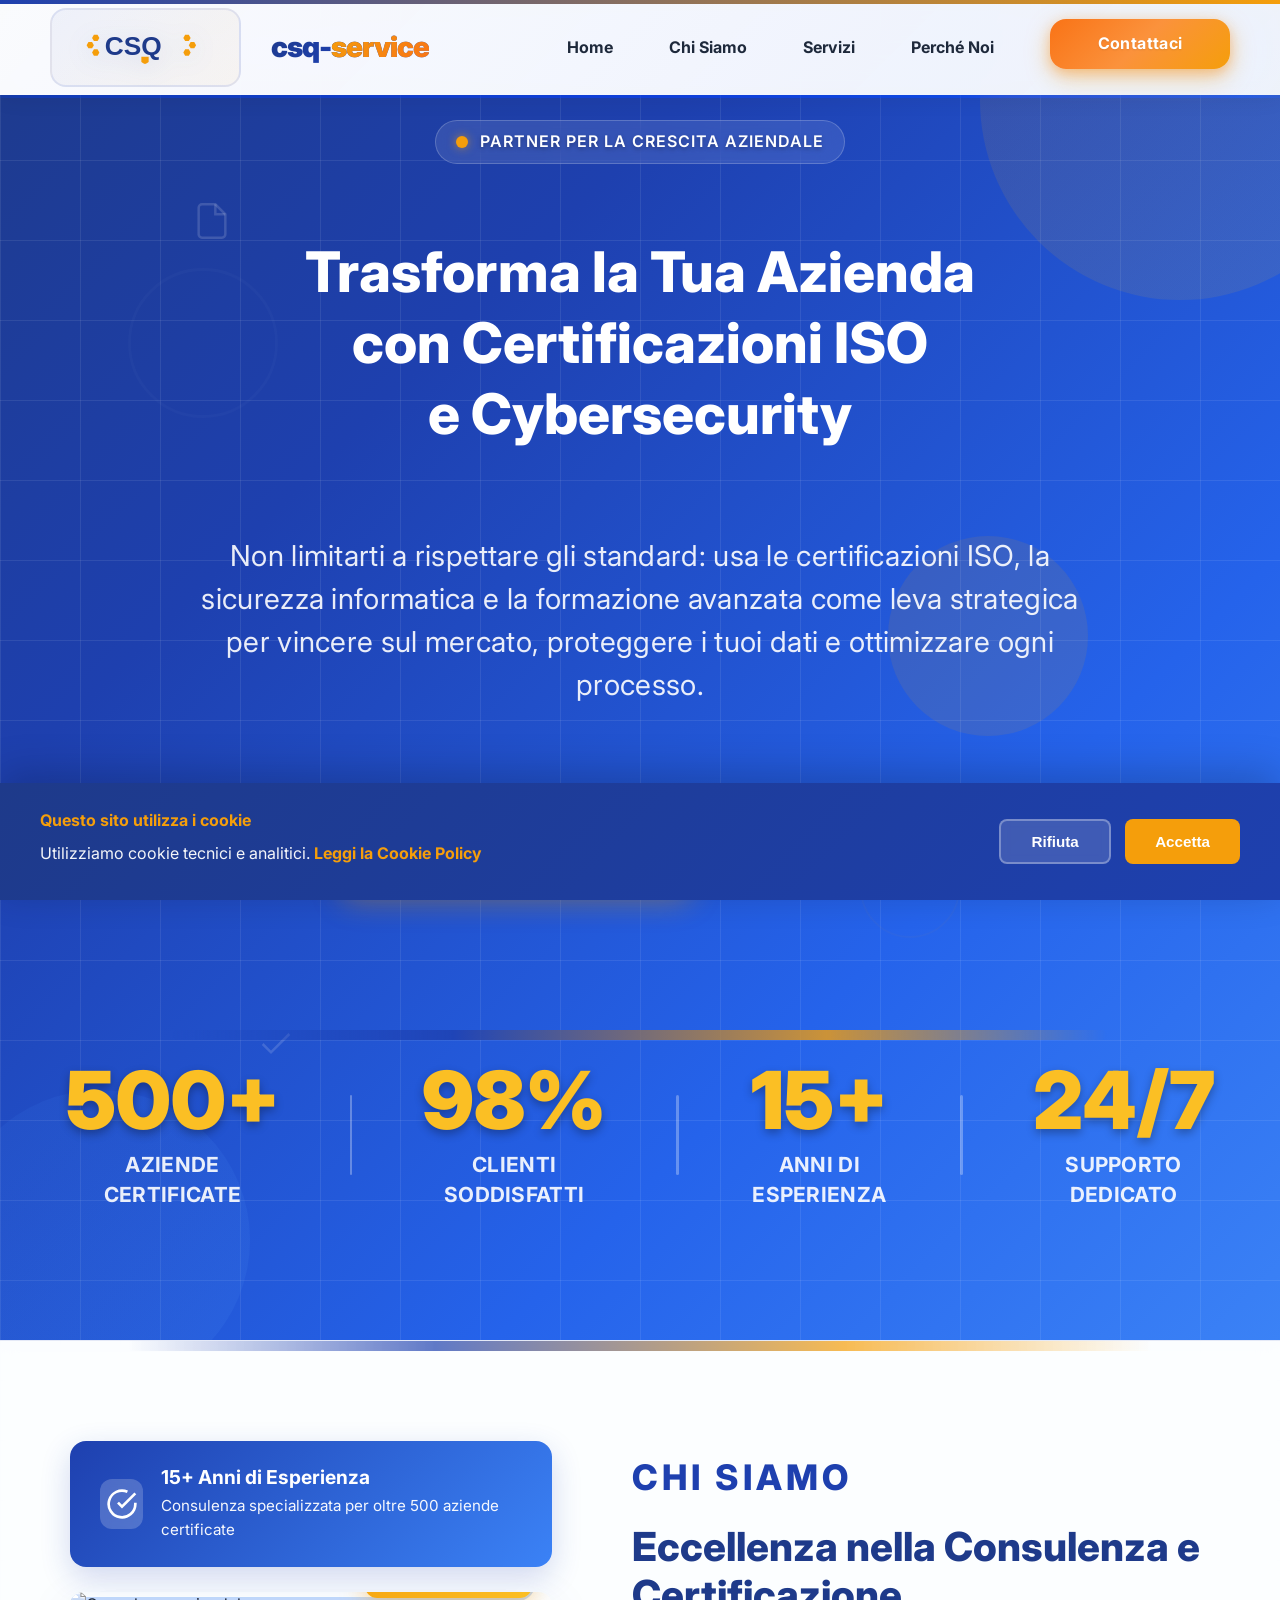
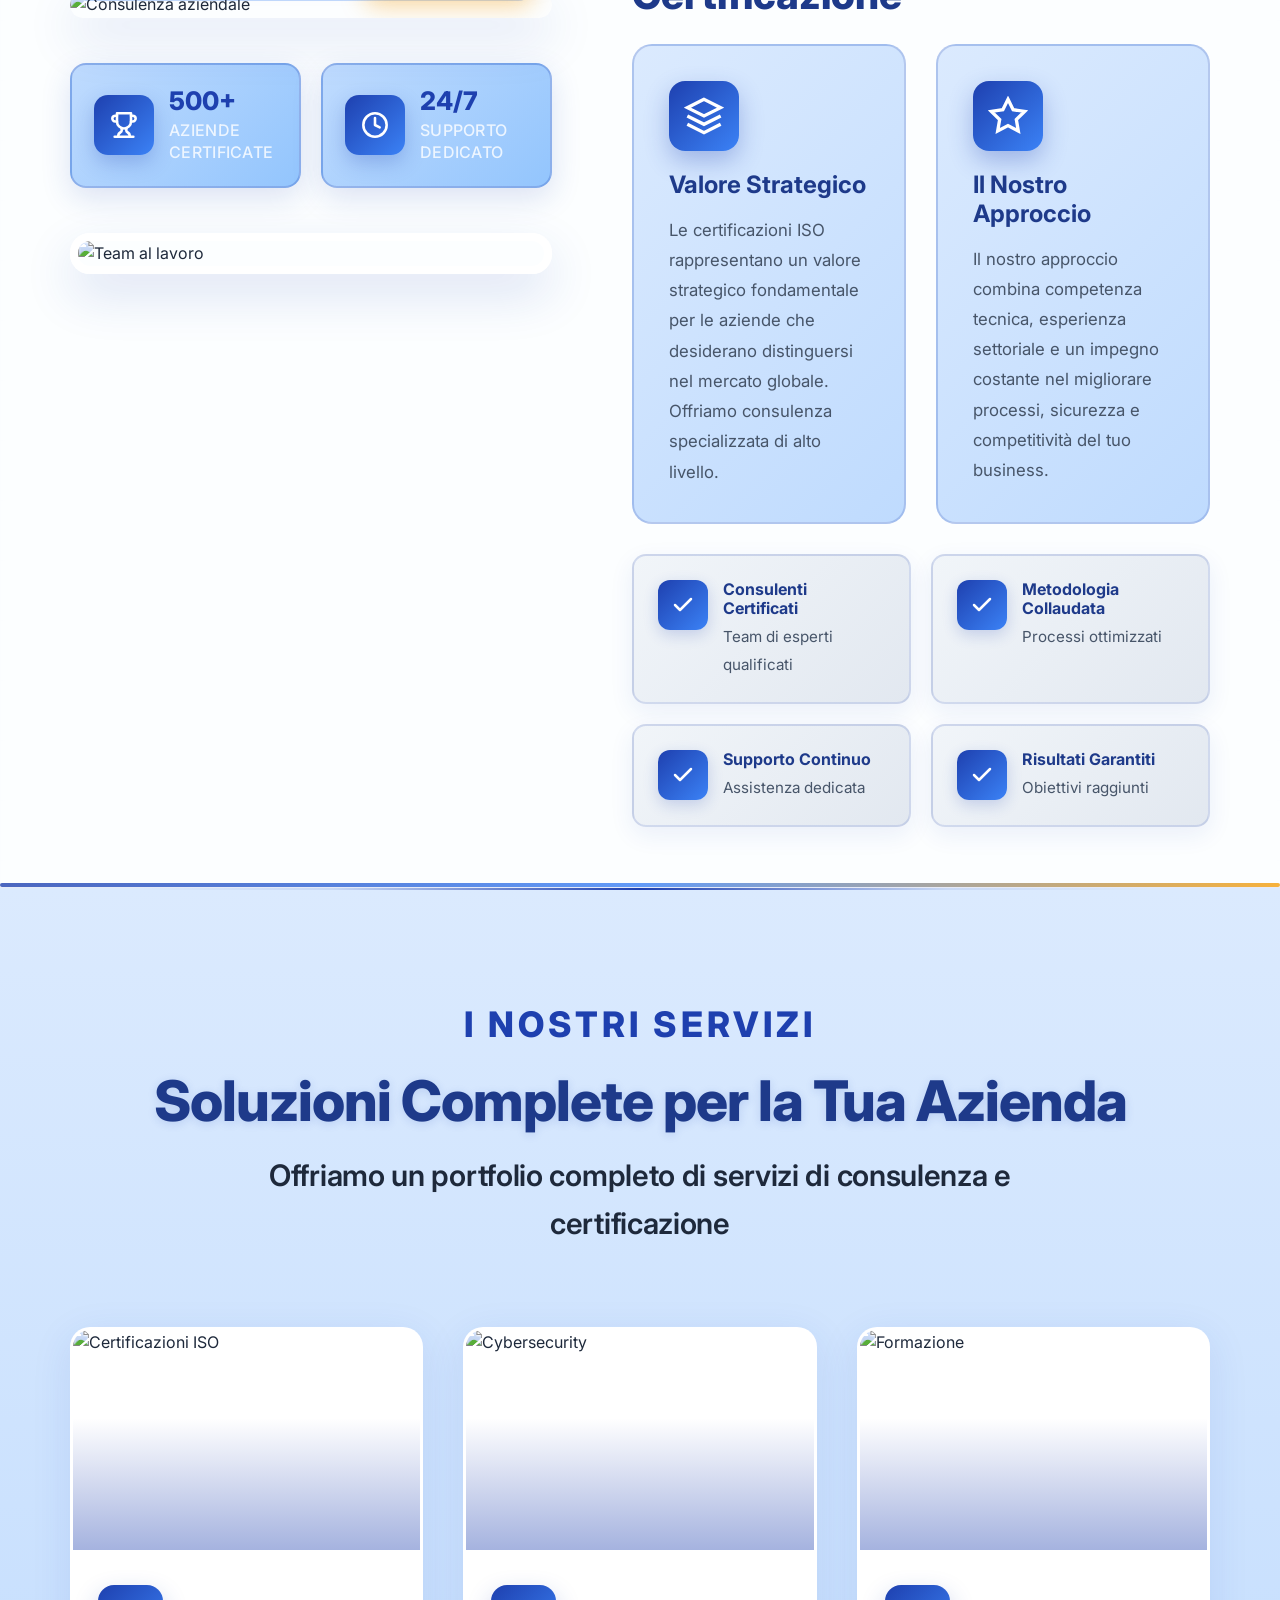
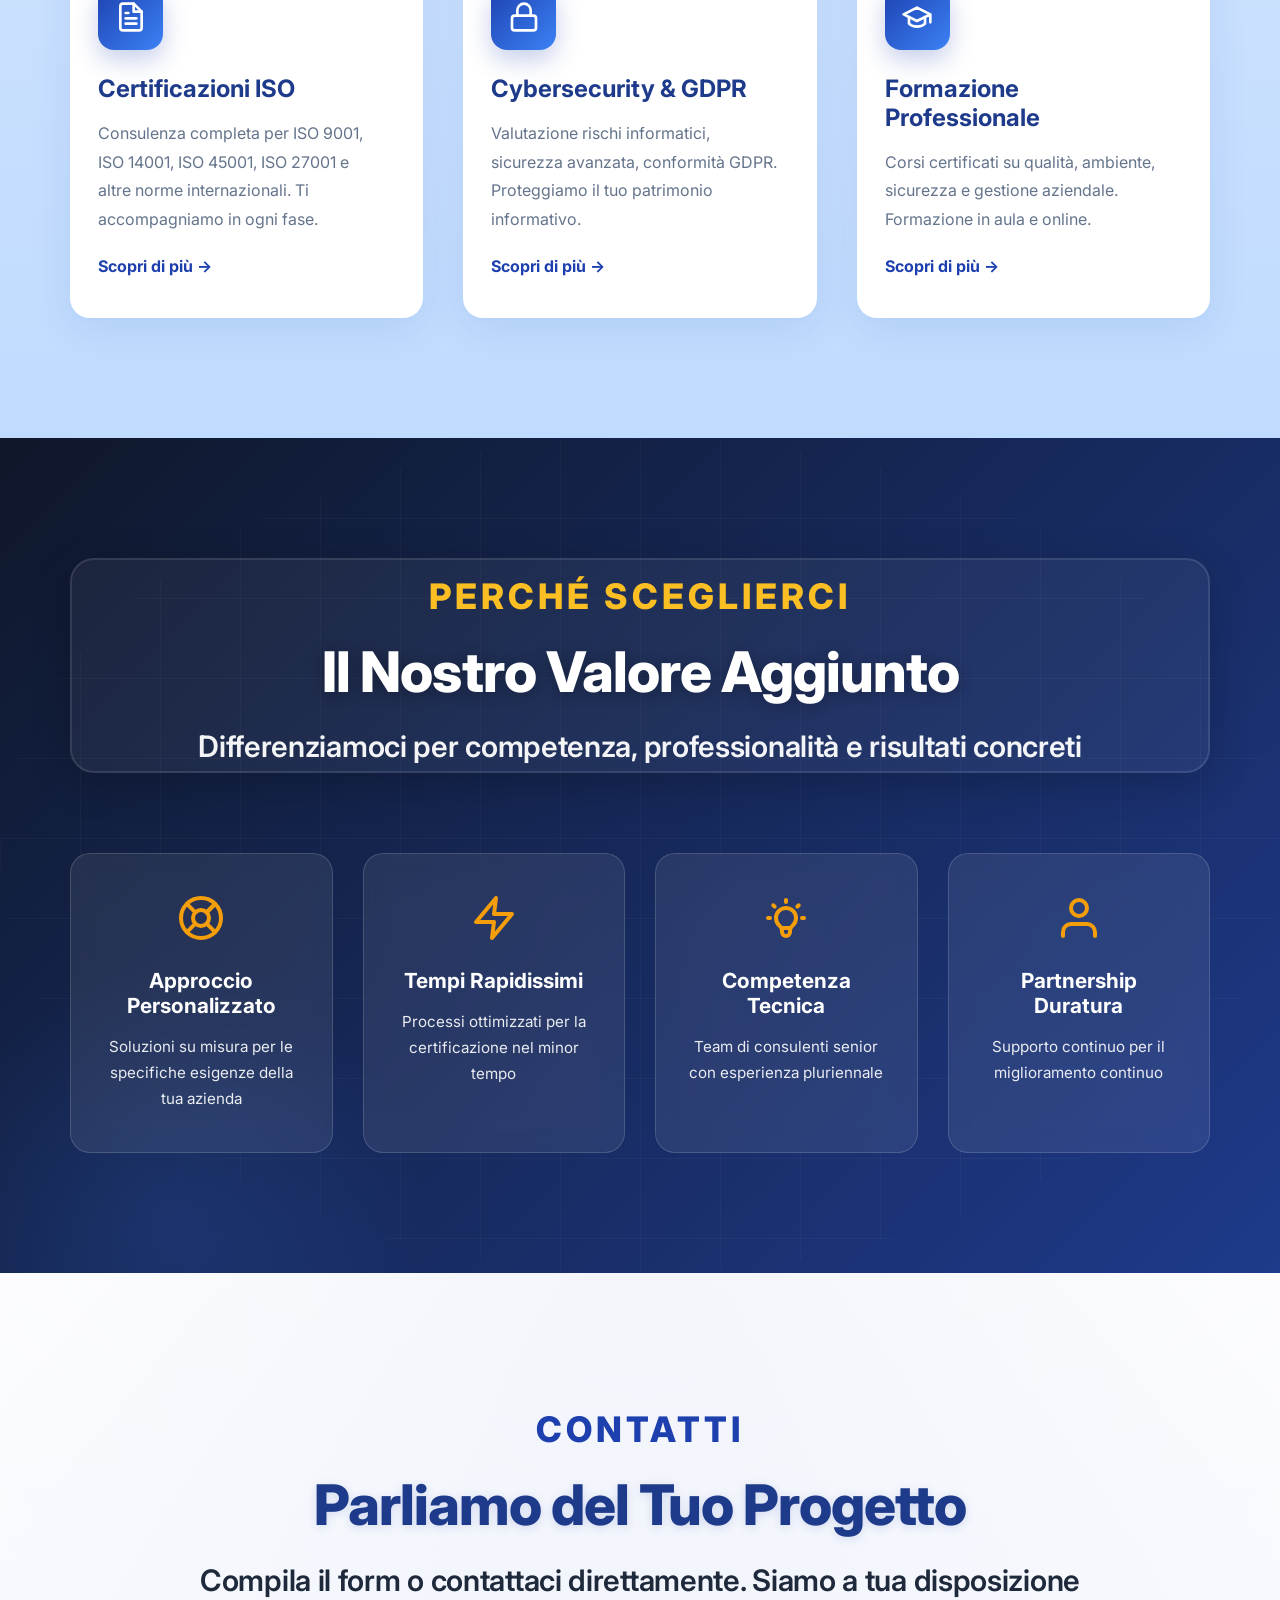
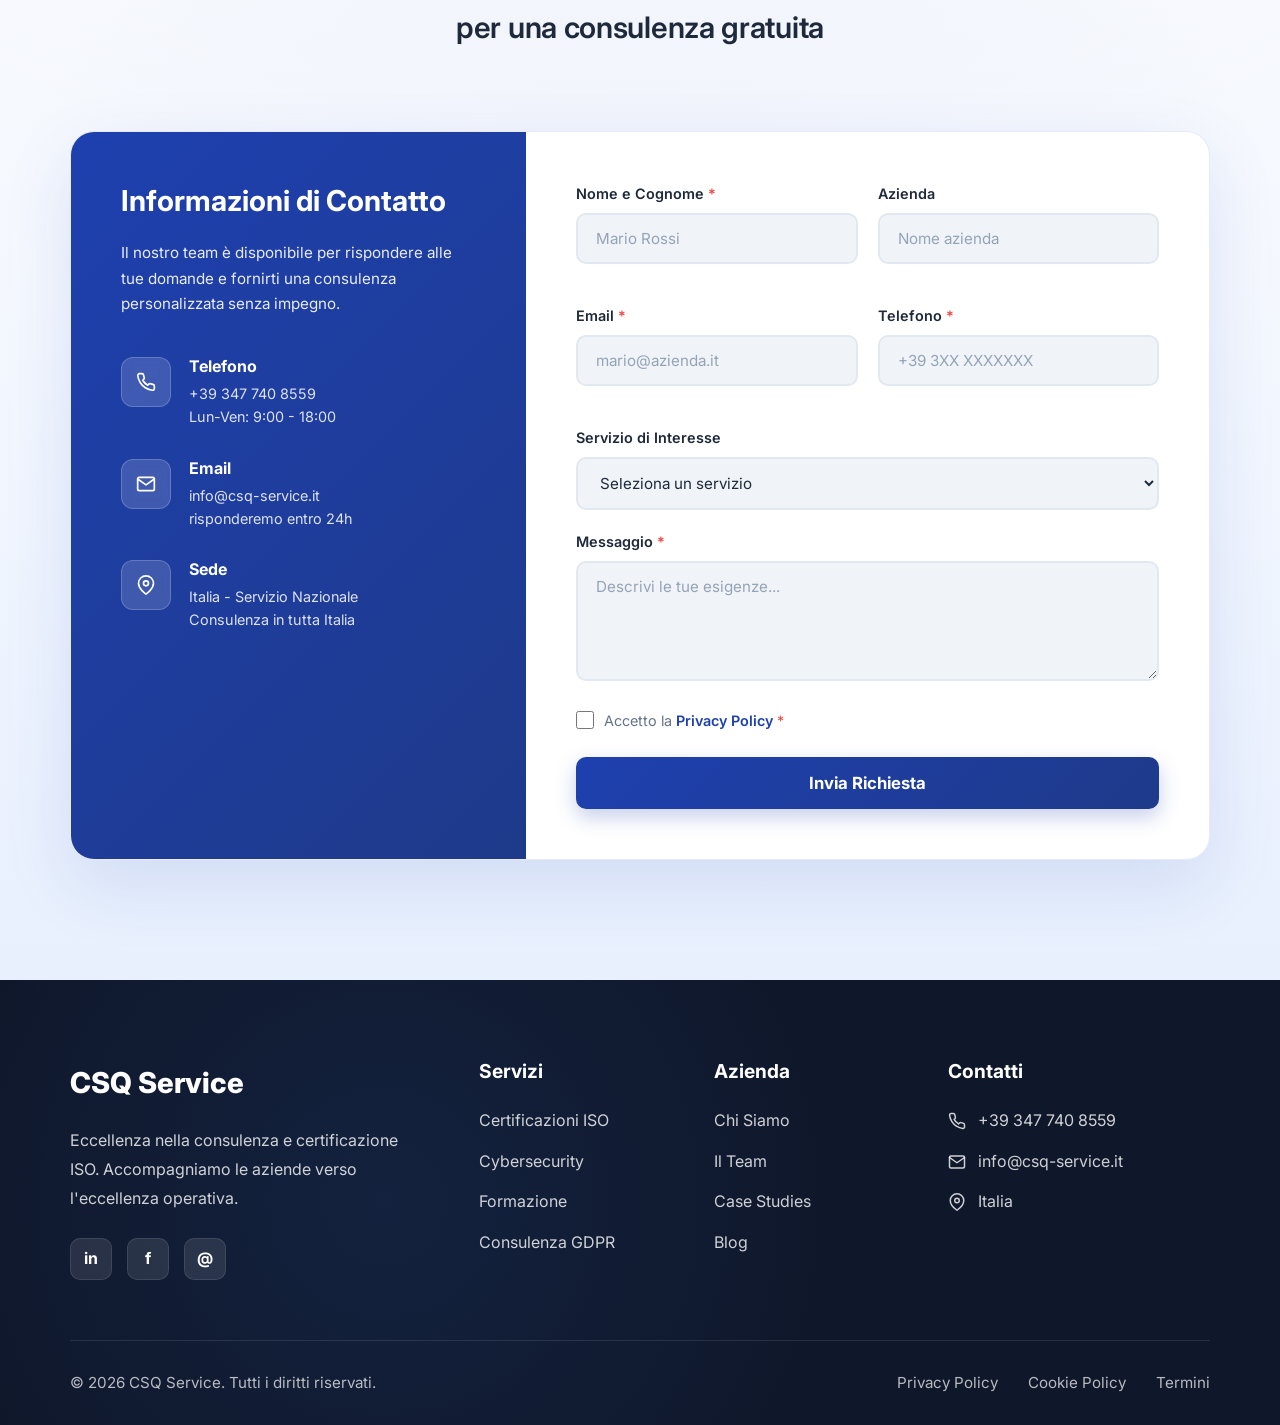
==== index.html @ 831d65f6 "Add files via upload" ====
<!DOCTYPE html>
<html lang="it">
<head>
    <meta charset="UTF-8">
    <meta name="viewport" content="width=device-width, initial-scale=1.0">
    <title>CSQ Service - Certificazioni ISO e Consulenza Aziendale</title>
    <link rel="preconnect" href="https://fonts.googleapis.com">
    <link rel="preconnect" href="https://fonts.gstatic.com" crossorigin>
    <link href="https://fonts.googleapis.com/css2?family=Inter:wght@400;500;600;700;800&display=swap" rel="stylesheet">
    <link rel="stylesheet" href="style.css">
</head>
<body>
    <!-- Header -->
<header>
    <div class="header-container">
        <nav>
            <div class="header-left">
                <a href="index.html" class="header-brand">
                    <img src="logo-csq.svg" alt="CSQ Service Logo">
                </a>
                <a href="index.html" class="header-brand-text">csq-<span>service</span></a>
            </div>
            
            <button class="mobile-menu-toggle" onclick="toggleMobileMenu()">
                <span></span>
                <span></span>
                <span></span>
            </button>
            
            <ul class="nav-links" id="navLinks">
                <li><a href="index.html#home">Home</a></li>
                <li><a href="index.html#chi-siamo">Chi Siamo</a></li>
                <li><a href="index.html#servizi">Servizi</a></li>
                <li><a href="index.html#perche-noi">Perché Noi</a></li>
                <li><a href="index.html#contatti" class="nav-cta">Contattaci</a></li>
            </ul>
        </nav>
    </div>
</header>

<section class="hero-iso" id="home">
    <!-- Elementi grafici animati in background -->
    <div class="hero-shapes">
        <div class="shape shape-1"></div>
        <div class="shape shape-2"></div>
        <div class="shape shape-3"></div>
        <div class="shape shape-4"></div>
        <div class="shape shape-5"></div>
        <div class="floating-icon icon-1">
            <svg width="40" height="40" viewBox="0 0 24 24" fill="none" stroke="currentColor" stroke-width="1.5">
                <path d="M14 2H6a2 2 0 0 0-2 2v16a2 2 0 0 0 2 2h12a2 2 0 0 0 2-2V8z"/>
                <polyline points="14 2 14 8 20 8"/>
            </svg>
        </div>
        <div class="floating-icon icon-2">
            <svg width="40" height="40" viewBox="0 0 24 24" fill="none" stroke="currentColor" stroke-width="1.5">
                <path d="M12 22s8-4 8-10V5l-8-3-8 3v7c0 6 8 10 8 10z"/>
            </svg>
        </div>
        <div class="floating-icon icon-3">
            <svg width="40" height="40" viewBox="0 0 24 24" fill="none" stroke="currentColor" stroke-width="1.5">
                <polyline points="20 6 9 17 4 12"/>
            </svg>
        </div>
    </div>
    
    <!-- Grid pattern overlay -->
    <div class="hero-grid"></div>
    
    <div class="container">
        <div class="hero-content">
            <div class="hero-badge">
                <span class="badge-dot"></span>
                Partner per la Crescita Aziendale
            </div>
            
            <h1 class="hero-title">
                <span class="title-line">Trasforma la Tua Azienda</span>
                <span class="title-line">con Certificazioni <span class="highlight">ISO</span></span>
                <span class="title-line">e Cybersecurity</span>
            </h1>
            
            <p class="hero-subtitle">
                Non limitarti a rispettare gli standard: usa le certificazioni ISO, la sicurezza informatica e la formazione avanzata come leva strategica per vincere sul mercato, proteggere i tuoi dati e ottimizzare ogni processo.
            </p>
            
            <div class="hero-buttons">
                <a href="#contatti" class="btn-primary animated-btn">
                    <span>Richiedi Consulenza Gratuita</span>
                    <svg width="20" height="20" viewBox="0 0 24 24" fill="none" stroke="currentColor" stroke-width="2.5">
                        <path d="M5 12h14M12 5l7 7-7 7"/>
                    </svg>
                </a>
                <a href="#servizi" class="btn-secondary animated-btn">
                    <span>Esplora i Servizi</span>
                    <svg width="20" height="20" viewBox="0 0 24 24" fill="none" stroke="currentColor" stroke-width="2.5">
                        <path d="M6 9l6 6 6-6"/>
                    </svg>
                </a>
            </div>
            
            <div class="hero-stats">
                <div class="hero-stat">
                    <span class="stat-num">500+</span>
                    <span class="stat-label">Aziende Certificate</span>
                </div>
                <div class="hero-stat-divider"></div>
                
                <div class="hero-stat">
                    <span class="stat-num">98%</span>
                    <span class="stat-label">Clienti Soddisfatti</span>
                </div>
                <div class="hero-stat-divider"></div>
                
                <div class="hero-stat">
                    <span class="stat-num">15+</span>
                    <span class="stat-label">Anni di Esperienza</span>
                </div>
                <div class="hero-stat-divider"></div>
                
                <div class="hero-stat">
                    <span class="stat-num">24/7</span>
                    <span class="stat-label">Supporto Dedicato</span>
                </div>
            </div>
        </div>
    </div>
    
</section>

<!-- About Section -->
<section class="about" id="chi-siamo">
    <div class="container">
        <div class="about-grid-enhanced">
            <!-- Colonna sinistra con immagine e elementi aggiuntivi -->
            <div class="about-left-column">
                <!-- Card in alto -->
                <div class="about-top-card">
                    <div class="top-card-icon">
                        <svg width="32" height="32" viewBox="0 0 24 24" fill="none" stroke="currentColor" stroke-width="2">
                            <path d="M22 11.08V12a10 10 0 1 1-5.93-9.14"/>
                            <polyline points="22 4 12 14.01 9 11.01"/>
                        </svg>
                    </div>
                    <div class="top-card-content">
                        <h4>15+ Anni di Esperienza</h4>
                        <p>Consulenza specializzata per oltre 500 aziende certificate</p>
                    </div>
                </div>

                <!-- Immagine principale -->
                <div class="about-image">
                    <img src="https://images.unsplash.com/photo-1556761175-5973dc0f32e7?w=800&q=80" alt="Consulenza aziendale">
                    <div class="image-overlay-badge">
                        <span class="badge-number">98%</span>
                        <span class="badge-text">Clienti Soddisfatti</span>
                    </div>
                </div>

                <!-- Card in basso -->
<!-- Card in basso -->
<div class="about-bottom-cards">
    <div class="bottom-stat-card">
        <div class="stat-icon">
            <svg width="28" height="28" viewBox="0 0 24 24" fill="none" stroke="currentColor" stroke-width="2.5" stroke-linecap="round" stroke-linejoin="round">
                <path d="M6 9H4.5a2.5 2.5 0 0 1 0-5H6"/>
                <path d="M18 9h1.5a2.5 2.5 0 0 0 0-5H18"/>
                <path d="M4 22h16"/>
                <path d="M10 14.66V17c0 .55-.47.98-.97 1.21C7.85 18.75 7 20.24 7 22"/>
                <path d="M14 14.66V17c0 .55.47.98.97 1.21C16.15 18.75 17 20.24 17 22"/>
                <path d="M18 2H6v7a6 6 0 0 0 12 0V2Z"/>
            </svg>
        </div>
        <div class="stat-content">
            <span class="stat-value">500+</span>
            <span class="stat-label">Aziende Certificate</span>
        </div>
    </div>
    <div class="bottom-stat-card">
        <div class="stat-icon">
            <svg width="28" height="28" viewBox="0 0 24 24" fill="none" stroke="currentColor" stroke-width="2.5" stroke-linecap="round" stroke-linejoin="round">
                <circle cx="12" cy="12" r="10"/>
                <polyline points="12 6 12 12 16 14"/>
            </svg>
        </div>
        <div class="stat-content">
            <span class="stat-value">24/7</span>
            <span class="stat-label">Supporto Dedicato</span>
        </div>
    </div>
</div>
<!-- Seconda immagine -->
<div class="about-secondary-image">
    <img src="https://images.unsplash.com/photo-1551434678-e076c223a692?w=800&h=500&q=80" alt="Team al lavoro">
</div>
            </div>

            <!-- Colonna destra con contenuto testuale -->
            <div class="about-content">
                <span class="section-tag">Chi Siamo</span>
                <h2>Eccellenza nella Consulenza e Certificazione</h2>
                
                <div class="about-intro-grid">
                    <div class="intro-card">
                        <div class="intro-card-icon">
                            <svg width="40" height="40" viewBox="0 0 24 24" fill="none" stroke="currentColor" stroke-width="2">
                                <path d="M12 2L2 7l10 5 10-5-10-5zM2 17l10 5 10-5M2 12l10 5 10-5"/>
                            </svg>
                        </div>
                        <h3>Valore Strategico</h3>
                        <p>Le certificazioni ISO rappresentano un valore strategico fondamentale per le aziende che desiderano distinguersi nel mercato globale. Offriamo consulenza specializzata di alto livello.</p>
                    </div>
                    
                    <div class="intro-card">
                        <div class="intro-card-icon">
                            <svg width="40" height="40" viewBox="0 0 24 24" fill="none" stroke="currentColor" stroke-width="2">
                                <polygon points="12 2 15.09 8.26 22 9.27 17 14.14 18.18 21.02 12 17.77 5.82 21.02 7 14.14 2 9.27 8.91 8.26 12 2"/>
                            </svg>
                        </div>
                        <h3>Il Nostro Approccio</h3>
                        <p>Il nostro approccio combina competenza tecnica, esperienza settoriale e un impegno costante nel migliorare processi, sicurezza e competitività del tuo business.</p>
                    </div>
                </div>
                
                <div class="about-features">
                    <div class="feature-item">
                        <div class="feature-icon">
                            <svg width="24" height="24" viewBox="0 0 24 24" fill="none" stroke="currentColor" stroke-width="2.5" stroke-linecap="round" stroke-linejoin="round">
                                <polyline points="20 6 9 17 4 12"></polyline>
                            </svg>
                        </div>
                        <div class="feature-text">
                            <h4>Consulenti Certificati</h4>
                            <p>Team di esperti qualificati</p>
                        </div>
                    </div>
                    <div class="feature-item">
                        <div class="feature-icon">
                            <svg width="24" height="24" viewBox="0 0 24 24" fill="none" stroke="currentColor" stroke-width="2.5" stroke-linecap="round" stroke-linejoin="round">
                                <polyline points="20 6 9 17 4 12"></polyline>
                            </svg>
                        </div>
                        <div class="feature-text">
                            <h4>Metodologia Collaudata</h4>
                            <p>Processi ottimizzati</p>
                        </div>
                    </div>
                    <div class="feature-item">
                        <div class="feature-icon">
                            <svg width="24" height="24" viewBox="0 0 24 24" fill="none" stroke="currentColor" stroke-width="2.5" stroke-linecap="round" stroke-linejoin="round">
                                <polyline points="20 6 9 17 4 12"></polyline>
                            </svg>
                        </div>
                        <div class="feature-text">
                            <h4>Supporto Continuo</h4>
                            <p>Assistenza dedicata</p>
                        </div>
                    </div>
                    <div class="feature-item">
                        <div class="feature-icon">
                            <svg width="24" height="24" viewBox="0 0 24 24" fill="none" stroke="currentColor" stroke-width="2.5" stroke-linecap="round" stroke-linejoin="round">
                                <polyline points="20 6 9 17 4 12"></polyline>
                            </svg>
                        </div>
                        <div class="feature-text">
                            <h4>Risultati Garantiti</h4>
                            <p>Obiettivi raggiunti</p>
                        </div>
                    </div>
                </div>
            </div>
        </div>
    </div>
</section>

    <!-- Services Section -->
    <section class="services" id="servizi">
        <div class="container">
            <div class="section-header">
                <span class="section-tag">I Nostri Servizi</span>
                <h2 class="section-title">Soluzioni Complete per la Tua Azienda</h2>
                <p class="section-subtitle">Offriamo un portfolio completo di servizi di consulenza e certificazione</p>
            </div>
            
            <div class="services-grid">
                <div class="service-card">
                    <div class="service-image">
                        <img src="https://images.unsplash.com/photo-1554224155-6726b3ff858f?w=600&q=80" alt="Certificazioni ISO">
                    </div>
                    <div class="service-content">
                        <div class="service-icon">
                            <svg width="32" height="32" viewBox="0 0 24 24" fill="none" stroke="currentColor" stroke-width="2" stroke-linecap="round" stroke-linejoin="round">
                                <path d="M14 2H6a2 2 0 0 0-2 2v16a2 2 0 0 0 2 2h12a2 2 0 0 0 2-2V8z"></path>
                                <polyline points="14 2 14 8 20 8"></polyline>
                                <line x1="16" y1="13" x2="8" y2="13"></line>
                                <line x1="16" y1="17" x2="8" y2="17"></line>
                                <polyline points="10 9 9 9 8 9"></polyline>
                            </svg>
                        </div>
                        <h3>Certificazioni ISO</h3>
                        <p>Consulenza completa per ISO 9001, ISO 14001, ISO 45001, ISO 27001 e altre norme internazionali. Ti accompagniamo in ogni fase.</p>
                        <a href="consulenza-iso.html" class="service-link">Scopri di più →</a>
                    </div>
                </div>

                <div class="service-card">
                    <div class="service-image">
                        <img src="https://images.unsplash.com/photo-1563986768609-322da13575f3?w=600&q=80" alt="Cybersecurity">
                    </div>
                    <div class="service-content">
                        <div class="service-icon">
                            <svg width="32" height="32" viewBox="0 0 24 24" fill="none" stroke="currentColor" stroke-width="2" stroke-linecap="round" stroke-linejoin="round">
                                <rect x="3" y="11" width="18" height="11" rx="2" ry="2"></rect>
                                <path d="M7 11V7a5 5 0 0 1 10 0v4"></path>
                            </svg>
                        </div>
                        <h3>Cybersecurity & GDPR</h3>
                        <p>Valutazione rischi informatici, sicurezza avanzata, conformità GDPR. Proteggiamo il tuo patrimonio informativo.</p>
                        <a href="#contatti" class="service-link">Scopri di più →</a>
                    </div>
                </div>

                <div class="service-card">
                    <div class="service-image">
                        <img src="https://images.unsplash.com/photo-1524178232363-1fb2b075b655?w=600&q=80" alt="Formazione">
                    </div>
                    <div class="service-content">
                        <div class="service-icon">
                            <svg width="32" height="32" viewBox="0 0 24 24" fill="none" stroke="currentColor" stroke-width="2" stroke-linecap="round" stroke-linejoin="round">
                                <path d="M22 10v6M2 10l10-5 10 5-10 5z"></path>
                                <path d="M6 12v5c3 3 9 3 12 0v-5"></path>
                            </svg>
                        </div>
                        <h3>Formazione Professionale</h3>
                        <p>Corsi certificati su qualità, ambiente, sicurezza e gestione aziendale. Formazione in aula e online.</p>
                        <a href="#contatti" class="service-link">Scopri di più →</a>
                    </div>
                </div>
            </div>
        </div>
    </section>

    <!-- Why Choose Us -->
    <section class="why-us" id="perche-noi">
        <div class="container">
            <div class="section-header">
                <span class="section-tag" style="color: #60a5fa;">Perché Sceglierci</span>
                <h2 class="section-title">Il Nostro Valore Aggiunto</h2>
                <p class="section-subtitle">Differenziamoci per competenza, professionalità e risultati concreti</p>
            </div>
            
            <div class="why-grid">
                <div class="why-card">
                    <div class="why-icon">
                        <svg width="48" height="48" viewBox="0 0 24 24" fill="none" stroke="currentColor" stroke-width="2" stroke-linecap="round" stroke-linejoin="round">
                            <circle cx="12" cy="12" r="10"></circle>
                            <circle cx="12" cy="12" r="4"></circle>
                            <line x1="4.93" y1="4.93" x2="9.17" y2="9.17"></line>
                            <line x1="14.83" y1="14.83" x2="19.07" y2="19.07"></line>
                            <line x1="14.83" y1="9.17" x2="19.07" y2="4.93"></line>
                            <line x1="14.83" y1="9.17" x2="18.36" y2="5.64"></line>
                            <line x1="4.93" y1="19.07" x2="9.17" y2="14.83"></line>
                        </svg>
                    </div>
                    <h3>Approccio Personalizzato</h3>
                    <p>Soluzioni su misura per le specifiche esigenze della tua azienda</p>
                </div>
                <div class="why-card">
                    <div class="why-icon">
                        <svg width="48" height="48" viewBox="0 0 24 24" fill="none" stroke="currentColor" stroke-width="2" stroke-linecap="round" stroke-linejoin="round">
                            <polygon points="13 2 3 14 12 14 11 22 21 10 12 10 13 2"></polygon>
                        </svg>
                    </div>
                    <h3>Tempi Rapidissimi</h3>
                    <p>Processi ottimizzati per la certificazione nel minor tempo</p>
                </div>
                <div class="why-card">
                    <div class="why-icon">
                        <svg width="48" height="48" viewBox="0 0 24 24" fill="none" stroke="currentColor" stroke-width="2" stroke-linecap="round" stroke-linejoin="round">
                            <path d="M9.663 17h4.673M12 3v1m6.364 1.636l-.707.707M21 12h-1M4 12H3m3.343-5.657l-.707-.707m2.828 9.9a5 5 0 117.072 0l-.548.547A3.374 3.374 0 0014 18.469V19a2 2 0 11-4 0v-.531c0-.895-.356-1.754-.988-2.386l-.548-.547z"></path>
                        </svg>
                    </div>
                    <h3>Competenza Tecnica</h3>
                    <p>Team di consulenti senior con esperienza pluriennale</p>
                </div>
                <div class="why-card">
                    <div class="why-icon">
                        <svg width="48" height="48" viewBox="0 0 24 24" fill="none" stroke="currentColor" stroke-width="2" stroke-linecap="round" stroke-linejoin="round">
                            <path d="M20 21v-2a4 4 0 0 0-4-4H8a4 4 0 0 0-4 4v2"></path>
                            <circle cx="12" cy="7" r="4"></circle>
                        </svg>
                    </div>
                    <h3>Partnership Duratura</h3>
                    <p>Supporto continuo per il miglioramento continuo</p>
                </div>
            </div>
        </div>
    </section>

    <!-- Contact Section -->
    <section class="contact" id="contatti">
        <div class="container">
            <div class="section-header">
                <span class="section-tag">Contatti</span>
                <h2 class="section-title">Parliamo del Tuo Progetto</h2>
                <p class="section-subtitle">Compila il form o contattaci direttamente. Siamo a tua disposizione per una consulenza gratuita</p>
            </div>
            
            <div class="contact-wrapper">
                <div class="contact-info">
                    <h3>Informazioni di Contatto</h3>
                    <p>Il nostro team è disponibile per rispondere alle tue domande e fornirti una consulenza personalizzata senza impegno.</p>
                    
                    <div class="contact-detail">
                        <div class="contact-icon">
                            <svg width="20" height="20" viewBox="0 0 24 24" fill="none" stroke="currentColor" stroke-width="2" stroke-linecap="round" stroke-linejoin="round">
                                <path d="M22 16.92v3a2 2 0 0 1-2.18 2 19.79 19.79 0 0 1-8.63-3.07 19.5 19.5 0 0 1-6-6 19.79 19.79 0 0 1-3.07-8.67A2 2 0 0 1 4.11 2h3a2 2 0 0 1 2 1.72 12.84 12.84 0 0 0 .7 2.81 2 2 0 0 1-.45 2.11L8.09 9.91a16 16 0 0 0 6 6l1.27-1.27a2 2 0 0 1 2.11-.45 12.84 12.84 0 0 0 2.81.7A2 2 0 0 1 22 16.92z"></path>
                            </svg>
                        </div>
                        <div>
                            <h4>Telefono</h4>
                            <p>+39 347 740 8559<br>Lun-Ven: 9:00 - 18:00</p>
                        </div>
                    </div>
                    
                    <div class="contact-detail">
                        <div class="contact-icon">
                            <svg width="20" height="20" viewBox="0 0 24 24" fill="none" stroke="currentColor" stroke-width="2" stroke-linecap="round" stroke-linejoin="round">
                                <path d="M4 4h16c1.1 0 2 .9 2 2v12c0 1.1-.9 2-2 2H4c-1.1 0-2-.9-2-2V6c0-1.1.9-2 2-2z"></path>
                                <polyline points="22,6 12,13 2,6"></polyline>
                            </svg>
                        </div>
                        <div>
                            <h4>Email</h4>
                            <p>info@csq-service.it<br>risponderemo entro 24h</p>
                        </div>
                    </div>
                    
                    <div class="contact-detail">
                        <div class="contact-icon">
                            <svg width="20" height="20" viewBox="0 0 24 24" fill="none" stroke="currentColor" stroke-width="2" stroke-linecap="round" stroke-linejoin="round">
                                <path d="M21 10c0 7-9 13-9 13s-9-6-9-13a9 9 0 0 1 18 0z"></path>
                                <circle cx="12" cy="10" r="3"></circle>
                            </svg>
                        </div>
                        <div>
                            <h4>Sede</h4>
                            <p>Italia - Servizio Nazionale<br>Consulenza in tutta Italia</p>
                        </div>
                    </div>
                </div>
                
                <div class="contact-form-container">
                    <form id="contactForm">
                        <div class="form-row">
                            <div class="form-group">
                                <label for="nome">Nome e Cognome <span class="required">*</span></label>
                                <input type="text" id="nome" name="nome" required placeholder="Mario Rossi">
                            </div>
                            <div class="form-group">
                                <label for="azienda">Azienda</label>
                                <input type="text" id="azienda" name="azienda" placeholder="Nome azienda">
                            </div>
                        </div>
                        
                        <div class="form-row">
                            <div class="form-group">
                                <label for="email">Email <span class="required">*</span></label>
                                <input type="email" id="email" name="email" required placeholder="mario@azienda.it">
                            </div>
                            <div class="form-group">
                                <label for="telefono">Telefono <span class="required">*</span></label>
                                <input type="tel" id="telefono" name="telefono" required placeholder="+39 3XX XXXXXXX">
                            </div>
                        </div>
                        
                        <div class="form-group">
                            <label for="servizio">Servizio di Interesse</label>
                            <select id="servizio" name="servizio">
                                <option value="">Seleziona un servizio</option>
                                <option value="iso9001">Certificazione ISO 9001</option>
                                <option value="iso14001">Certificazione ISO 14001</option>
                                <option value="iso45001">Certificazione ISO 45001</option>
                                <option value="iso27001">Certificazione ISO 27001</option>
                                <option value="cybersecurity">Cybersecurity & GDPR</option>
                                <option value="formazione">Formazione</option>
                                <option value="altro">Altro</option>
                            </select>
                        </div>
                        
                        <div class="form-group">
                            <label for="messaggio">Messaggio <span class="required">*</span></label>
                            <textarea id="messaggio" name="messaggio" required placeholder="Descrivi le tue esigenze..."></textarea>
                        </div>
                        
                        <div class="checkbox-group">
                            <input type="checkbox" id="privacy" name="privacy" required>
                            <label for="privacy">Accetto la <a href="#">Privacy Policy</a> <span class="required">*</span></label>
                        </div>
                        
                        <button type="submit" class="btn-submit">Invia Richiesta</button>
                    </form>
                </div>
            </div>
        </div>
    </section>

    <!-- Footer -->
    <footer>
        <div class="container">
            <div class="footer-grid">
                <div class="footer-brand">
                    <div class="logo-text">CSQ Service</div>
                    <p>Eccellenza nella consulenza e certificazione ISO. Accompagniamo le aziende verso l'eccellenza operativa.</p>
                    <div class="footer-social">
                        <a href="#">in</a>
                        <a href="#">f</a>
                        <a href="#">@</a>
                    </div>
                </div>
                
                <div class="footer-column">
                    <h4>Servizi</h4>
                    <ul>
                        <li><a href="#">Certificazioni ISO</a></li>
                        <li><a href="#">Cybersecurity</a></li>
                        <li><a href="#">Formazione</a></li>
                        <li><a href="#">Consulenza GDPR</a></li>
                    </ul>
                </div>
                
                <div class="footer-column">
                    <h4>Azienda</h4>
                    <ul>
                        <li><a href="#">Chi Siamo</a></li>
                        <li><a href="#">Il Team</a></li>
                        <li><a href="#">Case Studies</a></li>
                        <li><a href="#">Blog</a></li>
                    </ul>
                </div>
                
                <div class="footer-column footer-contact">
                    <h4>Contatti</h4>
                    <p>
                        <svg width="18" height="18" viewBox="0 0 24 24" fill="none" stroke="currentColor" stroke-width="2" stroke-linecap="round" stroke-linejoin="round">
                            <path d="M22 16.92v3a2 2 0 0 1-2.18 2 19.79 19.79 0 0 1-8.63-3.07 19.5 19.5 0 0 1-6-6 19.79 19.79 0 0 1-3.07-8.67A2 2 0 0 1 4.11 2h3a2 2 0 0 1 2 1.72 12.84 12.84 0 0 0 .7 2.81 2 2 0 0 1-.45 2.11L8.09 9.91a16 16 0 0 0 6 6l1.27-1.27a2 2 0 0 1 2.11-.45 12.84 12.84 0 0 0 2.81.7A2 2 0 0 1 22 16.92z"></path>
                        </svg>
                        +39 347 740 8559
                    </p>
                    <p>
                        <svg width="18" height="18" viewBox="0 0 24 24" fill="none" stroke="currentColor" stroke-width="2" stroke-linecap="round" stroke-linejoin="round">
                            <path d="M4 4h16c1.1 0 2 .9 2 2v12c0 1.1-.9 2-2 2H4c-1.1 0-2-.9-2-2V6c0-1.1.9-2 2-2z"></path>
                            <polyline points="22,6 12,13 2,6"></polyline>
                        </svg>
                        info@csq-service.it
                    </p>
                    <p>
                        <svg width="18" height="18" viewBox="0 0 24 24" fill="none" stroke="currentColor" stroke-width="2" stroke-linecap="round" stroke-linejoin="round">
                            <path d="M21 10c0 7-9 13-9 13s-9-6-9-13a9 9 0 0 1 18 0z"></path>
                            <circle cx="12" cy="10" r="3"></circle>
                        </svg>
                        Italia
                    </p>
                </div>
            </div>
            
            <div class="footer-bottom">
                <p>&copy; 2026 CSQ Service. Tutti i diritti riservati.</p>
                <div class="footer-links">
                    <a href="#">Privacy Policy</a>
                    <a href="#">Cookie Policy</a>
                    <a href="#">Termini</a>
                </div>
            </div>
        </div>
    </footer>

    <!-- Cookie Banner -->
    <div class="cookie-banner" id="cookieBanner">
        <div class="cookie-content">
            <p><strong>Questo sito utilizza i cookie</strong></p>
            <p>Utilizziamo cookie tecnici e analitici. <a href="#">Leggi la Cookie Policy</a></p>
        </div>
        <div class="cookie-buttons">
            <button class="btn-cookie btn-reject" onclick="rejectCookies()">Rifiuta</button>
            <button class="btn-cookie btn-accept" onclick="acceptCookies()">Accetta</button>
        </div>
    </div>

    <script src="script.js"></script>
</body>
</html>
---- style.css ----
* {
    margin: 0;
    padding: 0;
    box-sizing: border-box;
}

:root {
    --primary-dark: #1e3a8a;
    --primary-blue: #1e40af;
    --primary-light: #3b82f6;
    --accent: #f59e0b;
    --accent-light: #fbbf24;
    --text-dark: #1e293b;
    --text-gray: #64748b;
    --text-light: #94a3b8;
    --bg-light: #f0f4f8;
    --bg-blue-light: #e8f0fe;
    --bg-blue-lighter: #f5f8fc;
    --white: #ffffff;
    --shadow: rgba(0, 0, 0, 0.08);
}

body {
    font-family: 'Inter', sans-serif;
    line-height: 1.6;
    color: var(--text-dark);
    background-color: var(--bg-blue-lighter);
    overflow-x: hidden;
}

h1, h2, h3, h4 {
    font-weight: 700;
    line-height: 1.2;
}

/* Header */
header {
    background: rgba(255, 255, 255, 0.98);
    backdrop-filter: blur(10px);
    box-shadow: 0 2px 20px rgba(0,0,0,0.06);
    position: fixed;
    width: 100%;
    top: 0;
    z-index: 1000;
    transition: all 0.3s ease;
}

.container {
    max-width: 1200px;
    margin: 0 auto;
    padding: 0 30px;
}

nav {
    display: flex;
    justify-content: space-between;
    align-items: center;
    height: 80px;
}

.header-left {
    display: flex;
    align-items: center;
    gap: 20px;
}

.header-brand {
    display: flex;
    align-items: center;
    text-decoration: none;
}

.header-brand img {
    height: 45px;
    width: auto;
    object-fit: contain;
}

.header-brand-text {
    font-size: 1.1rem;
    font-weight: 800;
    color: var(--primary-blue);
    letter-spacing: -0.5px;
    text-decoration: none;
}

.header-brand-text span {
    color: var(--accent);
}

.nav-links {
    display: flex;
    list-style: none;
    gap: 2.5rem;
    align-items: center;
}

.nav-links a {
    color: var(--text-dark);
    text-decoration: none;
    font-weight: 600;
    font-size: 0.95rem;
    transition: color 0.3s;
}

.nav-links a:hover {
    color: var(--primary-blue);
}

.nav-cta {
    background: var(--accent);
    color: var(--white) !important;
    padding: 12px 28px;
    border-radius: 8px;
    font-weight: 700;
    transition: all 0.3s;
}

.nav-cta:hover {
    background: var(--accent-light);
    transform: translateY(-2px);
    box-shadow: 0 10px 25px rgba(245, 158, 11, 0.3);
}

/* Hero Section */
.hero {
    margin-top: 80px;
    background: linear-gradient(135deg, var(--primary-dark) 0%, var(--primary-blue) 50%, #2563eb 100%);
    min-height: 90vh;
    display: flex;
    align-items: center;
    position: relative;
    overflow: hidden;
}

.hero::before {
    content: '';
    position: absolute;
    top: 0;
    left: 0;
    right: 0;
    bottom: 0;
    background: 
        radial-gradient(circle at 20% 50%, rgba(59, 130, 246, 0.3) 0%, transparent 50%),
        radial-gradient(circle at 80% 20%, rgba(245, 158, 11, 0.15) 0%, transparent 40%),
        radial-gradient(circle at 60% 80%, rgba(30, 58, 138, 0.4) 0%, transparent 50%);
    opacity: 0.6;
}

.hero::after {
    content: '';
    position: absolute;
    top: 0;
    left: 0;
    right: 0;
    bottom: 0;
    background: url('data:image/svg+xml,<svg width="100" height="100" xmlns="http://www.w3.org/2000/svg"><rect width="100" height="100" fill="none" stroke="rgba(255,255,255,0.05)" stroke-width="1"/></svg>');
    opacity: 0.3;
}

.hero-content {
    display: grid;
    grid-template-columns: 1fr 1fr;
    gap: 80px;
    align-items: center;
    padding: 100px 0;
    position: relative;
    z-index: 1;
}

.hero-text h1 {
    font-size: 3.5rem;
    color: var(--white);
    margin-bottom: 1.5rem;
    font-weight: 800;
}

.hero-text h1 span {
    color: var(--accent);
    font-style: italic;
}

.hero-text p {
    font-size: 1.25rem;
    color: rgba(255,255,255,0.9);
    margin-bottom: 2.5rem;
    line-height: 1.8;
}

.hero-buttons {
    display: flex;
    gap: 20px;
    flex-wrap: wrap;
}

.btn-primary {
    background: var(--accent);
    color: var(--white);
    padding: 16px 35px;
    border-radius: 10px;
    text-decoration: none;
    font-weight: 700;
    font-size: 1rem;
    transition: all 0.3s;
    display: inline-block;
    border: 2px solid var(--accent);
}

.btn-primary:hover {
    background: var(--accent-light);
    border-color: var(--accent-light);
    transform: translateY(-3px);
    box-shadow: 0 15px 35px rgba(245, 158, 11, 0.4);
}

.btn-secondary {
    background: transparent;
    color: var(--white);
    padding: 16px 35px;
    border-radius: 10px;
    text-decoration: none;
    font-weight: 700;
    font-size: 1rem;
    transition: all 0.3s;
    display: inline-block;
    border: 2px solid rgba(255,255,255,0.4);
}

.btn-secondary:hover {
    background: var(--white);
    color: var(--primary-blue);
    border-color: var(--white);
}

.hero-image {
    position: relative;
}

.hero-image img {
    width: 100%;
    border-radius: 20px;
    box-shadow: 0 30px 60px rgba(0,0,0,0.3);
}

/* Stats Bar - Sfondo con gradiente blu chiaro */
.stats-bar {
    background: linear-gradient(135deg, #e8f0fe 0%, #dbeafe 50%, #bfdbfe 100%);
    padding: 80px 0 100px 0; /* Aumentato padding bottom */
    position: relative;
    z-index: 10;
    border-bottom: 3px solid var(--primary-blue);
    margin-bottom: 0;
}

.stats-bar::before {
    content: '';
    position: absolute;
    top: 0;
    left: 0;
    right: 0;
    bottom: 0;
    background: radial-gradient(circle at 10% 50%, rgba(30, 64, 175, 0.1) 0%, transparent 50%);
}

.stats-container {
    display: flex;
    justify-content: center;
    gap: 100px;
    position: relative;
}

.stat-item {
    text-align: center;
    position: relative;
}

.stat-number {
    font-size: 3.2rem;
    font-weight: 800;
    background: linear-gradient(135deg, var(--primary-blue), var(--primary-light));
    -webkit-background-clip: text;
    -webkit-text-fill-color: transparent;
    background-clip: text;
    display: block;
    line-height: 1;
    margin-bottom: 12px;
}

.stat-label {
    color: var(--text-gray);
    font-size: 0.9rem;
    font-weight: 600;
    text-transform: uppercase;
    letter-spacing: 1px;
}

/* About Section - Sfondo gradiente blu chiaro */
.about {
    background: linear-gradient(180deg, var(--bg-blue-lighter) 0%, #e8f0fe 100%);
    position: relative;
    overflow: hidden;
    padding: 120px 0; /* Aumentato padding */
}

.about::before {
    content: '';
    position: absolute;
    top: -100px;
    right: -100px;
    width: 500px;
    height: 500px;
    background: radial-gradient(circle, rgba(30, 64, 175, 0.08) 0%, transparent 70%);
    border-radius: 50%;
}

.about::after {
    content: '';
    position: absolute;
    bottom: -150px;
    left: -150px;
    width: 400px;
    height: 400px;
    background: radial-gradient(circle, rgba(245, 158, 11, 0.05) 0%, transparent 70%);
    border-radius: 50%;
}

.about-grid {
    display: grid;
    grid-template-columns: 1fr 1fr;
    gap: 80px;
    align-items: center;
    position: relative;
    z-index: 1;
}

.about-image {
    position: relative;
}

.about-image img {
    width: 100%;
    border-radius: 20px;
    box-shadow: 0 25px 50px rgba(30, 64, 175, 0.15);
}

.about-image::before {
    content: '';
    position: absolute;
    top: -25px;
    left: -25px;
    width: 100%;
    height: 100%;
    border: 4px solid var(--primary-light);
    border-radius: 20px;
    z-index: -1;
    opacity: 0.3;
}

.about-content h2 {
    font-size: 2.5rem;
    color: var(--primary-dark);
    margin-bottom: 25px;
    font-weight: 800;
}

.about-content p {
    color: var(--text-gray);
    margin-bottom: 20px;
    font-size: 1.1rem;
    line-height: 1.8;
}

.about-features {
    display: grid;
    grid-template-columns: 1fr 1fr;
    gap: 20px;
    margin-top: 30px;
}

.feature-item {
    display: flex;
    align-items: start;
    gap: 15px;
    padding: 22px;
    background: var(--white);
    border-radius: 14px;
    box-shadow: 0 8px 25px rgba(30, 64, 175, 0.08);
    border: 1px solid rgba(30, 64, 175, 0.08);
    transition: all 0.3s;
}

.feature-item:hover {
    transform: translateY(-5px);
    box-shadow: 0 15px 35px rgba(30, 64, 175, 0.12);
    border-color: rgba(30, 64, 175, 0.15);
}

.feature-icon {
    width: 50px;
    height: 50px;
    background: linear-gradient(135deg, var(--primary-blue), var(--primary-light));
    border-radius: 12px;
    display: flex;
    align-items: center;
    justify-content: center;
    color: var(--white);
    font-size: 1.5rem;
    font-weight: 700;
    flex-shrink: 0;
    box-shadow: 0 5px 15px rgba(30, 64, 175, 0.2);
}

.feature-text h4 {
    color: var(--primary-dark);
    margin-bottom: 5px;
    font-weight: 700;
}

.feature-text p {
    color: var(--text-gray);
    font-size: 0.95rem;
    margin: 0;
}

/* Services Section - Sfondo gradiente blu-grigio */
.services {
    background: linear-gradient(180deg, #e8f0fe 0%, #dbeafe 30%, var(--white) 100%);
    position: relative;
    padding: 120px 0; /* Aumentato padding */
}

.services::before {
    content: '';
    position: absolute;
    top: 0;
    left: 0;
    right: 0;
    bottom: 0;
    background: 
        radial-gradient(circle at 20% 30%, rgba(245, 158, 11, 0.06) 0%, transparent 50%),
        radial-gradient(circle at 80% 70%, rgba(30, 64, 175, 0.08) 0%, transparent 50%);
}

.section-header {
    text-align: center;
    margin-bottom: 80px; /* Aumentato da 70px */
}

.services-grid {
    display: grid;
    grid-template-columns: repeat(3, 1fr);
    gap: 40px;
    position: relative;
}

.service-card {
    background: var(--white);
    border-radius: 20px;
    overflow: hidden;
    box-shadow: 0 10px 40px rgba(30, 64, 175, 0.1);
    transition: all 0.4s;
    border: 1px solid rgba(30, 64, 175, 0.1);
}

.service-card:hover {
    transform: translateY(-15px);
    box-shadow: 0 25px 60px rgba(30, 64, 175, 0.18);
    border-color: rgba(30, 64, 175, 0.2);
}

.service-image {
    height: 220px;
    overflow: hidden;
    position: relative;
}

.service-image::after {
    content: '';
    position: absolute;
    bottom: 0;
    left: 0;
    right: 0;
    height: 60%;
    background: linear-gradient(to top, rgba(30, 64, 175, 0.4), transparent);
}

.service-image img {
    width: 100%;
    height: 100%;
    object-fit: cover;
    transition: transform 0.5s;
}

.service-card:hover .service-image img {
    transform: scale(1.1);
}

.service-content {
    padding: 35px;
}

.service-icon {
    width: 65px;
    height: 65px;
    background: linear-gradient(135deg, var(--primary-blue), var(--primary-light));
    border-radius: 16px;
    display: flex;
    align-items: center;
    justify-content: center;
    color: var(--white);
    font-size: 2rem;
    margin-bottom: 25px;
    box-shadow: 0 10px 25px rgba(30, 64, 175, 0.25);
}

.service-content h3 {
    font-size: 1.5rem;
    color: var(--primary-dark);
    margin-bottom: 15px;
    font-weight: 700;
}

.service-content p {
    color: var(--text-gray);
    line-height: 1.8;
    margin-bottom: 20px;
}

.service-link {
    color: var(--primary-blue);
    text-decoration: none;
    font-weight: 700;
    display: inline-flex;
    align-items: center;
    gap: 8px;
    transition: gap 0.3s;
}

.service-link:hover {
    gap: 12px;
}

/* Why Choose Us - Sfondo gradiente blu scuro */
.why-us {
    background: linear-gradient(135deg, #0f172a 0%, var(--primary-dark) 40%, var(--primary-blue) 100%);
    color: var(--white);
    position: relative;
    overflow: hidden;
    padding: 120px 0; /* Aumentato padding */
}

.why-us::before {
    content: '';
    position: absolute;
    top: -50%;
    right: -20%;
    width: 800px;
    height: 800px;
    background: radial-gradient(circle, rgba(245, 158, 11, 0.1) 0%, transparent 60%);
    border-radius: 50%;
}

.why-us::after {
    content: '';
    position: absolute;
    bottom: -30%;
    left: -10%;
    width: 600px;
    height: 600px;
    background: radial-gradient(circle, rgba(59, 130, 246, 0.15) 0%, transparent 60%);
    border-radius: 50%;
}

.why-us .section-title {
    color: var(--white);
}

.why-us .section-subtitle {
    color: rgba(255,255,255,0.9);
}

.why-grid {
    display: grid;
    grid-template-columns: repeat(4, 1fr);
    gap: 30px;
    position: relative;
    z-index: 1;
}

.why-card {
    background: rgba(255,255,255,0.08);
    backdrop-filter: blur(10px);
    padding: 40px 30px;
    border-radius: 20px;
    text-align: center;
    border: 1px solid rgba(255,255,255,0.15);
    transition: all 0.4s;
}

.why-card:hover {
    background: rgba(255,255,255,0.15);
    transform: translateY(-10px);
    border-color: rgba(255,255,255,0.3);
    box-shadow: 0 20px 40px rgba(0,0,0,0.2);
}

.why-icon {
    color: var(--accent);
    margin-bottom: 20px;
}

.why-card h3 {
    font-size: 1.3rem;
    margin-bottom: 15px;
    font-weight: 700;
}

.why-card p {
    color: rgba(255,255,255,0.9);
    font-size: 0.95rem;
    line-height: 1.7;
}

/* Contact Section - Sfondo gradiente blu chiaro */
.contact {
    background: linear-gradient(180deg, var(--white) 0%, #e8f0fe 100%);
    position: relative;
    padding: 120px 0; /* Aumentato padding */
}

.contact::before {
    content: '';
    position: absolute;
    top: 0;
    left: 0;
    right: 0;
    bottom: 0;
    background: radial-gradient(circle at 50% 0%, rgba(30, 64, 175, 0.05) 0%, transparent 60%);
}

.contact .section-header {
    margin-bottom: 80px; /* Più spazio sotto l'header */
}


.contact-wrapper {
    display: grid;
    grid-template-columns: 1fr 1.5fr;
    gap: 0;
    background: var(--white);
    border-radius: 24px;
    overflow: hidden;
    box-shadow: 0 25px 70px rgba(30, 64, 175, 0.12);
    border: 1px solid rgba(30, 64, 175, 0.1);
    position: relative;
}

.contact-info {
    background: linear-gradient(135deg, var(--primary-blue) 0%, var(--primary-dark) 100%);
    padding: 50px;
    color: var(--white);
    position: relative;
    overflow: hidden;
}

.contact-info::before {
    content: '';
    position: absolute;
    top: -50%;
    right: -50%;
    width: 300px;
    height: 300px;
    background: radial-gradient(circle, rgba(255,255,255,0.1) 0%, transparent 70%);
    border-radius: 50%;
}

.contact-info h3 {
    font-size: 1.8rem;
    margin-bottom: 20px;
    font-weight: 700;
    line-height: 1.3;
    position: relative;
}

.contact-info > p {
    color: rgba(255,255,255,0.9);
    margin-bottom: 40px;
    line-height: 1.7;
    font-size: 0.95rem;
    position: relative;
}

.contact-detail {
    display: flex;
    align-items: start;
    gap: 18px;
    margin-bottom: 30px;
    position: relative;
}

.contact-icon {
    width: 50px;
    height: 50px;
    background: rgba(255,255,255,0.15);
    border-radius: 12px;
    display: flex;
    align-items: center;
    justify-content: center;
    font-size: 1.2rem;
    flex-shrink: 0;
    backdrop-filter: blur(5px);
    border: 1px solid rgba(255,255,255,0.2);
}

.contact-detail div h4 {
    font-size: 1rem;
    margin-bottom: 6px;
    font-weight: 700;
}

.contact-detail div p {
    color: rgba(255,255,255,0.85);
    font-size: 0.9rem;
    line-height: 1.6;
}

.contact-form-container {
    padding: 50px;
}

.form-row {
    display: grid;
    grid-template-columns: 1fr 1fr;
    gap: 20px;
    margin-bottom: 20px;
}

.form-group {
    margin-bottom: 20px;
}

.form-group label {
    display: block;
    margin-bottom: 8px;
    color: var(--text-dark);
    font-weight: 600;
    font-size: 0.9rem;
}

.form-group label .required {
    color: #ef4444;
}

.form-group input,
.form-group textarea,
.form-group select {
    width: 100%;
    padding: 14px 18px;
    border: 2px solid #e2e8f0;
    border-radius: 10px;
    font-size: 0.95rem;
    font-family: inherit;
    transition: all 0.3s;
    background: var(--bg-light);
    color: var(--text-dark);
}

.form-group input::placeholder,
.form-group textarea::placeholder {
    color: var(--text-light);
}

.form-group input:focus,
.form-group textarea:focus,
.form-group select:focus {
    outline: none;
    border-color: var(--primary-blue);
    background: var(--white);
    box-shadow: 0 0 0 4px rgba(30, 64, 175, 0.1);
}

.form-group textarea {
    resize: vertical;
    min-height: 120px;
}

.checkbox-group {
    display: flex;
    align-items: start;
    gap: 10px;
    margin-bottom: 25px;
}

.checkbox-group input[type="checkbox"] {
    width: 18px;
    height: 18px;
    accent-color: var(--primary-blue);
    margin-top: 2px;
    flex-shrink: 0;
}

.checkbox-group label {
    color: var(--text-gray);
    font-size: 0.9rem;
    line-height: 1.6;
}

.checkbox-group label a {
    color: var(--primary-blue);
    text-decoration: none;
    font-weight: 600;
}

.checkbox-group label .required {
    color: #ef4444;
}

.btn-submit {
    background: linear-gradient(135deg, var(--primary-blue) 0%, var(--primary-dark) 100%);
    color: var(--white);
    padding: 16px 40px;
    border: none;
    border-radius: 10px;
    font-size: 1.05rem;
    font-weight: 700;
    cursor: pointer;
    transition: all 0.3s;
    width: 100%;
    font-family: inherit;
    box-shadow: 0 8px 20px rgba(30, 64, 175, 0.25);
}

.btn-submit:hover {
    background: linear-gradient(135deg, var(--primary-dark) 0%, #1e3a8a 100%);
    transform: translateY(-3px);
    box-shadow: 0 15px 35px rgba(30, 64, 175, 0.35);
}

/* Footer - Sfondo gradiente blu scuro */
footer {
    background: linear-gradient(135deg, #0f172a 0%, var(--primary-dark) 100%);
    color: var(--white);
    padding: 80px 0 30px;
    position: relative;
    overflow: hidden;
}

footer::before {
    content: '';
    position: absolute;
    top: 0;
    left: 0;
    right: 0;
    bottom: 0;
    background: radial-gradient(circle at 30% 50%, rgba(59, 130, 246, 0.1) 0%, transparent 50%);
}

.footer-grid {
    display: grid;
    grid-template-columns: 2fr 1fr 1fr 1.5fr;
    gap: 60px;
    margin-bottom: 60px;
    position: relative;
}

.footer-brand .logo-text {
    color: var(--white);
    margin-bottom: 20px;
    display: inline-block;
    font-size: 1.8rem;
    font-weight: 800;
}

.footer-brand p {
    color: rgba(255,255,255,0.8);
    line-height: 1.8;
    margin-bottom: 25px;
}

.footer-social {
    display: flex;
    gap: 15px;
}

.footer-social a {
    width: 42px;
    height: 42px;
    background: rgba(255,255,255,0.1);
    border-radius: 10px;
    display: flex;
    align-items: center;
    justify-content: center;
    color: var(--white);
    text-decoration: none;
    transition: all 0.3s;
    font-weight: 700;
    border: 1px solid rgba(255,255,255,0.1);
}

.footer-social a:hover {
    background: var(--accent);
    transform: translateY(-5px);
    box-shadow: 0 10px 20px rgba(245, 158, 11, 0.3);
}

.footer-column h4 {
    font-size: 1.2rem;
    margin-bottom: 25px;
    font-weight: 700;
}

.footer-column ul {
    list-style: none;
}

.footer-column ul li {
    margin-bottom: 15px;
}

.footer-column ul li a {
    color: rgba(255,255,255,0.8);
    text-decoration: none;
    transition: all 0.3s;
    display: inline-block;
}

.footer-column ul li a:hover {
    color: var(--accent);
    transform: translateX(5px);
}

.footer-contact p {
    color: rgba(255,255,255,0.8);
    margin-bottom: 15px;
    display: flex;
    align-items: center;
    gap: 12px;
}

.footer-bottom {
    border-top: 1px solid rgba(255,255,255,0.1);
    padding-top: 30px;
    display: flex;
    justify-content: space-between;
    align-items: center;
    flex-wrap: wrap;
    gap: 20px;
    position: relative;
}

.footer-bottom p {
    color: rgba(255,255,255,0.7);
    font-size: 0.95rem;
}

.footer-links {
    display: flex;
    gap: 30px;
}

.footer-links a {
    color: rgba(255,255,255,0.7);
    text-decoration: none;
    font-size: 0.95rem;
    transition: color 0.3s;
}

.footer-links a:hover {
    color: var(--accent);
}

/* Cookie Banner */
.cookie-banner {
    position: fixed;
    bottom: 0;
    left: 0;
    right: 0;
    background: linear-gradient(135deg, var(--primary-dark), var(--primary-blue));
    color: var(--white);
    padding: 25px 40px;
    box-shadow: 0 -10px 40px rgba(0,0,0,0.2);
    display: flex;
    justify-content: space-between;
    align-items: center;
    gap: 30px;
    z-index: 9999;
    transform: translateY(100%);
    transition: transform 0.4s;
}

.cookie-banner.show {
    transform: translateY(0);
}

.cookie-content {
    flex: 1;
}

.cookie-content p {
    color: rgba(255,255,255,0.95);
    margin-bottom: 8px;
}

.cookie-content strong {
    color: var(--accent);
}

.cookie-content a {
    color: var(--accent);
    text-decoration: none;
    font-weight: 700;
}

.cookie-buttons {
    display: flex;
    gap: 15px;
    flex-shrink: 0;
}

.btn-cookie {
    padding: 12px 30px;
    border-radius: 8px;
    font-weight: 700;
    cursor: pointer;
    transition: all 0.3s;
    border: none;
    font-size: 0.95rem;
}

.btn-accept {
    background: var(--accent);
    color: var(--white);
}

.btn-accept:hover {
    background: var(--accent-light);
    box-shadow: 0 10px 25px rgba(245, 158, 11, 0.4);
    transform: translateY(-2px);
}

.btn-reject {
    background: rgba(255,255,255,0.15);
    color: var(--white);
    border: 2px solid rgba(255,255,255,0.3);
    backdrop-filter: blur(5px);
}

.btn-reject:hover {
    background: rgba(255,255,255,0.25);
    transform: translateY(-2px);
}

/* Responsive */
@media (max-width: 1024px) {
    .stats-bar {
        padding: 60px 0 80px 0;
    }
    
    .about,
    .services,
    .why-us,
    .contact {
        padding: 80px 0;
    }

    .hero-text h1 {
        font-size: 2.8rem;
    }

    .hero-image {
        display: none;
    }

    .stats-container {
        display: flex;
        justify-content: center;
        gap: 120px; /* Aumentato gap */
        position: relative;
    }

    .about-grid,
    .contact-wrapper {
        grid-template-columns: 1fr;
    }

    .services-grid {
        grid-template-columns: repeat(2, 1fr);
    }

    .why-grid {
        grid-template-columns: repeat(2, 1fr);
    }

    .footer-grid {
        grid-template-columns: repeat(2, 1fr);
    }
}

@media (max-width: 768px) {
    .header-left {
        gap: 12px;
    }

    .header-brand-text {
        font-size: 0.9rem;
    }

    .nav-links {
        display: none;
    }

    .hero-text h1 {
        font-size: 2.2rem;
    }

    .section-title {
        font-size: 2.8rem;
        color: var(--text-dark);
        margin-bottom: 25px;
        font-weight: 800;
    }

    .services-grid,
    .why-grid {
        grid-template-columns: 1fr;
    }

    .about-features {
        grid-template-columns: 1fr;
    }

    .form-row {
        grid-template-columns: 1fr;
    }

    .contact-info,
    .contact-form-container {
        padding: 35px 25px;
    }

    .footer-grid {
        grid-template-columns: 1fr;
        gap: 40px;
    }

    .cookie-banner {
        flex-direction: column;
        text-align: center;
        padding: 20px;
    }

    .cookie-buttons {
        width: 100%;
        justify-content: center;
    }

    .stats-container {
        gap: 30px;
    }

    .stat-number {
        font-size: 2.5rem;
    }
}
/* Sezione Cos'è la Consulenza ISO - Migliorata */
.consulenza-intro {
    background: linear-gradient(135deg, #f0f9ff 0%, #e0f2fe 50%, #dbeafe 100%);
    position: relative;
    overflow: hidden;
    padding: 120px 0;
}

.consulenza-intro::before {
    content: '';
    position: absolute;
    top: -200px;
    right: -200px;
    width: 600px;
    height: 600px;
    background: radial-gradient(circle, rgba(30, 64, 175, 0.08) 0%, transparent 70%);
    border-radius: 50%;
}

.consulenza-intro::after {
    content: '';
    position: absolute;
    bottom: -150px;
    left: -150px;
    width: 500px;
    height: 500px;
    background: radial-gradient(circle, rgba(245, 158, 11, 0.06) 0%, transparent 70%);
    border-radius: 50%;
}

.consulenza-grid {
    display: grid;
    grid-template-columns: 1fr 1fr;
    gap: 80px;
    align-items: center;
    position: relative;
    z-index: 1;
}

.consulenza-content h2 {
    font-size: 2.8rem;
    color: var(--primary-dark);
    margin-bottom: 25px;
    font-weight: 800;
    line-height: 1.2;
}

.consulenza-content > p {
    color: var(--text-gray);
    margin-bottom: 20px;
    font-size: 1.1rem;
    line-height: 1.9;
}

.consulenza-image {
    position: relative;
}

.consulenza-image img {
    width: 100%;
    border-radius: 20px;
    box-shadow: 0 30px 60px rgba(30, 64, 175, 0.15);
    border: 8px solid var(--white);
}

.consulenza-image::before {
    content: '';
    position: absolute;
    top: -20px;
    left: -20px;
    right: 20px;
    bottom: 20px;
    border: 3px solid var(--primary-light);
    border-radius: 20px;
    z-index: -1;
    opacity: 0.4;
}

.consulenza-features {
    display: grid;
    grid-template-columns: 1fr 1fr;
    gap: 25px;
    margin-top: 40px;
}

.consulenza-card {
    background: var(--white);
    padding: 30px;
    border-radius: 16px;
    box-shadow: 0 10px 30px rgba(30, 64, 175, 0.08);
    border: 2px solid rgba(30, 64, 175, 0.08);
    transition: all 0.3s;
    display: flex;
    align-items: flex-start;
    gap: 15px;
}

.consulenza-card:hover {
    transform: translateY(-8px);
    box-shadow: 0 20px 40px rgba(30, 64, 175, 0.15);
    border-color: rgba(30, 64, 175, 0.2);
}

.consulenza-card-icon {
    width: 50px;
    height: 50px;
    background: linear-gradient(135deg, var(--primary-blue), var(--primary-light));
    border-radius: 12px;
    display: flex;
    align-items: center;
    justify-content: center;
    color: var(--white);
    flex-shrink: 0;
    box-shadow: 0 5px 15px rgba(30, 64, 175, 0.3);
}

.consulenza-card h4 {
    color: var(--primary-dark);
    margin-bottom: 8px;
    font-weight: 700;
    font-size: 1.1rem;
}

.consulenza-card p {
    color: var(--text-gray);
    font-size: 0.95rem;
    margin: 0;
    line-height: 1.6;
}

/* Sezione CTA con Form - Stile migliorato */
.cta-form-section {
    background: linear-gradient(135deg, var(--primary-dark) 0%, var(--primary-blue) 50%, #2563eb 100%);
    padding: 120px 0;
    position: relative;
    overflow: hidden;
}

.cta-form-section::before {
    content: '';
    position: absolute;
    top: -50%;
    right: -30%;
    width: 800px;
    height: 800px;
    background: radial-gradient(circle, rgba(245, 158, 11, 0.15) 0%, transparent 60%);
    border-radius: 50%;
}

.cta-form-section::after {
    content: '';
    position: absolute;
    bottom: -40%;
    left: -20%;
    width: 600px;
    height: 600px;
    background: radial-gradient(circle, rgba(59, 130, 246, 0.2) 0%, transparent 60%);
    border-radius: 50%;
}

.cta-form-wrapper {
    position: relative;
    z-index: 1;
}

.cta-form-header {
    text-align: center;
    margin-bottom: 60px;
}

.cta-form-header h2 {
    color: var(--white);
    font-size: 2.8rem;
    margin-bottom: 15px;
    font-weight: 800;
}

.cta-form-header p {
    color: rgba(255,255,255,0.9);
    font-size: 1.2rem;
    max-width: 700px;
    margin: 0 auto;
}

.cta-form-container {
    background: var(--white);
    border-radius: 24px;
    padding: 60px;
    box-shadow: 0 30px 80px rgba(0,0,0,0.2);
    max-width: 900px;
    margin: 0 auto;
}

/* Responsive */
@media (max-width: 1024px) {
    .consulenza-grid {
        grid-template-columns: 1fr;
        gap: 60px;
    }
    
    .consulenza-content h2 {
        font-size: 2.2rem;
    }
    
    .consulenza-features {
        grid-template-columns: 1fr;
    }
}

@media (max-width: 768px) {
    .consulenza-content h2 {
        font-size: 1.8rem;
    }
    
    .consulenza-image {
        order: -1;
    }
    
    .cta-form-container {
        padding: 40px 25px;
    }
    
    .cta-form-header h2 {
        font-size: 2rem;
    }
}
/* CTA Header - Titoli MOLTO grandi */
.cta-form-header {
    text-align: center;
    margin-bottom: 70px;
    padding: 0 20px;
}

.cta-form-header .section-tag {
    font-size: 1.6rem !important;
    font-weight: 800 !important;
    text-transform: uppercase;
    letter-spacing: 4px;
    margin-bottom: 25px;
    color: #fbbf24;
}

.cta-form-header h2 {
    font-size: 4.5rem !important;
    font-weight: 800 !important;
    line-height: 1.1;
    margin-bottom: 20px;
    color: var(--white);
    text-shadow: 0 2px 20px rgba(0,0,0,0.2);
}

.cta-form-header p {
    color: rgba(255,255,255,0.9);
    font-size: 1.5rem !important;
    max-width: 800px;
    margin: 0 auto;
    line-height: 1.7;
}

/* Anche per altre sezioni simili */
.section-header .section-tag {
    font-size: 1.3rem !important;
    font-weight: 800 !important;
    letter-spacing: 4px;
}

.section-header .section-title {
    font-size: 3.5rem !important;
    font-weight: 800 !important;
}

/* Responsive */
@media (max-width: 1024px) {
    .cta-form-header h2 {
        font-size: 3.5rem !important;
    }
    
    .cta-form-header .section-tag {
        font-size: 1.3rem !important;
    }
    
    .cta-form-header p {
        font-size: 1.3rem !important;
    }
    
    .section-header .section-title {
        font-size: 2.8rem !important;
    }
}

@media (max-width: 768px) {
    .cta-form-header h2 {
        font-size: 2.5rem !important;
    }
    
    .cta-form-header .section-tag {
        font-size: 1rem !important;
    }
    
    .cta-form-header p {
        font-size: 1.1rem !important;
    }
    
    .section-header .section-title {
        font-size: 2.2rem !important;
    }
}
/* Testo introduttivo - Versione Grafica */
.consulenza-content > p {
    font-size: 1.25rem !important;
    line-height: 1.9;
    color: var(--text-dark);
    font-weight: 500;
    margin-bottom: 30px;
    padding: 25px 30px;
    background: var(--white);
    border-radius: 16px;
    border-left: 5px solid var(--primary-blue);
    box-shadow: 0 5px 20px rgba(30, 64, 175, 0.08);
    position: relative;
    transition: all 0.3s;
}

.consulenza-content > p:hover {
    transform: translateX(8px);
    box-shadow: 0 8px 30px rgba(30, 64, 175, 0.15);
    border-left-width: 8px;
}

.consulenza-content > p::before {
    content: '"';
    position: absolute;
    top: -10px;
    left: 15px;
    font-size: 4rem;
    color: var(--primary-light);
    opacity: 0.2;
    font-family: Georgia, serif;
    line-height: 1;
}

/* Alternativa: stile a card evidenziate */
.consulenza-text-block {
    background: linear-gradient(135deg, var(--white) 0%, #f8fafc 100%);
    padding: 35px 40px;
    border-radius: 20px;
    margin-bottom: 30px;
    border: 2px solid rgba(30, 64, 175, 0.1);
    box-shadow: 0 10px 30px rgba(30, 64, 175, 0.08);
    position: relative;
    overflow: hidden;
}

.consulenza-text-block::before {
    content: '';
    position: absolute;
    top: 0;
    left: 0;
    width: 5px;
    height: 100%;
    background: linear-gradient(180deg, var(--primary-blue), var(--primary-light));
}

.consulenza-text-block::after {
    content: '';
    position: absolute;
    top: -50%;
    right: -50px;
    width: 200px;
    height: 200px;
    background: radial-gradient(circle, rgba(245, 158, 11, 0.1) 0%, transparent 70%);
    border-radius: 50%;
}

.consulenza-text-block p {
    font-size: 1.3rem !important;
    line-height: 1.9;
    color: var(--text-dark);
    font-weight: 500;
    position: relative;
    z-index: 1;
}

.consulenza-text-block strong {
    color: var(--primary-blue);
    font-weight: 700;
}

/* Highlight box per frasi chiave */
.consulenza-highlight {
    background: linear-gradient(135deg, var(--primary-blue), var(--primary-light));
    color: var(--white);
    padding: 30px 35px;
    border-radius: 16px;
    font-size: 1.4rem !important;
    font-weight: 600;
    text-align: center;
    margin: 40px 0;
    box-shadow: 0 15px 40px rgba(30, 64, 175, 0.3);
    position: relative;
    overflow: hidden;
}

.consulenza-highlight::before {
    content: '';
    position: absolute;
    top: -50%;
    left: -50%;
    width: 200%;
    height: 200%;
    background: radial-gradient(circle, rgba(255,255,255,0.1) 0%, transparent 70%);
}

.consulenza-highlight p {
    position: relative;
    z-index: 1;
    margin: 0;
}

/* Icone decorative prima dei paragrafi */
.consulenza-content > p:nth-of-type(1)::before {
    content: '🎯';
    position: absolute;
    top: -15px;
    right: 20px;
    font-size: 2.5rem;
    opacity: 0.3;
}

.consulenza-content > p:nth-of-type(2)::before {
    content: '';
    position: absolute;
    top: -15px;
    right: 20px;
    font-size: 2.5rem;
    opacity: 0.3;
}

.consulenza-content > p:nth-of-type(3)::before {
    content: '✅';
    position: absolute;
    top: -15px;
    right: 20px;
    font-size: 2.5rem;
    opacity: 0.3;
}

/* Responsive */
@media (max-width: 768px) {
    .consulenza-content > p,
    .consulenza-text-block p {
        font-size: 1.1rem !important;
        padding: 20px;
    }
    
    .consulenza-highlight {
        font-size: 1.2rem !important;
        padding: 25px;
    }
}
.intro-highlight-card {
    background: linear-gradient(135deg, var(--primary-blue) 0%, var(--primary-dark) 100%);
    color: var(--white);
    padding: 45px 50px;
    border-radius: 20px;
    font-size: 1.35rem;
    line-height: 1.8;
    font-weight: 500;
    position: relative;
    overflow: hidden;
    box-shadow: 0 20px 50px rgba(30, 64, 175, 0.3);
    margin-bottom: 30px;
    border: 1px solid rgba(255,255,255,0.1);
}

.intro-highlight-card strong {
    color: var(--accent); /* Giallo per risaltare */
    font-weight: 700;
}

.intro-highlight-card::before {
    content: '"';
    position: absolute;
    top: -10px;
    left: 20px;
    font-size: 8rem;
    color: rgba(255,255,255,0.1);
    font-family: Georgia, serif;
    line-height: 1;
}
/* Colonna destra con immagine e card */
.consulenza-right-column {
    display: flex;
    flex-direction: column;
    gap: 25px;
}

/* Card in alto */
.info-card-top {
    background: linear-gradient(135deg, var(--white) 0%, #f8fafc 100%);
    padding: 28px 30px;
    border-radius: 16px;
    display: flex;
    align-items: center;
    gap: 18px;
    box-shadow: 0 10px 30px rgba(30, 64, 175, 0.08);
    border: 2px solid rgba(30, 64, 175, 0.08);
    transition: all 0.3s;
}

.info-card-top:hover {
    transform: translateX(-8px);
    box-shadow: 0 15px 40px rgba(30, 64, 175, 0.15);
    border-color: rgba(30, 64, 175, 0.2);
}

/* Card in basso */
.info-card-bottom {
    background: linear-gradient(135deg, var(--primary-blue) 0%, var(--primary-dark) 100%);
    padding: 28px 30px;
    border-radius: 16px;
    display: flex;
    align-items: center;
    gap: 18px;
    box-shadow: 0 15px 35px rgba(30, 64, 175, 0.3);
    transition: all 0.3s;
}

.info-card-bottom:hover {
    transform: translateX(-8px);
    box-shadow: 0 20px 45px rgba(30, 64, 175, 0.4);
}

/* Icone delle card */
.info-card-icon {
    width: 55px;
    height: 55px;
    border-radius: 14px;
    display: flex;
    align-items: center;
    justify-content: center;
    flex-shrink: 0;
}

.info-card-top .info-card-icon {
    background: linear-gradient(135deg, var(--primary-blue), var(--primary-light));
    color: var(--white);
    box-shadow: 0 8px 20px rgba(30, 64, 175, 0.25);
}

.info-card-bottom .info-card-icon {
    background: rgba(255,255,255,0.2);
    color: var(--white);
    backdrop-filter: blur(5px);
    border: 1px solid rgba(255,255,255,0.3);
}

.info-card-content h4 {
    font-size: 1.1rem;
    font-weight: 700;
    margin-bottom: 6px;
}

.info-card-top .info-card-content h4 {
    color: var(--primary-dark);
}

.info-card-bottom .info-card-content h4 {
    color: var(--white);
}

.info-card-content p {
    font-size: 0.95rem;
    line-height: 1.5;
    margin: 0;
}

.info-card-top .info-card-content p {
    color: var(--text-gray);
}

.info-card-bottom .info-card-content p {
    color: rgba(255,255,255,0.9);
}

/* Immagine con badge */
.consulenza-image {
    position: relative;
}

.consulenza-image img {
    width: 100%;
    border-radius: 20px;
    box-shadow: 0 30px 60px rgba(30, 64, 175, 0.2);
    border: 8px solid var(--white);
}

.image-badge-top,
.image-badge-bottom {
    position: absolute;
    padding: 10px 20px;
    border-radius: 50px;
    font-size: 0.85rem;
    font-weight: 700;
    box-shadow: 0 8px 20px rgba(0,0,0,0.15);
}

.image-badge-top {
    top: -12px;
    right: 20px;
    background: linear-gradient(135deg, var(--accent), var(--accent-light));
    color: var(--white);
}

.image-badge-bottom {
    bottom: -12px;
    left: 20px;
    background: linear-gradient(135deg, var(--primary-blue), var(--primary-light));
    color: var(--white);
}

/* Responsive */
@media (max-width: 1024px) {
    .consulenza-right-column {
        gap: 20px;
    }   
}

/* Colonna destra con immagine e card - Spaziatura aumentata */
.consulenza-right-column {
    display: flex;
    flex-direction: column;
    gap: 45px; /* Aumentato da 25px a 45px per più spazio */
}

/* Card in alto - Più padding e margine */
.info-card-top {
    background: linear-gradient(135deg, var(--white) 0%, #f8fafc 100%);
    padding: 35px 40px; /* Aumentato padding interno */
    border-radius: 20px; /* Bordi più arrotondati */
    display: flex;
    align-items: center;
    gap: 20px;
    box-shadow: 0 15px 40px rgba(30, 64, 175, 0.08);
    border: 2px solid rgba(30, 64, 175, 0.05);
    transition: all 0.3s;
    margin-bottom: 0; 
}

.info-card-top:hover {
    transform: translateX(-8px);
    box-shadow: 0 20px 50px rgba(30, 64, 175, 0.12);
}

/* Card in basso - Più padding e margine */
.info-card-bottom {
    background: linear-gradient(135deg, var(--primary-blue) 0%, var(--primary-dark) 100%);
    padding: 35px 40px; /* Aumentato padding interno */
    border-radius: 20px; /* Bordi più arrotondati */
    display: flex;
    align-items: center;
    gap: 20px;
    box-shadow: 0 20px 45px rgba(30, 64, 175, 0.35);
    transition: all 0.3s;
    margin-top: 0;
}

.info-card-bottom:hover {
    transform: translateX(-8px);
    box-shadow: 0 25px 55px rgba(30, 64, 175, 0.45);
}

/* Immagine con margine aggiuntivo per staccarsi dai badge */
.consulenza-image {
    position: relative;
    margin: 15px 0; /* Margine verticale aggiunto per separare i badge dalle card */
}

.consulenza-image img {
    width: 100%;
    border-radius: 24px;
    box-shadow: 0 30px 70px rgba(30, 64, 175, 0.25);
    border: 10px solid var(--white); /* Bordo bianco più spesso */
}

/* Badge posizionati per non toccare le card */
.image-badge-top {
    top: -15px;
    right: 30px;
    padding: 12px 25px;
    background: linear-gradient(135deg, var(--accent), var(--accent-light));
    color: var(--white);
    border-radius: 50px;
    font-size: 0.9rem;
    font-weight: 700;
    box-shadow: 0 8px 20px rgba(245, 158, 11, 0.4);
    z-index: 5;
}

.image-badge-bottom {
    bottom: -15px;
    left: 30px;
    padding: 12px 25px;
    background: linear-gradient(135deg, var(--primary-blue), var(--primary-light));
    color: var(--white);
    border-radius: 50px;
    font-size: 0.9rem;
    font-weight: 700;
    box-shadow: 0 8px 20px rgba(30, 64, 175, 0.4);
    z-index: 5;
}

/* Responsive adjustments */
@media (max-width: 1024px) {
    .consulenza-right-column {
        gap: 35px;
    }
    
    .info-card-top,
    .info-card-bottom {
        padding: 25px;
    }
}
/* Titoli sezioni - Molto più visibili */
.section-header {
    text-align: center;
    margin-bottom: 90px;
    padding: 50px 40px;
    background: linear-gradient(135deg, rgba(30, 64, 175, 0.05) 0%, rgba(59, 130, 246, 0.08) 100%);
    border-radius: 24px;
    border: 2px solid rgba(30, 64, 175, 0.1);
    box-shadow: 0 10px 40px rgba(30, 64, 175, 0.08);
    position: relative;
    overflow: hidden;
}

.section-header::before {
    content: '';
    position: absolute;
    top: 0;
    left: 0;
    width: 100%;
    height: 5px;
    background: linear-gradient(90deg, var(--primary-blue), var(--accent), var(--primary-light));
}

.section-header::after {
    content: '';
    position: absolute;
    top: 20px;
    left: 50%;
    transform: translateX(-50%);
    width: 80px;
    height: 4px;
    background: linear-gradient(90deg, var(--primary-blue), var(--accent));
    border-radius: 2px;
}

.section-tag {
    color: var(--primary-blue);
    font-weight: 800;
    font-size: 1.4rem !important;
    text-transform: uppercase;
    letter-spacing: 4px;
    margin-bottom: 25px;
    display: block;
    position: relative;
    padding-top: 15px;
}

.section-title {
    font-size: 4rem !important;
    font-weight: 900 !important;
    color: var(--primary-dark);
    margin-bottom: 20px;
    line-height: 1.1;
    text-shadow: 0 2px 10px rgba(30, 64, 175, 0.15);
    letter-spacing: -1px;
}

.section-subtitle {
    color: var(--text-gray);
    font-size: 1.4rem !important;
    max-width: 800px;
    margin: 0 auto;
    line-height: 1.7;
    font-weight: 500;
}

/* Per la sezione Why Us (sfondo scuro) */
.why-us .section-header {
    background: rgba(255, 255, 255, 0.05);
    border: 2px solid rgba(255, 255, 255, 0.1);
    box-shadow: 0 10px 40px rgba(0, 0, 0, 0.2);
}

.why-us .section-header::before {
    background: linear-gradient(90deg, var(--accent), var(--primary-light), var(--accent));
}

.why-us .section-tag {
    color: var(--accent-light);
}

.why-us .section-title {
    color: var(--white);
    text-shadow: 0 2px 15px rgba(0, 0, 0, 0.3);
}

.why-us .section-subtitle {
    color: rgba(255, 255, 255, 0.9);
}

/* Responsive */
@media (max-width: 1024px) {
    .section-header {
        padding: 40px 30px;
    }
    
    .section-title {
        font-size: 3rem !important;
    }
    
    .section-subtitle {
        font-size: 1.2rem !important;
    }
}

@media (max-width: 768px) {
    .section-header {
        padding: 30px 20px;
        margin-bottom: 60px;
    }
    
    .section-tag {
        font-size: 1.1rem !important;
        letter-spacing: 2px;
    }
    
    .section-title {
        font-size: 2.2rem !important;
    }
    
    .section-subtitle {
        font-size: 1.1rem !important;
    }
}
/* Testo evidenziato - Senza box, font più grande */
.intro-highlight-card {
    background: transparent; /* Rimosso sfondo blu */
    color: var(--text-dark);
    padding: 30px 0; /* Padding solo verticale, niente laterale */
    font-size: 1.8rem; /* Aumentato da 1.35rem a 1.8rem */
    line-height: 1.7;
    font-weight: 600;
    position: relative;
    margin-bottom: 40px;
    border: none; /* Rimosso bordo */
    box-shadow: none; /* Rimossa ombra */
}

.intro-highlight-card strong {
    color: var(--accent); /* Giallo/arancio per risaltare */
    font-weight: 800;
    font-size: 1.9rem; /* Leggermente più grande del resto */
}

.intro-highlight-card::before {
    content: '"';
    position: absolute;
    top: -20px;
    left: 0;
    font-size: 6rem;
    color: var(--primary-light);
    opacity: 0.15;
    font-family: Georgia, serif;
    line-height: 1;
}

/* Responsive */
@media (max-width: 1024px) {
    .intro-highlight-card {
        font-size: 1.5rem;
    }
    
    .intro-highlight-card strong {
        font-size: 1.6rem;
    }
}

@media (max-width: 768px) {
    .intro-highlight-card {
        font-size: 1.3rem;
        padding: 20px 0;
    }
    
    .intro-highlight-card strong {
        font-size: 1.4rem;
    }
}
/* Rimuovi il box di sfondo dall'header della sezione */
.section-header {
    background: transparent;
    border: none;
    box-shadow: none;
    padding: 0;
    margin-bottom: 80px;
}

.section-header::before,
.section-header::after {
    display: none; /* Rimuove linee decorative se presenti */
}

/* Sottotitolo molto più grande e visibile */
.section-subtitle {
    font-size: 1.85rem !important; /* Testo ingrandito */
    font-weight: 600 !important;
    color: var(--text-dark);
    line-height: 1.6;
    max-width: 900px;
    margin: 0 auto;
    letter-spacing: -0.3px;
}

/* Adattamento per sezioni a sfondo scuro */
.why-us .section-subtitle {
    color: rgba(255, 255, 255, 0.95);
    font-weight: 600;
}

/* Responsive */
@media (max-width: 1024px) {
    .section-subtitle {
        font-size: 1.6rem !important;
    }
}

@media (max-width: 768px) {
    .section-subtitle {
        font-size: 1.35rem !important;
    }
    .section-header {
        margin-bottom: 60px;
    }
}
/* Sottotitolo Hero - Grande e pulito */
.hero-text p {
    font-size: 1.85rem !important; /* Testo ingrandito */
    font-weight: 500 !important;
    color: rgba(255,255,255,0.95) !important;
    line-height: 1.6 !important;
    background: transparent !important;
    border: none !important;
    box-shadow: none !important;
    padding: 0 !important;
    max-width: 900px;
    margin: 0 auto 2.5rem auto;
    letter-spacing: -0.2px;
}

/* Responsive */
@media (max-width: 1024px) {
    .hero-text p {
        font-size: 1.55rem !important;
    }
}

@media (max-width: 768px) {
    .hero-text p {
        font-size: 1.3rem !important;
        margin-bottom: 2rem;
    }
}
/* Hero Text - Più largo e visibile */
.hero-text p {
    font-size: 1.85rem !important;
    font-weight: 500 !important;
    color: rgba(255,255,255,0.95) !important;
    line-height: 1.6 !important;
    background: transparent !important;
    border: none !important;
    box-shadow: none !important;
    padding: 0 !important;
    max-width: 1200px !important; /* Aumentato da 900px a 1200px */
    margin: 0 auto 2.5rem auto;
    letter-spacing: -0.2px;
    text-align: center;
}

/* Responsive */
@media (max-width: 1024px) {
    .hero-text p {
        font-size: 1.55rem !important;
        max-width: 100% !important;
    }
}

@media (max-width: 768px) {
    .hero-text p {
        font-size: 1.3rem !important;
        margin-bottom: 2rem;
        max-width: 100% !important;
    }
}
/* Header - Design Grafico Avanzato */
header {
    background: linear-gradient(135deg, rgba(255,255,255,0.98) 0%, rgba(248,250,252,0.95) 100%);
    backdrop-filter: blur(20px) saturate(180%);
    position: fixed;
    width: 100%;
    top: 0;
    z-index: 1000;
    transition: all 0.4s cubic-bezier(0.4, 0, 0.2, 1);
    border-bottom: 3px solid transparent;
    background-clip: padding-box;
}

header::before {
    content: '';
    position: absolute;
    top: 0;
    left: 0;
    right: 0;
    height: 4px;
    background: linear-gradient(90deg, var(--primary-blue), var(--accent), var(--primary-light), var(--accent));
    background-size: 300% 300%;
    animation: gradientShift 8s ease infinite;
}

@keyframes gradientShift {
    0%, 100% { background-position: 0% 50%; }
    50% { background-position: 100% 50%; }
}

header.scrolled {
    background: rgba(255, 255, 255, 0.99);
    box-shadow: 0 8px 50px rgba(30, 64, 175, 0.15), 
                0 4px 20px rgba(245, 158, 11, 0.1);
    border-bottom: 3px solid rgba(30, 64, 175, 0.1);
}

.header-container {
    max-width: 1400px;
    margin: 0 auto;
    padding: 0 50px;
}

nav {
    display: flex;
    justify-content: space-between;
    align-items: center;
    height: 95px;
    position: relative;
}

/* Logo con effetto grafico */
.header-left {
    display: flex;
    align-items: center;
    gap: 20px;
    position: relative;
}

.header-brand {
    display: flex;
    align-items: center;
    text-decoration: none;
    position: relative;
    padding: 10px 20px;
    background: linear-gradient(135deg, rgba(30, 64, 175, 0.05), rgba(245, 158, 11, 0.05));
    border-radius: 16px;
    border: 2px solid rgba(30, 64, 175, 0.1);
    transition: all 0.4s cubic-bezier(0.4, 0, 0.2, 1);
}

.header-brand::before {
    content: '';
    position: absolute;
    top: -2px;
    left: -2px;
    right: -2px;
    bottom: -2px;
    background: linear-gradient(135deg, var(--primary-blue), var(--accent));
    border-radius: 16px;
    opacity: 0;
    z-index: -1;
    transition: opacity 0.4s;
}

.header-brand:hover {
    transform: translateY(-3px) scale(1.02);
    box-shadow: 0 15px 35px rgba(30, 64, 175, 0.2);
    border-color: transparent;
}

.header-brand:hover::before {
    opacity: 1;
}

.header-brand img {
    height: 55px;
    width: auto;
    object-fit: contain;
    filter: drop-shadow(0 4px 12px rgba(30, 64, 175, 0.15));
    transition: transform 0.4s;
}

.header-brand:hover img {
    transform: rotate(-5deg) scale(1.05);
}

.header-brand-text {
    font-size: 1.8rem;
    font-weight: 900;
    background: linear-gradient(135deg, var(--primary-dark) 0%, var(--primary-blue) 50%, var(--primary-light) 100%);
    -webkit-background-clip: text;
    -webkit-text-fill-color: transparent;
    background-clip: text;
    letter-spacing: -1px;
    text-decoration: none;
    margin-left: 10px;
    position: relative;
}

.header-brand-text::after {
    content: '';
    position: absolute;
    bottom: -5px;
    left: 0;
    width: 0;
    height: 4px;
    background: linear-gradient(90deg, var(--accent), var(--accent-light));
    border-radius: 2px;
    transition: width 0.4s;
}

.header-brand:hover .header-brand-text::after {
    width: 100%;
}

.header-brand-text span {
    background: linear-gradient(135deg, var(--accent) 0%, #f97316 100%);
    -webkit-background-clip: text;
    -webkit-text-fill-color: transparent;
    background-clip: text;
}

/* Navigation Links con effetti grafici */
.nav-links {
    display: flex;
    list-style: none;
    gap: 3.5rem;
    align-items: center;
}

.nav-links li {
    position: relative;
}

.nav-links a {
    color: var(--text-dark);
    text-decoration: none;
    font-weight: 700;
    font-size: 1rem;
    transition: all 0.3s;
    position: relative;
    padding: 12px 0;
    display: inline-block;
}

.nav-links a::before {
    content: '';
    position: absolute;
    bottom: 8px;
    left: 0;
    width: 0;
    height: 4px;
    background: linear-gradient(90deg, var(--primary-blue), var(--accent));
    border-radius: 4px;
    transition: width 0.4s cubic-bezier(0.4, 0, 0.2, 1);
    box-shadow: 0 2px 10px rgba(30, 64, 175, 0.3);
}

.nav-links a::after {
    content: '';
    position: absolute;
    top: 0;
    left: 0;
    right: 0;
    bottom: 0;
    background: linear-gradient(135deg, rgba(30, 64, 175, 0.05), rgba(245, 158, 11, 0.05));
    border-radius: 8px;
    opacity: 0;
    transition: opacity 0.3s;
    z-index: -1;
}

.nav-links a:hover {
    color: var(--primary-blue);
    transform: translateY(-2px);
}

.nav-links a:hover::before {
    width: 100%;
}

.nav-links a:hover::after {
    opacity: 1;
}

/* CTA Button Grafico */
.nav-cta {
    background: linear-gradient(135deg, var(--accent) 0%, #f97316 50%, var(--accent-light) 100%);
    background-size: 200% 200%;
    color: var(--white) !important;
    padding: 16px 38px;
    border-radius: 12px;
    font-weight: 800;
    font-size: 1rem;
    transition: all 0.4s cubic-bezier(0.4, 0, 0.2, 1);
    box-shadow: 0 8px 25px rgba(245, 158, 11, 0.4),
                0 4px 12px rgba(249, 115, 22, 0.3);
    border: 2px solid rgba(255,255,255,0.2);
    position: relative;
    overflow: hidden;
    animation: gradientFlow 3s ease infinite;
}

@keyframes gradientFlow {
    0%, 100% { background-position: 0% 50%; }
    50% { background-position: 100% 50%; }
}

.nav-cta::before {
    content: '';
    position: absolute;
    top: 0;
    left: -100%;
    width: 100%;
    height: 100%;
    background: linear-gradient(90deg, transparent, rgba(255,255,255,0.4), transparent);
    transition: left 0.6s;
}

.nav-cta::after {
    display: none !important;
}

.nav-cta:hover {
    transform: translateY(-4px) scale(1.05);
    box-shadow: 0 15px 40px rgba(245, 158, 11, 0.5),
                0 8px 20px rgba(249, 115, 22, 0.4);
    border-color: rgba(255,255,255,0.4);
    animation-play-state: paused;
}

.nav-cta:hover::before {
    left: 100%;
}

/* Elementi decorativi */
.header-decoration {
    position: absolute;
    top: 50%;
    right: 100px;
    transform: translateY(-50%);
    width: 60px;
    height: 60px;
    background: linear-gradient(135deg, rgba(30, 64, 175, 0.1), rgba(245, 158, 11, 0.1));
    border-radius: 50%;
    pointer-events: none;
    opacity: 0;
    transition: opacity 0.4s;
}

.header.scrolled .header-decoration {
    opacity: 1;
}

/* Mobile Menu Toggle Grafico */
.mobile-menu-toggle {
    display: none;
    flex-direction: column;
    gap: 6px;
    background: linear-gradient(135deg, var(--primary-blue), var(--accent));
    border: none;
    cursor: pointer;
    padding: 12px;
    border-radius: 12px;
    box-shadow: 0 4px 15px rgba(30, 64, 175, 0.3);
    transition: all 0.3s;
}

.mobile-menu-toggle:hover {
    transform: scale(1.1);
    box-shadow: 0 6px 20px rgba(30, 64, 175, 0.4);
}

.mobile-menu-toggle span {
    width: 28px;
    height: 3px;
    background: white;
    border-radius: 3px;
    transition: all 0.3s;
}

/* Responsive */
@media (max-width: 1200px) {
    .header-container {
        padding: 0 35px;
    }
    
    .nav-links {
        gap: 2.5rem;
    }
}

@media (max-width: 1024px) {
    .header-container {
        padding: 0 25px;
    }
    
    .nav-links {
        gap: 2rem;
    }
    
    .header-brand-text {
        font-size: 1.5rem;
    }
}

@media (max-width: 768px) {
    .header-container {
        padding: 0 20px;
    }
    
    nav {
        height: 80px;
    }
    
    .header-brand {
        padding: 8px 15px;
    }
    
    .header-brand img {
        height: 45px;
    }
    
    .header-brand-text {
        font-size: 1.2rem;
    }
    
    .mobile-menu-toggle {
        display: flex;
    }
    
    .nav-links {
        position: fixed;
        top: 80px;
        left: 0;
        right: 0;
        background: linear-gradient(180deg, rgba(255,255,255,0.99) 0%, rgba(248,250,252,0.99) 100%);
        backdrop-filter: blur(20px);
        flex-direction: column;
        padding: 50px 30px;
        gap: 1.5rem;
        box-shadow: 0 20px 60px rgba(30, 64, 175, 0.2);
        transform: translateY(-150%);
        transition: transform 0.4s cubic-bezier(0.4, 0, 0.2, 1);
        z-index: 999;
        border-bottom: 4px solid transparent;
        border-image: linear-gradient(90deg, var(--primary-blue), var(--accent));
        border-image-slice: 1;
    }
    
    .nav-links.active {
        transform: translateY(0);
    }
    
    .nav-links a {
        width: 100%;
        text-align: center;
        padding: 18px;
        font-size: 1.2rem;
        background: linear-gradient(135deg, rgba(30, 64, 175, 0.05), rgba(245, 158, 11, 0.05));
        border-radius: 12px;
    }
    
    .nav-cta {
        width: 100%;
        margin-top: 15px;
        padding: 18px;
    }
}
/* CTA Button - Testo perfettamente centrato */
.nav-cta {
    background: linear-gradient(135deg, #f97316 0%, #fb923c 50%, #f59e0b 100%);
    color: var(--white) !important;
    padding: 16px 50px; /* ✅ Padding simmetrico */
    border-radius: 16px;
    font-weight: 700;
    font-size: 1rem;
    transition: all 0.4s cubic-bezier(0.4, 0, 0.2, 1);
    position: relative;
    overflow: hidden;
    border: none;
    text-shadow: 0 1px 2px rgba(0,0,0,0.1);
    
    /* ✅ FORZA LA CENTRATURA */
    display: inline-flex;
    align-items: center;       /* Centra verticalmente */
    justify-content: center;   /* Centra orizzontalmente */
    text-align: center;        /* Centra il testo */
    
    white-space: nowrap;       /* Impedisce al testo di andare a capo */
    letter-spacing: 0.4px;     /* Leggero spazio tra le lettere per eleganza */
    min-width: 180px;          /* Larghezza minima fissa */
    box-sizing: border-box;
}

/* Glow Effect */
.nav-cta::before {
    content: '';
    position: absolute;
    top: -2px;
    left: -2px;
    right: -2px;
    bottom: -2px;
    background: linear-gradient(135deg, #f97316, #fb923c, #f59e0b);
    border-radius: 18px;
    z-index: -1;
    opacity: 0.6;
    filter: blur(12px);
    transition: opacity 0.4s, filter 0.4s;
}

/* Shine Effect */
.nav-cta::after {
    content: '';
    position: absolute;
    top: 0;
    left: -100%;
    width: 100%;
    height: 100%;
    background: linear-gradient(90deg, transparent, rgba(255,255,255,0.3), transparent);
    transition: left 0.6s;
}

/* Hover States */
.nav-cta:hover {
    transform: translateY(-3px) scale(1.03);
    box-shadow: 0 12px 30px rgba(249, 115, 22, 0.5),
                0 6px 15px rgba(251, 146, 60, 0.4);
}

.nav-cta:hover::before {
    opacity: 0.9;
    filter: blur(18px);
}

.nav-cta:hover::after {
    left: 100%;
}

/* Responsive */
@media (max-width: 768px) {
    .nav-cta {
        padding: 14px 45px;
        min-width: 160px;
        font-size: 0.95rem;
    }
}
html {
    scroll-behavior: smooth;
    scroll-padding-top: 100px; /* Fallback se JS fallisce */
}
/* Smooth scroll nativo - Solo desktop */
@media (min-width: 1025px) {
    html {
        scroll-behavior: smooth;
    }
    
    /* Migliora la fluidità dello scroll */
    body {
        scroll-behavior: smooth;
        -webkit-overflow-scrolling: touch;
    }
}
html {
    scroll-behavior: auto; /* ✅ Disabilita il nativo, usiamo il nostro custom */
}
.about-intro-grid {
    display: grid;
    grid-template-columns: 1fr 1fr;
    gap: 30px;
    margin-bottom: 30px;
}

.intro-card {
    background: linear-gradient(135deg, rgba(30, 64, 175, 0.05) 0%, rgba(245, 158, 11, 0.05) 100%);
    padding: 35px;
    border-radius: 20px;
    border: 2px solid rgba(30, 64, 175, 0.1);
    transition: all 0.4s;
    position: relative;
    overflow: hidden;
}

.intro-card::before {
    content: '';
    position: absolute;
    top: 0;
    left: 0;
    width: 5px;
    height: 100%;
    background: linear-gradient(180deg, var(--primary-blue), var(--accent));
    transform: scaleY(0);
    transition: transform 0.4s;
}

.intro-card:hover {
    transform: translateY(-8px);
    box-shadow: 0 20px 50px rgba(30, 64, 175, 0.15);
    border-color: rgba(30, 64, 175, 0.2);
}

.intro-card:hover::before {
    transform: scaleY(1);
}

.intro-card-icon {
    width: 70px;
    height: 70px;
    background: linear-gradient(135deg, var(--primary-blue), var(--primary-light));
    border-radius: 16px;
    display: flex;
    align-items: center;
    justify-content: center;
    color: white;
    margin-bottom: 20px;
    box-shadow: 0 10px 25px rgba(30, 64, 175, 0.3);
}

.intro-card h3 {
    font-size: 1.5rem;
    color: var(--primary-dark);
    margin-bottom: 15px;
    font-weight: 700;
}

.intro-card p {
    color: var(--text-gray);
    line-height: 1.8;
    font-size: 1.05rem;
    margin: 0;
}

@media (max-width: 768px) {
    .about-intro-grid {
        grid-template-columns: 1fr;
    }
}
/* Layout avanzato per sezione About */
.about-grid-enhanced {
    display: grid;
    grid-template-columns: 1fr 1.2fr;
    gap: 80px;
    align-items: start;
}

.about-left-column {
    display: flex;
    flex-direction: column;
    gap: 25px;
}

/* Card in alto */
.about-top-card {
    background: linear-gradient(135deg, var(--primary-blue) 0%, var(--primary-light) 100%);
    padding: 25px 30px;
    border-radius: 16px;
    display: flex;
    align-items: center;
    gap: 18px;
    box-shadow: 0 10px 30px rgba(30, 64, 175, 0.2);
    color: white;
    transition: transform 0.3s;
}

.about-top-card:hover {
    transform: translateX(-5px);
}

.top-card-icon {
    width: 50px;
    height: 50px;
    background: rgba(255,255,255,0.2);
    border-radius: 12px;
    display: flex;
    align-items: center;
    justify-content: center;
    backdrop-filter: blur(5px);
}

.top-card-content h4 {
    font-size: 1.2rem;
    margin-bottom: 5px;
    font-weight: 700;
}

.top-card-content p {
    font-size: 0.95rem;
    opacity: 0.95;
    margin: 0;
}

/* Immagine con badge */
.about-image {
    position: relative;
    border-radius: 20px;
    overflow: hidden;
    box-shadow: 0 20px 50px rgba(30, 64, 175, 0.15);
}

.about-image img {
    width: 100%;
    height: auto;
    display: block;
}

.image-overlay-badge {
    position: absolute;
    bottom: 20px;
    right: 20px;
    background: linear-gradient(135deg, var(--accent), var(--accent-light));
    padding: 15px 25px;
    border-radius: 12px;
    text-align: center;
    box-shadow: 0 8px 25px rgba(245, 158, 11, 0.4);
    color: white;
}

.badge-number {
    display: block;
    font-size: 1.8rem;
    font-weight: 800;
    line-height: 1;
}

.badge-text {
    font-size: 0.85rem;
    font-weight: 600;
}

/* Card statistiche in basso */
.about-bottom-cards {
    display: grid;
    grid-template-columns: 1fr 1fr;
    gap: 20px;
}

.bottom-stat-card {
    background: white;
    padding: 25px;
    border-radius: 16px;
    display: flex;
    align-items: center;
    gap: 15px;
    box-shadow: 0 8px 25px rgba(30, 64, 175, 0.08);
    border: 2px solid rgba(30, 64, 175, 0.05);
    transition: all 0.3s;
}

.bottom-stat-card:hover {
    transform: translateY(-5px);
    box-shadow: 0 12px 35px rgba(30, 64, 175, 0.12);
}

.stat-icon {
    width: 58px;
    height: 58px;
    background: linear-gradient(135deg, #1e40af 0%, #3b82f6 100%);
    border-radius: 14px;
    display: flex;
    align-items: center;
    justify-content: center;
    flex-shrink: 0;
    box-shadow: 0 4px 12px rgba(30, 64, 175, 0.25);
}

.stat-content {
    display: flex;
    flex-direction: column;
}

.stat-value {
    font-size: 1.6rem;
    font-weight: 800;
    color: var(--primary-blue);
    line-height: 1;
}

.stat-label {
    font-size: 0.9rem;
    color: var(--text-gray);
    font-weight: 600;
}

/* Responsive */
@media (max-width: 1024px) {
    .about-grid-enhanced {
        grid-template-columns: 1fr;
        gap: 60px;
    }
    
    .about-left-column {
        order: -1;
    }
}

@media (max-width: 768px) {
    .about-top-card {
        flex-direction: column;
        text-align: center;
    }
    
    .about-bottom-cards {
        grid-template-columns: 1fr;
    }
}
.stat-icon svg {
    width: 28px;
    height: 28px;
    stroke: #ffffff;
    stroke-width: 2.2;
    fill: none;
    stroke-linecap: round;
    stroke-linejoin: round;
}
/* Contenitore delle card in basso */
.about-bottom-cards {
    display: grid;
    grid-template-columns: 1fr 1fr;
    gap: 20px;
    margin-top: 20px;
}

/* Stile della singola card */
.bottom-stat-card {
    background: var(--white);
    padding: 20px;
    border-radius: 16px;
    display: flex;
    align-items: center;
    gap: 15px;
    box-shadow: 0 8px 25px rgba(30, 64, 175, 0.08);
    border: 2px solid rgba(30, 64, 175, 0.05);
    transition: all 0.3s;
}

.bottom-stat-card:hover {
    transform: translateY(-5px);
    box-shadow: 0 12px 35px rgba(30, 64, 175, 0.12);
    border-color: rgba(30, 64, 175, 0.15);
}

/* Stile dell'icona (Quadrato blu sfumato) */
.stat-icon {
    width: 60px;
    height: 60px;
    background: linear-gradient(135deg, #1e40af 0%, #3b82f6 100%);
    border-radius: 14px;
    display: flex;
    align-items: center;
    justify-content: center;
    flex-shrink: 0;
    box-shadow: 0 8px 20px rgba(30, 64, 175, 0.25);
    color: white; /* L'icona SVG eredita questo colore */
}

/* Contenuto testo della card */
.stat-content {
    display: flex;
    flex-direction: column;
}

.stat-value {
    font-size: 1.6rem;
    font-weight: 800;
    color: var(--primary-dark);
    line-height: 1.1;
    margin-bottom: 4px;
}

.stat-label {
    font-size: 0.85rem;
    color: var(--text-gray);
    font-weight: 600;
    line-height: 1.4;
}

/* Responsive */
@media (max-width: 768px) {
    .about-bottom-cards {
        grid-template-columns: 1fr; /* Una colonna su mobile */
    }
}
/* Seconda immagine - Stesse dimensioni della prima */
.about-secondary-image {
    margin-top: 20px;
    border-radius: 20px; /* Stesso border-radius della prima immagine */
    overflow: hidden;
    box-shadow: 0 20px 50px rgba(30, 64, 175, 0.15); /* Stessa ombra */
    border: 8px solid var(--white); /* Stesso bordo bianco */
    transition: all 0.3s ease;
    width: 100%; /* Occupa tutta la larghezza disponibile */
}

.about-secondary-image:hover {
    transform: translateY(-3px);
    box-shadow: 0 25px 60px rgba(30, 64, 175, 0.2);
}

.about-secondary-image img {
    width: 100%;
    height: auto; /* Altezza automatica per mantenere proporzioni */
    display: block;
    object-fit: cover; /* Assicura che copra l'area senza distorsioni */
    transition: transform 0.4s ease;
}

.about-secondary-image:hover img {
    transform: scale(1.03);
}
/* Card statistiche in basso - SFONDO SCURO */
.bottom-stat-card {
    background: linear-gradient(135deg, #1e3a8a 0%, #1e40af 100%);
    padding: 20px;
    border-radius: 16px;
    display: flex;
    align-items: center;
    gap: 15px;
    box-shadow: 0 8px 25px rgba(30, 64, 175, 0.3);
    border: 2px solid rgba(59, 130, 246, 0.2);
    transition: all 0.3s;
    color: white;
}

.bottom-stat-card:hover {
    transform: translateY(-5px);
    box-shadow: 0 12px 35px rgba(30, 64, 175, 0.4);
    border-color: rgba(59, 130, 246, 0.4);
}

.bottom-stat-card .stat-value {
    color: #fbbf24; /* Arancione chiaro per il numero */
}

.bottom-stat-card .stat-label {
    color: rgba(255, 255, 255, 0.9);
}

/* Card introduttive - SFONDO SCURO */
.intro-card {
    background: linear-gradient(135deg, #1e3a8a 0%, #1e40af 100%);
    padding: 35px;
    border-radius: 20px;
    border: 2px solid rgba(59, 130, 246, 0.2);
    transition: all 0.4s;
    position: relative;
    overflow: hidden;
    color: white;
}

.intro-card::before {
    content: '';
    position: absolute;
    top: 0;
    left: 0;
    width: 5px;
    height: 100%;
    background: linear-gradient(180deg, #f59e0b, #fbbf24);
    transform: scaleY(0);
    transition: transform 0.4s;
}

.intro-card:hover {
    transform: translateY(-8px);
    box-shadow: 0 20px 50px rgba(30, 64, 175, 0.4);
    border-color: rgba(59, 130, 246, 0.4);
}

.intro-card:hover::before {
    transform: scaleY(1);
}

.intro-card h3 {
    color: #fbbf24; /* Titolo arancione */
}

.intro-card p {
    color: rgba(255, 255, 255, 0.9);
}

/* Feature items - SFONDO SCURO */
.feature-item {
    background: linear-gradient(135deg, #4b69ba 0%, #1e40af 100%);
    padding: 22px;
    border-radius: 14px;
    border: 2px solid rgba(59, 130, 246, 0.2);
    transition: all 0.3s;
    color: white;
}

.feature-item:hover {
    transform: translateY(-5px);
    box-shadow: 0 15px 35px rgba(30, 64, 175, 0.3);
    border-color: rgba(59, 130, 246, 0.4);
}

.feature-item h4 {
    color: #fbbf24; /* Titolo arancione */
}

.feature-item p {
    color: rgba(255, 255, 255, 0.85);
}

/* Icone delle feature - più chiare */
.feature-icon {
    background: linear-gradient(135deg, #f59e0b, #fbbf24);
    color: white;
}
/* 1. Card statistiche in basso (leggermente più scure) */
.bottom-stat-card {
    background: linear-gradient(135deg, #bfdbfe 0%, #93c5fd 100%);
    padding: 22px;
    border-radius: 16px;
    display: flex;
    align-items: center;
    gap: 15px;
    box-shadow: 0 10px 30px rgba(30, 64, 175, 0.15);
    border: 2px solid rgba(30, 64, 175, 0.25);
    transition: all 0.3s;
    color: #0f172a;
}

.bottom-stat-card:hover {
    transform: translateY(-5px);
    box-shadow: 0 15px 40px rgba(30, 64, 175, 0.2);
    border-color: rgba(30, 64, 175, 0.4);
}

.bottom-stat-card .stat-value {
    color: #1e40af;
    font-weight: 800;
}

.bottom-stat-card .stat-label {
    color: #334155;
    font-weight: 600;
}

/* 2. Card introduttive (tono medio equilibrato) */
.intro-card {
    background: linear-gradient(135deg, #dbeafe 0%, #bfdbfe 100%);
    padding: 35px;
    border-radius: 20px;
    border: 2px solid rgba(30, 64, 175, 0.2);
    transition: all 0.4s;
    position: relative;
    overflow: hidden;
    color: #0f172a;
}

.intro-card::before {
    content: '';
    position: absolute;
    top: 0;
    left: 0;
    width: 5px;
    height: 100%;
    background: linear-gradient(180deg, var(--primary-blue), var(--primary-light));
    transform: scaleY(0);
    transition: transform 0.4s;
}

.intro-card:hover {
    transform: translateY(-8px);
    box-shadow: 0 20px 50px rgba(30, 64, 175, 0.15);
    border-color: rgba(30, 64, 175, 0.35);
}

.intro-card:hover::before {
    transform: scaleY(1);
}

.intro-card h3 {
    color: #1e3a8a;
    font-weight: 700;
}

.intro-card p {
    color: #475569;
    line-height: 1.8;
}

/* 3. Feature items (grigio-blu professionale) */
.feature-item {
    background: linear-gradient(135deg, #f1f5f9 0%, #e2e8f0 100%);
    padding: 24px;
    border-radius: 14px;
    border: 2px solid rgba(30, 64, 175, 0.15);
    transition: all 0.3s;
    color: #0f172a;
}

.feature-item:hover {
    transform: translateY(-5px);
    box-shadow: 0 15px 35px rgba(30, 64, 175, 0.12);
    border-color: rgba(30, 64, 175, 0.3);
}

.feature-item h4 {
    color: #1e3a8a;
    font-weight: 700;
}

.feature-item p {
    color: #475569;
}

.feature-icon {
    background: linear-gradient(135deg, var(--primary-blue), var(--primary-light));
    color: white;
}
.about::after {
    content: '';
    position: absolute;
    bottom: 0;
    left: 50%;
    transform: translateX(-50%);
    width: 100%; /* Copre tutta la larghezza */
    max-width: 100%;
    height: 4px; /* Più spessa */
    /* Gradiente più netto e visibile */
    background: linear-gradient(90deg, var(--primary-blue) 0%, var(--primary-light) 50%, var(--accent) 100%);
    opacity: 0.8; /* Molto più visibile */
    border-radius: 4px;
}

/* Spazio extra per non schiacciare i contenuti */
.about {
    padding-bottom: 60px; 
}

/* Sezione Servizi - Sfondo intermedio */
.services {
    /* Gradiente da Azzurro Chiaro a Blu Medio */
    background: linear-gradient(180deg, #dbeafe 0%, #93c5fd 100%);
    
    /* Mantieni gli altri stili esistenti */
    position: relative;
    padding: 120px 0;
}

/* Opzionale: Aggiungiamo un leggero overlay per dare texture */
.services::before {
    content: '';
    position: absolute;
    top: 0;
    left: 0;
    width: 100%;
    height: 100%;
    background: radial-gradient(circle at top right, rgba(255,255,255,0.4), transparent 40%);
    pointer-events: none;
}
/* Linea di separazione superiore per "Perché Sceglierci" */
.why-us {
    position: relative;
    /* Il resto del tuo CSS esistente per why-us... */
}

.why-us::before {
    content: '';
    position: absolute;
    top: 0;
    left: 0;
    width: 100%;
    height: 6px; /* Leggermente più spessa per il design scuro */
    background: linear-gradient(90deg, var(--primary-light), var(--accent), var(--primary-light));
    z-index: 10;
}
/* FORZA ingrandimento per TUTTI i section-tag */
.section-tag {
    font-size: 2.2rem !important;
    font-weight: 800 !important;
    letter-spacing: 4px !important;
    margin-bottom: 25px !important;
    text-transform: uppercase !important;
    display: block !important;
    line-height: 1.2 !important;
    color: var(--primary-blue) !important;
}

/* Override specifico per ogni sezione */
#chi-siamo .section-tag,
#servizi .section-tag,
#perche-noi .section-tag,
#contatti .section-tag,
.about .section-tag,
.services .section-tag,
.why-us .section-tag,
.contact .section-tag {
    font-size: 2.2rem !important;
    font-weight: 800 !important;
    letter-spacing: 4px !important;
}

/* Sezioni scure */
.why-us .section-tag {
    color: var(--accent-light) !important;
}

/* Responsive */
@media (max-width: 1024px) {
    .section-tag {
        font-size: 1.8rem !important;
    }
}

@media (max-width: 768px) {
    .section-tag {
        font-size: 1.4rem !important;
    }
}
/* Card servizi - Linea blu laterale on hover */
.service-card {
    position: relative;
    overflow: hidden;
    transition: all 0.4s cubic-bezier(0.4, 0, 0.2, 1);
}

/* Linea blu laterale - nascosta di default */
.service-card::before {
    content: '';
    position: absolute;
    left: 0;
    top: 0;
    width: 5px;
    height: 100%;
    background: linear-gradient(180deg, var(--primary-blue) 0%, var(--primary-light) 50%, var(--accent) 100%);
    transform: scaleY(0);
    transform-origin: top;
    transition: transform 0.4s cubic-bezier(0.4, 0, 0.2, 1);
    z-index: 1;
}

/* Effetto hover sulla card */
.service-card:hover {
    transform: translateY(-10px);
    box-shadow: 0 25px 60px rgba(30, 64, 175, 0.2);
}

/* Mostra la linea blu al hover */
.service-card:hover::before {
    transform: scaleY(1);
    transform-origin: top;
}

/* Opzionale: aggiungi padding sinistro per non sovrapporre il contenuto */
.service-content {
    padding-left: 25px;
    position: relative;
    z-index: 2;
}
.service-card {
    border: 3px solid transparent;
    transition: all 0.3s;
}

.service-card:hover {
    border-color: #1e40af; /* Blu scuro */
    transform: translateY(-8px);
    box-shadow: 0 20px 40px rgba(30, 64, 175, 0.2);
}
/* ============================================
   HERO ISO - Sezione Grafica e Animata
   ============================================ */

.hero-iso {
    position: relative;
    min-height: 100vh;
    background: linear-gradient(135deg, #1e3a8a 0%, #1e40af 30%, #2563eb 70%, #3b82f6 100%);
    display: flex;
    align-items: center;
    justify-content: center;
    overflow: hidden;
    padding: 120px 0 80px;
}

/* Sfondo animato con gradiente che si muove */
.hero-iso::before {
    content: '';
    position: absolute;
    top: -50%;
    left: -50%;
    width: 200%;
    height: 200%;
    background: radial-gradient(circle at 20% 80%, rgba(245, 158, 11, 0.15) 0%, transparent 50%),
                radial-gradient(circle at 80% 20%, rgba(59, 130, 246, 0.2) 0%, transparent 50%),
                radial-gradient(circle at 50% 50%, rgba(255, 255, 255, 0.05) 0%, transparent 70%);
    animation: bgFloat 15s ease-in-out infinite;
}

@keyframes bgFloat {
    0%, 100% { transform: translate(0, 0) rotate(0deg); }
    33% { transform: translate(30px, -30px) rotate(1deg); }
    66% { transform: translate(-20px, 20px) rotate(-1deg); }
}

/* Grid pattern */
.hero-grid {
    position: absolute;
    top: 0;
    left: 0;
    width: 100%;
    height: 100%;
    background-image: 
        linear-gradient(rgba(255,255,255,0.03) 1px, transparent 1px),
        linear-gradient(90deg, rgba(255,255,255,0.03) 1px, transparent 1px);
    background-size: 80px 80px;
    pointer-events: none;
}

/* Forme geometriche animate */
.hero-shapes {
    position: absolute;
    top: 0;
    left: 0;
    width: 100%;
    height: 100%;
    pointer-events: none;
    overflow: hidden;
}

.shape {
    position: absolute;
    border-radius: 50%;
    opacity: 0.1;
}

.shape-1 {
    width: 400px;
    height: 400px;
    background: linear-gradient(135deg, #f59e0b, #fbbf24);
    top: -100px;
    right: -100px;
    animation: float 20s ease-in-out infinite;
}

.shape-2 {
    width: 300px;
    height: 300px;
    background: linear-gradient(135deg, #3b82f6, #60a5fa);
    bottom: -50px;
    left: -50px;
    animation: float 25s ease-in-out infinite reverse;
}

.shape-3 {
    width: 200px;
    height: 200px;
    background: #f59e0b;
    top: 40%;
    right: 15%;
    animation: float 18s ease-in-out infinite 2s;
}

.shape-4 {
    width: 150px;
    height: 150px;
    border: 3px solid rgba(255,255,255,0.2);
    top: 20%;
    left: 10%;
    animation: rotate 30s linear infinite;
}

.shape-5 {
    width: 100px;
    height: 100px;
    border: 2px solid rgba(245, 158, 11, 0.3);
    bottom: 30%;
    right: 25%;
    animation: rotate 25s linear infinite reverse;
}

@keyframes float {
    0%, 100% { transform: translate(0, 0); }
    50% { transform: translate(30px, -30px); }
}

@keyframes rotate {
    from { transform: rotate(0deg); }
    to { transform: rotate(360deg); }
}

/* Icone fluttuanti */
.floating-icon {
    position: absolute;
    color: rgba(255,255,255,0.15);
    animation: iconFloat 15s ease-in-out infinite;
}

.icon-1 {
    top: 15%;
    left: 15%;
    animation-delay: 0s;
}

.icon-2 {
    top: 60%;
    right: 10%;
    animation-delay: 3s;
}

.icon-3 {
    bottom: 20%;
    left: 20%;
    animation-delay: 6s;
}

@keyframes iconFloat {
    0%, 100% { transform: translateY(0) rotate(0deg); opacity: 0.15; }
    50% { transform: translateY(-20px) rotate(10deg); opacity: 0.3; }
}

/* Contenuto Hero */
.hero-content {
    position: relative;
    z-index: 10;
    text-align: center;
    max-width: 900px;
    margin: 0 auto;
}

/* Badge animato */
.hero-badge {
    display: inline-flex;
    align-items: center;
    gap: 10px;
    background: rgba(255,255,255,0.1);
    backdrop-filter: blur(10px);
    padding: 12px 24px;
    border-radius: 50px;
    color: white;
    font-size: 1rem;
    font-weight: 600;
    margin-bottom: 30px;
    border: 1px solid rgba(255,255,255,0.2);
    animation: fadeInDown 0.8s ease-out;
}

.badge-dot {
    width: 10px;
    height: 10px;
    background: #f59e0b;
    border-radius: 50%;
    animation: pulse 2s ease-in-out infinite;
}

@keyframes pulse {
    0%, 100% { transform: scale(1); opacity: 1; }
    50% { transform: scale(1.3); opacity: 0.7; }
}

/* Titolo con animazione stagger */
.hero-title {
    font-size: 4.5rem;
    font-weight: 900;
    color: white;
    line-height: 1.1;
    margin-bottom: 30px;
    display: flex;
    flex-wrap: wrap;
    justify-content: center;
    gap: 15px;
}

.title-line {
    display: inline-block;
    opacity: 0;
    transform: translateY(30px);
    animation: titleReveal 0.8s ease-out forwards;
}

.title-line:nth-child(1) { animation-delay: 0.2s; }
.title-line:nth-child(2) { animation-delay: 0.4s; }
.title-line:nth-child(3) { animation-delay: 0.6s; }

.title-line.highlight {
    color: #f59e0b;
    font-style: italic;
    position: relative;
}

.title-line.highlight::after {
    content: '';
    position: absolute;
    bottom: -5px;
    left: 0;
    width: 100%;
    height: 6px;
    background: linear-gradient(90deg, #f59e0b, transparent);
    border-radius: 3px;
    animation: underlineGrow 0.8s ease-out 1s forwards;
    transform-origin: left;
    transform: scaleX(0);
}

@keyframes titleReveal {
    to {
        opacity: 1;
        transform: translateY(0);
    }
}

@keyframes underlineGrow {
    to { transform: scaleX(1); }
}

@keyframes fadeInDown {
    from {
        opacity: 0;
        transform: translateY(-20px);
    }
    to {
        opacity: 1;
        transform: translateY(0);
    }
}

/* Sottotitolo */
.hero-subtitle {
    font-size: 1.4rem;
    color: rgba(255,255,255,0.9);
    line-height: 1.8;
    margin-bottom: 40px;
    max-width: 700px;
    margin-left: auto;
    margin-right: auto;
    opacity: 0;
    animation: fadeIn 1s ease-out 0.8s forwards;
}

@keyframes fadeIn {
    to { opacity: 1; }
}

/* Pulsanti animati */
.hero-buttons {
    display: flex;
    gap: 20px;
    justify-content: center;
    flex-wrap: wrap;
    margin-bottom: 50px;
    opacity: 0;
    animation: fadeIn 1s ease-out 1s forwards;
}

.animated-btn {
    display: inline-flex;
    align-items: center;
    gap: 12px;
    padding: 18px 36px;
    border-radius: 14px;
    font-weight: 700;
    font-size: 1.1rem;
    text-decoration: none;
    transition: all 0.4s cubic-bezier(0.4, 0, 0.2, 1);
    position: relative;
    overflow: hidden;
}

.btn-primary {
    background: linear-gradient(135deg, #f59e0b 0%, #fbbf24 100%);
    color: white;
    box-shadow: 0 10px 30px rgba(245, 158, 11, 0.4);
}

.btn-primary::before {
    content: '';
    position: absolute;
    top: 0;
    left: -100%;
    width: 100%;
    height: 100%;
    background: linear-gradient(90deg, transparent, rgba(255,255,255,0.3), transparent);
    transition: left 0.6s;
}

.btn-primary:hover {
    transform: translateY(-4px);
    box-shadow: 0 15px 40px rgba(245, 158, 11, 0.5);
}

.btn-primary:hover::before {
    left: 100%;
}

.btn-secondary {
    background: rgba(255,255,255,0.1);
    color: white;
    border: 2px solid rgba(255,255,255,0.3);
    backdrop-filter: blur(10px);
}

.btn-secondary:hover {
    background: rgba(255,255,255,0.2);
    border-color: white;
    transform: translateY(-4px);
}

.animated-btn svg {
    transition: transform 0.3s;
}

.btn-primary:hover svg {
    transform: translateX(5px);
}

.btn-secondary:hover svg {
    transform: translateY(3px);
}

/* Stats in linea */
.hero-stats {
    display: flex;
    align-items: center;
    justify-content: center;
    gap: 30px;
    opacity: 0;
    animation: fadeIn 1s ease-out 1.2s forwards;
}

.hero-stat {
    text-align: center;
    color: white;
}

.stat-num {
    display: block;
    font-size: 2.5rem;
    font-weight: 800;
    color: #fbbf24;
    line-height: 1;
    margin-bottom: 8px;
}

.stat-label {
    font-size: 0.95rem;
    color: rgba(255,255,255,0.8);
    font-weight: 500;
}

.hero-stat-divider {
    width: 2px;
    height: 50px;
    background: rgba(255,255,255,0.2);
    border-radius: 2px;
}

/* Scroll indicator */
.scroll-indicator {
    position: absolute;
    bottom: 40px;
    left: 50%;
    transform: translateX(-50%);
    display: flex;
    flex-direction: column;
    align-items: center;
    gap: 10px;
    color: rgba(255,255,255,0.6);
    font-size: 0.85rem;
    animation: fadeIn 1s ease-out 1.5s forwards;
    opacity: 0;
}

.scroll-mouse {
    width: 30px;
    height: 50px;
    border: 2px solid rgba(255,255,255,0.4);
    border-radius: 15px;
    position: relative;
}

.scroll-wheel {
    width: 4px;
    height: 10px;
    background: rgba(255,255,255,0.6);
    border-radius: 2px;
    position: absolute;
    top: 8px;
    left: 50%;
    transform: translateX(-50%);
    animation: scrollWheel 2s ease-in-out infinite;
}

@keyframes scrollWheel {
    0% { transform: translateX(-50%) translateY(0); opacity: 1; }
    100% { transform: translateX(-50%) translateY(15px); opacity: 0; }
}

/* Responsive */
@media (max-width: 1024px) {
    .hero-title {
        font-size: 3.5rem;
    }
    
    .hero-subtitle {
        font-size: 1.2rem;
    }
}

@media (max-width: 768px) {
    .hero-iso {
        min-height: auto;
        padding: 100px 0 60px;
    }
    
    .hero-title {
        font-size: 2.5rem;
        flex-direction: column;
        gap: 5px;
    }
    
    .hero-subtitle {
        font-size: 1.1rem;
    }
    
    .hero-buttons {
        flex-direction: column;
        align-items: center;
    }
    
    .animated-btn {
        width: 100%;
        max-width: 300px;
        justify-content: center;
    }
    
    .hero-stats {
        flex-direction: column;
        gap: 20px;
    }
    
    .hero-stat-divider {
        width: 50px;
        height: 2px;
    }
    
    .scroll-indicator {
        display: none;
    }
    
    .shape {
        opacity: 0.05;
    }
}
/* Titolo responsive - va a capo correttamente */
.hero-title {
    display: flex !important;
    flex-wrap: wrap !important; /* Permette di andare a capo */
    justify-content: center !important;
    align-items: center;
    gap: 15px !important;
    width: 100% !important;
    max-width: 1200px !important;
    margin: 0 auto 15px auto !important;
    line-height: 1.2 !important;
}

/* Ogni parte del titolo occupa la larghezza necessaria */
.hero-title .title-line {
    display: inline-block !important;
    text-align: center;
    white-space: normal !important; /* Permette word wrap */
}

/* Su schermi grandi: cerca di stare su 2 righe max */
@media (min-width: 1200px) {
    .hero-title {
        flex-wrap: wrap !important;
    }
}

/* Su tablet: va a capo naturalmente */
@media (max-width: 1024px) {
    .hero-title {
        font-size: 2.8rem !important;
        gap: 10px !important;
    }
}

/* Su mobile: tutto a capo */
@media (max-width: 768px) {
    .hero-title {
        font-size: 2.2rem !important;
        flex-direction: column !important;
        gap: 8px !important;
    }
    
    .hero-title .title-line {
        width: 100% !important;
    }
}
/* POSIZIONAMENTO MASSIMO - Hero Elements Ultra-Compact */
.hero-iso {
    padding-top: 20px !important; /* Minimo assoluto */
    padding-bottom: 30px !important;
    min-height: 75vh !important; /* Altezza minima ridotta */
}

.hero-iso .hero-badge {
    margin-top: -140px !important; /* Super in alto */
    margin-bottom: 0 !important;
    padding: 8px 20px !important;
}

.hero-iso .hero-title {
    margin-bottom: 0 !important;
    margin-top: 0 !important;
    line-height: 1 !important;
    font-size: 3.5rem !important; /* Leggermente più piccolo */
}

.hero-iso .hero-subtitle {
    margin-top: 0 !important; /* Attaccato al titolo */
    margin-bottom: 5px !important;
    font-size: 1.1rem !important;
    line-height: 1.4 !important;
}

.hero-iso .hero-buttons {
    margin-bottom: 10px !important; /* Minimo spazio */
    margin-top: 5px !important;
    gap: 8px !important;
}

.hero-iso .hero-stats {
    margin-top: 5px !important; /* Subito sotto */
    gap: 10px !important;
}

.hero-iso .hero-stat {
    padding: 0 10px !important;
}

.hero-iso .stat-num {
    font-size: 1.8rem !important;
    margin-bottom: 2px !important;
}

.hero-iso .stat-label {
    font-size: 0.75rem !important;
}

.hero-iso .hero-stat-divider {
    height: 30px !important;
}

/* Scroll indicator più in basso o nascosto */
.hero-iso .scroll-indicator {
    bottom: 20px !important;
    opacity: 0.5 !important;
}

/* Responsive */
@media (max-width: 1024px) {
    .hero-iso {
        padding-top: 80px !important;
        min-height: auto !important;
    }
    
    .hero-iso .hero-badge {
        margin-top: -60px !important;
    }
    
    .hero-iso .hero-title {
        font-size: 2.5rem !important;
    }
    
    .hero-iso .hero-subtitle {
        margin-top: 5px !important;
        margin-bottom: 10px !important;
        font-size: 1rem !important;
    }
    
    .hero-iso .hero-buttons {
        margin-bottom: 15px !important;
    }
    
    .hero-iso .hero-stats {
        margin-top: 15px !important;
    }
}

@media (max-width: 768px) {
    .hero-iso {
        padding-top: 90px !important;
        padding-bottom: 40px !important;
    }
    
    .hero-iso .hero-badge {
        margin-top: -50px !important;
    }
    
    .hero-iso .hero-title {
        font-size: 2rem !important;
    }
    
    .hero-iso .hero-stats {
        margin-top: 20px !important;
        flex-direction: column !important;
        gap: 15px !important;
    }
    
    .hero-iso .hero-stat-divider {
        width: 30px !important;
        height: 2px !important;
    }
}
/* ============================================
   HERO TYPOGRAPHY - Dimensioni Maggiori
   ============================================ */

/* Badge in alto */
.hero-badge {
    font-size: 1.2rem !important;
    padding: 14px 28px !important;
    letter-spacing: 0.5px !important;
}

/* Titolo principale */
.hero-title {
    font-size: 5.5rem !important;
    line-height: 1.05 !important;
    margin-bottom: 10px !important;
}

.hero-title .title-line {
    font-size: inherit !important;
}

/* Sottotitolo */
.hero-subtitle {
    font-size: 1.75rem !important;
    line-height: 1.6 !important;
    max-width: 950px !important;
    margin-bottom: 20px !important;
}

/* Pulsanti */
.animated-btn {
    font-size: 1.25rem !important;
    padding: 20px 42px !important;
    gap: 14px !important;
}

.animated-btn svg {
    width: 22px !important;
    height: 22px !important;
}

/* Statistiche */
.stat-num {
    font-size: 3.5rem !important;
    line-height: 1 !important;
    margin-bottom: 6px !important;
}

.stat-label {
    font-size: 1.15rem !important;
    font-weight: 600 !important;
    letter-spacing: 0.3px !important;
}

.hero-stat-divider {
    height: 60px !important;
    width: 3px !important;
}

/* ============================================
   RESPONSIVE - Scalatura automatica
   ============================================ */
@media (max-width: 1200px) {
    .hero-title { font-size: 4.5rem !important; }
    .hero-subtitle { font-size: 1.5rem !important; }
    .stat-num { font-size: 3rem !important; }
}

@media (max-width: 768px) {
    .hero-badge { font-size: 1rem !important; padding: 10px 20px !important; }
    .hero-title { font-size: 2.8rem !important; line-height: 1.15 !important; }
    .hero-subtitle { font-size: 1.25rem !important; }
    .animated-btn { font-size: 1.1rem !important; padding: 16px 28px !important; }
    .stat-num { font-size: 2.4rem !important; }
    .stat-label { font-size: 0.95rem !important; }
    .hero-stat-divider { height: 2px !important; width: 40px !important; }
}
/* ============================================
   TESTO GIGANTE + POSIZIONAMENTO COMPATTO
   ============================================ */

/* 1. HERO TITLE - Molto grande e compatto */
.hero-title {
    font-size: 6rem !important;       /* Dimensione enorme */
    line-height: 1.05 !important;     /* Righe vicine */
    margin-bottom: 0 !important;      /* Zero spazio sotto */
    margin-top: 0 !important;
}

/* 2. HERO SUBTITLE - Grande e vicino al titolo */
.hero-subtitle {
    font-size: 2rem !important;       /* Dimensione grande */
    line-height: 1.4 !important;
    margin-top: 10px !important;      /* Attaccato al titolo */
    margin-bottom: 20px !important;   /* Spazio ridotto prima dei bottoni */
    font-weight: 500 !important;
}

/* 3. STATISTICHE - Numeri giganti */
.stat-num {
    font-size: 4.5rem !important;     /* Numeri enormi */
    line-height: 1 !important;
    margin-bottom: 5px !important;
}

.stat-label {
    font-size: 1.4rem !important;     /* Testo leggibile */
    font-weight: 700 !important;
    text-transform: uppercase;
    letter-spacing: 1px;
}

/* 4. POSIZIONAMENTO GENERALE (Mantenuto in alto) */
.hero-iso {
    padding-top: 40px !important;
    min-height: 85vh !important;
}

.hero-badge {
    margin-top: -120px !important;    /* Badge molto in alto */
    font-size: 1.3rem !important;
    padding: 12px 24px !important;
}

.hero-buttons {
    margin-bottom: 20px !important;   /* Bottoni vicini alle stats */
    margin-top: 10px !important;
}

.hero-stats {
    margin-top: 15px !important;      /* Stats subito sotto i bottoni */
    gap: 40px !important;
}

.hero-stat-divider {
    height: 60px !important;
    width: 4px !important;
}

/* RESPONSIVE: Su mobile riduce un po' per non rompere lo schermo */
@media (max-width: 768px) {
    .hero-title { font-size: 2.5rem !important; }
    .hero-subtitle { font-size: 1.1rem !important; }
    .stat-num { font-size: 2.5rem !important; }
    .stat-label { font-size: 0.9rem !important; }
    .hero-badge { margin-top: -60px !important; font-size: 0.9rem !important; }
}
/* Hero Subtitle - Font MOLTO più grande */
.hero-iso .hero-subtitle {
    font-size: 3.4rem !important;       /* Dimensione aumentata drasticamente */
    line-height: 1.25 !important;       /* Interlinea stretta ma leggibile */
    max-width: 1150px !important;       /* Larghezza massima per stare su poche righe */
    margin-top: 12px !important;        /* Attaccato al titolo */
    margin-bottom: 22px !important;     /* Spazio prima dei pulsanti */
    font-weight: 500 !important;        /* Peso medio per eleganza */
    letter-spacing: 0.3px !important;   /* Leggera spaziatura per chiarezza */
}

/* Adattamento progressivo per schermi medi */
@media (max-width: 1200px) {
    .hero-iso .hero-subtitle {
        font-size: 2.6rem !important;
    }
}

/* Adattamento per tablet/mobile */
@media (max-width: 768px) {
    .hero-iso .hero-subtitle {
        font-size: 1.7rem !important;   /* Leggibile senza rompere il layout */
        line-height: 1.35 !important;
        max-width: 100% !important;
    }
}
/* ============================================
   TITOLO SPOSTATO IN BASSO - Allineato ai Pulsanti
   ============================================ */

/* 1. Badge rimane in alto */
.hero-badge {
    margin-top: -120px !important;
    margin-bottom: 0 !important;
}

/* 2. Titolo spostato GIÙ (dopo i bottoni) */
.hero-title {
    order: 4 !important; /* Sposta il titolo dopo sottotitolo e bottoni */
    margin-top: 30px !important; /* Spazio sopra il titolo */
    margin-bottom: 0 !important;
    font-size: 5rem !important;
    line-height: 1.1 !important;
}

/* 3. Sottotitolo prima del titolo */
.hero-subtitle {
    order: 2 !important;
    margin-top: 10px !important;
    margin-bottom: 15px !important;
    font-size: 2rem !important;
}

/* 4. Bottoni prima del titolo */
.hero-buttons {
    order: 3 !important;
    margin-bottom: 0 !important;
    margin-top: 10px !important;
}

/* 5. Stats in fondo */
.hero-stats {
    order: 5 !important;
    margin-top: 25px !important;
}

/* Flexbox per riordinare gli elementi */
.hero-content {
    display: flex !important;
    flex-direction: column !important;
}

/* Responsive: su mobile torna all'ordine normale per leggibilità */
@media (max-width: 768px) {
    .hero-title {
        order: 1 !important;
        margin-top: 0 !important;
        font-size: 2.5rem !important;
    }
    .hero-subtitle { order: 2 !important; }
    .hero-buttons { order: 3 !important; }
    .hero-stats { order: 4 !important; }
}
/* ============================================
   INVERSIONE ORDINE: Sottotitolo PRIMA del Titolo
   ============================================ */

.hero-content {
    display: flex !important;
    flex-direction: column !important;
}

/* 1. Badge (rimane in alto) */
.hero-badge {
    order: 1 !important;
    margin-top: -120px !important; /* Mantenuto molto in alto come piace a te */
    margin-bottom: 15px !important;
}

/* 2. Sottotitolo (prima del titolo) */
.hero-subtitle {
    order: 2 !important;
    font-size: 2.2rem !important; /* Grande e leggibile */
    line-height: 1.3 !important;
    margin-bottom: 15px !important;
    margin-top: 0 !important;
}

/* 3. Titolo Grande (dopo il sottotitolo) */
.hero-title {
    order: 3 !important;
    font-size: 5.5rem !important;
    line-height: 1.05 !important;
    margin-bottom: 20px !important;
    margin-top: 0 !important;
}

/* 4. Bottoni */
.hero-buttons {
    order: 4 !important;
    margin-bottom: 25px !important;
    margin-top: 0 !important;
}

/* 5. Stats (in fondo) */
.hero-stats {
    order: 5 !important;
    margin-top: 15px !important;
}

/* Responsive: Su mobile mantiene l'ordine ma riduce le dimensioni */
@media (max-width: 768px) {
    .hero-badge { margin-top: -60px !important; }
    .hero-subtitle { font-size: 1.3rem !important; order: 2 !important; }
    .hero-title { font-size: 2.8rem !important; order: 3 !important; }
    .hero-buttons { order: 4 !important; }
    .hero-stats { order: 5 !important; }
}
/* ============================================
   ORDINE ESATTO: Badge -> Titolo -> Sottotitolo -> Bottoni -> Stats
   ============================================ */

.hero-content {
    display: flex !important;
    flex-direction: column !important;
    align-items: center !important;
    text-align: center !important;
}

/* 1. Badge - Molto in alto */
.hero-badge {
    order: 1 !important;
    margin-top: -120px !important; /* Attaccato al top */
    margin-bottom: 15px !important;
    font-size: 1.3rem !important;
    padding: 12px 28px !important;
}

/* 2. Titolo Grande - Subito dopo il badge */
.hero-title {
    order: 2 !important;
    font-size: 5.5rem !important;
    line-height: 1.05 !important;
    margin-bottom: 10px !important;
    margin-top: 0 !important;
}

/* 3. Sottotitolo - Dopo il titolo */
.hero-subtitle {
    order: 3 !important;
    font-size: 2.2rem !important;
    line-height: 1.3 !important;
    max-width: 1100px !important;
    margin-bottom: 25px !important;
    margin-top: 0 !important;
}

/* 4. Bottoni - Dopo il sottotitolo */
.hero-buttons {
    order: 4 !important;
    margin-bottom: 30px !important;
    margin-top: 0 !important;
    gap: 20px !important;
}

/* 5. Stats - In fondo a tutto */
.hero-stats {
    order: 5 !important;
    margin-top: 15px !important;
    gap: 40px !important;
}

.stat-num {
    font-size: 4rem !important;
    font-weight: 800 !important;
}

.stat-label {
    font-size: 1.2rem !important;
    font-weight: 600 !important;
}

.hero-stat-divider {
    height: 60px !important;
    width: 3px !important;
    background: rgba(255,255,255,0.3) !important;
}

/* Responsive */
@media (max-width: 768px) {
    .hero-badge { margin-top: -60px !important; font-size: 1rem !important; }
    .hero-title { font-size: 2.8rem !important; }
    .hero-subtitle { font-size: 1.3rem !important; }
    .hero-buttons { flex-direction: column !important; width: 100%; }
    .animated-btn { width: 100% !important; justify-content: center !important; }
    .hero-stats { flex-direction: column !important; gap: 20px !important; }
    .hero-stat-divider { width: 40px !important; height: 2px !important; }
    .stat-num { font-size: 2.5rem !important; }
}
/* Badge Consulenza Specialistica - Sempre Visibile */
.hero-badge {
    position: relative; /* Cambiato da absolute/flex generico */
    z-index: 20;
    
    /* Posizionamento sicuro */
    margin-top: 0 !important; /* Rimuovi il margine negativo estremo */
    margin-bottom: 20px !important;
    
    /* Stile grafico migliorato per leggibilità */
    background: rgba(255, 255, 255, 0.15) !important; /* Più visibile */
    backdrop-filter: blur(12px) !important;
    border: 1px solid rgba(255, 255, 255, 0.3) !important;
    padding: 14px 32px !important;
    border-radius: 50px !important;
    
    /* Testo più grande e leggibile */
    font-size: 1.4rem !important;
    font-weight: 700 !important;
    letter-spacing: 1px !important;
    color: #ffffff !important;
    text-shadow: 0 2px 4px rgba(0,0,0,0.3);
    
    /* Animazione entrata */
    animation: fadeInDown 0.8s ease-out 0.1s forwards;
    display: inline-flex;
    align-items: center;
    gap: 12px;
}

/* Punto arancione animato */
.badge-dot {
    width: 12px;
    height: 12px;
    background: #f59e0b;
    border-radius: 50%;
    box-shadow: 0 0 10px rgba(245, 158, 11, 0.6);
    animation: pulse 2s infinite;
}

@keyframes pulse {
    0% { transform: scale(0.95); opacity: 0.7; }
    50% { transform: scale(1.1); opacity: 1; }
    100% { transform: scale(0.95); opacity: 0.7; }
}

/* Responsive: Su mobile si adatta */
@media (max-width: 768px) {
    .hero-badge {
        font-size: 1rem !important;
        padding: 10px 20px !important;
        margin-bottom: 15px !important;
    }
    .badge-dot {
        width: 8px;
        height: 8px;
    }
}
/* ============================================
   HERO LAYOUT - Blocco Spostato Più In Basso & Testo Paragrafo
   ============================================ */

/* 1. Sposta TUTTO il contenuto della hero più in basso */
.hero-iso .container {
    padding-top: 120px !important; /* Spinge tutto verso il basso */
}

/* 2. Badge "Consulenza Specialistica" - Stile pulito */
.hero-badge {
    font-size: 1rem !important;
    font-weight: 600 !important;
    letter-spacing: 1px !important;
    text-transform: uppercase;
    margin-bottom: 20px !important;
    background: rgba(255,255,255,0.1) !important;
    border: 1px solid rgba(255,255,255,0.2) !important;
    padding: 10px 24px !important;
}

/* 3. Titolo Principale - Grande ma equilibrato */
.hero-title {
    font-size: 4.5rem !important;
    line-height: 1.1 !important;
    margin-bottom: 25px !important;
    font-weight: 800 !important;
}

/* 4. IL TESTO DESCRITTIVO - Stile Paragrafo (Come richiesto) */
.hero-subtitle {
    font-size: 1.25rem !important;       /* Dimensione da paragrafo leggibile */
    line-height: 1.8 !important;         /* Interlinea ampia per leggibilità */
    font-weight: 400 !important;         /* Peso normale, non grassetto */
    color: rgba(255, 255, 255, 0.9) !important; /* Bianco leggermente trasparente */
    max-width: 800px !important;         /* Larghezza limitata per lettura confortevole */
    margin-left: auto !important;        /* Centrato */
    margin-right: auto !important;
    margin-bottom: 40px !important;      /* Spazio prima dei bottoni */
    font-family: inherit !important;     /* Usa il font di base del sito */
}

/* 5. Bottoni */
.hero-buttons {
    margin-bottom: 50px !important;
    gap: 20px !important;
}

.animated-btn {
    padding: 16px 32px !important;
    font-size: 1.1rem !important;
    font-weight: 600 !important;
}

/* 6. Statistiche */
.hero-stats {
    margin-top: 20px !important;
    gap: 40px !important;
}

.stat-num {
    font-size: 3rem !important;
    font-weight: 800 !important;
    color: #fbbf24 !important; /* Arancione dorato */
}

.stat-label {
    font-size: 1rem !important;
    font-weight: 500 !important;
    color: rgba(255,255,255,0.8) !important;
    text-transform: uppercase;
    letter-spacing: 1px;
}

/* Responsive */
@media (max-width: 768px) {
    .hero-iso .container { padding-top: 80px !important; }
    .hero-title { font-size: 2.8rem !important; }
    .hero-subtitle { font-size: 1.1rem !important; line-height: 1.6 !important; }
    .hero-buttons { flex-direction: column !important; width: 100%; }
    .animated-btn { width: 100% !important; justify-content: center !important; }
    .hero-stats { flex-direction: column !important; gap: 20px !important; }
}
/* 4. TESTO DESCRITTIVO - Leggermente più piccolo */
.hero-iso .hero-subtitle {
    font-size: 1.8rem !important;     /* Dimensione ridotta ma ancora grande */
    line-height: 1.5 !important;      /* Interlinea leggermente più ampia */
    font-weight: 400 !important;      /* Peso normale per eleganza */
    color: rgba(255, 255, 255, 0.9) !important;
    max-width: 900px !important;      /* Larghezza ottimizzata */
    margin-left: auto !important;
    margin-right: auto !important;
    margin-bottom: 35px !important;   /* Spazio prima dei bottoni */
}
/* ============================================
   HERO STATS - Dimensione Molto Aumentata
   ============================================ */

.hero-iso .hero-stats {
    margin-top: 40px !important;
    gap: 60px !important; /* Più spazio tra i blocchi */
}

/* Numeri Giganti */
.hero-iso .stat-num {
    font-size: 5rem !important;       /* Dimensione enorme */
    line-height: 1 !important;
    font-weight: 900 !important;      /* Grassetto massimo */
    color: #fbbf24 !important;        /* Arancione dorato brillante */
    text-shadow: 0 4px 10px rgba(0,0,0,0.3); /* Ombra per leggibilità */
    display: block;
    margin-bottom: 10px !important;
}

/* Etichette più visibili */
.hero-iso .stat-label {
    font-size: 1.3rem !important;     /* Testo più grande */
    font-weight: 700 !important;
    text-transform: uppercase;
    letter-spacing: 1.5px;
    color: rgba(255, 255, 255, 0.9) !important;
}

/* Divisori più alti e spessi */
.hero-iso .hero-stat-divider {
    height: 80px !important;
    width: 4px !important;
    background: rgba(255, 255, 255, 0.3) !important;
    border-radius: 4px;
}

/* Responsive: Su mobile si ridimensiona per non rompere lo schermo */
@media (max-width: 768px) {
    .hero-iso .hero-stats {
        flex-direction: column !important;
        gap: 30px !important;
    }
    
    .hero-iso .stat-num {
        font-size: 3.5rem !important;
    }
    
    .hero-iso .stat-label {
        font-size: 1.1rem !important;
    }
    
    .hero-iso .hero-stat-divider {
        width: 50px !important;
        height: 3px !important;
    }
}
/* ============================================
   LINEA DIVISORIA TRA CHI SIAMO E SERVIZI
   ============================================ */

/* Aggiunge spazio sopra la sezione Servizi per la linea */
.services {
    position: relative;
    padding-top: 100px !important; /* Spazio per la linea */
}

/* La linea divisoria */
.services::before {
    content: '';
    position: absolute;
    top: 0;
    left: 50%;
    transform: translateX(-50%);
    width: 80%; /* Lunghezza della linea */
    max-width: 1200px;
    height: 2px;
    /* Gradiente sfumato ai lati per eleganza */
    background: linear-gradient(90deg, 
        transparent 0%, 
        rgba(30, 64, 175, 0.1) 20%, 
        var(--primary-blue) 50%, 
        rgba(30, 64, 175, 0.1) 80%, 
        transparent 100%
    );
    z-index: 1;
}

/* Opzionale: Se vuoi che la linea sia più visibile, usa questo invece del gradiente sopra:
.services::before {
    background: var(--primary-blue);
    opacity: 0.3;
}
*/

/* Responsive: Su mobile la linea è più corta */
@media (max-width: 768px) {
    .services::before {
        width: 90%;
    }
}
/* ============================================
   LINEA DIVISORIA TRA HERO STATS E SEZIONE ISO
   ============================================ */

/* Assumiamo che la sezione dopo l'hero si chiami .iso-intro o simile. 
   Se nel tuo HTML ha un'altra classe, sostituisci .iso-intro con quella corretta.
   Esempio: se è <section class="about">, usa .about::before */

.iso-intro, 
.about-iso-section { /* Sostituisci con la classe reale della tua sezione */
    position: relative;
    padding-top: 80px !important; /* Spazio sopra per la linea */
}

.iso-intro::before,
.about-iso-section::before {
    content: '';
    position: absolute;
    top: 0;
    left: 50%;
    transform: translateX(-50%);
    width: 70%; /* Lunghezza della linea */
    max-width: 1000px;
    height: 2px;
    /* Gradiente sfumato blu-arancione per coerenza con il sito */
    background: linear-gradient(90deg, 
        transparent 0%, 
        var(--primary-blue) 30%, 
        var(--accent) 70%, 
        transparent 100%
    );
    opacity: 0.6;
    z-index: 1;
}

/* Responsive */
@media (max-width: 768px) {
    .iso-intro::before,
    .about-iso-section::before {
        width: 90%;
    }
}
/* ============================================
   LINEA DIVISORIA TRA HERO STATS E CHI SIAMO
   ============================================ */

/* Aggiunge spazio sopra la sezione Chi Siamo per la linea */
.about {
    position: relative;
    padding-top: 100px !important; /* Spazio per la linea */
}

/* La linea divisoria */
.about::before {
    content: '';
    position: absolute;
    top: 0;
    left: 50%;
    transform: translateX(-50%);
    width: 80%; /* Lunghezza della linea */
    max-width: 1200px;
    height: 2px;
    /* Gradiente sfumato blu-arancione per coerenza con il sito */
    background: linear-gradient(90deg, 
        transparent 0%, 
        var(--primary-blue) 30%, 
        var(--accent) 70%, 
        transparent 100%
    );
    opacity: 0.6;
    z-index: 1;
}

/* Responsive: Su mobile la linea è più corta */
@media (max-width: 768px) {
    .about::before {
        width: 90%;
    }
}
/* ============================================
   LINEA DIVISORIA CONSULENZA-INTRO - Più Spessa
   ============================================ */

.consulenza-intro {
    position: relative;
    padding-top: 80px !important; /* Spazio sopra per la linea */
}

.consulenza-intro::before {
    content: '';
    position: absolute;
    top: 0;
    left: 50%;
    transform: translateX(-50%);
    width: 70%; /* Lunghezza della linea */
    max-width: 1000px;
    height: 10px; /* SPESSORE AUMENTATO da 2px a 4px */
    border-radius: 2px; /* Angoli arrotondati per morbidezza */
    
    /* Gradiente sfumato blu-arancione più intenso */
    background: linear-gradient(90deg, 
        transparent 0%, 
        var(--primary-blue) 30%, 
        var(--accent) 70%, 
        transparent 100%
    );
    opacity: 0.8; /* Leggermente più visibile */
    z-index: 1;
}

/* Responsive */
@media (max-width: 768px) {
    .consulenza-intro {
        padding-top: 60px !important;
    }
    
    .consulenza-intro::before {
        width: 90%;
        height: 3px; /* Leggermente più sottile su mobile ma comunque visibile */
    }
}
/* ============================================
   LINEA DIVISORIA ALL'INIZIO DI "CHI SIAMO"
   ============================================ */

.about {
    position: relative;
    padding-top: 100px !important; /* Spazio sopra per la linea */
}

.about::before {
    content: '';
    position: absolute;
    top: 0;
    left: 50%;
    transform: translateX(-50%);
    width: 80%; /* Lunghezza della linea */
    max-width: 1200px;
    height: 10px; /* Leggermente più spessa per visibilità */
    border-radius: 3px;
    
    /* Gradiente sfumato blu-arancione per coerenza con il sito */
    background: linear-gradient(90deg, 
        transparent 0%, 
        var(--primary-blue) 30%, 
        var(--accent) 70%, 
        transparent 100%
    );
    opacity: 0.7;
    z-index: 1;
}

/* Responsive: Su mobile la linea è più corta */
@media (max-width: 768px) {
    .about {
        padding-top: 80px !important;
    }
    
    .about::before {
        width: 90%;
        height: 2px;
    }
}
/* ============================================
   LINEA SPESSA 10PX PRIMA DELLE STATS NELLA HERO
   ============================================ */

.hero-iso .hero-stats {
    position: relative;
    margin-top: 50px !important; /* Spazio sopra la linea */
    padding-top: 30px !important; /* Spazio tra la linea e i numeri */
}

/* La linea spessa 10px */
.hero-iso .hero-stats::before {
    content: '';
    position: absolute;
    top: 0;
    left: 50%;
    transform: translateX(-50%);
    width: 80%; /* Lunghezza della linea */
    max-width: 1000px;
    height: 10px; /* SPESSORE RICHIESTO */
    border-radius: 5px; /* Angoli arrotondati per morbidezza */
    
    /* Gradiente sfumato blu-arancione per coerenza con il sito */
    background: linear-gradient(90deg, 
        transparent 0%, 
        var(--primary-blue) 30%, 
        var(--accent) 70%, 
        transparent 100%
    );
    opacity: 0.8;
    z-index: 1;
}

/* Responsive: Su mobile la linea è più corta ma mantiene lo spessore */
@media (max-width: 768px) {
    .hero-iso .hero-stats {
        margin-top: 30px !important;
        padding-top: 20px !important;
    }
    
    .hero-iso .hero-stats::before {
        width: 90%;
        height: 8px; /* Leggermente più sottile su mobile per non essere invasiva */
    }
}
/* ============================================
   SFONDO GLOBALE INDEX - Coordinato con l'Hero
   ============================================ */

/* 1. Sfondo Base per tutto il Body (Versione Chiara della Hero) */
body {
    background-color: #f0f9ff; /* Azzurro chiarissimo base */
    background-image: 
        linear-gradient(rgba(30, 64, 175, 0.03) 1px, transparent 1px),
        linear-gradient(90deg, rgba(30, 64, 175, 0.03) 1px, transparent 1px);
    background-size: 60px 60px; /* Griglia sottile come nella Hero ma più chiara */
    position: relative;
}

/* Forme decorative globali (cerchi sfumati molto leggeri) */
body::before {
    content: '';
    position: fixed;
    top: 0;
    left: 0;
    width: 100%;
    height: 100%;
    background: 
        radial-gradient(circle at 10% 20%, rgba(59, 130, 246, 0.08) 0%, transparent 40%),
        radial-gradient(circle at 90% 80%, rgba(245, 158, 11, 0.05) 0%, transparent 40%);
    pointer-events: none;
    z-index: -1;
}

/* 2. Hero Section - Mantiene il suo sfondo scuro originale */
.hero-iso {
    background: linear-gradient(135deg, #1e3a8a 0%, #1e40af 30%, #2563eb 70%, #3b82f6 100%) !important;
    position: relative;
    overflow: hidden;
}

/* Grid pattern specifica per la Hero (più visibile) */
.hero-iso::before {
    content: '';
    position: absolute;
    top: 0;
    left: 0;
    width: 100%;
    height: 100%;
    background-image: 
        linear-gradient(rgba(255,255,255,0.05) 1px, transparent 1px),
        linear-gradient(90deg, rgba(255,255,255,0.05) 1px, transparent 1px);
    background-size: 80px 80px;
    pointer-events: none;
    z-index: 0;
}

/* 3. Sezione Chi Siamo - Sfondo bianco semitrasparente per staccare */
.about {
    background: rgba(255, 255, 255, 0.8) !important;
    backdrop-filter: blur(10px);
    border-top: 1px solid rgba(30, 64, 175, 0.1);
    border-bottom: 1px solid rgba(30, 64, 175, 0.1);
}

/* 4. Sezione Servizi - Leggermente più scura per creare ritmo */
.services {
    background: linear-gradient(180deg, #dbeafe 0%, #bfdbfe 100%) !important;
    position: relative;
}

/* 5. Sezione Perché Sceglierci - Sfondo Scuro Coordinato con la Hero */
.why-us {
    background: linear-gradient(135deg, #0f172a 0%, #1e3a8a 100%) !important;
    color: white;
    position: relative;
    overflow: hidden;
}

/* Grid pattern per la sezione scura */
.why-us::before {
    content: '';
    position: absolute;
    top: 0;
    left: 0;
    width: 100%;
    height: 100%;
    background-image: 
        linear-gradient(rgba(255,255,255,0.03) 1px, transparent 1px),
        linear-gradient(90deg, rgba(255,255,255,0.03) 1px, transparent 1px);
    background-size: 80px 80px;
    pointer-events: none;
    z-index: 0;
}

/* Assicura che il contenuto sia sopra lo sfondo */
.why-us .container {
    position: relative;
    z-index: 1;
}

/* 6. Sezione Contatti - Torna allo sfondo chiaro globale */
.cta-form-section {
    background: rgba(255, 255, 255, 0.9) !important;
    backdrop-filter: blur(10px);
}

/* 7. Footer - Scuro coordinato */
footer {
    background: #0f172a !important;
    color: white;
}
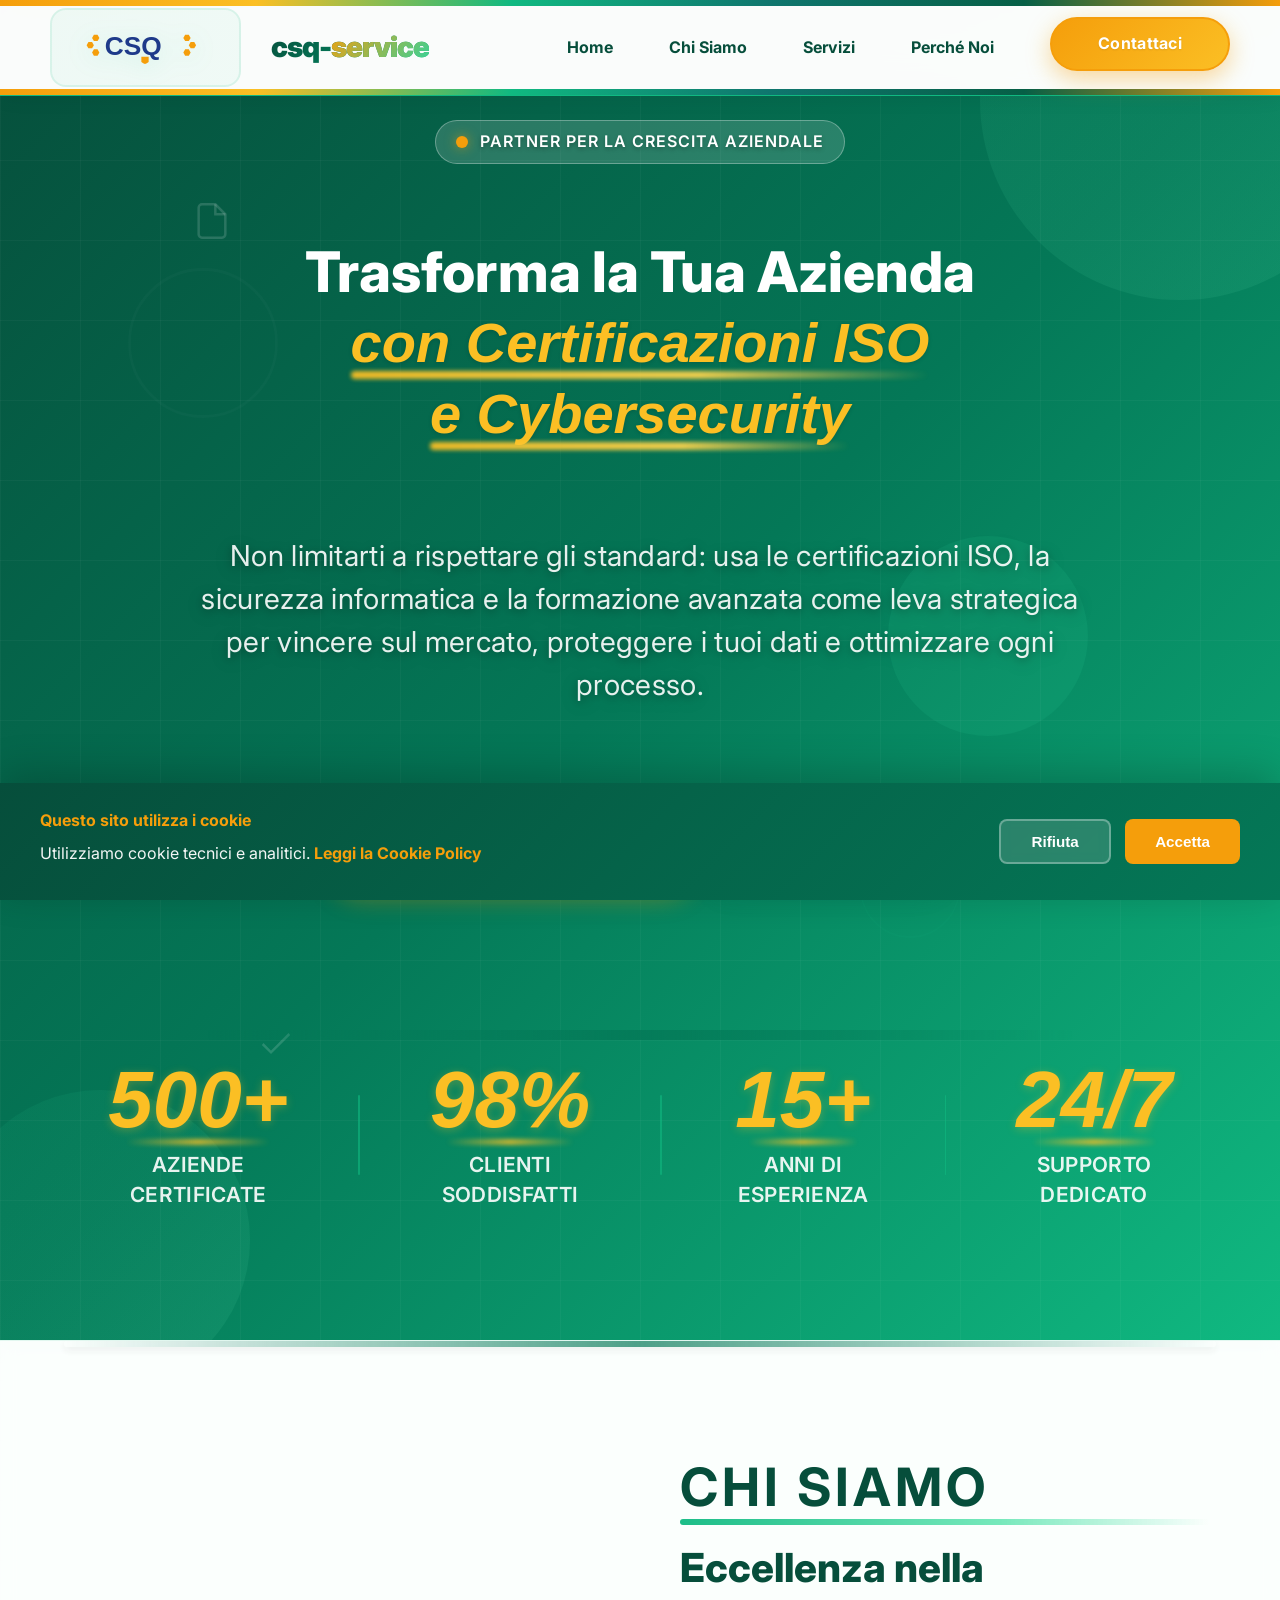
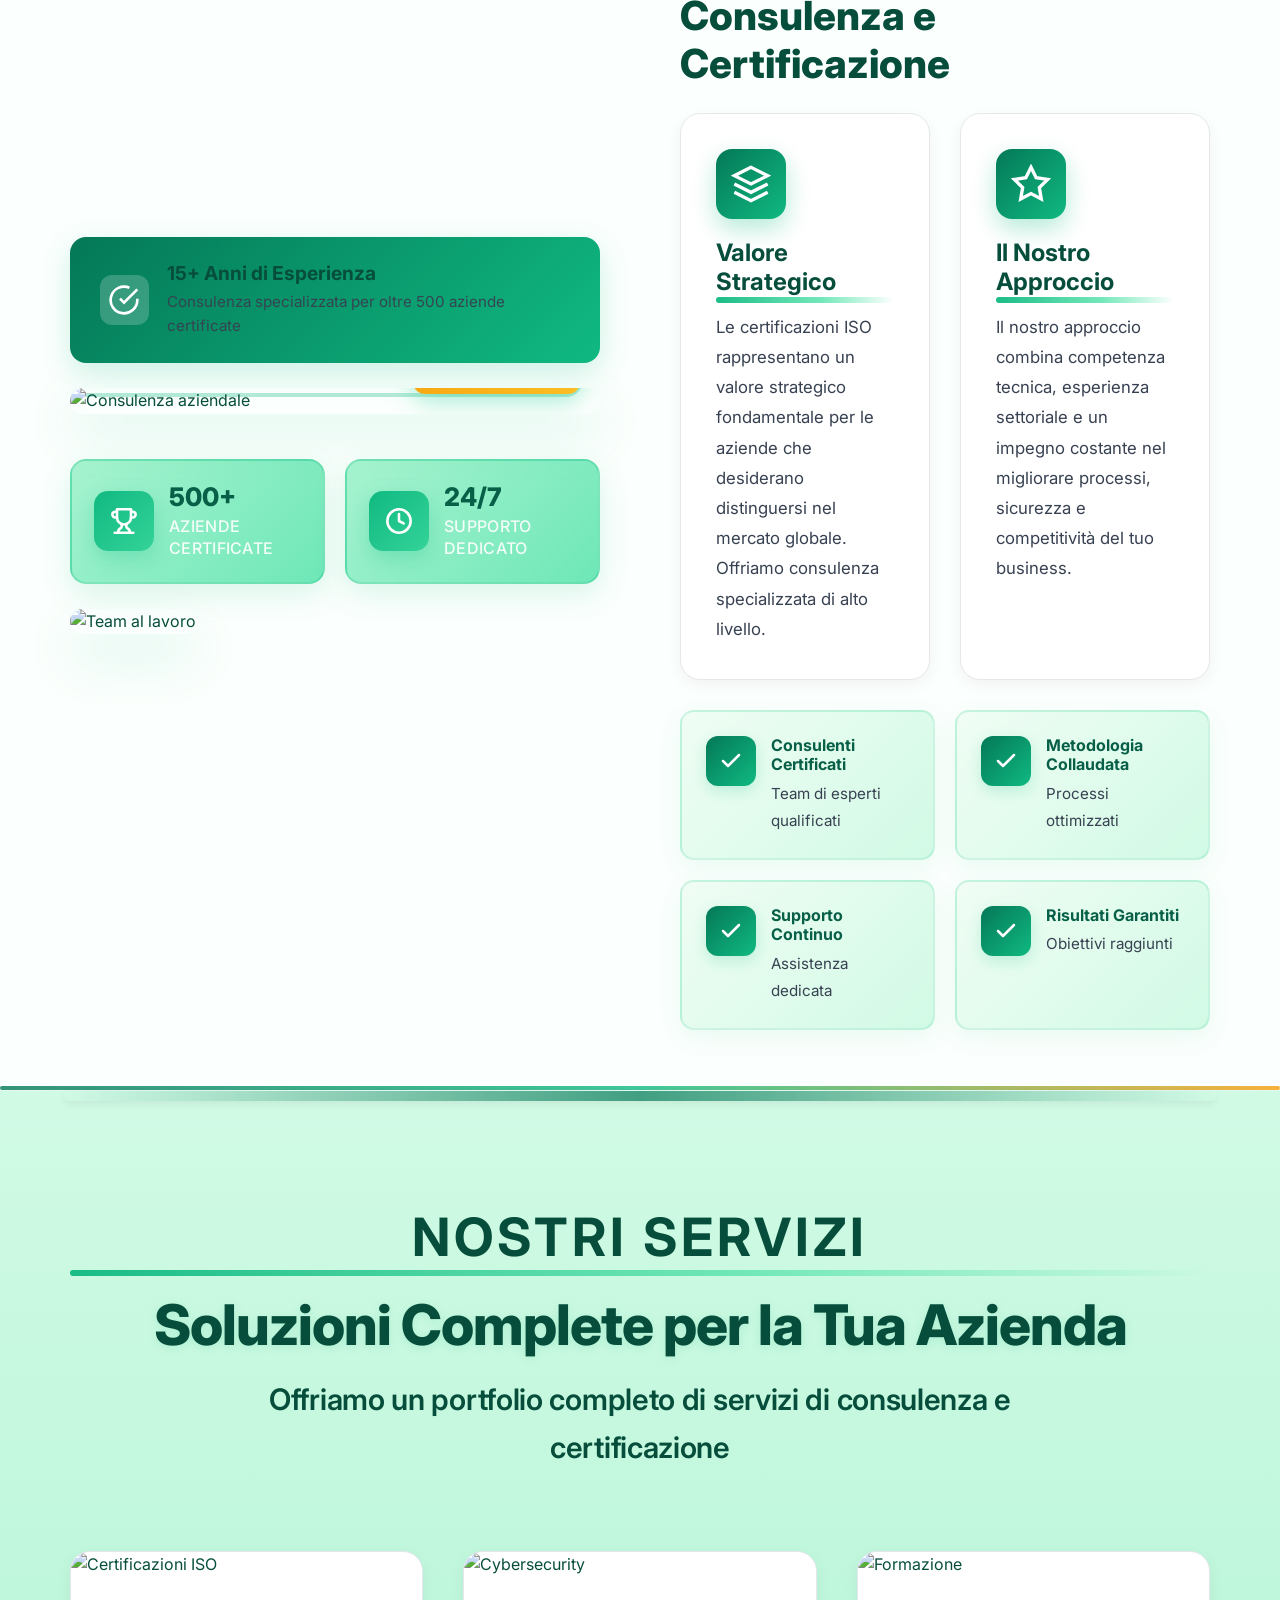
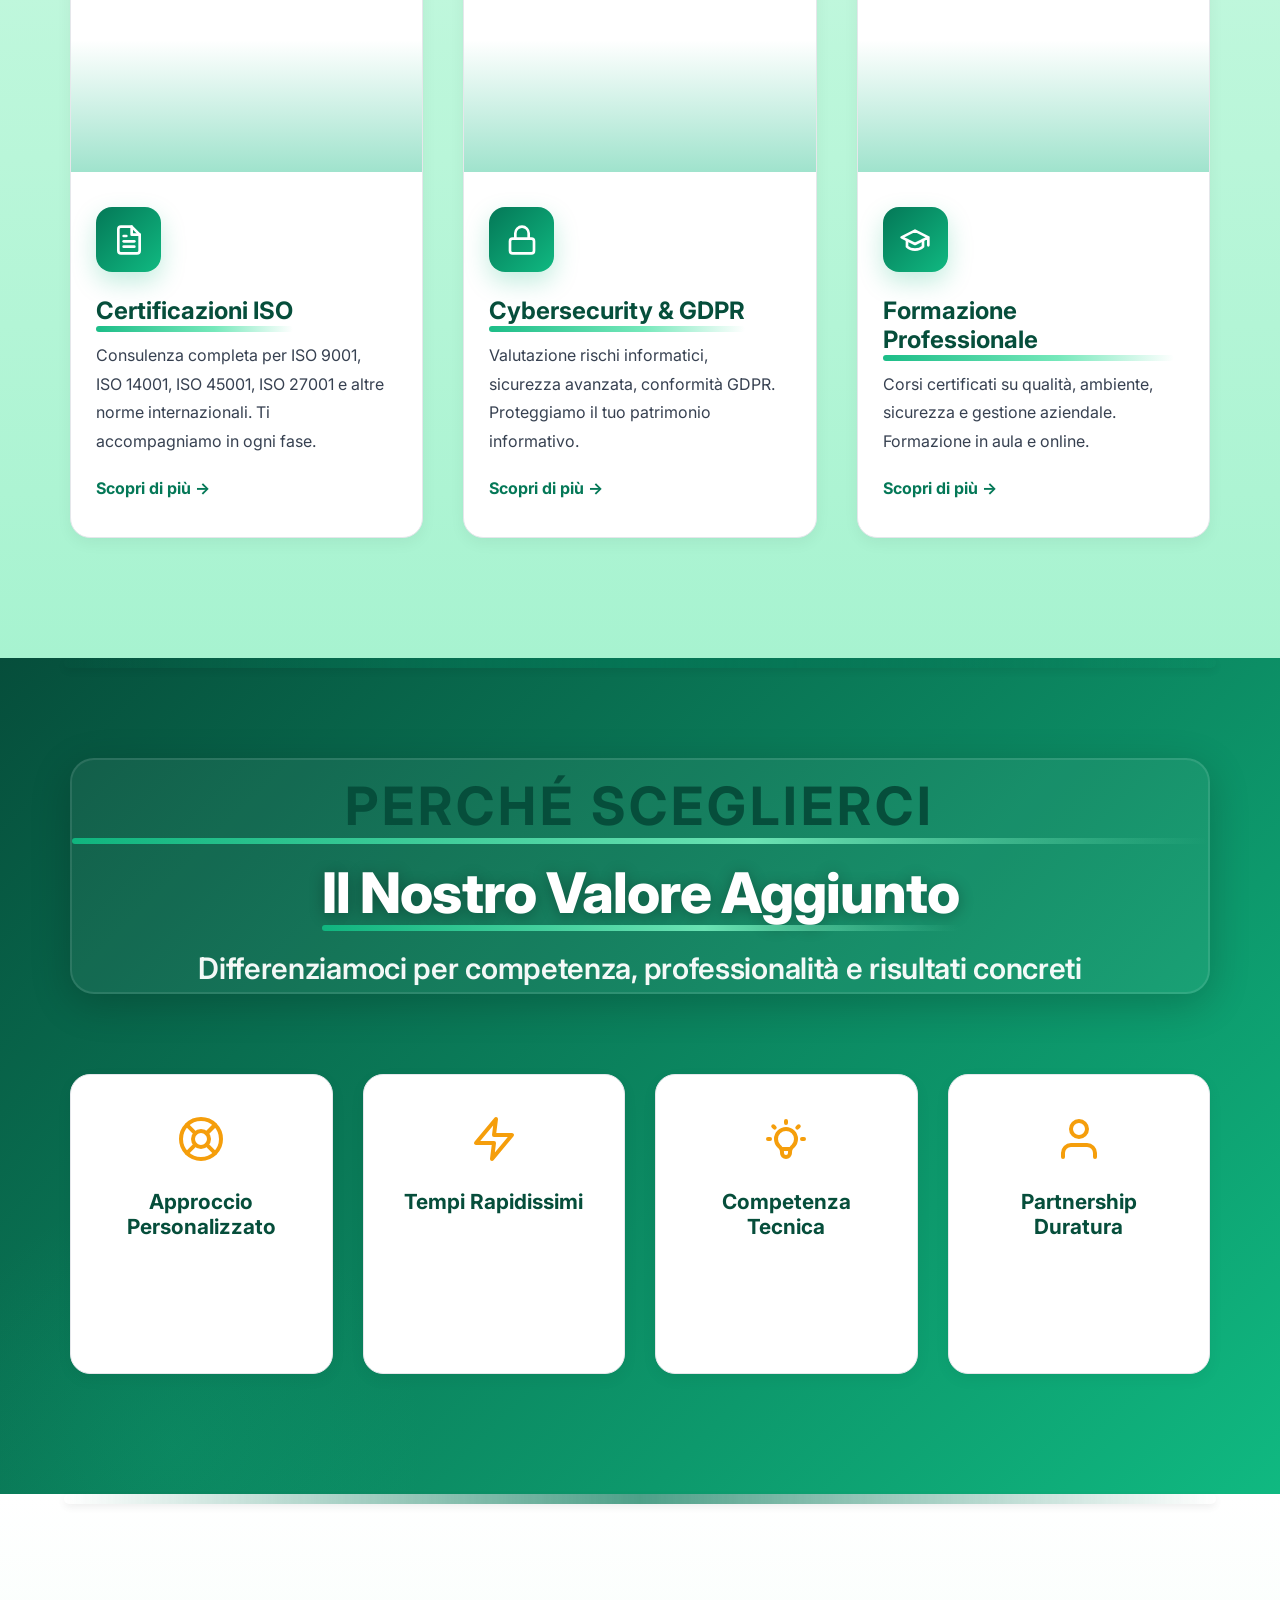
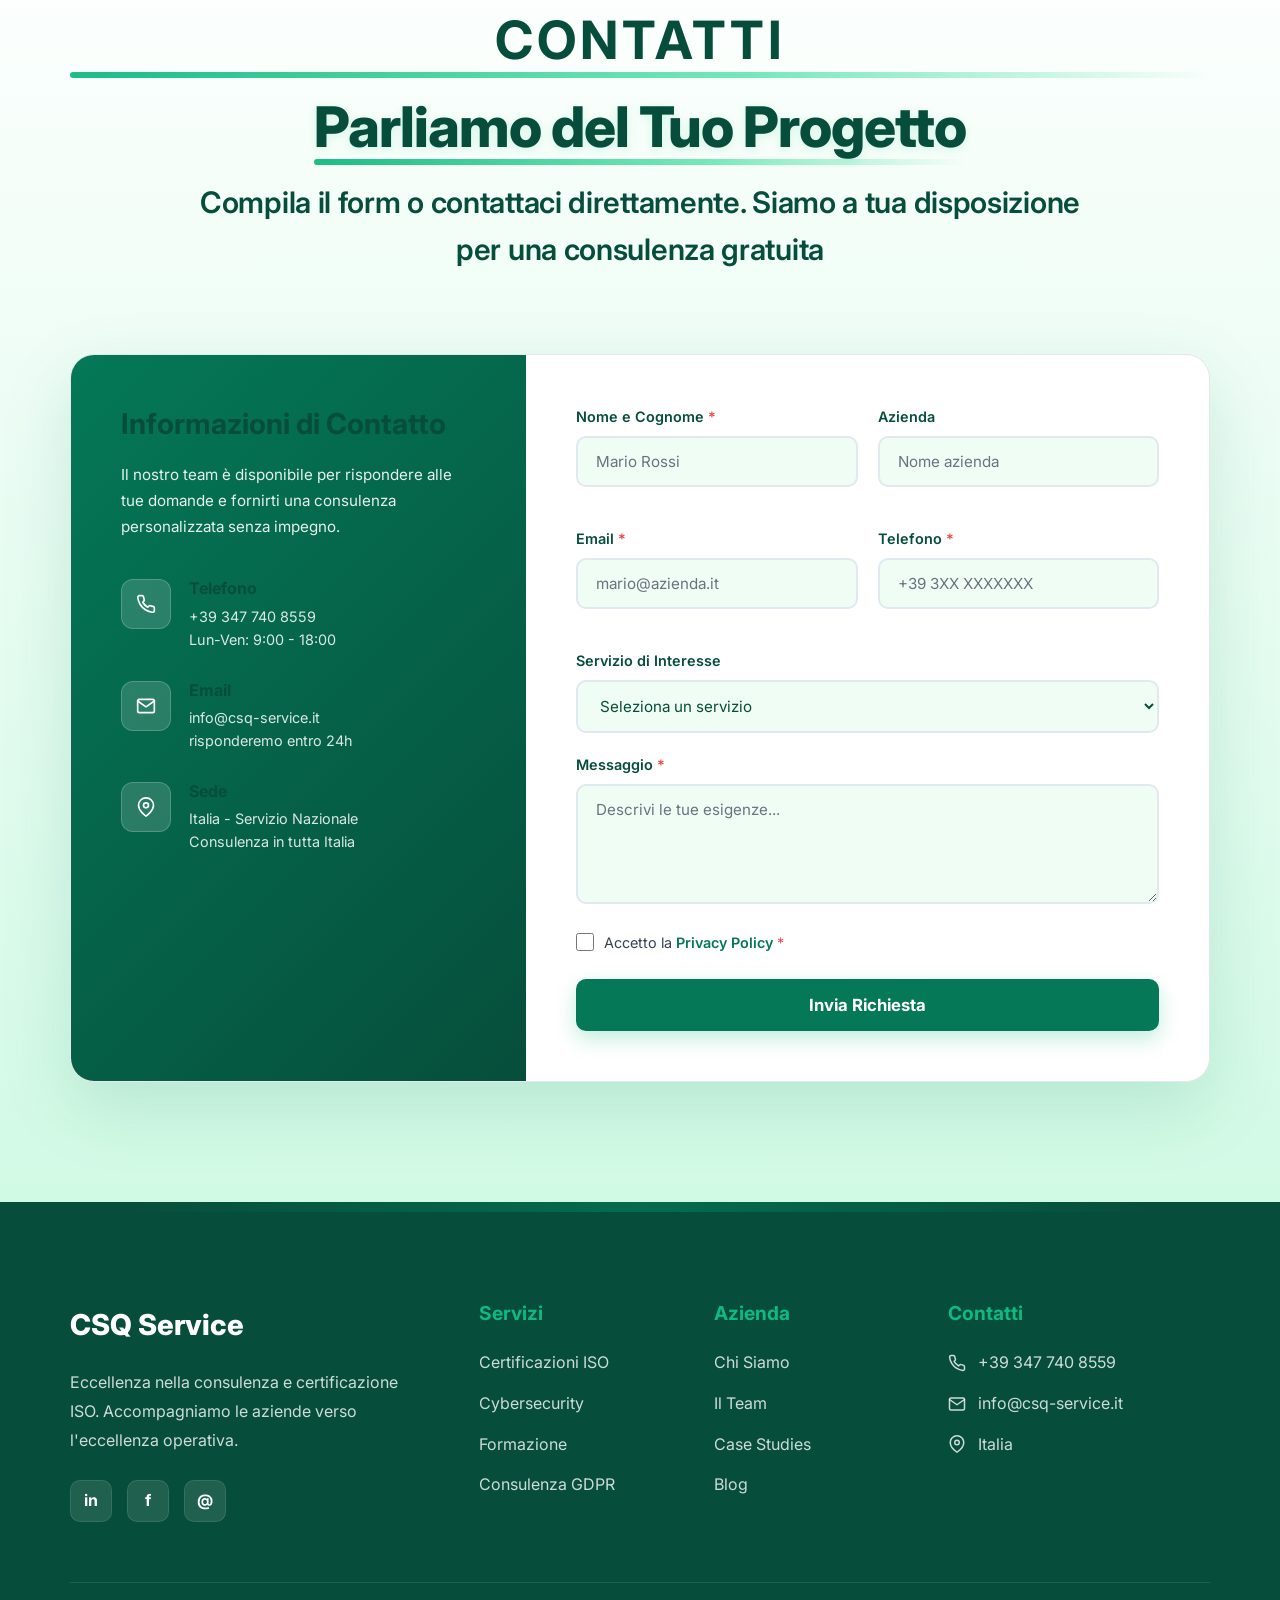
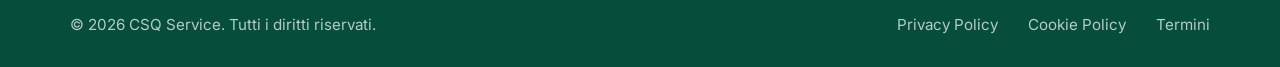
==== commit 5ad1bcc3: "Add files via upload" ====
--- a/index.html
+++ b/index.html
@@ -10,8 +10,7 @@
     <link rel="stylesheet" href="style.css">
 </head>
 <body>
-    <!-- Header -->
-<header>
+    <header>
     <div class="header-container">
         <nav>
             <div class="header-left">
@@ -39,7 +38,6 @@
 </header>
 
 <section class="hero-iso" id="home">
-    <!-- Elementi grafici animati in background -->
     <div class="hero-shapes">
         <div class="shape shape-1"></div>
         <div class="shape shape-2"></div>
@@ -64,7 +62,6 @@
         </div>
     </div>
     
-    <!-- Grid pattern overlay -->
     <div class="hero-grid"></div>
     
     <div class="container">
@@ -75,9 +72,9 @@
             </div>
             
             <h1 class="hero-title">
-                <span class="title-line">Trasforma la Tua Azienda</span>
-                <span class="title-line">con Certificazioni <span class="highlight">ISO</span></span>
-                <span class="title-line">e Cybersecurity</span>
+                <span class="title-line animate-on-scroll delay-100">Trasforma la Tua Azienda</span>
+                <span class="title-line highlight-strategica animate-on-scroll delay-200">con Certificazioni <span class="highlight">ISO</span></span>
+                <span class="title-line highlight-strategica animate-on-scroll delay-300">e Cybersecurity</span>
             </h1>
             
             <p class="hero-subtitle">
@@ -128,13 +125,10 @@
     
 </section>
 
-<!-- About Section -->
 <section class="about" id="chi-siamo">
     <div class="container">
-        <div class="about-grid-enhanced">
-            <!-- Colonna sinistra con immagine e elementi aggiuntivi -->
+        <div class="about-grid animate-on-scroll">
             <div class="about-left-column">
-                <!-- Card in alto -->
                 <div class="about-top-card">
                     <div class="top-card-icon">
                         <svg width="32" height="32" viewBox="0 0 24 24" fill="none" stroke="currentColor" stroke-width="2">
@@ -148,7 +142,6 @@
                     </div>
                 </div>
 
-                <!-- Immagine principale -->
                 <div class="about-image">
                     <img src="https://images.unsplash.com/photo-1556761175-5973dc0f32e7?w=800&q=80" alt="Consulenza aziendale">
                     <div class="image-overlay-badge">
@@ -157,9 +150,7 @@
                     </div>
                 </div>
 
-                <!-- Card in basso -->
-<!-- Card in basso -->
-<div class="about-bottom-cards">
+                <div class="about-bottom-cards">
     <div class="bottom-stat-card">
         <div class="stat-icon">
             <svg width="28" height="28" viewBox="0 0 24 24" fill="none" stroke="currentColor" stroke-width="2.5" stroke-linecap="round" stroke-linejoin="round">
@@ -189,19 +180,17 @@
         </div>
     </div>
 </div>
-<!-- Seconda immagine -->
 <div class="about-secondary-image">
     <img src="https://images.unsplash.com/photo-1551434678-e076c223a692?w=800&h=500&q=80" alt="Team al lavoro">
 </div>
             </div>
 
-            <!-- Colonna destra con contenuto testuale -->
             <div class="about-content">
-                <span class="section-tag">Chi Siamo</span>
+                <span class="section-tag"><h1>Chi Siamo</h1></span>
                 <h2>Eccellenza nella Consulenza e Certificazione</h2>
                 
                 <div class="about-intro-grid">
-                    <div class="intro-card">
+                    <div class="intro-card animate-on-scroll delay-100">
                         <div class="intro-card-icon">
                             <svg width="40" height="40" viewBox="0 0 24 24" fill="none" stroke="currentColor" stroke-width="2">
                                 <path d="M12 2L2 7l10 5 10-5-10-5zM2 17l10 5 10-5M2 12l10 5 10-5"/>
@@ -211,7 +200,7 @@
                         <p>Le certificazioni ISO rappresentano un valore strategico fondamentale per le aziende che desiderano distinguersi nel mercato globale. Offriamo consulenza specializzata di alto livello.</p>
                     </div>
                     
-                    <div class="intro-card">
+                    <div class="intro-card animate-on-scroll delay-200">
                         <div class="intro-card-icon">
                             <svg width="40" height="40" viewBox="0 0 24 24" fill="none" stroke="currentColor" stroke-width="2">
                                 <polygon points="12 2 15.09 8.26 22 9.27 17 14.14 18.18 21.02 12 17.77 5.82 21.02 7 14.14 2 9.27 8.91 8.26 12 2"/>
@@ -223,7 +212,7 @@
                 </div>
                 
                 <div class="about-features">
-                    <div class="feature-item">
+                    <div class="feature-item animate-on-scroll delay-100">
                         <div class="feature-icon">
                             <svg width="24" height="24" viewBox="0 0 24 24" fill="none" stroke="currentColor" stroke-width="2.5" stroke-linecap="round" stroke-linejoin="round">
                                 <polyline points="20 6 9 17 4 12"></polyline>
@@ -234,7 +223,7 @@
                             <p>Team di esperti qualificati</p>
                         </div>
                     </div>
-                    <div class="feature-item">
+                    <div class="feature-item animate-on-scroll delay-200">
                         <div class="feature-icon">
                             <svg width="24" height="24" viewBox="0 0 24 24" fill="none" stroke="currentColor" stroke-width="2.5" stroke-linecap="round" stroke-linejoin="round">
                                 <polyline points="20 6 9 17 4 12"></polyline>
@@ -245,7 +234,7 @@
                             <p>Processi ottimizzati</p>
                         </div>
                     </div>
-                    <div class="feature-item">
+                    <div class="feature-item animate-on-scroll delay-300">
                         <div class="feature-icon">
                             <svg width="24" height="24" viewBox="0 0 24 24" fill="none" stroke="currentColor" stroke-width="2.5" stroke-linecap="round" stroke-linejoin="round">
                                 <polyline points="20 6 9 17 4 12"></polyline>
@@ -256,7 +245,7 @@
                             <p>Assistenza dedicata</p>
                         </div>
                     </div>
-                    <div class="feature-item">
+                    <div class="feature-item animate-on-scroll delay-400">
                         <div class="feature-icon">
                             <svg width="24" height="24" viewBox="0 0 24 24" fill="none" stroke="currentColor" stroke-width="2.5" stroke-linecap="round" stroke-linejoin="round">
                                 <polyline points="20 6 9 17 4 12"></polyline>
@@ -273,17 +262,16 @@
     </div>
 </section>
 
-    <!-- Services Section -->
     <section class="services" id="servizi">
         <div class="container">
-            <div class="section-header">
-                <span class="section-tag">I Nostri Servizi</span>
+            <div class="section-header animate-on-scroll">
+                <span class="section-tag"><h1>Nostri Servizi</h1></span>
                 <h2 class="section-title">Soluzioni Complete per la Tua Azienda</h2>
                 <p class="section-subtitle">Offriamo un portfolio completo di servizi di consulenza e certificazione</p>
             </div>
             
             <div class="services-grid">
-                <div class="service-card">
+                <div class="service-card animate-on-scroll delay-100">
                     <div class="service-image">
                         <img src="https://images.unsplash.com/photo-1554224155-6726b3ff858f?w=600&q=80" alt="Certificazioni ISO">
                     </div>
@@ -303,7 +291,7 @@
                     </div>
                 </div>
 
-                <div class="service-card">
+                <div class="service-card animate-on-scroll delay-200">
                     <div class="service-image">
                         <img src="https://images.unsplash.com/photo-1563986768609-322da13575f3?w=600&q=80" alt="Cybersecurity">
                     </div>
@@ -320,7 +308,7 @@
                     </div>
                 </div>
 
-                <div class="service-card">
+                <div class="service-card animate-on-scroll delay-300">
                     <div class="service-image">
                         <img src="https://images.unsplash.com/photo-1524178232363-1fb2b075b655?w=600&q=80" alt="Formazione">
                     </div>
@@ -340,17 +328,16 @@
         </div>
     </section>
 
-    <!-- Why Choose Us -->
     <section class="why-us" id="perche-noi">
         <div class="container">
-            <div class="section-header">
-                <span class="section-tag" style="color: #60a5fa;">Perché Sceglierci</span>
-                <h2 class="section-title">Il Nostro Valore Aggiunto</h2>
+            <div class="section-header animate-on-scroll">
+                <span class="section-tag" style="color: #60a5fa;"><h1>Perché Sceglierci</h1></span>
+                <h3 class="section-title">Il Nostro Valore Aggiunto</h3>
                 <p class="section-subtitle">Differenziamoci per competenza, professionalità e risultati concreti</p>
             </div>
             
             <div class="why-grid">
-                <div class="why-card">
+                <div class="why-card animate-on-scroll delay-100">
                     <div class="why-icon">
                         <svg width="48" height="48" viewBox="0 0 24 24" fill="none" stroke="currentColor" stroke-width="2" stroke-linecap="round" stroke-linejoin="round">
                             <circle cx="12" cy="12" r="10"></circle>
@@ -365,7 +352,7 @@
                     <h3>Approccio Personalizzato</h3>
                     <p>Soluzioni su misura per le specifiche esigenze della tua azienda</p>
                 </div>
-                <div class="why-card">
+                <div class="why-card animate-on-scroll delay-200">
                     <div class="why-icon">
                         <svg width="48" height="48" viewBox="0 0 24 24" fill="none" stroke="currentColor" stroke-width="2" stroke-linecap="round" stroke-linejoin="round">
                             <polygon points="13 2 3 14 12 14 11 22 21 10 12 10 13 2"></polygon>
@@ -374,7 +361,7 @@
                     <h3>Tempi Rapidissimi</h3>
                     <p>Processi ottimizzati per la certificazione nel minor tempo</p>
                 </div>
-                <div class="why-card">
+                <div class="why-card animate-on-scroll delay-300">
                     <div class="why-icon">
                         <svg width="48" height="48" viewBox="0 0 24 24" fill="none" stroke="currentColor" stroke-width="2" stroke-linecap="round" stroke-linejoin="round">
                             <path d="M9.663 17h4.673M12 3v1m6.364 1.636l-.707.707M21 12h-1M4 12H3m3.343-5.657l-.707-.707m2.828 9.9a5 5 0 117.072 0l-.548.547A3.374 3.374 0 0014 18.469V19a2 2 0 11-4 0v-.531c0-.895-.356-1.754-.988-2.386l-.548-.547z"></path>
@@ -383,7 +370,7 @@
                     <h3>Competenza Tecnica</h3>
                     <p>Team di consulenti senior con esperienza pluriennale</p>
                 </div>
-                <div class="why-card">
+                <div class="why-card animate-on-scroll delay-400">
                     <div class="why-icon">
                         <svg width="48" height="48" viewBox="0 0 24 24" fill="none" stroke="currentColor" stroke-width="2" stroke-linecap="round" stroke-linejoin="round">
                             <path d="M20 21v-2a4 4 0 0 0-4-4H8a4 4 0 0 0-4 4v2"></path>
@@ -397,17 +384,16 @@
         </div>
     </section>
 
-    <!-- Contact Section -->
     <section class="contact" id="contatti">
         <div class="container">
-            <div class="section-header">
-                <span class="section-tag">Contatti</span>
+            <div class="section-header animate-on-scroll">
+                <span class="section-tag"><h1>Contatti</h1></span>
                 <h2 class="section-title">Parliamo del Tuo Progetto</h2>
                 <p class="section-subtitle">Compila il form o contattaci direttamente. Siamo a tua disposizione per una consulenza gratuita</p>
             </div>
             
             <div class="contact-wrapper">
-                <div class="contact-info">
+                <div class="contact-info animate-on-scroll delay-100">
                     <h3>Informazioni di Contatto</h3>
                     <p>Il nostro team è disponibile per rispondere alle tue domande e fornirti una consulenza personalizzata senza impegno.</p>
                     
@@ -450,7 +436,7 @@
                     </div>
                 </div>
                 
-                <div class="contact-form-container">
+                <div class="contact-form-container animate-on-scroll delay-300">
                     <form id="contactForm">
                         <div class="form-row">
                             <div class="form-group">
@@ -505,11 +491,10 @@
         </div>
     </section>
 
-    <!-- Footer -->
     <footer>
         <div class="container">
             <div class="footer-grid">
-                <div class="footer-brand">
+                <div class="footer-brand animate-on-scroll delay-100">
                     <div class="logo-text">CSQ Service</div>
                     <p>Eccellenza nella consulenza e certificazione ISO. Accompagniamo le aziende verso l'eccellenza operativa.</p>
                     <div class="footer-social">
@@ -519,7 +504,7 @@
                     </div>
                 </div>
                 
-                <div class="footer-column">
+                <div class="footer-column animate-on-scroll delay-200">
                     <h4>Servizi</h4>
                     <ul>
                         <li><a href="#">Certificazioni ISO</a></li>
@@ -529,7 +514,7 @@
                     </ul>
                 </div>
                 
-                <div class="footer-column">
+                <div class="footer-column animate-on-scroll delay-300">
                     <h4>Azienda</h4>
                     <ul>
                         <li><a href="#">Chi Siamo</a></li>
@@ -539,7 +524,7 @@
                     </ul>
                 </div>
                 
-                <div class="footer-column footer-contact">
+                <div class="footer-column footer-contact animate-on-scroll delay-400">
                     <h4>Contatti</h4>
                     <p>
                         <svg width="18" height="18" viewBox="0 0 24 24" fill="none" stroke="currentColor" stroke-width="2" stroke-linecap="round" stroke-linejoin="round">
@@ -575,7 +560,6 @@
         </div>
     </footer>
 
-    <!-- Cookie Banner -->
     <div class="cookie-banner" id="cookieBanner">
         <div class="cookie-content">
             <p><strong>Questo sito utilizza i cookie</strong></p>
--- a/style.css
+++ b/style.css
@@ -1,3 +1,6 @@
+/* ============================================
+   RESET & VARIABILI - TEMA VERDE CHIARO
+   ============================================ */
 * {
     margin: 0;
     padding: 0;
@@ -5,19 +8,19 @@
 }
 
 :root {
-    --primary-dark: #1e3a8a;
-    --primary-blue: #1e40af;
-    --primary-light: #3b82f6;
-    --accent: #f59e0b;
-    --accent-light: #fbbf24;
-    --text-dark: #1e293b;
-    --text-gray: #64748b;
-    --text-light: #94a3b8;
-    --bg-light: #f0f4f8;
-    --bg-blue-light: #e8f0fe;
-    --bg-blue-lighter: #f5f8fc;
+    --primary-dark: #065f46;
+    --primary-blue: #10b981;
+    --primary-light: #6ee7b7;
+    --accent: #34d399;
+    --accent-light: #6ee7b7;
+    --text-dark: #064e3b;
+    --text-gray: #374151;
+    --text-light: #6b7280;
+    --bg-light: #f0fdf4;
+    --bg-blue-light: #d1fae5;
+    --bg-blue-lighter: #ecfdf5;
     --white: #ffffff;
-    --shadow: rgba(0, 0, 0, 0.08);
+    --shadow: rgba(16, 185, 129, 0.1);
 }
 
 body {
@@ -33,7 +36,9 @@
     line-height: 1.2;
 }
 
-/* Header */
+/* ============================================
+   HEADER
+   ============================================ */
 header {
     background: rgba(255, 255, 255, 0.98);
     backdrop-filter: blur(10px);
@@ -119,13 +124,15 @@
 .nav-cta:hover {
     background: var(--accent-light);
     transform: translateY(-2px);
-    box-shadow: 0 10px 25px rgba(245, 158, 11, 0.3);
-}
-
-/* Hero Section */
+    box-shadow: 0 10px 25px rgba(16, 185, 129, 0.3);
+}
+
+/* ============================================
+   HERO SECTION
+   ============================================ */
 .hero {
     margin-top: 80px;
-    background: linear-gradient(135deg, var(--primary-dark) 0%, var(--primary-blue) 50%, #2563eb 100%);
+    background: linear-gradient(135deg, var(--primary-dark) 0%, var(--primary-blue) 50%, #34d399 100%);
     min-height: 90vh;
     display: flex;
     align-items: center;
@@ -140,10 +147,10 @@
     left: 0;
     right: 0;
     bottom: 0;
-    background: 
-        radial-gradient(circle at 20% 50%, rgba(59, 130, 246, 0.3) 0%, transparent 50%),
-        radial-gradient(circle at 80% 20%, rgba(245, 158, 11, 0.15) 0%, transparent 40%),
-        radial-gradient(circle at 60% 80%, rgba(30, 58, 138, 0.4) 0%, transparent 50%);
+    background:
+    radial-gradient(circle at 20% 50%, rgba(16, 185, 129, 0.3) 0%, transparent 50%),
+    radial-gradient(circle at 80% 20%, rgba(52, 211, 153, 0.15) 0%, transparent 40%),
+    radial-gradient(circle at 60% 80%, rgba(6, 95, 70, 0.4) 0%, transparent 50%);
     opacity: 0.6;
 }
 
@@ -154,7 +161,7 @@
     left: 0;
     right: 0;
     bottom: 0;
-    background: url('data:image/svg+xml,<svg width="100" height="100" xmlns="http://www.w3.org/2000/svg"><rect width="100" height="100" fill="none" stroke="rgba(255,255,255,0.05)" stroke-width="1"/></svg>');
+    background: url('data:image/svg+xml, <svg width="100" height="100" xmlns="http://www.w3.org/2000/svg"><rect width="100" height="100" fill="none" stroke="rgba(255,255,255,0.05)" stroke-width="1"/></svg>');
     opacity: 0.3;
 }
 
@@ -210,7 +217,7 @@
     background: var(--accent-light);
     border-color: var(--accent-light);
     transform: translateY(-3px);
-    box-shadow: 0 15px 35px rgba(245, 158, 11, 0.4);
+    box-shadow: 0 15px 35px rgba(16, 185, 129, 0.4);
 }
 
 .btn-secondary {
@@ -242,10 +249,12 @@
     box-shadow: 0 30px 60px rgba(0,0,0,0.3);
 }
 
-/* Stats Bar - Sfondo con gradiente blu chiaro */
+/* ============================================
+   STATS BAR
+   ============================================ */
 .stats-bar {
-    background: linear-gradient(135deg, #e8f0fe 0%, #dbeafe 50%, #bfdbfe 100%);
-    padding: 80px 0 100px 0; /* Aumentato padding bottom */
+    background: linear-gradient(135deg, #d1fae5 0%, #a7f3d0 50%, #6ee7b7 100%);
+    padding: 80px 0 100px 0;
     position: relative;
     z-index: 10;
     border-bottom: 3px solid var(--primary-blue);
@@ -259,7 +268,7 @@
     left: 0;
     right: 0;
     bottom: 0;
-    background: radial-gradient(circle at 10% 50%, rgba(30, 64, 175, 0.1) 0%, transparent 50%);
+    background: radial-gradient(circle at 10% 50%, rgba(16, 185, 129, 0.1) 0%, transparent 50%);
 }
 
 .stats-container {
@@ -294,12 +303,14 @@
     letter-spacing: 1px;
 }
 
-/* About Section - Sfondo gradiente blu chiaro */
+/* ============================================
+   ABOUT SECTION
+   ============================================ */
 .about {
-    background: linear-gradient(180deg, var(--bg-blue-lighter) 0%, #e8f0fe 100%);
+    background: linear-gradient(180deg, var(--bg-blue-lighter) 0%, #d1fae5 100%);
     position: relative;
     overflow: hidden;
-    padding: 120px 0; /* Aumentato padding */
+    padding: 120px 0;
 }
 
 .about::before {
@@ -309,7 +320,7 @@
     right: -100px;
     width: 500px;
     height: 500px;
-    background: radial-gradient(circle, rgba(30, 64, 175, 0.08) 0%, transparent 70%);
+    background: radial-gradient(circle, rgba(16, 185, 129, 0.08) 0%, transparent 70%);
     border-radius: 50%;
 }
 
@@ -320,7 +331,7 @@
     left: -150px;
     width: 400px;
     height: 400px;
-    background: radial-gradient(circle, rgba(245, 158, 11, 0.05) 0%, transparent 70%);
+    background: radial-gradient(circle, rgba(52, 211, 153, 0.05) 0%, transparent 70%);
     border-radius: 50%;
 }
 
@@ -340,7 +351,7 @@
 .about-image img {
     width: 100%;
     border-radius: 20px;
-    box-shadow: 0 25px 50px rgba(30, 64, 175, 0.15);
+    box-shadow: 0 25px 50px rgba(16, 185, 129, 0.15);
 }
 
 .about-image::before {
@@ -384,15 +395,15 @@
     padding: 22px;
     background: var(--white);
     border-radius: 14px;
-    box-shadow: 0 8px 25px rgba(30, 64, 175, 0.08);
-    border: 1px solid rgba(30, 64, 175, 0.08);
+    box-shadow: 0 8px 25px rgba(16, 185, 129, 0.08);
+    border: 1px solid rgba(16, 185, 129, 0.08);
     transition: all 0.3s;
 }
 
 .feature-item:hover {
     transform: translateY(-5px);
-    box-shadow: 0 15px 35px rgba(30, 64, 175, 0.12);
-    border-color: rgba(30, 64, 175, 0.15);
+    box-shadow: 0 15px 35px rgba(16, 185, 129, 0.12);
+    border-color: rgba(16, 185, 129, 0.15);
 }
 
 .feature-icon {
@@ -407,7 +418,7 @@
     font-size: 1.5rem;
     font-weight: 700;
     flex-shrink: 0;
-    box-shadow: 0 5px 15px rgba(30, 64, 175, 0.2);
+    box-shadow: 0 5px 15px rgba(16, 185, 129, 0.2);
 }
 
 .feature-text h4 {
@@ -422,11 +433,13 @@
     margin: 0;
 }
 
-/* Services Section - Sfondo gradiente blu-grigio */
+/* ============================================
+   SERVICES SECTION
+   ============================================ */
 .services {
-    background: linear-gradient(180deg, #e8f0fe 0%, #dbeafe 30%, var(--white) 100%);
-    position: relative;
-    padding: 120px 0; /* Aumentato padding */
+    background: linear-gradient(180deg, #d1fae5 0%, #a7f3d0 30%, var(--white) 100%);
+    position: relative;
+    padding: 120px 0;
 }
 
 .services::before {
@@ -436,14 +449,14 @@
     left: 0;
     right: 0;
     bottom: 0;
-    background: 
-        radial-gradient(circle at 20% 30%, rgba(245, 158, 11, 0.06) 0%, transparent 50%),
-        radial-gradient(circle at 80% 70%, rgba(30, 64, 175, 0.08) 0%, transparent 50%);
+    background:
+    radial-gradient(circle at 20% 30%, rgba(52, 211, 153, 0.06) 0%, transparent 50%),
+    radial-gradient(circle at 80% 70%, rgba(16, 185, 129, 0.08) 0%, transparent 50%);
 }
 
 .section-header {
     text-align: center;
-    margin-bottom: 80px; /* Aumentato da 70px */
+    margin-bottom: 80px;
 }
 
 .services-grid {
@@ -457,15 +470,15 @@
     background: var(--white);
     border-radius: 20px;
     overflow: hidden;
-    box-shadow: 0 10px 40px rgba(30, 64, 175, 0.1);
+    box-shadow: 0 10px 40px rgba(16, 185, 129, 0.1);
     transition: all 0.4s;
-    border: 1px solid rgba(30, 64, 175, 0.1);
+    border: 1px solid rgba(16, 185, 129, 0.1);
 }
 
 .service-card:hover {
     transform: translateY(-15px);
-    box-shadow: 0 25px 60px rgba(30, 64, 175, 0.18);
-    border-color: rgba(30, 64, 175, 0.2);
+    box-shadow: 0 25px 60px rgba(16, 185, 129, 0.18);
+    border-color: rgba(16, 185, 129, 0.2);
 }
 
 .service-image {
@@ -481,7 +494,7 @@
     left: 0;
     right: 0;
     height: 60%;
-    background: linear-gradient(to top, rgba(30, 64, 175, 0.4), transparent);
+    background: linear-gradient(to top, rgba(16, 185, 129, 0.4), transparent);
 }
 
 .service-image img {
@@ -510,7 +523,7 @@
     color: var(--white);
     font-size: 2rem;
     margin-bottom: 25px;
-    box-shadow: 0 10px 25px rgba(30, 64, 175, 0.25);
+    box-shadow: 0 10px 25px rgba(16, 185, 129, 0.25);
 }
 
 .service-content h3 {
@@ -540,13 +553,15 @@
     gap: 12px;
 }
 
-/* Why Choose Us - Sfondo gradiente blu scuro */
+/* ============================================
+   WHY CHOOSE US
+   ============================================ */
 .why-us {
-    background: linear-gradient(135deg, #0f172a 0%, var(--primary-dark) 40%, var(--primary-blue) 100%);
+    background: linear-gradient(135deg, #064e3b 0%, var(--primary-dark) 40%, var(--primary-blue) 100%);
     color: var(--white);
     position: relative;
     overflow: hidden;
-    padding: 120px 0; /* Aumentato padding */
+    padding: 120px 0;
 }
 
 .why-us::before {
@@ -556,7 +571,7 @@
     right: -20%;
     width: 800px;
     height: 800px;
-    background: radial-gradient(circle, rgba(245, 158, 11, 0.1) 0%, transparent 60%);
+    background: radial-gradient(circle, rgba(52, 211, 153, 0.1) 0%, transparent 60%);
     border-radius: 50%;
 }
 
@@ -567,7 +582,7 @@
     left: -10%;
     width: 600px;
     height: 600px;
-    background: radial-gradient(circle, rgba(59, 130, 246, 0.15) 0%, transparent 60%);
+    background: radial-gradient(circle, rgba(16, 185, 129, 0.15) 0%, transparent 60%);
     border-radius: 50%;
 }
 
@@ -621,11 +636,13 @@
     line-height: 1.7;
 }
 
-/* Contact Section - Sfondo gradiente blu chiaro */
+/* ============================================
+   CONTACT SECTION
+   ============================================ */
 .contact {
-    background: linear-gradient(180deg, var(--white) 0%, #e8f0fe 100%);
-    position: relative;
-    padding: 120px 0; /* Aumentato padding */
+    background: linear-gradient(180deg, var(--white) 0%, #d1fae5 100%);
+    position: relative;
+    padding: 120px 0;
 }
 
 .contact::before {
@@ -635,13 +652,12 @@
     left: 0;
     right: 0;
     bottom: 0;
-    background: radial-gradient(circle at 50% 0%, rgba(30, 64, 175, 0.05) 0%, transparent 60%);
+    background: radial-gradient(circle at 50% 0%, rgba(16, 185, 129, 0.05) 0%, transparent 60%);
 }
 
 .contact .section-header {
-    margin-bottom: 80px; /* Più spazio sotto l'header */
-}
-
+    margin-bottom: 80px;
+}
 
 .contact-wrapper {
     display: grid;
@@ -650,8 +666,8 @@
     background: var(--white);
     border-radius: 24px;
     overflow: hidden;
-    box-shadow: 0 25px 70px rgba(30, 64, 175, 0.12);
-    border: 1px solid rgba(30, 64, 175, 0.1);
+    box-shadow: 0 25px 70px rgba(16, 185, 129, 0.12);
+    border: 1px solid rgba(16, 185, 129, 0.1);
     position: relative;
 }
 
@@ -776,7 +792,7 @@
     outline: none;
     border-color: var(--primary-blue);
     background: var(--white);
-    box-shadow: 0 0 0 4px rgba(30, 64, 175, 0.1);
+    box-shadow: 0 0 0 4px rgba(16, 185, 129, 0.1);
 }
 
 .form-group textarea {
@@ -827,18 +843,20 @@
     transition: all 0.3s;
     width: 100%;
     font-family: inherit;
-    box-shadow: 0 8px 20px rgba(30, 64, 175, 0.25);
+    box-shadow: 0 8px 20px rgba(16, 185, 129, 0.25);
 }
 
 .btn-submit:hover {
-    background: linear-gradient(135deg, var(--primary-dark) 0%, #1e3a8a 100%);
+    background: linear-gradient(135deg, var(--primary-dark) 0%, #065f46 100%);
     transform: translateY(-3px);
-    box-shadow: 0 15px 35px rgba(30, 64, 175, 0.35);
-}
-
-/* Footer - Sfondo gradiente blu scuro */
+    box-shadow: 0 15px 35px rgba(16, 185, 129, 0.35);
+}
+
+/* ============================================
+   FOOTER
+   ============================================ */
 footer {
-    background: linear-gradient(135deg, #0f172a 0%, var(--primary-dark) 100%);
+    background: linear-gradient(135deg, #064e3b 0%, var(--primary-dark) 100%);
     color: var(--white);
     padding: 80px 0 30px;
     position: relative;
@@ -852,7 +870,7 @@
     left: 0;
     right: 0;
     bottom: 0;
-    background: radial-gradient(circle at 30% 50%, rgba(59, 130, 246, 0.1) 0%, transparent 50%);
+    background: radial-gradient(circle at 30% 50%, rgba(16, 185, 129, 0.1) 0%, transparent 50%);
 }
 
 .footer-grid {
@@ -900,7 +918,7 @@
 .footer-social a:hover {
     background: var(--accent);
     transform: translateY(-5px);
-    box-shadow: 0 10px 20px rgba(245, 158, 11, 0.3);
+    box-shadow: 0 10px 20px rgba(52, 211, 153, 0.3);
 }
 
 .footer-column h4 {
@@ -969,7 +987,9 @@
     color: var(--accent);
 }
 
-/* Cookie Banner */
+/* ============================================
+   COOKIE BANNER
+   ============================================ */
 .cookie-banner {
     position: fixed;
     bottom: 0;
@@ -1034,7 +1054,7 @@
 
 .btn-accept:hover {
     background: var(--accent-light);
-    box-shadow: 0 10px 25px rgba(245, 158, 11, 0.4);
+    box-shadow: 0 10px 25px rgba(52, 211, 153, 0.4);
     transform: translateY(-2px);
 }
 
@@ -1050,12 +1070,13 @@
     transform: translateY(-2px);
 }
 
-/* Responsive */
+/* ============================================
+   RESPONSIVE
+   ============================================ */
 @media (max-width: 1024px) {
     .stats-bar {
         padding: 60px 0 80px 0;
     }
-    
     .about,
     .services,
     .why-us,
@@ -1074,7 +1095,7 @@
     .stats-container {
         display: flex;
         justify-content: center;
-        gap: 120px; /* Aumentato gap */
+        gap: 120px;
         position: relative;
     }
 
@@ -1100,7 +1121,6 @@
     .header-left {
         gap: 12px;
     }
-
     .header-brand-text {
         font-size: 0.9rem;
     }
@@ -1162,9 +1182,12 @@
         font-size: 2.5rem;
     }
 }
-/* Sezione Cos'è la Consulenza ISO - Migliorata */
+
+/* ============================================
+   SEZIONE COS'È LA CONSULENZA ISO
+   ============================================ */
 .consulenza-intro {
-    background: linear-gradient(135deg, #f0f9ff 0%, #e0f2fe 50%, #dbeafe 100%);
+    background: linear-gradient(135deg, #f0fdf4 0%, #d1fae5 50%, #a7f3d0 100%);
     position: relative;
     overflow: hidden;
     padding: 120px 0;
@@ -1177,7 +1200,7 @@
     right: -200px;
     width: 600px;
     height: 600px;
-    background: radial-gradient(circle, rgba(30, 64, 175, 0.08) 0%, transparent 70%);
+    background: radial-gradient(circle, rgba(16, 185, 129, 0.08) 0%, transparent 70%);
     border-radius: 50%;
 }
 
@@ -1188,7 +1211,7 @@
     left: -150px;
     width: 500px;
     height: 500px;
-    background: radial-gradient(circle, rgba(245, 158, 11, 0.06) 0%, transparent 70%);
+    background: radial-gradient(circle, rgba(52, 211, 153, 0.06) 0%, transparent 70%);
     border-radius: 50%;
 }
 
@@ -1223,7 +1246,7 @@
 .consulenza-image img {
     width: 100%;
     border-radius: 20px;
-    box-shadow: 0 30px 60px rgba(30, 64, 175, 0.15);
+    box-shadow: 0 30px 60px rgba(16, 185, 129, 0.15);
     border: 8px solid var(--white);
 }
 
@@ -1251,8 +1274,8 @@
     background: var(--white);
     padding: 30px;
     border-radius: 16px;
-    box-shadow: 0 10px 30px rgba(30, 64, 175, 0.08);
-    border: 2px solid rgba(30, 64, 175, 0.08);
+    box-shadow: 0 10px 30px rgba(16, 185, 129, 0.08);
+    border: 2px solid rgba(16, 185, 129, 0.08);
     transition: all 0.3s;
     display: flex;
     align-items: flex-start;
@@ -1261,8 +1284,8 @@
 
 .consulenza-card:hover {
     transform: translateY(-8px);
-    box-shadow: 0 20px 40px rgba(30, 64, 175, 0.15);
-    border-color: rgba(30, 64, 175, 0.2);
+    box-shadow: 0 20px 40px rgba(16, 185, 129, 0.15);
+    border-color: rgba(16, 185, 129, 0.2);
 }
 
 .consulenza-card-icon {
@@ -1275,7 +1298,7 @@
     justify-content: center;
     color: var(--white);
     flex-shrink: 0;
-    box-shadow: 0 5px 15px rgba(30, 64, 175, 0.3);
+    box-shadow: 0 5px 15px rgba(16, 185, 129, 0.3);
 }
 
 .consulenza-card h4 {
@@ -1292,9 +1315,11 @@
     line-height: 1.6;
 }
 
-/* Sezione CTA con Form - Stile migliorato */
+/* ============================================
+   SEZIONE CTA CON FORM
+   ============================================ */
 .cta-form-section {
-    background: linear-gradient(135deg, var(--primary-dark) 0%, var(--primary-blue) 50%, #2563eb 100%);
+    background: linear-gradient(135deg, var(--primary-dark) 0%, var(--primary-blue) 50%, #34d399 100%);
     padding: 120px 0;
     position: relative;
     overflow: hidden;
@@ -1307,7 +1332,7 @@
     right: -30%;
     width: 800px;
     height: 800px;
-    background: radial-gradient(circle, rgba(245, 158, 11, 0.15) 0%, transparent 60%);
+    background: radial-gradient(circle, rgba(52, 211, 153, 0.15) 0%, transparent 60%);
     border-radius: 50%;
 }
 
@@ -1318,7 +1343,7 @@
     left: -20%;
     width: 600px;
     height: 600px;
-    background: radial-gradient(circle, rgba(59, 130, 246, 0.2) 0%, transparent 60%);
+    background: radial-gradient(circle, rgba(16, 185, 129, 0.2) 0%, transparent 60%);
     border-radius: 50%;
 }
 
@@ -1355,17 +1380,15 @@
     margin: 0 auto;
 }
 
-/* Responsive */
 @media (max-width: 1024px) {
     .consulenza-grid {
         grid-template-columns: 1fr;
         gap: 60px;
     }
-    
     .consulenza-content h2 {
         font-size: 2.2rem;
     }
-    
+
     .consulenza-features {
         grid-template-columns: 1fr;
     }
@@ -1375,20 +1398,22 @@
     .consulenza-content h2 {
         font-size: 1.8rem;
     }
-    
     .consulenza-image {
         order: -1;
     }
-    
+
     .cta-form-container {
         padding: 40px 25px;
     }
-    
+
     .cta-form-header h2 {
         font-size: 2rem;
     }
 }
-/* CTA Header - Titoli MOLTO grandi */
+
+/* ============================================
+   CTA HEADER - TITOLI MOLTO GRANDI
+   ============================================ */
 .cta-form-header {
     text-align: center;
     margin-bottom: 70px;
@@ -1401,7 +1426,7 @@
     text-transform: uppercase;
     letter-spacing: 4px;
     margin-bottom: 25px;
-    color: #fbbf24;
+    color: #6ee7b7;
 }
 
 .cta-form-header h2 {
@@ -1421,7 +1446,6 @@
     line-height: 1.7;
 }
 
-/* Anche per altre sezioni simili */
 .section-header .section-tag {
     font-size: 1.3rem !important;
     font-weight: 800 !important;
@@ -1433,20 +1457,18 @@
     font-weight: 800 !important;
 }
 
-/* Responsive */
 @media (max-width: 1024px) {
     .cta-form-header h2 {
         font-size: 3.5rem !important;
     }
-    
     .cta-form-header .section-tag {
         font-size: 1.3rem !important;
     }
-    
+
     .cta-form-header p {
         font-size: 1.3rem !important;
     }
-    
+
     .section-header .section-title {
         font-size: 2.8rem !important;
     }
@@ -1456,20 +1478,22 @@
     .cta-form-header h2 {
         font-size: 2.5rem !important;
     }
-    
     .cta-form-header .section-tag {
         font-size: 1rem !important;
     }
-    
+
     .cta-form-header p {
         font-size: 1.1rem !important;
     }
-    
+
     .section-header .section-title {
         font-size: 2.2rem !important;
     }
 }
-/* Testo introduttivo - Versione Grafica */
+
+/* ============================================
+   TESTO INTRODUTTIVO - VERSIONE GRAFICA
+   ============================================ */
 .consulenza-content > p {
     font-size: 1.25rem !important;
     line-height: 1.9;
@@ -1480,14 +1504,14 @@
     background: var(--white);
     border-radius: 16px;
     border-left: 5px solid var(--primary-blue);
-    box-shadow: 0 5px 20px rgba(30, 64, 175, 0.08);
+    box-shadow: 0 5px 20px rgba(16, 185, 129, 0.08);
     position: relative;
     transition: all 0.3s;
 }
 
 .consulenza-content > p:hover {
     transform: translateX(8px);
-    box-shadow: 0 8px 30px rgba(30, 64, 175, 0.15);
+    box-shadow: 0 8px 30px rgba(16, 185, 129, 0.15);
     border-left-width: 8px;
 }
 
@@ -1503,14 +1527,13 @@
     line-height: 1;
 }
 
-/* Alternativa: stile a card evidenziate */
 .consulenza-text-block {
-    background: linear-gradient(135deg, var(--white) 0%, #f8fafc 100%);
+    background: linear-gradient(135deg, var(--white) 0%, #f0fdf4 100%);
     padding: 35px 40px;
     border-radius: 20px;
     margin-bottom: 30px;
-    border: 2px solid rgba(30, 64, 175, 0.1);
-    box-shadow: 0 10px 30px rgba(30, 64, 175, 0.08);
+    border: 2px solid rgba(16, 185, 129, 0.1);
+    box-shadow: 0 10px 30px rgba(16, 185, 129, 0.08);
     position: relative;
     overflow: hidden;
 }
@@ -1532,7 +1555,7 @@
     right: -50px;
     width: 200px;
     height: 200px;
-    background: radial-gradient(circle, rgba(245, 158, 11, 0.1) 0%, transparent 70%);
+    background: radial-gradient(circle, rgba(52, 211, 153, 0.1) 0%, transparent 70%);
     border-radius: 50%;
 }
 
@@ -1550,7 +1573,6 @@
     font-weight: 700;
 }
 
-/* Highlight box per frasi chiave */
 .consulenza-highlight {
     background: linear-gradient(135deg, var(--primary-blue), var(--primary-light));
     color: var(--white);
@@ -1560,7 +1582,7 @@
     font-weight: 600;
     text-align: center;
     margin: 40px 0;
-    box-shadow: 0 15px 40px rgba(30, 64, 175, 0.3);
+    box-shadow: 0 15px 40px rgba(16, 185, 129, 0.3);
     position: relative;
     overflow: hidden;
 }
@@ -1581,7 +1603,6 @@
     margin: 0;
 }
 
-/* Icone decorative prima dei paragrafi */
 .consulenza-content > p:nth-of-type(1)::before {
     content: '🎯';
     position: absolute;
@@ -1609,19 +1630,21 @@
     opacity: 0.3;
 }
 
-/* Responsive */
 @media (max-width: 768px) {
     .consulenza-content > p,
     .consulenza-text-block p {
         font-size: 1.1rem !important;
         padding: 20px;
     }
-    
     .consulenza-highlight {
         font-size: 1.2rem !important;
         padding: 25px;
     }
 }
+
+/* ============================================
+   INTRO HIGHLIGHT CARD
+   ============================================ */
 .intro-highlight-card {
     background: linear-gradient(135deg, var(--primary-blue) 0%, var(--primary-dark) 100%);
     color: var(--white);
@@ -1632,13 +1655,13 @@
     font-weight: 500;
     position: relative;
     overflow: hidden;
-    box-shadow: 0 20px 50px rgba(30, 64, 175, 0.3);
+    box-shadow: 0 20px 50px rgba(16, 185, 129, 0.3);
     margin-bottom: 30px;
     border: 1px solid rgba(255,255,255,0.1);
 }
 
 .intro-highlight-card strong {
-    color: var(--accent); /* Giallo per risaltare */
+    color: var(--accent);
     font-weight: 700;
 }
 
@@ -1652,33 +1675,31 @@
     font-family: Georgia, serif;
     line-height: 1;
 }
-/* Colonna destra con immagine e card */
+
 .consulenza-right-column {
     display: flex;
     flex-direction: column;
     gap: 25px;
 }
 
-/* Card in alto */
 .info-card-top {
-    background: linear-gradient(135deg, var(--white) 0%, #f8fafc 100%);
+    background: linear-gradient(135deg, var(--white) 0%, #f0fdf4 100%);
     padding: 28px 30px;
     border-radius: 16px;
     display: flex;
     align-items: center;
     gap: 18px;
-    box-shadow: 0 10px 30px rgba(30, 64, 175, 0.08);
-    border: 2px solid rgba(30, 64, 175, 0.08);
+    box-shadow: 0 10px 30px rgba(16, 185, 129, 0.08);
+    border: 2px solid rgba(16, 185, 129, 0.08);
     transition: all 0.3s;
 }
 
 .info-card-top:hover {
     transform: translateX(-8px);
-    box-shadow: 0 15px 40px rgba(30, 64, 175, 0.15);
-    border-color: rgba(30, 64, 175, 0.2);
-}
-
-/* Card in basso */
+    box-shadow: 0 15px 40px rgba(16, 185, 129, 0.15);
+    border-color: rgba(16, 185, 129, 0.2);
+}
+
 .info-card-bottom {
     background: linear-gradient(135deg, var(--primary-blue) 0%, var(--primary-dark) 100%);
     padding: 28px 30px;
@@ -1686,16 +1707,15 @@
     display: flex;
     align-items: center;
     gap: 18px;
-    box-shadow: 0 15px 35px rgba(30, 64, 175, 0.3);
+    box-shadow: 0 15px 35px rgba(16, 185, 129, 0.3);
     transition: all 0.3s;
 }
 
 .info-card-bottom:hover {
     transform: translateX(-8px);
-    box-shadow: 0 20px 45px rgba(30, 64, 175, 0.4);
-}
-
-/* Icone delle card */
+    box-shadow: 0 20px 45px rgba(16, 185, 129, 0.4);
+}
+
 .info-card-icon {
     width: 55px;
     height: 55px;
@@ -1709,7 +1729,7 @@
 .info-card-top .info-card-icon {
     background: linear-gradient(135deg, var(--primary-blue), var(--primary-light));
     color: var(--white);
-    box-shadow: 0 8px 20px rgba(30, 64, 175, 0.25);
+    box-shadow: 0 8px 20px rgba(16, 185, 129, 0.25);
 }
 
 .info-card-bottom .info-card-icon {
@@ -1747,7 +1767,6 @@
     color: rgba(255,255,255,0.9);
 }
 
-/* Immagine con badge */
 .consulenza-image {
     position: relative;
 }
@@ -1755,7 +1774,7 @@
 .consulenza-image img {
     width: 100%;
     border-radius: 20px;
-    box-shadow: 0 30px 60px rgba(30, 64, 175, 0.2);
+    box-shadow: 0 30px 60px rgba(16, 185, 129, 0.2);
     border: 8px solid var(--white);
 }
 
@@ -1783,71 +1802,65 @@
     color: var(--white);
 }
 
-/* Responsive */
 @media (max-width: 1024px) {
     .consulenza-right-column {
         gap: 20px;
-    }   
-}
-
-/* Colonna destra con immagine e card - Spaziatura aumentata */
+    }
+}
+
 .consulenza-right-column {
     display: flex;
     flex-direction: column;
-    gap: 45px; /* Aumentato da 25px a 45px per più spazio */
-}
-
-/* Card in alto - Più padding e margine */
+    gap: 45px;
+}
+
 .info-card-top {
-    background: linear-gradient(135deg, var(--white) 0%, #f8fafc 100%);
-    padding: 35px 40px; /* Aumentato padding interno */
-    border-radius: 20px; /* Bordi più arrotondati */
+    background: linear-gradient(135deg, var(--white) 0%, #f0fdf4 100%);
+    padding: 35px 40px;
+    border-radius: 20px;
     display: flex;
     align-items: center;
     gap: 20px;
-    box-shadow: 0 15px 40px rgba(30, 64, 175, 0.08);
-    border: 2px solid rgba(30, 64, 175, 0.05);
+    box-shadow: 0 15px 40px rgba(16, 185, 129, 0.08);
+    border: 2px solid rgba(16, 185, 129, 0.05);
     transition: all 0.3s;
-    margin-bottom: 0; 
+    margin-bottom: 0;
 }
 
 .info-card-top:hover {
     transform: translateX(-8px);
-    box-shadow: 0 20px 50px rgba(30, 64, 175, 0.12);
-}
-
-/* Card in basso - Più padding e margine */
+    box-shadow: 0 20px 50px rgba(16, 185, 129, 0.12);
+}
+
 .info-card-bottom {
     background: linear-gradient(135deg, var(--primary-blue) 0%, var(--primary-dark) 100%);
-    padding: 35px 40px; /* Aumentato padding interno */
-    border-radius: 20px; /* Bordi più arrotondati */
+    padding: 35px 40px;
+    border-radius: 20px;
     display: flex;
     align-items: center;
     gap: 20px;
-    box-shadow: 0 20px 45px rgba(30, 64, 175, 0.35);
+    box-shadow: 0 20px 45px rgba(16, 185, 129, 0.35);
     transition: all 0.3s;
     margin-top: 0;
 }
 
 .info-card-bottom:hover {
     transform: translateX(-8px);
-    box-shadow: 0 25px 55px rgba(30, 64, 175, 0.45);
-}
-
-/* Immagine con margine aggiuntivo per staccarsi dai badge */
+    box-shadow: 0 25px 55px rgba(16, 185, 129, 0.45);
+}
+
 .consulenza-image {
     position: relative;
-    margin: 15px 0; /* Margine verticale aggiunto per separare i badge dalle card */
+    margin: 15px 0;
 }
 
 .consulenza-image img {
     width: 100%;
     border-radius: 24px;
-    box-shadow: 0 30px 70px rgba(30, 64, 175, 0.25);
-    border: 10px solid var(--white); /* Bordo bianco più spesso */
-}
-
-/* Badge posizionati per non toccare le card */
+    box-shadow: 0 30px 70px rgba(16, 185, 129, 0.25);
+    border: 10px solid var(--white);
+}
+
 .image-badge-top {
     top: -15px;
     right: 30px;
@@ -1857,7 +1870,7 @@
     border-radius: 50px;
     font-size: 0.9rem;
     font-weight: 700;
-    box-shadow: 0 8px 20px rgba(245, 158, 11, 0.4);
+    box-shadow: 0 8px 20px rgba(52, 211, 153, 0.4);
     z-index: 5;
 }
 
@@ -1870,30 +1883,31 @@
     border-radius: 50px;
     font-size: 0.9rem;
     font-weight: 700;
-    box-shadow: 0 8px 20px rgba(30, 64, 175, 0.4);
+    box-shadow: 0 8px 20px rgba(16, 185, 129, 0.4);
     z-index: 5;
 }
 
-/* Responsive adjustments */
 @media (max-width: 1024px) {
     .consulenza-right-column {
         gap: 35px;
     }
-    
     .info-card-top,
     .info-card-bottom {
         padding: 25px;
     }
 }
-/* Titoli sezioni - Molto più visibili */
+
+/* ============================================
+   TITOLI SEZIONI - MOLTO PIÙ VISIBILI
+   ============================================ */
 .section-header {
     text-align: center;
     margin-bottom: 90px;
     padding: 50px 40px;
-    background: linear-gradient(135deg, rgba(30, 64, 175, 0.05) 0%, rgba(59, 130, 246, 0.08) 100%);
+    background: linear-gradient(135deg, rgba(16, 185, 129, 0.05) 0%, rgba(110, 231, 183, 0.08) 100%);
     border-radius: 24px;
-    border: 2px solid rgba(30, 64, 175, 0.1);
-    box-shadow: 0 10px 40px rgba(30, 64, 175, 0.08);
+    border: 2px solid rgba(16, 185, 129, 0.1);
+    box-shadow: 0 10px 40px rgba(16, 185, 129, 0.08);
     position: relative;
     overflow: hidden;
 }
@@ -1938,7 +1952,7 @@
     color: var(--primary-dark);
     margin-bottom: 20px;
     line-height: 1.1;
-    text-shadow: 0 2px 10px rgba(30, 64, 175, 0.15);
+    text-shadow: 0 2px 10px rgba(16, 185, 129, 0.15);
     letter-spacing: -1px;
 }
 
@@ -1951,7 +1965,6 @@
     font-weight: 500;
 }
 
-/* Per la sezione Why Us (sfondo scuro) */
 .why-us .section-header {
     background: rgba(255, 255, 255, 0.05);
     border: 2px solid rgba(255, 255, 255, 0.1);
@@ -1975,16 +1988,14 @@
     color: rgba(255, 255, 255, 0.9);
 }
 
-/* Responsive */
 @media (max-width: 1024px) {
     .section-header {
         padding: 40px 30px;
     }
-    
     .section-title {
         font-size: 3rem !important;
     }
-    
+
     .section-subtitle {
         font-size: 1.2rem !important;
     }
@@ -1995,38 +2006,40 @@
         padding: 30px 20px;
         margin-bottom: 60px;
     }
-    
     .section-tag {
         font-size: 1.1rem !important;
         letter-spacing: 2px;
     }
-    
+
     .section-title {
         font-size: 2.2rem !important;
     }
-    
+
     .section-subtitle {
         font-size: 1.1rem !important;
     }
 }
-/* Testo evidenziato - Senza box, font più grande */
+
+/* ============================================
+   TESTO EVIDENZIATO - SENZA BOX, FONT PIÙ GRANDE
+   ============================================ */
 .intro-highlight-card {
-    background: transparent; /* Rimosso sfondo blu */
+    background: transparent;
     color: var(--text-dark);
-    padding: 30px 0; /* Padding solo verticale, niente laterale */
-    font-size: 1.8rem; /* Aumentato da 1.35rem a 1.8rem */
+    padding: 30px 0;
+    font-size: 1.8rem;
     line-height: 1.7;
     font-weight: 600;
     position: relative;
     margin-bottom: 40px;
-    border: none; /* Rimosso bordo */
-    box-shadow: none; /* Rimossa ombra */
+    border: none;
+    box-shadow: none;
 }
 
 .intro-highlight-card strong {
-    color: var(--accent); /* Giallo/arancio per risaltare */
+    color: var(--accent);
     font-weight: 800;
-    font-size: 1.9rem; /* Leggermente più grande del resto */
+    font-size: 1.9rem;
 }
 
 .intro-highlight-card::before {
@@ -2041,12 +2054,10 @@
     line-height: 1;
 }
 
-/* Responsive */
 @media (max-width: 1024px) {
     .intro-highlight-card {
         font-size: 1.5rem;
     }
-    
     .intro-highlight-card strong {
         font-size: 1.6rem;
     }
@@ -2057,12 +2068,14 @@
         font-size: 1.3rem;
         padding: 20px 0;
     }
-    
     .intro-highlight-card strong {
         font-size: 1.4rem;
     }
 }
-/* Rimuovi il box di sfondo dall'header della sezione */
+
+/* ============================================
+   SEZIONE HEADER - RIMOZIONE BOX
+   ============================================ */
 .section-header {
     background: transparent;
     border: none;
@@ -2073,12 +2086,11 @@
 
 .section-header::before,
 .section-header::after {
-    display: none; /* Rimuove linee decorative se presenti */
-}
-
-/* Sottotitolo molto più grande e visibile */
+    display: none;
+}
+
 .section-subtitle {
-    font-size: 1.85rem !important; /* Testo ingrandito */
+    font-size: 1.85rem !important;
     font-weight: 600 !important;
     color: var(--text-dark);
     line-height: 1.6;
@@ -2087,13 +2099,11 @@
     letter-spacing: -0.3px;
 }
 
-/* Adattamento per sezioni a sfondo scuro */
 .why-us .section-subtitle {
     color: rgba(255, 255, 255, 0.95);
     font-weight: 600;
 }
 
-/* Responsive */
 @media (max-width: 1024px) {
     .section-subtitle {
         font-size: 1.6rem !important;
@@ -2108,35 +2118,10 @@
         margin-bottom: 60px;
     }
 }
-/* Sottotitolo Hero - Grande e pulito */
-.hero-text p {
-    font-size: 1.85rem !important; /* Testo ingrandito */
-    font-weight: 500 !important;
-    color: rgba(255,255,255,0.95) !important;
-    line-height: 1.6 !important;
-    background: transparent !important;
-    border: none !important;
-    box-shadow: none !important;
-    padding: 0 !important;
-    max-width: 900px;
-    margin: 0 auto 2.5rem auto;
-    letter-spacing: -0.2px;
-}
-
-/* Responsive */
-@media (max-width: 1024px) {
-    .hero-text p {
-        font-size: 1.55rem !important;
-    }
-}
-
-@media (max-width: 768px) {
-    .hero-text p {
-        font-size: 1.3rem !important;
-        margin-bottom: 2rem;
-    }
-}
-/* Hero Text - Più largo e visibile */
+
+/* ============================================
+   SOTTOTITOLO HERO
+   ============================================ */
 .hero-text p {
     font-size: 1.85rem !important;
     font-weight: 500 !important;
@@ -2146,13 +2131,12 @@
     border: none !important;
     box-shadow: none !important;
     padding: 0 !important;
-    max-width: 1200px !important; /* Aumentato da 900px a 1200px */
+    max-width: 1200px !important;
     margin: 0 auto 2.5rem auto;
     letter-spacing: -0.2px;
     text-align: center;
 }
 
-/* Responsive */
 @media (max-width: 1024px) {
     .hero-text p {
         font-size: 1.55rem !important;
@@ -2167,9 +2151,12 @@
         max-width: 100% !important;
     }
 }
-/* Header - Design Grafico Avanzato */
+
+/* ============================================
+   HEADER - DESIGN GRAFICO AVANZATO
+   ============================================ */
 header {
-    background: linear-gradient(135deg, rgba(255,255,255,0.98) 0%, rgba(248,250,252,0.95) 100%);
+    background: linear-gradient(135deg, rgba(255,255,255,0.98) 0%, rgba(240,253,244,0.95) 100%);
     backdrop-filter: blur(20px) saturate(180%);
     position: fixed;
     width: 100%;
@@ -2199,9 +2186,9 @@
 
 header.scrolled {
     background: rgba(255, 255, 255, 0.99);
-    box-shadow: 0 8px 50px rgba(30, 64, 175, 0.15), 
-                0 4px 20px rgba(245, 158, 11, 0.1);
-    border-bottom: 3px solid rgba(30, 64, 175, 0.1);
+    box-shadow: 0 8px 50px rgba(16, 185, 129, 0.15),
+    0 4px 20px rgba(52, 211, 153, 0.1);
+    border-bottom: 3px solid rgba(16, 185, 129, 0.1);
 }
 
 .header-container {
@@ -2218,7 +2205,6 @@
     position: relative;
 }
 
-/* Logo con effetto grafico */
 .header-left {
     display: flex;
     align-items: center;
@@ -2232,9 +2218,9 @@
     text-decoration: none;
     position: relative;
     padding: 10px 20px;
-    background: linear-gradient(135deg, rgba(30, 64, 175, 0.05), rgba(245, 158, 11, 0.05));
+    background: linear-gradient(135deg, rgba(16, 185, 129, 0.05), rgba(52, 211, 153, 0.05));
     border-radius: 16px;
-    border: 2px solid rgba(30, 64, 175, 0.1);
+    border: 2px solid rgba(16, 185, 129, 0.1);
     transition: all 0.4s cubic-bezier(0.4, 0, 0.2, 1);
 }
 
@@ -2254,7 +2240,7 @@
 
 .header-brand:hover {
     transform: translateY(-3px) scale(1.02);
-    box-shadow: 0 15px 35px rgba(30, 64, 175, 0.2);
+    box-shadow: 0 15px 35px rgba(16, 185, 129, 0.2);
     border-color: transparent;
 }
 
@@ -2266,7 +2252,7 @@
     height: 55px;
     width: auto;
     object-fit: contain;
-    filter: drop-shadow(0 4px 12px rgba(30, 64, 175, 0.15));
+    filter: drop-shadow(0 4px 12px rgba(16, 185, 129, 0.15));
     transition: transform 0.4s;
 }
 
@@ -2304,13 +2290,12 @@
 }
 
 .header-brand-text span {
-    background: linear-gradient(135deg, var(--accent) 0%, #f97316 100%);
+    background: linear-gradient(135deg, var(--accent) 0%, #34d399 100%);
     -webkit-background-clip: text;
     -webkit-text-fill-color: transparent;
     background-clip: text;
 }
 
-/* Navigation Links con effetti grafici */
 .nav-links {
     display: flex;
     list-style: none;
@@ -2343,7 +2328,7 @@
     background: linear-gradient(90deg, var(--primary-blue), var(--accent));
     border-radius: 4px;
     transition: width 0.4s cubic-bezier(0.4, 0, 0.2, 1);
-    box-shadow: 0 2px 10px rgba(30, 64, 175, 0.3);
+    box-shadow: 0 2px 10px rgba(16, 185, 129, 0.3);
 }
 
 .nav-links a::after {
@@ -2353,7 +2338,7 @@
     left: 0;
     right: 0;
     bottom: 0;
-    background: linear-gradient(135deg, rgba(30, 64, 175, 0.05), rgba(245, 158, 11, 0.05));
+    background: linear-gradient(135deg, rgba(16, 185, 129, 0.05), rgba(52, 211, 153, 0.05));
     border-radius: 8px;
     opacity: 0;
     transition: opacity 0.3s;
@@ -2373,9 +2358,8 @@
     opacity: 1;
 }
 
-/* CTA Button Grafico */
 .nav-cta {
-    background: linear-gradient(135deg, var(--accent) 0%, #f97316 50%, var(--accent-light) 100%);
+    background: linear-gradient(135deg, var(--accent) 0%, #34d399 50%, var(--accent-light) 100%);
     background-size: 200% 200%;
     color: var(--white) !important;
     padding: 16px 38px;
@@ -2383,8 +2367,8 @@
     font-weight: 800;
     font-size: 1rem;
     transition: all 0.4s cubic-bezier(0.4, 0, 0.2, 1);
-    box-shadow: 0 8px 25px rgba(245, 158, 11, 0.4),
-                0 4px 12px rgba(249, 115, 22, 0.3);
+    box-shadow: 0 8px 25px rgba(52, 211, 153, 0.4),
+    0 4px 12px rgba(52, 211, 153, 0.3);
     border: 2px solid rgba(255,255,255,0.2);
     position: relative;
     overflow: hidden;
@@ -2413,8 +2397,8 @@
 
 .nav-cta:hover {
     transform: translateY(-4px) scale(1.05);
-    box-shadow: 0 15px 40px rgba(245, 158, 11, 0.5),
-                0 8px 20px rgba(249, 115, 22, 0.4);
+    box-shadow: 0 15px 40px rgba(52, 211, 153, 0.5),
+    0 8px 20px rgba(52, 211, 153, 0.4);
     border-color: rgba(255,255,255,0.4);
     animation-play-state: paused;
 }
@@ -2423,7 +2407,6 @@
     left: 100%;
 }
 
-/* Elementi decorativi */
 .header-decoration {
     position: absolute;
     top: 50%;
@@ -2431,7 +2414,7 @@
     transform: translateY(-50%);
     width: 60px;
     height: 60px;
-    background: linear-gradient(135deg, rgba(30, 64, 175, 0.1), rgba(245, 158, 11, 0.1));
+    background: linear-gradient(135deg, rgba(16, 185, 129, 0.1), rgba(52, 211, 153, 0.1));
     border-radius: 50%;
     pointer-events: none;
     opacity: 0;
@@ -2442,7 +2425,6 @@
     opacity: 1;
 }
 
-/* Mobile Menu Toggle Grafico */
 .mobile-menu-toggle {
     display: none;
     flex-direction: column;
@@ -2452,13 +2434,13 @@
     cursor: pointer;
     padding: 12px;
     border-radius: 12px;
-    box-shadow: 0 4px 15px rgba(30, 64, 175, 0.3);
+    box-shadow: 0 4px 15px rgba(16, 185, 129, 0.3);
     transition: all 0.3s;
 }
 
 .mobile-menu-toggle:hover {
     transform: scale(1.1);
-    box-shadow: 0 6px 20px rgba(30, 64, 175, 0.4);
+    box-shadow: 0 6px 20px rgba(16, 185, 129, 0.4);
 }
 
 .mobile-menu-toggle span {
@@ -2469,12 +2451,10 @@
     transition: all 0.3s;
 }
 
-/* Responsive */
 @media (max-width: 1200px) {
     .header-container {
         padding: 0 35px;
     }
-    
     .nav-links {
         gap: 2.5rem;
     }
@@ -2484,11 +2464,10 @@
     .header-container {
         padding: 0 25px;
     }
-    
     .nav-links {
         gap: 2rem;
     }
-    
+
     .header-brand-text {
         font-size: 1.5rem;
     }
@@ -2498,38 +2477,37 @@
     .header-container {
         padding: 0 20px;
     }
-    
     nav {
         height: 80px;
     }
-    
+
     .header-brand {
         padding: 8px 15px;
     }
-    
+
     .header-brand img {
         height: 45px;
     }
-    
+
     .header-brand-text {
         font-size: 1.2rem;
     }
-    
+
     .mobile-menu-toggle {
         display: flex;
     }
-    
+
     .nav-links {
         position: fixed;
         top: 80px;
         left: 0;
         right: 0;
-        background: linear-gradient(180deg, rgba(255,255,255,0.99) 0%, rgba(248,250,252,0.99) 100%);
+        background: linear-gradient(180deg, rgba(255,255,255,0.99) 0%, rgba(240,253,244,0.99) 100%);
         backdrop-filter: blur(20px);
         flex-direction: column;
         padding: 50px 30px;
         gap: 1.5rem;
-        box-shadow: 0 20px 60px rgba(30, 64, 175, 0.2);
+        box-shadow: 0 20px 60px rgba(16, 185, 129, 0.2);
         transform: translateY(-150%);
         transition: transform 0.4s cubic-bezier(0.4, 0, 0.2, 1);
         z-index: 999;
@@ -2537,31 +2515,34 @@
         border-image: linear-gradient(90deg, var(--primary-blue), var(--accent));
         border-image-slice: 1;
     }
-    
+
     .nav-links.active {
         transform: translateY(0);
     }
-    
+
     .nav-links a {
         width: 100%;
         text-align: center;
         padding: 18px;
         font-size: 1.2rem;
-        background: linear-gradient(135deg, rgba(30, 64, 175, 0.05), rgba(245, 158, 11, 0.05));
+        background: linear-gradient(135deg, rgba(16, 185, 129, 0.05), rgba(52, 211, 153, 0.05));
         border-radius: 12px;
     }
-    
+
     .nav-cta {
         width: 100%;
         margin-top: 15px;
         padding: 18px;
     }
 }
-/* CTA Button - Testo perfettamente centrato */
+
+/* ============================================
+   CTA BUTTON - TESTO CENTRATO
+   ============================================ */
 .nav-cta {
-    background: linear-gradient(135deg, #f97316 0%, #fb923c 50%, #f59e0b 100%);
+    background: linear-gradient(135deg, #34d399 0%, #6ee7b7 50%, var(--accent) 100%);
     color: var(--white) !important;
-    padding: 16px 50px; /* ✅ Padding simmetrico */
+    padding: 16px 50px;
     border-radius: 16px;
     font-weight: 700;
     font-size: 1rem;
@@ -2570,20 +2551,16 @@
     overflow: hidden;
     border: none;
     text-shadow: 0 1px 2px rgba(0,0,0,0.1);
-    
-    /* ✅ FORZA LA CENTRATURA */
     display: inline-flex;
-    align-items: center;       /* Centra verticalmente */
-    justify-content: center;   /* Centra orizzontalmente */
-    text-align: center;        /* Centra il testo */
-    
-    white-space: nowrap;       /* Impedisce al testo di andare a capo */
-    letter-spacing: 0.4px;     /* Leggero spazio tra le lettere per eleganza */
-    min-width: 180px;          /* Larghezza minima fissa */
+    align-items: center;
+    justify-content: center;
+    text-align: center;
+    white-space: nowrap;
+    letter-spacing: 0.4px;
+    min-width: 180px;
     box-sizing: border-box;
 }
 
-/* Glow Effect */
 .nav-cta::before {
     content: '';
     position: absolute;
@@ -2591,7 +2568,7 @@
     left: -2px;
     right: -2px;
     bottom: -2px;
-    background: linear-gradient(135deg, #f97316, #fb923c, #f59e0b);
+    background: linear-gradient(135deg, #34d399, #6ee7b7, var(--accent));
     border-radius: 18px;
     z-index: -1;
     opacity: 0.6;
@@ -2599,7 +2576,6 @@
     transition: opacity 0.4s, filter 0.4s;
 }
 
-/* Shine Effect */
 .nav-cta::after {
     content: '';
     position: absolute;
@@ -2611,11 +2587,10 @@
     transition: left 0.6s;
 }
 
-/* Hover States */
 .nav-cta:hover {
     transform: translateY(-3px) scale(1.03);
-    box-shadow: 0 12px 30px rgba(249, 115, 22, 0.5),
-                0 6px 15px rgba(251, 146, 60, 0.4);
+    box-shadow: 0 12px 30px rgba(52, 211, 153, 0.5),
+    0 6px 15px rgba(110, 231, 183, 0.4);
 }
 
 .nav-cta:hover::before {
@@ -2627,7 +2602,6 @@
     left: 100%;
 }
 
-/* Responsive */
 @media (max-width: 768px) {
     .nav-cta {
         padding: 14px 45px;
@@ -2635,25 +2609,14 @@
         font-size: 0.95rem;
     }
 }
+
 html {
-    scroll-behavior: smooth;
-    scroll-padding-top: 100px; /* Fallback se JS fallisce */
-}
-/* Smooth scroll nativo - Solo desktop */
-@media (min-width: 1025px) {
-    html {
-        scroll-behavior: smooth;
-    }
-    
-    /* Migliora la fluidità dello scroll */
-    body {
-        scroll-behavior: smooth;
-        -webkit-overflow-scrolling: touch;
-    }
-}
-html {
-    scroll-behavior: auto; /* ✅ Disabilita il nativo, usiamo il nostro custom */
-}
+    scroll-behavior: auto;
+}
+
+/* ============================================
+   ABOUT INTRO GRID
+   ============================================ */
 .about-intro-grid {
     display: grid;
     grid-template-columns: 1fr 1fr;
@@ -2662,10 +2625,10 @@
 }
 
 .intro-card {
-    background: linear-gradient(135deg, rgba(30, 64, 175, 0.05) 0%, rgba(245, 158, 11, 0.05) 100%);
+    background: linear-gradient(135deg, rgba(16, 185, 129, 0.05) 0%, rgba(52, 211, 153, 0.05) 100%);
     padding: 35px;
     border-radius: 20px;
-    border: 2px solid rgba(30, 64, 175, 0.1);
+    border: 2px solid rgba(16, 185, 129, 0.1);
     transition: all 0.4s;
     position: relative;
     overflow: hidden;
@@ -2685,8 +2648,8 @@
 
 .intro-card:hover {
     transform: translateY(-8px);
-    box-shadow: 0 20px 50px rgba(30, 64, 175, 0.15);
-    border-color: rgba(30, 64, 175, 0.2);
+    box-shadow: 0 20px 50px rgba(16, 185, 129, 0.15);
+    border-color: rgba(16, 185, 129, 0.2);
 }
 
 .intro-card:hover::before {
@@ -2703,7 +2666,7 @@
     justify-content: center;
     color: white;
     margin-bottom: 20px;
-    box-shadow: 0 10px 25px rgba(30, 64, 175, 0.3);
+    box-shadow: 0 10px 25px rgba(16, 185, 129, 0.3);
 }
 
 .intro-card h3 {
@@ -2725,7 +2688,10 @@
         grid-template-columns: 1fr;
     }
 }
-/* Layout avanzato per sezione About */
+
+/* ============================================
+   LAYOUT AVANZATO ABOUT
+   ============================================ */
 .about-grid-enhanced {
     display: grid;
     grid-template-columns: 1fr 1.2fr;
@@ -2739,7 +2705,6 @@
     gap: 25px;
 }
 
-/* Card in alto */
 .about-top-card {
     background: linear-gradient(135deg, var(--primary-blue) 0%, var(--primary-light) 100%);
     padding: 25px 30px;
@@ -2747,7 +2712,7 @@
     display: flex;
     align-items: center;
     gap: 18px;
-    box-shadow: 0 10px 30px rgba(30, 64, 175, 0.2);
+    box-shadow: 0 10px 30px rgba(16, 185, 129, 0.2);
     color: white;
     transition: transform 0.3s;
 }
@@ -2779,12 +2744,11 @@
     margin: 0;
 }
 
-/* Immagine con badge */
 .about-image {
     position: relative;
     border-radius: 20px;
     overflow: hidden;
-    box-shadow: 0 20px 50px rgba(30, 64, 175, 0.15);
+    box-shadow: 0 20px 50px rgba(16, 185, 129, 0.15);
 }
 
 .about-image img {
@@ -2801,7 +2765,7 @@
     padding: 15px 25px;
     border-radius: 12px;
     text-align: center;
-    box-shadow: 0 8px 25px rgba(245, 158, 11, 0.4);
+    box-shadow: 0 8px 25px rgba(52, 211, 153, 0.4);
     color: white;
 }
 
@@ -2817,7 +2781,6 @@
     font-weight: 600;
 }
 
-/* Card statistiche in basso */
 .about-bottom-cards {
     display: grid;
     grid-template-columns: 1fr 1fr;
@@ -2831,26 +2794,26 @@
     display: flex;
     align-items: center;
     gap: 15px;
-    box-shadow: 0 8px 25px rgba(30, 64, 175, 0.08);
-    border: 2px solid rgba(30, 64, 175, 0.05);
+    box-shadow: 0 8px 25px rgba(16, 185, 129, 0.08);
+    border: 2px solid rgba(16, 185, 129, 0.05);
     transition: all 0.3s;
 }
 
 .bottom-stat-card:hover {
     transform: translateY(-5px);
-    box-shadow: 0 12px 35px rgba(30, 64, 175, 0.12);
+    box-shadow: 0 12px 35px rgba(16, 185, 129, 0.12);
 }
 
 .stat-icon {
     width: 58px;
     height: 58px;
-    background: linear-gradient(135deg, #1e40af 0%, #3b82f6 100%);
+    background: linear-gradient(135deg, #10b981 0%, #34d399 100%);
     border-radius: 14px;
     display: flex;
     align-items: center;
     justify-content: center;
     flex-shrink: 0;
-    box-shadow: 0 4px 12px rgba(30, 64, 175, 0.25);
+    box-shadow: 0 4px 12px rgba(16, 185, 129, 0.25);
 }
 
 .stat-content {
@@ -2871,13 +2834,11 @@
     font-weight: 600;
 }
 
-/* Responsive */
 @media (max-width: 1024px) {
     .about-grid-enhanced {
         grid-template-columns: 1fr;
         gap: 60px;
     }
-    
     .about-left-column {
         order: -1;
     }
@@ -2888,11 +2849,11 @@
         flex-direction: column;
         text-align: center;
     }
-    
     .about-bottom-cards {
         grid-template-columns: 1fr;
     }
 }
+
 .stat-icon svg {
     width: 28px;
     height: 28px;
@@ -2902,7 +2863,7 @@
     stroke-linecap: round;
     stroke-linejoin: round;
 }
-/* Contenitore delle card in basso */
+
 .about-bottom-cards {
     display: grid;
     grid-template-columns: 1fr 1fr;
@@ -2910,7 +2871,6 @@
     margin-top: 20px;
 }
 
-/* Stile della singola card */
 .bottom-stat-card {
     background: var(--white);
     padding: 20px;
@@ -2918,32 +2878,30 @@
     display: flex;
     align-items: center;
     gap: 15px;
-    box-shadow: 0 8px 25px rgba(30, 64, 175, 0.08);
-    border: 2px solid rgba(30, 64, 175, 0.05);
+    box-shadow: 0 8px 25px rgba(16, 185, 129, 0.08);
+    border: 2px solid rgba(16, 185, 129, 0.05);
     transition: all 0.3s;
 }
 
 .bottom-stat-card:hover {
     transform: translateY(-5px);
-    box-shadow: 0 12px 35px rgba(30, 64, 175, 0.12);
-    border-color: rgba(30, 64, 175, 0.15);
-}
-
-/* Stile dell'icona (Quadrato blu sfumato) */
+    box-shadow: 0 12px 35px rgba(16, 185, 129, 0.12);
+    border-color: rgba(16, 185, 129, 0.15);
+}
+
 .stat-icon {
     width: 60px;
     height: 60px;
-    background: linear-gradient(135deg, #1e40af 0%, #3b82f6 100%);
+    background: linear-gradient(135deg, #10b981 0%, #34d399 100%);
     border-radius: 14px;
     display: flex;
     align-items: center;
     justify-content: center;
     flex-shrink: 0;
-    box-shadow: 0 8px 20px rgba(30, 64, 175, 0.25);
-    color: white; /* L'icona SVG eredita questo colore */
-}
-
-/* Contenuto testo della card */
+    box-shadow: 0 8px 20px rgba(16, 185, 129, 0.25);
+    color: white;
+}
+
 .stat-content {
     display: flex;
     flex-direction: column;
@@ -2964,73 +2922,50 @@
     line-height: 1.4;
 }
 
-/* Responsive */
 @media (max-width: 768px) {
     .about-bottom-cards {
-        grid-template-columns: 1fr; /* Una colonna su mobile */
-    }
-}
-/* Seconda immagine - Stesse dimensioni della prima */
-.about-secondary-image {
-    margin-top: 20px;
-    border-radius: 20px; /* Stesso border-radius della prima immagine */
-    overflow: hidden;
-    box-shadow: 0 20px 50px rgba(30, 64, 175, 0.15); /* Stessa ombra */
-    border: 8px solid var(--white); /* Stesso bordo bianco */
-    transition: all 0.3s ease;
-    width: 100%; /* Occupa tutta la larghezza disponibile */
-}
-
-.about-secondary-image:hover {
-    transform: translateY(-3px);
-    box-shadow: 0 25px 60px rgba(30, 64, 175, 0.2);
-}
-
-.about-secondary-image img {
-    width: 100%;
-    height: auto; /* Altezza automatica per mantenere proporzioni */
-    display: block;
-    object-fit: cover; /* Assicura che copra l'area senza distorsioni */
-    transition: transform 0.4s ease;
-}
-
-.about-secondary-image:hover img {
-    transform: scale(1.03);
-}
-/* Card statistiche in basso - SFONDO SCURO */
+        grid-template-columns: 1fr;
+    }
+}
+
+/* ============================================
+   CARD STATISTICHE IN BASSO - SFONDO VERDE
+   ============================================ */
 .bottom-stat-card {
-    background: linear-gradient(135deg, #1e3a8a 0%, #1e40af 100%);
+    background: linear-gradient(135deg, #10b981 0%, #34d399 100%);
     padding: 20px;
     border-radius: 16px;
     display: flex;
     align-items: center;
     gap: 15px;
-    box-shadow: 0 8px 25px rgba(30, 64, 175, 0.3);
-    border: 2px solid rgba(59, 130, 246, 0.2);
+    box-shadow: 0 8px 25px rgba(16, 185, 129, 0.3);
+    border: 2px solid rgba(52, 211, 153, 0.2);
     transition: all 0.3s;
     color: white;
 }
 
 .bottom-stat-card:hover {
     transform: translateY(-5px);
-    box-shadow: 0 12px 35px rgba(30, 64, 175, 0.4);
-    border-color: rgba(59, 130, 246, 0.4);
+    box-shadow: 0 12px 35px rgba(16, 185, 129, 0.4);
+    border-color: rgba(52, 211, 153, 0.4);
 }
 
 .bottom-stat-card .stat-value {
-    color: #fbbf24; /* Arancione chiaro per il numero */
+    color: #ecfdf5;
 }
 
 .bottom-stat-card .stat-label {
     color: rgba(255, 255, 255, 0.9);
 }
 
-/* Card introduttive - SFONDO SCURO */
+/* ============================================
+   CARD INTRODUTTIVE - SFONDO VERDE
+   ============================================ */
 .intro-card {
-    background: linear-gradient(135deg, #1e3a8a 0%, #1e40af 100%);
+    background: linear-gradient(135deg, #10b981 0%, #34d399 100%);
     padding: 35px;
     border-radius: 20px;
-    border: 2px solid rgba(59, 130, 246, 0.2);
+    border: 2px solid rgba(52, 211, 153, 0.2);
     transition: all 0.4s;
     position: relative;
     overflow: hidden;
@@ -3044,15 +2979,15 @@
     left: 0;
     width: 5px;
     height: 100%;
-    background: linear-gradient(180deg, #f59e0b, #fbbf24);
+    background: linear-gradient(180deg, #34d399, #6ee7b7);
     transform: scaleY(0);
     transition: transform 0.4s;
 }
 
 .intro-card:hover {
     transform: translateY(-8px);
-    box-shadow: 0 20px 50px rgba(30, 64, 175, 0.4);
-    border-color: rgba(59, 130, 246, 0.4);
+    box-shadow: 0 20px 50px rgba(16, 185, 129, 0.4);
+    border-color: rgba(52, 211, 153, 0.4);
 }
 
 .intro-card:hover::before {
@@ -3060,82 +2995,88 @@
 }
 
 .intro-card h3 {
-    color: #fbbf24; /* Titolo arancione */
+    color: #ecfdf5;
 }
 
 .intro-card p {
     color: rgba(255, 255, 255, 0.9);
 }
 
-/* Feature items - SFONDO SCURO */
+/* ============================================
+   FEATURE ITEMS - SFONDO VERDE
+   ============================================ */
 .feature-item {
-    background: linear-gradient(135deg, #4b69ba 0%, #1e40af 100%);
+    background: linear-gradient(135deg, #6ee7b7 0%, #a7f3d0 100%);
     padding: 22px;
     border-radius: 14px;
-    border: 2px solid rgba(59, 130, 246, 0.2);
+    border: 2px solid rgba(52, 211, 153, 0.2);
     transition: all 0.3s;
     color: white;
 }
 
 .feature-item:hover {
     transform: translateY(-5px);
-    box-shadow: 0 15px 35px rgba(30, 64, 175, 0.3);
-    border-color: rgba(59, 130, 246, 0.4);
+    box-shadow: 0 15px 35px rgba(16, 185, 129, 0.3);
+    border-color: rgba(52, 211, 153, 0.4);
 }
 
 .feature-item h4 {
-    color: #fbbf24; /* Titolo arancione */
+    color: #ecfdf5;
 }
 
 .feature-item p {
     color: rgba(255, 255, 255, 0.85);
 }
 
-/* Icone delle feature - più chiare */
 .feature-icon {
-    background: linear-gradient(135deg, #f59e0b, #fbbf24);
+    background: linear-gradient(135deg, #34d399, #6ee7b7);
     color: white;
 }
-/* 1. Card statistiche in basso (leggermente più scure) */
+
+/* ============================================
+   CARD STATISTICHE - TONI CHIARI
+   ============================================ */
 .bottom-stat-card {
-    background: linear-gradient(135deg, #bfdbfe 0%, #93c5fd 100%);
+    background: linear-gradient(135deg, #a7f3d0 0%, #6ee7b7 100%);
     padding: 22px;
     border-radius: 16px;
     display: flex;
     align-items: center;
     gap: 15px;
-    box-shadow: 0 10px 30px rgba(30, 64, 175, 0.15);
-    border: 2px solid rgba(30, 64, 175, 0.25);
+    box-shadow: 0 10px 30px rgba(16, 185, 129, 0.15);
+    border: 2px solid rgba(16, 185, 129, 0.25);
     transition: all 0.3s;
-    color: #0f172a;
+    color: #064e3b;
 }
 
 .bottom-stat-card:hover {
     transform: translateY(-5px);
-    box-shadow: 0 15px 40px rgba(30, 64, 175, 0.2);
-    border-color: rgba(30, 64, 175, 0.4);
+    box-shadow: 0 15px 40px rgba(16, 185, 129, 0.2);
+    border-color: rgba(16, 185, 129, 0.4);
 }
 
 .bottom-stat-card .stat-value {
-    color: #1e40af;
+    color: #065f46;
     font-weight: 800;
 }
 
 .bottom-stat-card .stat-label {
-    color: #334155;
+    color: #374151;
     font-weight: 600;
 }
 
-/* 2. Card introduttive (tono medio equilibrato) */
+/* ============================================
+   CARD INTRODUTTIVE - TONI MEDI
+   ============================================ */
 .intro-card {
-    background: linear-gradient(135deg, #dbeafe 0%, #bfdbfe 100%);
+    background: linear-gradient(135deg, #d1fae5 0%, #a7f3d0 100%);
     padding: 35px;
     border-radius: 20px;
-    border: 2px solid rgba(30, 64, 175, 0.2);
+    border: 2px solid rgba(16, 185, 129, 0.2);
     transition: all 0.4s;
     position: relative;
     overflow: hidden;
-    color: #0f172a;
+    color: #064e3b;
 }
 
 .intro-card::before {
@@ -3152,8 +3093,8 @@
 
 .intro-card:hover {
     transform: translateY(-8px);
-    box-shadow: 0 20px 50px rgba(30, 64, 175, 0.15);
-    border-color: rgba(30, 64, 175, 0.35);
+    box-shadow: 0 20px 50px rgba(16, 185, 129, 0.15);
+    border-color: rgba(16, 185, 129, 0.35);
 }
 
 .intro-card:hover::before {
@@ -3161,75 +3102,74 @@
 }
 
 .intro-card h3 {
-    color: #1e3a8a;
+    color: #065f46;
     font-weight: 700;
 }
 
 .intro-card p {
-    color: #475569;
+    color: #374151;
     line-height: 1.8;
 }
 
-/* 3. Feature items (grigio-blu professionale) */
+/* ============================================
+   FEATURE ITEMS - GRIGIO-VERDE
+   ============================================ */
 .feature-item {
-    background: linear-gradient(135deg, #f1f5f9 0%, #e2e8f0 100%);
+    background: linear-gradient(135deg, #f0fdf4 0%, #d1fae5 100%);
     padding: 24px;
     border-radius: 14px;
-    border: 2px solid rgba(30, 64, 175, 0.15);
+    border: 2px solid rgba(16, 185, 129, 0.15);
     transition: all 0.3s;
-    color: #0f172a;
+    color: #064e3b;
 }
 
 .feature-item:hover {
     transform: translateY(-5px);
-    box-shadow: 0 15px 35px rgba(30, 64, 175, 0.12);
-    border-color: rgba(30, 64, 175, 0.3);
+    box-shadow: 0 15px 35px rgba(16, 185, 129, 0.12);
+    border-color: rgba(16, 185, 129, 0.3);
 }
 
 .feature-item h4 {
-    color: #1e3a8a;
+    color: #065f46;
     font-weight: 700;
 }
 
 .feature-item p {
-    color: #475569;
+    color: #374151;
 }
 
 .feature-icon {
     background: linear-gradient(135deg, var(--primary-blue), var(--primary-light));
     color: white;
 }
+
 .about::after {
     content: '';
     position: absolute;
     bottom: 0;
     left: 50%;
     transform: translateX(-50%);
-    width: 100%; /* Copre tutta la larghezza */
+    width: 100%;
     max-width: 100%;
-    height: 4px; /* Più spessa */
-    /* Gradiente più netto e visibile */
+    height: 4px;
     background: linear-gradient(90deg, var(--primary-blue) 0%, var(--primary-light) 50%, var(--accent) 100%);
-    opacity: 0.8; /* Molto più visibile */
+    opacity: 0.8;
     border-radius: 4px;
 }
 
-/* Spazio extra per non schiacciare i contenuti */
 .about {
-    padding-bottom: 60px; 
-}
-
-/* Sezione Servizi - Sfondo intermedio */
+    padding-bottom: 60px;
+}
+
+/* ============================================
+   SEZIONE SERVIZI - SFONDO INTERMEDIO
+   ============================================ */
 .services {
-    /* Gradiente da Azzurro Chiaro a Blu Medio */
-    background: linear-gradient(180deg, #dbeafe 0%, #93c5fd 100%);
-    
-    /* Mantieni gli altri stili esistenti */
+    background: linear-gradient(180deg, #d1fae5 0%, #6ee7b7 100%);
     position: relative;
     padding: 120px 0;
 }
 
-/* Opzionale: Aggiungiamo un leggero overlay per dare texture */
 .services::before {
     content: '';
     position: absolute;
@@ -3240,10 +3180,12 @@
     background: radial-gradient(circle at top right, rgba(255,255,255,0.4), transparent 40%);
     pointer-events: none;
 }
-/* Linea di separazione superiore per "Perché Sceglierci" */
+
+/* ============================================
+   LINEA DI SEPARAZIONE - PERCHÉ SCEGLIERCI
+   ============================================ */
 .why-us {
     position: relative;
-    /* Il resto del tuo CSS esistente per why-us... */
 }
 
 .why-us::before {
@@ -3252,11 +3194,14 @@
     top: 0;
     left: 0;
     width: 100%;
-    height: 6px; /* Leggermente più spessa per il design scuro */
+    height: 6px;
     background: linear-gradient(90deg, var(--primary-light), var(--accent), var(--primary-light));
     z-index: 10;
 }
-/* FORZA ingrandimento per TUTTI i section-tag */
+
+/* ============================================
+   SECTION TAG - INGRANDITO
+   ============================================ */
 .section-tag {
     font-size: 2.2rem !important;
     font-weight: 800 !important;
@@ -3268,7 +3213,6 @@
     color: var(--primary-blue) !important;
 }
 
-/* Override specifico per ogni sezione */
 #chi-siamo .section-tag,
 #servizi .section-tag,
 #perche-noi .section-tag,
@@ -3282,12 +3226,10 @@
     letter-spacing: 4px !important;
 }
 
-/* Sezioni scure */
 .why-us .section-tag {
     color: var(--accent-light) !important;
 }
 
-/* Responsive */
 @media (max-width: 1024px) {
     .section-tag {
         font-size: 1.8rem !important;
@@ -3299,14 +3241,16 @@
         font-size: 1.4rem !important;
     }
 }
-/* Card servizi - Linea blu laterale on hover */
+
+/* ============================================
+   CARD SERVIZI - LINEA VERDE ON HOVER
+   ============================================ */
 .service-card {
     position: relative;
     overflow: hidden;
     transition: all 0.4s cubic-bezier(0.4, 0, 0.2, 1);
 }
 
-/* Linea blu laterale - nascosta di default */
 .service-card::before {
     content: '';
     position: absolute;
@@ -3321,42 +3265,40 @@
     z-index: 1;
 }
 
-/* Effetto hover sulla card */
 .service-card:hover {
     transform: translateY(-10px);
-    box-shadow: 0 25px 60px rgba(30, 64, 175, 0.2);
-}
-
-/* Mostra la linea blu al hover */
+    box-shadow: 0 25px 60px rgba(16, 185, 129, 0.2);
+}
+
 .service-card:hover::before {
     transform: scaleY(1);
     transform-origin: top;
 }
 
-/* Opzionale: aggiungi padding sinistro per non sovrapporre il contenuto */
 .service-content {
     padding-left: 25px;
     position: relative;
     z-index: 2;
 }
+
 .service-card {
     border: 3px solid transparent;
     transition: all 0.3s;
 }
 
 .service-card:hover {
-    border-color: #1e40af; /* Blu scuro */
+    border-color: #10b981;
     transform: translateY(-8px);
-    box-shadow: 0 20px 40px rgba(30, 64, 175, 0.2);
-}
-/* ============================================
-   HERO ISO - Sezione Grafica e Animata
-   ============================================ */
-
+    box-shadow: 0 20px 40px rgba(16, 185, 129, 0.2);
+}
+
+/* ============================================
+   HERO ISO - SEZIONE GRAFICA E ANIMATA
+   ============================================ */
 .hero-iso {
     position: relative;
     min-height: 100vh;
-    background: linear-gradient(135deg, #1e3a8a 0%, #1e40af 30%, #2563eb 70%, #3b82f6 100%);
+    background: linear-gradient(135deg, #10b981 0%, #34d399 30%, #6ee7b7 70%, #a7f3d0 100%);
     display: flex;
     align-items: center;
     justify-content: center;
@@ -3364,7 +3306,6 @@
     padding: 120px 0 80px;
 }
 
-/* Sfondo animato con gradiente che si muove */
 .hero-iso::before {
     content: '';
     position: absolute;
@@ -3372,9 +3313,9 @@
     left: -50%;
     width: 200%;
     height: 200%;
-    background: radial-gradient(circle at 20% 80%, rgba(245, 158, 11, 0.15) 0%, transparent 50%),
-                radial-gradient(circle at 80% 20%, rgba(59, 130, 246, 0.2) 0%, transparent 50%),
-                radial-gradient(circle at 50% 50%, rgba(255, 255, 255, 0.05) 0%, transparent 70%);
+    background: radial-gradient(circle at 20% 80%, rgba(52, 211, 153, 0.15) 0%, transparent 50%),
+    radial-gradient(circle at 80% 20%, rgba(16, 185, 129, 0.2) 0%, transparent 50%),
+    radial-gradient(circle at 50% 50%, rgba(255, 255, 255, 0.05) 0%, transparent 70%);
     animation: bgFloat 15s ease-in-out infinite;
 }
 
@@ -3384,21 +3325,19 @@
     66% { transform: translate(-20px, 20px) rotate(-1deg); }
 }
 
-/* Grid pattern */
 .hero-grid {
     position: absolute;
     top: 0;
     left: 0;
     width: 100%;
     height: 100%;
-    background-image: 
-        linear-gradient(rgba(255,255,255,0.03) 1px, transparent 1px),
-        linear-gradient(90deg, rgba(255,255,255,0.03) 1px, transparent 1px);
+    background-image:
+    linear-gradient(rgba(255,255,255,0.03) 1px, transparent 1px),
+    linear-gradient(90deg, rgba(255,255,255,0.03) 1px, transparent 1px);
     background-size: 80px 80px;
     pointer-events: none;
 }
 
-/* Forme geometriche animate */
 .hero-shapes {
     position: absolute;
     top: 0;
@@ -3418,7 +3357,7 @@
 .shape-1 {
     width: 400px;
     height: 400px;
-    background: linear-gradient(135deg, #f59e0b, #fbbf24);
+    background: linear-gradient(135deg, #34d399, #6ee7b7);
     top: -100px;
     right: -100px;
     animation: float 20s ease-in-out infinite;
@@ -3427,7 +3366,7 @@
 .shape-2 {
     width: 300px;
     height: 300px;
-    background: linear-gradient(135deg, #3b82f6, #60a5fa);
+    background: linear-gradient(135deg, #10b981, #6ee7b7);
     bottom: -50px;
     left: -50px;
     animation: float 25s ease-in-out infinite reverse;
@@ -3436,7 +3375,7 @@
 .shape-3 {
     width: 200px;
     height: 200px;
-    background: #f59e0b;
+    background: #34d399;
     top: 40%;
     right: 15%;
     animation: float 18s ease-in-out infinite 2s;
@@ -3454,7 +3393,7 @@
 .shape-5 {
     width: 100px;
     height: 100px;
-    border: 2px solid rgba(245, 158, 11, 0.3);
+    border: 2px solid rgba(52, 211, 153, 0.3);
     bottom: 30%;
     right: 25%;
     animation: rotate 25s linear infinite reverse;
@@ -3470,7 +3409,6 @@
     to { transform: rotate(360deg); }
 }
 
-/* Icone fluttuanti */
 .floating-icon {
     position: absolute;
     color: rgba(255,255,255,0.15);
@@ -3500,7 +3438,6 @@
     50% { transform: translateY(-20px) rotate(10deg); opacity: 0.3; }
 }
 
-/* Contenuto Hero */
 .hero-content {
     position: relative;
     z-index: 10;
@@ -3509,7 +3446,6 @@
     margin: 0 auto;
 }
 
-/* Badge animato */
 .hero-badge {
     display: inline-flex;
     align-items: center;
@@ -3529,7 +3465,7 @@
 .badge-dot {
     width: 10px;
     height: 10px;
-    background: #f59e0b;
+    background: #34d399;
     border-radius: 50%;
     animation: pulse 2s ease-in-out infinite;
 }
@@ -3539,7 +3475,6 @@
     50% { transform: scale(1.3); opacity: 0.7; }
 }
 
-/* Titolo con animazione stagger */
 .hero-title {
     font-size: 4.5rem;
     font-weight: 900;
@@ -3564,7 +3499,7 @@
 .title-line:nth-child(3) { animation-delay: 0.6s; }
 
 .title-line.highlight {
-    color: #f59e0b;
+    color: #34d399;
     font-style: italic;
     position: relative;
 }
@@ -3576,7 +3511,7 @@
     left: 0;
     width: 100%;
     height: 6px;
-    background: linear-gradient(90deg, #f59e0b, transparent);
+    background: linear-gradient(90deg, #34d399, transparent);
     border-radius: 3px;
     animation: underlineGrow 0.8s ease-out 1s forwards;
     transform-origin: left;
@@ -3605,7 +3540,6 @@
     }
 }
 
-/* Sottotitolo */
 .hero-subtitle {
     font-size: 1.4rem;
     color: rgba(255,255,255,0.9);
@@ -3622,7 +3556,6 @@
     to { opacity: 1; }
 }
 
-/* Pulsanti animati */
 .hero-buttons {
     display: flex;
     gap: 20px;
@@ -3648,9 +3581,9 @@
 }
 
 .btn-primary {
-    background: linear-gradient(135deg, #f59e0b 0%, #fbbf24 100%);
+    background: linear-gradient(135deg, #34d399 0%, #6ee7b7 100%);
     color: white;
-    box-shadow: 0 10px 30px rgba(245, 158, 11, 0.4);
+    box-shadow: 0 10px 30px rgba(52, 211, 153, 0.4);
 }
 
 .btn-primary::before {
@@ -3666,7 +3599,7 @@
 
 .btn-primary:hover {
     transform: translateY(-4px);
-    box-shadow: 0 15px 40px rgba(245, 158, 11, 0.5);
+    box-shadow: 0 15px 40px rgba(52, 211, 153, 0.5);
 }
 
 .btn-primary:hover::before {
@@ -3698,7 +3631,6 @@
     transform: translateY(3px);
 }
 
-/* Stats in linea */
 .hero-stats {
     display: flex;
     align-items: center;
@@ -3717,7 +3649,7 @@
     display: block;
     font-size: 2.5rem;
     font-weight: 800;
-    color: #fbbf24;
+    color: #6ee7b7;
     line-height: 1;
     margin-bottom: 8px;
 }
@@ -3735,7 +3667,6 @@
     border-radius: 2px;
 }
 
-/* Scroll indicator */
 .scroll-indicator {
     position: absolute;
     bottom: 40px;
@@ -3776,12 +3707,10 @@
     100% { transform: translateX(-50%) translateY(15px); opacity: 0; }
 }
 
-/* Responsive */
 @media (max-width: 1024px) {
     .hero-title {
         font-size: 3.5rem;
     }
-    
     .hero-subtitle {
         font-size: 1.2rem;
     }
@@ -3792,50 +3721,52 @@
         min-height: auto;
         padding: 100px 0 60px;
     }
-    
     .hero-title {
         font-size: 2.5rem;
         flex-direction: column;
         gap: 5px;
     }
-    
+
     .hero-subtitle {
         font-size: 1.1rem;
     }
-    
+
     .hero-buttons {
         flex-direction: column;
         align-items: center;
     }
-    
+
     .animated-btn {
         width: 100%;
         max-width: 300px;
         justify-content: center;
     }
-    
+
     .hero-stats {
         flex-direction: column;
         gap: 20px;
     }
-    
+
     .hero-stat-divider {
         width: 50px;
         height: 2px;
     }
-    
+
     .scroll-indicator {
         display: none;
     }
-    
+
     .shape {
         opacity: 0.05;
     }
 }
-/* Titolo responsive - va a capo correttamente */
+
+/* ============================================
+   TITOLO RESPONSIVE
+   ============================================ */
 .hero-title {
     display: flex !important;
-    flex-wrap: wrap !important; /* Permette di andare a capo */
+    flex-wrap: wrap !important;
     justify-content: center !important;
     align-items: center;
     gap: 15px !important;
@@ -3845,21 +3776,18 @@
     line-height: 1.2 !important;
 }
 
-/* Ogni parte del titolo occupa la larghezza necessaria */
 .hero-title .title-line {
     display: inline-block !important;
     text-align: center;
-    white-space: normal !important; /* Permette word wrap */
-}
-
-/* Su schermi grandi: cerca di stare su 2 righe max */
+    white-space: normal !important;
+}
+
 @media (min-width: 1200px) {
     .hero-title {
         flex-wrap: wrap !important;
     }
 }
 
-/* Su tablet: va a capo naturalmente */
 @media (max-width: 1024px) {
     .hero-title {
         font-size: 2.8rem !important;
@@ -3867,27 +3795,28 @@
     }
 }
 
-/* Su mobile: tutto a capo */
 @media (max-width: 768px) {
     .hero-title {
         font-size: 2.2rem !important;
         flex-direction: column !important;
         gap: 8px !important;
     }
-    
     .hero-title .title-line {
         width: 100% !important;
     }
 }
-/* POSIZIONAMENTO MASSIMO - Hero Elements Ultra-Compact */
+
+/* ============================================
+   POSIZIONAMENTO COMPATTO HERO
+   ============================================ */
 .hero-iso {
-    padding-top: 20px !important; /* Minimo assoluto */
+    padding-top: 20px !important;
     padding-bottom: 30px !important;
-    min-height: 75vh !important; /* Altezza minima ridotta */
+    min-height: 75vh !important;
 }
 
 .hero-iso .hero-badge {
-    margin-top: -140px !important; /* Super in alto */
+    margin-top: -140px !important;
     margin-bottom: 0 !important;
     padding: 8px 20px !important;
 }
@@ -3896,24 +3825,24 @@
     margin-bottom: 0 !important;
     margin-top: 0 !important;
     line-height: 1 !important;
-    font-size: 3.5rem !important; /* Leggermente più piccolo */
+    font-size: 3.5rem !important;
 }
 
 .hero-iso .hero-subtitle {
-    margin-top: 0 !important; /* Attaccato al titolo */
+    margin-top: 0 !important;
     margin-bottom: 5px !important;
     font-size: 1.1rem !important;
     line-height: 1.4 !important;
 }
 
 .hero-iso .hero-buttons {
-    margin-bottom: 10px !important; /* Minimo spazio */
+    margin-bottom: 10px !important;
     margin-top: 5px !important;
     gap: 8px !important;
 }
 
 .hero-iso .hero-stats {
-    margin-top: 5px !important; /* Subito sotto */
+    margin-top: 5px !important;
     gap: 10px !important;
 }
 
@@ -3934,37 +3863,34 @@
     height: 30px !important;
 }
 
-/* Scroll indicator più in basso o nascosto */
 .hero-iso .scroll-indicator {
     bottom: 20px !important;
     opacity: 0.5 !important;
 }
 
-/* Responsive */
 @media (max-width: 1024px) {
     .hero-iso {
         padding-top: 80px !important;
         min-height: auto !important;
     }
-    
     .hero-iso .hero-badge {
         margin-top: -60px !important;
     }
-    
+
     .hero-iso .hero-title {
         font-size: 2.5rem !important;
     }
-    
+
     .hero-iso .hero-subtitle {
         margin-top: 5px !important;
         margin-bottom: 10px !important;
         font-size: 1rem !important;
     }
-    
+
     .hero-iso .hero-buttons {
         margin-bottom: 15px !important;
     }
-    
+
     .hero-iso .hero-stats {
         margin-top: 15px !important;
     }
@@ -3975,38 +3901,35 @@
         padding-top: 90px !important;
         padding-bottom: 40px !important;
     }
-    
     .hero-iso .hero-badge {
         margin-top: -50px !important;
     }
-    
+
     .hero-iso .hero-title {
         font-size: 2rem !important;
     }
-    
+
     .hero-iso .hero-stats {
         margin-top: 20px !important;
         flex-direction: column !important;
         gap: 15px !important;
     }
-    
+
     .hero-iso .hero-stat-divider {
         width: 30px !important;
         height: 2px !important;
     }
 }
-/* ============================================
-   HERO TYPOGRAPHY - Dimensioni Maggiori
-   ============================================ */
-
-/* Badge in alto */
+
+/* ============================================
+   HERO TYPOGRAPHY - DIMENSIONI MAGGIORI
+   ============================================ */
 .hero-badge {
     font-size: 1.2rem !important;
     padding: 14px 28px !important;
     letter-spacing: 0.5px !important;
 }
 
-/* Titolo principale */
 .hero-title {
     font-size: 5.5rem !important;
     line-height: 1.05 !important;
@@ -4017,7 +3940,6 @@
     font-size: inherit !important;
 }
 
-/* Sottotitolo */
 .hero-subtitle {
     font-size: 1.75rem !important;
     line-height: 1.6 !important;
@@ -4025,7 +3947,6 @@
     margin-bottom: 20px !important;
 }
 
-/* Pulsanti */
 .animated-btn {
     font-size: 1.25rem !important;
     padding: 20px 42px !important;
@@ -4037,7 +3958,6 @@
     height: 22px !important;
 }
 
-/* Statistiche */
 .stat-num {
     font-size: 3.5rem !important;
     line-height: 1 !important;
@@ -4055,9 +3975,6 @@
     width: 3px !important;
 }
 
-/* ============================================
-   RESPONSIVE - Scalatura automatica
-   ============================================ */
 @media (max-width: 1200px) {
     .hero-title { font-size: 4.5rem !important; }
     .hero-subtitle { font-size: 1.5rem !important; }
@@ -4073,60 +3990,56 @@
     .stat-label { font-size: 0.95rem !important; }
     .hero-stat-divider { height: 2px !important; width: 40px !important; }
 }
+
 /* ============================================
    TESTO GIGANTE + POSIZIONAMENTO COMPATTO
    ============================================ */
-
-/* 1. HERO TITLE - Molto grande e compatto */
 .hero-title {
-    font-size: 6rem !important;       /* Dimensione enorme */
-    line-height: 1.05 !important;     /* Righe vicine */
-    margin-bottom: 0 !important;      /* Zero spazio sotto */
+    font-size: 6rem !important;
+    line-height: 1.05 !important;
+    margin-bottom: 0 !important;
     margin-top: 0 !important;
 }
 
-/* 2. HERO SUBTITLE - Grande e vicino al titolo */
 .hero-subtitle {
-    font-size: 2rem !important;       /* Dimensione grande */
+    font-size: 2rem !important;
     line-height: 1.4 !important;
-    margin-top: 10px !important;      /* Attaccato al titolo */
-    margin-bottom: 20px !important;   /* Spazio ridotto prima dei bottoni */
+    margin-top: 10px !important;
+    margin-bottom: 20px !important;
     font-weight: 500 !important;
 }
 
-/* 3. STATISTICHE - Numeri giganti */
 .stat-num {
-    font-size: 4.5rem !important;     /* Numeri enormi */
+    font-size: 4.5rem !important;
     line-height: 1 !important;
     margin-bottom: 5px !important;
 }
 
 .stat-label {
-    font-size: 1.4rem !important;     /* Testo leggibile */
+    font-size: 1.4rem !important;
     font-weight: 700 !important;
     text-transform: uppercase;
     letter-spacing: 1px;
 }
 
-/* 4. POSIZIONAMENTO GENERALE (Mantenuto in alto) */
 .hero-iso {
     padding-top: 40px !important;
     min-height: 85vh !important;
 }
 
 .hero-badge {
-    margin-top: -120px !important;    /* Badge molto in alto */
+    margin-top: -120px !important;
     font-size: 1.3rem !important;
     padding: 12px 24px !important;
 }
 
 .hero-buttons {
-    margin-bottom: 20px !important;   /* Bottoni vicini alle stats */
+    margin-bottom: 20px !important;
     margin-top: 10px !important;
 }
 
 .hero-stats {
-    margin-top: 15px !important;      /* Stats subito sotto i bottoni */
+    margin-top: 15px !important;
     gap: 40px !important;
 }
 
@@ -4135,60 +4048,54 @@
     width: 4px !important;
 }
 
-/* RESPONSIVE: Su mobile riduce un po' per non rompere lo schermo */
 @media (max-width: 768px) {
     .hero-title { font-size: 2.5rem !important; }
     .hero-subtitle { font-size: 1.1rem !important; }
     .stat-num { font-size: 2.5rem !important; }
-    .stat-label { font-size: 0.9rem !important; }
+    .stat-label  { font-size: 0.9rem !important; }
     .hero-badge { margin-top: -60px !important; font-size: 0.9rem !important; }
 }
-/* Hero Subtitle - Font MOLTO più grande */
+
 .hero-iso .hero-subtitle {
-    font-size: 3.4rem !important;       /* Dimensione aumentata drasticamente */
-    line-height: 1.25 !important;       /* Interlinea stretta ma leggibile */
-    max-width: 1150px !important;       /* Larghezza massima per stare su poche righe */
-    margin-top: 12px !important;        /* Attaccato al titolo */
-    margin-bottom: 22px !important;     /* Spazio prima dei pulsanti */
-    font-weight: 500 !important;        /* Peso medio per eleganza */
-    letter-spacing: 0.3px !important;   /* Leggera spaziatura per chiarezza */
-}
-
-/* Adattamento progressivo per schermi medi */
+    font-size: 3.4rem !important;
+    line-height: 1.25 !important;
+    max-width: 1150px !important;
+    margin-top: 12px !important;
+    margin-bottom: 22px !important;
+    font-weight: 500 !important;
+    letter-spacing: 0.3px !important;
+}
+
 @media (max-width: 1200px) {
     .hero-iso .hero-subtitle {
         font-size: 2.6rem !important;
     }
 }
 
-/* Adattamento per tablet/mobile */
 @media (max-width: 768px) {
     .hero-iso .hero-subtitle {
-        font-size: 1.7rem !important;   /* Leggibile senza rompere il layout */
+        font-size: 1.7rem !important;
         line-height: 1.35 !important;
         max-width: 100% !important;
     }
 }
-/* ============================================
-   TITOLO SPOSTATO IN BASSO - Allineato ai Pulsanti
-   ============================================ */
-
-/* 1. Badge rimane in alto */
+
+/* ============================================
+   TITOLO SPOSTATO IN BASSO
+   ============================================ */
 .hero-badge {
     margin-top: -120px !important;
     margin-bottom: 0 !important;
 }
 
-/* 2. Titolo spostato GIÙ (dopo i bottoni) */
 .hero-title {
-    order: 4 !important; /* Sposta il titolo dopo sottotitolo e bottoni */
-    margin-top: 30px !important; /* Spazio sopra il titolo */
+    order: 4 !important;
+    margin-top: 30px !important;
     margin-bottom: 0 !important;
     font-size: 5rem !important;
     line-height: 1.1 !important;
 }
 
-/* 3. Sottotitolo prima del titolo */
 .hero-subtitle {
     order: 2 !important;
     margin-top: 10px !important;
@@ -4196,26 +4103,22 @@
     font-size: 2rem !important;
 }
 
-/* 4. Bottoni prima del titolo */
 .hero-buttons {
     order: 3 !important;
     margin-bottom: 0 !important;
     margin-top: 10px !important;
 }
 
-/* 5. Stats in fondo */
 .hero-stats {
     order: 5 !important;
     margin-top: 25px !important;
 }
 
-/* Flexbox per riordinare gli elementi */
 .hero-content {
     display: flex !important;
     flex-direction: column !important;
 }
 
-/* Responsive: su mobile torna all'ordine normale per leggibilità */
 @media (max-width: 768px) {
     .hero-title {
         order: 1 !important;
@@ -4226,32 +4129,29 @@
     .hero-buttons { order: 3 !important; }
     .hero-stats { order: 4 !important; }
 }
-/* ============================================
-   INVERSIONE ORDINE: Sottotitolo PRIMA del Titolo
-   ============================================ */
-
+
+/* ============================================
+   INVERSIONE ORDINE
+   ============================================ */
 .hero-content {
     display: flex !important;
     flex-direction: column !important;
 }
 
-/* 1. Badge (rimane in alto) */
 .hero-badge {
     order: 1 !important;
-    margin-top: -120px !important; /* Mantenuto molto in alto come piace a te */
+    margin-top: -120px !important;
     margin-bottom: 15px !important;
 }
 
-/* 2. Sottotitolo (prima del titolo) */
 .hero-subtitle {
     order: 2 !important;
-    font-size: 2.2rem !important; /* Grande e leggibile */
+    font-size: 2.2rem !important;
     line-height: 1.3 !important;
     margin-bottom: 15px !important;
     margin-top: 0 !important;
 }
 
-/* 3. Titolo Grande (dopo il sottotitolo) */
 .hero-title {
     order: 3 !important;
     font-size: 5.5rem !important;
@@ -4260,20 +4160,17 @@
     margin-top: 0 !important;
 }
 
-/* 4. Bottoni */
 .hero-buttons {
     order: 4 !important;
     margin-bottom: 25px !important;
     margin-top: 0 !important;
 }
 
-/* 5. Stats (in fondo) */
 .hero-stats {
     order: 5 !important;
     margin-top: 15px !important;
 }
 
-/* Responsive: Su mobile mantiene l'ordine ma riduce le dimensioni */
 @media (max-width: 768px) {
     .hero-badge { margin-top: -60px !important; }
     .hero-subtitle { font-size: 1.3rem !important; order: 2 !important; }
@@ -4281,10 +4178,10 @@
     .hero-buttons { order: 4 !important; }
     .hero-stats { order: 5 !important; }
 }
-/* ============================================
-   ORDINE ESATTO: Badge -> Titolo -> Sottotitolo -> Bottoni -> Stats
-   ============================================ */
-
+
+/* ============================================
+   ORDINE ESATTO
+   ============================================ */
 .hero-content {
     display: flex !important;
     flex-direction: column !important;
@@ -4292,16 +4189,14 @@
     text-align: center !important;
 }
 
-/* 1. Badge - Molto in alto */
 .hero-badge {
     order: 1 !important;
-    margin-top: -120px !important; /* Attaccato al top */
+    margin-top: -120px !important;
     margin-bottom: 15px !important;
     font-size: 1.3rem !important;
     padding: 12px 28px !important;
 }
 
-/* 2. Titolo Grande - Subito dopo il badge */
 .hero-title {
     order: 2 !important;
     font-size: 5.5rem !important;
@@ -4310,7 +4205,6 @@
     margin-top: 0 !important;
 }
 
-/* 3. Sottotitolo - Dopo il titolo */
 .hero-subtitle {
     order: 3 !important;
     font-size: 2.2rem !important;
@@ -4320,7 +4214,6 @@
     margin-top: 0 !important;
 }
 
-/* 4. Bottoni - Dopo il sottotitolo */
 .hero-buttons {
     order: 4 !important;
     margin-bottom: 30px !important;
@@ -4328,7 +4221,6 @@
     gap: 20px !important;
 }
 
-/* 5. Stats - In fondo a tutto */
 .hero-stats {
     order: 5 !important;
     margin-top: 15px !important;
@@ -4351,7 +4243,6 @@
     background: rgba(255,255,255,0.3) !important;
 }
 
-/* Responsive */
 @media (max-width: 768px) {
     .hero-badge { margin-top: -60px !important; font-size: 1rem !important; }
     .hero-title { font-size: 2.8rem !important; }
@@ -4362,43 +4253,37 @@
     .hero-stat-divider { width: 40px !important; height: 2px !important; }
     .stat-num { font-size: 2.5rem !important; }
 }
-/* Badge Consulenza Specialistica - Sempre Visibile */
+
+/* ============================================
+   BADGE CONSULENZA SPECIALISTICA
+   ============================================ */
 .hero-badge {
-    position: relative; /* Cambiato da absolute/flex generico */
+    position: relative;
     z-index: 20;
-    
-    /* Posizionamento sicuro */
-    margin-top: 0 !important; /* Rimuovi il margine negativo estremo */
+    margin-top: 0 !important;
     margin-bottom: 20px !important;
-    
-    /* Stile grafico migliorato per leggibilità */
-    background: rgba(255, 255, 255, 0.15) !important; /* Più visibile */
+    background: rgba(255, 255, 255, 0.15) !important;
     backdrop-filter: blur(12px) !important;
     border: 1px solid rgba(255, 255, 255, 0.3) !important;
     padding: 14px 32px !important;
     border-radius: 50px !important;
-    
-    /* Testo più grande e leggibile */
     font-size: 1.4rem !important;
     font-weight: 700 !important;
     letter-spacing: 1px !important;
     color: #ffffff !important;
     text-shadow: 0 2px 4px rgba(0,0,0,0.3);
-    
-    /* Animazione entrata */
     animation: fadeInDown 0.8s ease-out 0.1s forwards;
     display: inline-flex;
     align-items: center;
     gap: 12px;
 }
 
-/* Punto arancione animato */
 .badge-dot {
     width: 12px;
     height: 12px;
-    background: #f59e0b;
+    background: #34d399;
     border-radius: 50%;
-    box-shadow: 0 0 10px rgba(245, 158, 11, 0.6);
+    box-shadow: 0 0 10px rgba(52, 211, 153, 0.6);
     animation: pulse 2s infinite;
 }
 
@@ -4408,7 +4293,6 @@
     100% { transform: scale(0.95); opacity: 0.7; }
 }
 
-/* Responsive: Su mobile si adatta */
 @media (max-width: 768px) {
     .hero-badge {
         font-size: 1rem !important;
@@ -4420,16 +4304,14 @@
         height: 8px;
     }
 }
-/* ============================================
-   HERO LAYOUT - Blocco Spostato Più In Basso & Testo Paragrafo
-   ============================================ */
-
-/* 1. Sposta TUTTO il contenuto della hero più in basso */
+
+/* ============================================
+   HERO LAYOUT - BLOCCO SPOSTATO
+   ============================================ */
 .hero-iso .container {
-    padding-top: 120px !important; /* Spinge tutto verso il basso */
-}
-
-/* 2. Badge "Consulenza Specialistica" - Stile pulito */
+    padding-top: 120px !important;
+}
+
 .hero-badge {
     font-size: 1rem !important;
     font-weight: 600 !important;
@@ -4441,7 +4323,6 @@
     padding: 10px 24px !important;
 }
 
-/* 3. Titolo Principale - Grande ma equilibrato */
 .hero-title {
     font-size: 4.5rem !important;
     line-height: 1.1 !important;
@@ -4449,20 +4330,18 @@
     font-weight: 800 !important;
 }
 
-/* 4. IL TESTO DESCRITTIVO - Stile Paragrafo (Come richiesto) */
 .hero-subtitle {
-    font-size: 1.25rem !important;       /* Dimensione da paragrafo leggibile */
-    line-height: 1.8 !important;         /* Interlinea ampia per leggibilità */
-    font-weight: 400 !important;         /* Peso normale, non grassetto */
-    color: rgba(255, 255, 255, 0.9) !important; /* Bianco leggermente trasparente */
-    max-width: 800px !important;         /* Larghezza limitata per lettura confortevole */
-    margin-left: auto !important;        /* Centrato */
+    font-size: 1.25rem !important;
+    line-height: 1.8 !important;
+    font-weight: 400 !important;
+    color: rgba(255, 255, 255, 0.9) !important;
+    max-width: 800px !important;
+    margin-left: auto !important;
     margin-right: auto !important;
-    margin-bottom: 40px !important;      /* Spazio prima dei bottoni */
-    font-family: inherit !important;     /* Usa il font di base del sito */
-}
-
-/* 5. Bottoni */
+    margin-bottom: 40px !important;
+    font-family: inherit !important;
+}
+
 .hero-buttons {
     margin-bottom: 50px !important;
     gap: 20px !important;
@@ -4474,7 +4353,6 @@
     font-weight: 600 !important;
 }
 
-/* 6. Statistiche */
 .hero-stats {
     margin-top: 20px !important;
     gap: 40px !important;
@@ -4483,7 +4361,7 @@
 .stat-num {
     font-size: 3rem !important;
     font-weight: 800 !important;
-    color: #fbbf24 !important; /* Arancione dorato */
+    color: #6ee7b7 !important;
 }
 
 .stat-label {
@@ -4494,7 +4372,6 @@
     letter-spacing: 1px;
 }
 
-/* Responsive */
 @media (max-width: 768px) {
     .hero-iso .container { padding-top: 80px !important; }
     .hero-title { font-size: 2.8rem !important; }
@@ -4503,47 +4380,44 @@
     .animated-btn { width: 100% !important; justify-content: center !important; }
     .hero-stats { flex-direction: column !important; gap: 20px !important; }
 }
-/* 4. TESTO DESCRITTIVO - Leggermente più piccolo */
+
 .hero-iso .hero-subtitle {
-    font-size: 1.8rem !important;     /* Dimensione ridotta ma ancora grande */
-    line-height: 1.5 !important;      /* Interlinea leggermente più ampia */
-    font-weight: 400 !important;      /* Peso normale per eleganza */
+    font-size: 1.8rem !important;
+    line-height: 1.5 !important;
+    font-weight: 400 !important;
     color: rgba(255, 255, 255, 0.9) !important;
-    max-width: 900px !important;      /* Larghezza ottimizzata */
+    max-width: 900px !important;
     margin-left: auto !important;
     margin-right: auto !important;
-    margin-bottom: 35px !important;   /* Spazio prima dei bottoni */
-}
-/* ============================================
-   HERO STATS - Dimensione Molto Aumentata
-   ============================================ */
-
+    margin-bottom: 35px !important;
+}
+
+/* ============================================
+   HERO STATS - DIMENSIONI AUMENTATE
+   ============================================ */
 .hero-iso .hero-stats {
     margin-top: 40px !important;
-    gap: 60px !important; /* Più spazio tra i blocchi */
-}
-
-/* Numeri Giganti */
+    gap: 60px !important;
+}
+
 .hero-iso .stat-num {
-    font-size: 5rem !important;       /* Dimensione enorme */
+    font-size: 5rem !important;
     line-height: 1 !important;
-    font-weight: 900 !important;      /* Grassetto massimo */
-    color: #fbbf24 !important;        /* Arancione dorato brillante */
-    text-shadow: 0 4px 10px rgba(0,0,0,0.3); /* Ombra per leggibilità */
+    font-weight: 900 !important;
+    color: #6ee7b7 !important;
+    text-shadow: 0 4px 10px rgba(0,0,0,0.3);
     display: block;
     margin-bottom: 10px !important;
 }
 
-/* Etichette più visibili */
 .hero-iso .stat-label {
-    font-size: 1.3rem !important;     /* Testo più grande */
+    font-size: 1.3rem !important;
     font-weight: 700 !important;
     text-transform: uppercase;
     letter-spacing: 1.5px;
     color: rgba(255, 255, 255, 0.9) !important;
 }
 
-/* Divisori più alti e spessi */
 .hero-iso .hero-stat-divider {
     height: 80px !important;
     width: 4px !important;
@@ -4551,82 +4425,62 @@
     border-radius: 4px;
 }
 
-/* Responsive: Su mobile si ridimensiona per non rompere lo schermo */
 @media (max-width: 768px) {
     .hero-iso .hero-stats {
         flex-direction: column !important;
         gap: 30px !important;
     }
-    
     .hero-iso .stat-num {
         font-size: 3.5rem !important;
     }
-    
+
     .hero-iso .stat-label {
         font-size: 1.1rem !important;
     }
-    
+
     .hero-iso .hero-stat-divider {
         width: 50px !important;
         height: 3px !important;
     }
 }
-/* ============================================
-   LINEA DIVISORIA TRA CHI SIAMO E SERVIZI
-   ============================================ */
-
-/* Aggiunge spazio sopra la sezione Servizi per la linea */
+
+/* ============================================
+   LINEE DIVISORIE
+   ============================================ */
 .services {
     position: relative;
-    padding-top: 100px !important; /* Spazio per la linea */
-}
-
-/* La linea divisoria */
+    padding-top: 100px !important;
+}
+
 .services::before {
     content: '';
     position: absolute;
     top: 0;
     left: 50%;
     transform: translateX(-50%);
-    width: 80%; /* Lunghezza della linea */
+    width: 80%;
     max-width: 1200px;
     height: 2px;
-    /* Gradiente sfumato ai lati per eleganza */
-    background: linear-gradient(90deg, 
-        transparent 0%, 
-        rgba(30, 64, 175, 0.1) 20%, 
-        var(--primary-blue) 50%, 
-        rgba(30, 64, 175, 0.1) 80%, 
-        transparent 100%
+    background: linear-gradient(90deg,
+    transparent 0%,
+    rgba(16, 185, 129, 0.1) 20%,
+    var(--primary-blue) 50%,
+    rgba(16, 185, 129, 0.1) 80%,
+    transparent 100%
     );
     z-index: 1;
 }
 
-/* Opzionale: Se vuoi che la linea sia più visibile, usa questo invece del gradiente sopra:
-.services::before {
-    background: var(--primary-blue);
-    opacity: 0.3;
-}
-*/
-
-/* Responsive: Su mobile la linea è più corta */
 @media (max-width: 768px) {
     .services::before {
         width: 90%;
     }
 }
-/* ============================================
-   LINEA DIVISORIA TRA HERO STATS E SEZIONE ISO
-   ============================================ */
-
-/* Assumiamo che la sezione dopo l'hero si chiami .iso-intro o simile. 
-   Se nel tuo HTML ha un'altra classe, sostituisci .iso-intro con quella corretta.
-   Esempio: se è <section class="about">, usa .about::before */
-
-.iso-intro, 
-.about-iso-section { /* Sostituisci con la classe reale della tua sezione */
-    position: relative;
-    padding-top: 80px !important; /* Spazio sopra per la linea */
+
+.iso-intro,
+.about-iso-section {
+    position: relative;
+    padding-top: 80px !important;
 }
 
 .iso-intro::before,
@@ -4636,71 +4490,59 @@
     top: 0;
     left: 50%;
     transform: translateX(-50%);
-    width: 70%; /* Lunghezza della linea */
+    width: 70%;
     max-width: 1000px;
     height: 2px;
-    /* Gradiente sfumato blu-arancione per coerenza con il sito */
-    background: linear-gradient(90deg, 
-        transparent 0%, 
-        var(--primary-blue) 30%, 
-        var(--accent) 70%, 
-        transparent 100%
+    background: linear-gradient(90deg,
+    transparent 0%,
+    var(--primary-blue) 30%,
+    var(--accent) 70%,
+    transparent 100%
     );
     opacity: 0.6;
     z-index: 1;
 }
 
-/* Responsive */
 @media (max-width: 768px) {
     .iso-intro::before,
     .about-iso-section::before {
         width: 90%;
     }
 }
-/* ============================================
-   LINEA DIVISORIA TRA HERO STATS E CHI SIAMO
-   ============================================ */
-
-/* Aggiunge spazio sopra la sezione Chi Siamo per la linea */
+
 .about {
     position: relative;
-    padding-top: 100px !important; /* Spazio per la linea */
-}
-
-/* La linea divisoria */
+    padding-top: 100px !important;
+}
+
 .about::before {
     content: '';
     position: absolute;
     top: 0;
     left: 50%;
     transform: translateX(-50%);
-    width: 80%; /* Lunghezza della linea */
+    width: 80%;
     max-width: 1200px;
     height: 2px;
-    /* Gradiente sfumato blu-arancione per coerenza con il sito */
-    background: linear-gradient(90deg, 
-        transparent 0%, 
-        var(--primary-blue) 30%, 
-        var(--accent) 70%, 
-        transparent 100%
+    background: linear-gradient(90deg,
+    transparent 0%,
+    var(--primary-blue) 30%,
+    var(--accent) 70%,
+    transparent 100%
     );
     opacity: 0.6;
     z-index: 1;
 }
 
-/* Responsive: Su mobile la linea è più corta */
 @media (max-width: 768px) {
     .about::before {
         width: 90%;
     }
 }
-/* ============================================
-   LINEA DIVISORIA CONSULENZA-INTRO - Più Spessa
-   ============================================ */
 
 .consulenza-intro {
     position: relative;
-    padding-top: 80px !important; /* Spazio sopra per la linea */
+    padding-top: 80px !important;
 }
 
 .consulenza-intro::before {
@@ -4709,40 +4551,33 @@
     top: 0;
     left: 50%;
     transform: translateX(-50%);
-    width: 70%; /* Lunghezza della linea */
+    width: 70%;
     max-width: 1000px;
-    height: 10px; /* SPESSORE AUMENTATO da 2px a 4px */
-    border-radius: 2px; /* Angoli arrotondati per morbidezza */
-    
-    /* Gradiente sfumato blu-arancione più intenso */
-    background: linear-gradient(90deg, 
-        transparent 0%, 
-        var(--primary-blue) 30%, 
-        var(--accent) 70%, 
+    height: 10px;
+    border-radius: 2px;
+    background: linear-gradient(90deg,
+        transparent 0%,
+        var(--primary-blue) 30%,
+        var(--accent) 70%,
         transparent 100%
     );
-    opacity: 0.8; /* Leggermente più visibile */
+    opacity: 0.8;
     z-index: 1;
 }
 
-/* Responsive */
 @media (max-width: 768px) {
     .consulenza-intro {
         padding-top: 60px !important;
     }
-    
     .consulenza-intro::before {
         width: 90%;
-        height: 3px; /* Leggermente più sottile su mobile ma comunque visibile */
-    }
-}
-/* ============================================
-   LINEA DIVISORIA ALL'INIZIO DI "CHI SIAMO"
-   ============================================ */
+        height: 3px;
+    }
+}
 
 .about {
     position: relative;
-    padding-top: 100px !important; /* Spazio sopra per la linea */
+    padding-top: 100px !important;
 }
 
 .about::before {
@@ -4751,93 +4586,79 @@
     top: 0;
     left: 50%;
     transform: translateX(-50%);
-    width: 80%; /* Lunghezza della linea */
+    width: 80%;
     max-width: 1200px;
-    height: 10px; /* Leggermente più spessa per visibilità */
+    height: 10px;
     border-radius: 3px;
-    
-    /* Gradiente sfumato blu-arancione per coerenza con il sito */
-    background: linear-gradient(90deg, 
-        transparent 0%, 
-        var(--primary-blue) 30%, 
-        var(--accent) 70%, 
+    background: linear-gradient(90deg,
+        transparent 0%,
+        var(--primary-blue) 30%,
+        var(--accent) 70%,
         transparent 100%
     );
     opacity: 0.7;
     z-index: 1;
 }
 
-/* Responsive: Su mobile la linea è più corta */
 @media (max-width: 768px) {
     .about {
         padding-top: 80px !important;
     }
-    
     .about::before {
         width: 90%;
         height: 2px;
     }
 }
-/* ============================================
-   LINEA SPESSA 10PX PRIMA DELLE STATS NELLA HERO
-   ============================================ */
 
 .hero-iso .hero-stats {
     position: relative;
-    margin-top: 50px !important; /* Spazio sopra la linea */
-    padding-top: 30px !important; /* Spazio tra la linea e i numeri */
-}
-
-/* La linea spessa 10px */
+    margin-top: 50px !important;
+    padding-top: 30px !important;
+}
+
 .hero-iso .hero-stats::before {
     content: '';
     position: absolute;
     top: 0;
     left: 50%;
     transform: translateX(-50%);
-    width: 80%; /* Lunghezza della linea */
+    width: 80%;
     max-width: 1000px;
-    height: 10px; /* SPESSORE RICHIESTO */
-    border-radius: 5px; /* Angoli arrotondati per morbidezza */
-    
-    /* Gradiente sfumato blu-arancione per coerenza con il sito */
-    background: linear-gradient(90deg, 
-        transparent 0%, 
-        var(--primary-blue) 30%, 
-        var(--accent) 70%, 
+    height: 10px;
+    border-radius: 5px;
+    background: linear-gradient(90deg,
+        transparent 0%,
+        var(--primary-blue) 30%,
+        var(--accent) 70%,
         transparent 100%
     );
     opacity: 0.8;
     z-index: 1;
 }
 
-/* Responsive: Su mobile la linea è più corta ma mantiene lo spessore */
 @media (max-width: 768px) {
     .hero-iso .hero-stats {
         margin-top: 30px !important;
         padding-top: 20px !important;
     }
-    
     .hero-iso .hero-stats::before {
         width: 90%;
-        height: 8px; /* Leggermente più sottile su mobile per non essere invasiva */
-    }
-}
-/* ============================================
-   SFONDO GLOBALE INDEX - Coordinato con l'Hero
-   ============================================ */
-
-/* 1. Sfondo Base per tutto il Body (Versione Chiara della Hero) */
+        height: 8px;
+    }
+}
+
+/* ============================================
+   SFONDO GLOBALE INDEX - VERDE
+   ============================================ */
 body {
-    background-color: #f0f9ff; /* Azzurro chiarissimo base */
-    background-image: 
-        linear-gradient(rgba(30, 64, 175, 0.03) 1px, transparent 1px),
-        linear-gradient(90deg, rgba(30, 64, 175, 0.03) 1px, transparent 1px);
-    background-size: 60px 60px; /* Griglia sottile come nella Hero ma più chiara */
-    position: relative;
-}
-
-/* Forme decorative globali (cerchi sfumati molto leggeri) */
+    background-color: #f0fdf4;
+    background-image:
+    linear-gradient(rgba(16, 185, 129, 0.03) 1px, transparent 1px),
+    linear-gradient(90deg, rgba(16, 185, 129, 0.03) 1px, transparent 1px);
+    background-size: 60px 60px;
+    position: relative;
+}
+
 body::before {
     content: '';
     position: fixed;
@@ -4845,21 +4666,19 @@
     left: 0;
     width: 100%;
     height: 100%;
-    background: 
-        radial-gradient(circle at 10% 20%, rgba(59, 130, 246, 0.08) 0%, transparent 40%),
-        radial-gradient(circle at 90% 80%, rgba(245, 158, 11, 0.05) 0%, transparent 40%);
+    background:
+    radial-gradient(circle at 10% 20%, rgba(16, 185, 129, 0.08) 0%, transparent 40%),
+    radial-gradient(circle at 90% 80%, rgba(52, 211, 153, 0.05) 0%, transparent 40%);
     pointer-events: none;
     z-index: -1;
 }
 
-/* 2. Hero Section - Mantiene il suo sfondo scuro originale */
 .hero-iso {
-    background: linear-gradient(135deg, #1e3a8a 0%, #1e40af 30%, #2563eb 70%, #3b82f6 100%) !important;
+    background: linear-gradient(135deg, #10b981 0%, #34d399 30%, #6ee7b7 70%, #a7f3d0 100%) !important;
     position: relative;
     overflow: hidden;
 }
 
-/* Grid pattern specifica per la Hero (più visibile) */
 .hero-iso::before {
     content: '';
     position: absolute;
@@ -4867,37 +4686,33 @@
     left: 0;
     width: 100%;
     height: 100%;
-    background-image: 
-        linear-gradient(rgba(255,255,255,0.05) 1px, transparent 1px),
-        linear-gradient(90deg, rgba(255,255,255,0.05) 1px, transparent 1px);
+    background-image:
+    linear-gradient(rgba(255,255,255,0.05) 1px, transparent 1px),
+    linear-gradient(90deg, rgba(255,255,255,0.05) 1px, transparent 1px);
     background-size: 80px 80px;
     pointer-events: none;
     z-index: 0;
 }
 
-/* 3. Sezione Chi Siamo - Sfondo bianco semitrasparente per staccare */
 .about {
     background: rgba(255, 255, 255, 0.8) !important;
     backdrop-filter: blur(10px);
-    border-top: 1px solid rgba(30, 64, 175, 0.1);
-    border-bottom: 1px solid rgba(30, 64, 175, 0.1);
-}
-
-/* 4. Sezione Servizi - Leggermente più scura per creare ritmo */
+    border-top: 1px solid rgba(16, 185, 129, 0.1);
+    border-bottom: 1px solid rgba(16, 185, 129, 0.1);
+}
+
 .services {
-    background: linear-gradient(180deg, #dbeafe 0%, #bfdbfe 100%) !important;
-    position: relative;
-}
-
-/* 5. Sezione Perché Sceglierci - Sfondo Scuro Coordinato con la Hero */
+    background: linear-gradient(180deg, #d1fae5 0%, #a7f3d0 100%) !important;
+    position: relative;
+}
+
 .why-us {
-    background: linear-gradient(135deg, #0f172a 0%, #1e3a8a 100%) !important;
+    background: linear-gradient(135deg, #064e3b 0%, #10b981 100%) !important;
     color: white;
     position: relative;
     overflow: hidden;
 }
 
-/* Grid pattern per la sezione scura */
 .why-us::before {
     content: '';
     position: absolute;
@@ -4905,28 +4720,1273 @@
     left: 0;
     width: 100%;
     height: 100%;
-    background-image: 
-        linear-gradient(rgba(255,255,255,0.03) 1px, transparent 1px),
-        linear-gradient(90deg, rgba(255,255,255,0.03) 1px, transparent 1px);
+    background-image:
+    linear-gradient(rgba(255,255,255,0.03) 1px, transparent 1px),
+    linear-gradient(90deg, rgba(255,255,255,0.03) 1px, transparent 1px);
     background-size: 80px 80px;
     pointer-events: none;
     z-index: 0;
 }
 
-/* Assicura che il contenuto sia sopra lo sfondo */
 .why-us .container {
     position: relative;
     z-index: 1;
 }
 
-/* 6. Sezione Contatti - Torna allo sfondo chiaro globale */
 .cta-form-section {
     background: rgba(255, 255, 255, 0.9) !important;
     backdrop-filter: blur(10px);
 }
 
-/* 7. Footer - Scuro coordinato */
 footer {
-    background: #0f172a !important;
+    background: #064e3b !important;
     color: white;
 }
+
+/* ============================================
+   ANIMAZIONI DI ENTRATA - FADE IN UP
+   ============================================ */
+.animate-on-scroll {
+    opacity: 0;
+    transform: translateY(40px);
+    transition: all 0.8s cubic-bezier(0.25, 0.46, 0.45, 0.94);
+}
+
+.animate-on-scroll.is-visible {
+    opacity: 1;
+    transform: translateY(0);
+}
+
+.delay-100 { transition-delay: 0.1s; }
+.delay-200 { transition-delay: 0.2s; }
+.delay-300 { transition-delay: 0.3s; }
+.delay-400 { transition-delay: 0.4s; }
+.delay-500 { transition-delay: 0.5s; }
+
+@media (prefers-reduced-motion: reduce) {
+    .animate-on-scroll {
+        transition: none;
+        opacity: 1;
+        transform: none;
+    }
+}
+
+/* ============================================
+   STILE "STRATEGICA" - VERDE, CORSIVO, SOTTOLINEATO
+   ============================================ */
+.highlight-strategica {
+    color: #10b981 !important;
+    font-style: italic !important;
+    font-weight: 900 !important;
+    position: relative;
+    display: inline-block;
+    text-shadow: 0 2px 10px rgba(16, 185, 129, 0.3);
+}
+
+.highlight-strategica::after {
+    content: '';
+    position: absolute;
+    bottom: -8px;
+    left: 0;
+    width: 100%;
+    height: 8px;
+    background: linear-gradient(90deg,
+        rgba(16, 185, 129, 0.8) 0%,
+        rgba(16, 185, 129, 0.6) 50%,
+        rgba(16, 185, 129, 0.2) 100%
+    );
+    filter: blur(2px);
+    border-radius: 4px;
+    opacity: 1;
+    transform-origin: left;
+    animation: underlineGrow 1s ease-out 1s forwards;
+    transform: scaleX(0);
+}
+
+@keyframes underlineGrow {
+    to { transform: scaleX(1); }
+}
+
+@media (max-width: 768px) {
+    .highlight-strategica::after {
+        bottom: -5px;
+        height: 6px;
+        filter: blur(1px);
+    }
+}
+
+/* ============================================
+   TITOLO CON ANIMAZIONE FADEINDOWN
+   ============================================ */
+.hero-title {
+    font-size: 4.5rem;
+    font-weight: 900;
+    color: white;
+    line-height: 1.1;
+    margin-bottom: 30px;
+    display: flex;
+    flex-wrap: wrap;
+    justify-content: center;
+    gap: 15px;
+    animation: fadeInDown 1s ease-out 0.3s forwards;
+    opacity: 0;
+}
+
+.title-line {
+    display: inline-block;
+    opacity: 1;
+    transform: translateY(0);
+}
+
+.title-line.highlight {
+    color: #10b981;
+    font-style: italic;
+    position: relative;
+}
+
+.title-line.highlight::after {
+    content: '';
+    position: absolute;
+    bottom: -5px;
+    left: 0;
+    width: 100%;
+    height: 6px;
+    background: linear-gradient(90deg, #10b981, transparent);
+    border-radius: 3px;
+    animation: underlineGrow 0.8s ease-out 1s forwards;
+    transform-origin: left;
+    transform: scaleX(0);
+}
+
+@keyframes underlineGrow {
+    to { transform: scaleX(1); }
+}
+
+@keyframes fadeInDown {
+    from {
+        opacity: 0;
+        transform: translateY(-20px);
+    }
+    to {
+        opacity: 1;
+        transform: translateY(0);
+    }
+}
+
+.hero-subtitle {
+    font-size: 1.4rem;
+    color: rgba(255,255,255,0.9);
+    line-height: 1.8;
+    margin-bottom: 40px;
+    max-width: 700px;
+    margin-left: auto;
+    margin-right: auto;
+    opacity: 0;
+    animation: fadeInDown 1s ease-out 1s forwards;
+}
+
+/* ============================================
+   ANIMAZIONI SCROLL - FADE IN UP
+   ============================================ */
+.animate-on-scroll {
+    opacity: 0;
+    transform: translateY(40px);
+    transition: all 0.8s cubic-bezier(0.25, 0.46, 0.45, 0.94);
+}
+
+.animate-on-scroll.is-visible {
+    opacity: 1;
+    transform: translateY(0);
+}
+
+.delay-100 { transition-delay: 0.1s; }
+.delay-200 { transition-delay: 0.2s; }
+.delay-300 { transition-delay: 0.3s; }
+.delay-400 { transition-delay: 0.4s; }
+.delay-500 { transition-delay: 0.5s; }
+.delay-600 { transition-delay: 0.6s; }
+.delay-700 { transition-delay: 0.7s; }
+.delay-800 { transition-delay: 0.8s; }
+
+@media (prefers-reduced-motion: reduce) {
+    .animate-on-scroll {
+        transition: none;
+        opacity: 1;
+        transform: none;
+    }
+}
+
+/* ============================================
+   LINEE DIVISORIE 10PX - SERVIZI, PERCHÉ NOI, CONTATTI
+   ============================================ */
+.services {
+    position: relative;
+    padding-top: 100px !important;
+}
+
+.services::before {
+    content: '';
+    position: absolute;
+    top: 0;
+    left: 50%;
+    transform: translateX(-50%);
+    width: 80%;
+    max-width: 1200px;
+    height: 10px !important;
+    border-radius: 5px;
+    background: linear-gradient(90deg,
+        transparent 0%,
+        var(--primary-blue) 20%,
+        var(--accent) 80%,
+        transparent 100%
+    ) !important;
+    opacity: 0.7;
+    z-index: 1;
+}
+
+.why-us {
+    position: relative;
+    padding-top: 100px !important;
+}
+
+.why-us::before {
+    content: '';
+    position: absolute;
+    top: 0;
+    left: 50%;
+    transform: translateX(-50%);
+    width: 80%;
+    max-width: 1200px;
+    height: 10px !important;
+    border-radius: 5px;
+    background: linear-gradient(90deg,
+        transparent 0%,
+        var(--primary-blue) 20%,
+        var(--accent) 80%,
+        transparent 100%
+    ) !important;
+    opacity: 0.7;
+    z-index: 1;
+}
+
+.cta-form-section {
+    position: relative;
+    padding-top: 100px !important;
+}
+
+.cta-form-section::before {
+    content: '';
+    position: absolute;
+    top: 0;
+    left: 50%;
+    transform: translateX(-50%);
+    width: 80%;
+    max-width: 1200px;
+    height: 10px !important;
+    border-radius: 5px;
+    background: linear-gradient(90deg,
+        transparent 0%,
+        var(--primary-blue) 20%,
+        var(--accent) 80%,
+        transparent 100%
+    ) !important;
+    opacity: 0.7;
+    z-index: 1;
+}
+
+@media (max-width: 768px) {
+    .services::before,
+    .why-us::before,
+    .cta-form-section::before {
+        height: 6px !important;
+        border-radius: 3px;
+        width: 90%;
+    }
+    .services,
+    .why-us,
+    .cta-form-section {
+        padding-top: 80px !important;
+    }
+}
+
+/* ============================================
+   LINEA DIVISORIA - SEZIONE CONTATTI
+   ============================================ */
+.contact {
+    position: relative;
+    padding-top: 100px !important;
+}
+
+.contact::before {
+    content: '';
+    position: absolute;
+    top: 0;
+    left: 50%;
+    transform: translateX(-50%);
+    width: 80%;
+    max-width: 1200px;
+    height: 10px !important;
+    border-radius: 5px !important;
+    background: linear-gradient(90deg,
+        transparent 0%,
+        var(--primary-blue) 20%,
+        var(--accent) 80%,
+        transparent 100%
+    ) !important;
+    opacity: 0.7 !important;
+    z-index: 1;
+}
+
+@media (max-width: 768px) {
+    .contact::before {
+        height: 6px !important;
+        border-radius: 3px !important;
+        width: 90%;
+    }
+    .contact {
+        padding-top: 80px !important;
+    }
+}
+
+/* ============================================
+   LINEA DIVISORIA SOPRA IL FOOTER
+   ============================================ */
+footer {
+    position: relative;
+    padding-top: 100px !important;
+}
+
+footer::before {
+    content: '';
+    position: absolute;
+    top: 0;
+    left: 50%;
+    transform: translateX(-50%);
+    width: 80%;
+    max-width: 1200px;
+    height: 10px !important;
+    border-radius: 5px !important;
+    background: linear-gradient(90deg,
+        transparent 0%,
+        var(--primary-blue) 20%,
+        var(--accent) 80%,
+        transparent 100%
+    ) !important;
+    opacity: 0.7 !important;
+    z-index: 1;
+}
+
+@media (max-width: 768px) {
+    footer::before {
+        height: 6px !important;
+        border-radius: 3px !important;
+        width: 90%;
+    }
+    footer {
+        padding-top: 80px !important;
+    }
+}
+
+/* ============================================
+   SOTTOLINEATURA GIALLA "STRATEGICA" - ESTESA
+   ============================================ */
+.intro-card h3,
+.service-content h3,
+.section-title,
+.section-tag {
+    position: relative;
+    display: inline-block;
+}
+
+.intro-card h3::after,
+.service-content h3::after,
+.section-title::after,
+.section-tag::after {
+    content: '';
+    position: absolute;
+    bottom: -6px;
+    left: 0;
+    width: 100%;
+    height: 6px;
+    background: linear-gradient(90deg, #10b981 0%, #6ee7b7 60%, transparent 100%);
+    border-radius: 4px;
+    opacity: 0.95;
+    transition: width 0.3s ease;
+}
+
+.intro-card h3:hover::after,
+.service-content h3:hover::after,
+.section-title:hover::after,
+.section-tag:hover::after {
+    width: 105%;
+}
+
+/* ============================================
+   RIMUOVI SOTTOLINEATURA DA "SOLUZIONI COMPLETE..."
+   ============================================ */
+.services .section-title::after,
+.services .section-subtitle::after,
+.services p::after {
+    display: none !important;
+    content: none !important;
+    background: none !important;
+}
+
+.services .highlight-strategica::after {
+    display: none !important;
+}
+/* ============================================
+   FIX VISIBILITÀ: "Certificazioni ISO" e "Cybersecurity"
+   Colore: Giallo Dorato / Arancione Chiaro per massimo contrasto su Verde
+   ============================================ */
+
+/* Target specifico per le righe del titolo Hero */
+.hero-title .title-line:nth-child(2), 
+.hero-title .title-line:nth-child(3) {
+    color: #d97706 !important; /* Giallo Dorato scuro (Amber 600) - Ottimo contrasto */
+    font-weight: 800 !important;
+    text-shadow: 0 1px 2px rgba(255, 255, 255, 0.4); /* Leggera ombra bianca per staccare dallo sfondo */
+}
+
+/* Se usi la classe .highlight-strategica anche lì, forziamo il colore */
+.highlight-strategica {
+    color: #d97706 !important;
+}
+
+/* Sottolineatura coordinata in Giallo Dorato */
+.hero-title .title-line:nth-child(2)::after,
+.hero-title .title-line:nth-child(3)::after,
+.highlight-strategica::after {
+    background: linear-gradient(90deg, #f59e0b 0%, #fbbf24 60%, transparent 100%) !important;
+    opacity: 0.9;
+}
+/* ============================================
+   BADGE DOT - Colore Giallo Dorato / Arancione Chiaro
+   ============================================ */
+
+.hero-badge .badge-dot {
+    background-color: #f59e0b !important; /* Giallo Dorato richiesto */
+    box-shadow: 0 0 12px rgba(245, 158, 11, 0.6) !important; /* Glow coordinato */
+}
+
+/* Animazione pulse mantenuta ma con il nuovo colore */
+@keyframes pulse {
+    0% { transform: scale(0.95); opacity: 0.7; }
+    50% { transform: scale(1.15); opacity: 1; }
+    100% { transform: scale(0.95); opacity: 0.7; }
+}
+/* ============================================
+   MENU NAVIGAZIONE - Linea Giallo Dorato/Arancione
+   ============================================ */
+
+/* Modifica la linea ::before dei link del menu */
+.nav-links a::before {
+    /* Cambia da blu ad arancione/dorato */
+    background: linear-gradient(90deg, #f59e0b, #d97706) !important;
+    box-shadow: 0 2px 10px rgba(245, 158, 11, 0.4) !important; /* Ombra dorata */
+}
+
+/* Opzionale: Se vuoi che anche il testo diventi arancione all'hover */
+.nav-links a:hover {
+    color: #d97706 !important;
+}
+/* ============================================
+   HEADER LOGO HOVER - Sfondo Arancione/Giallo
+   ============================================ */
+
+/* Quando passi il mouse sul contenitore del logo (.header-brand) */
+.header-brand:hover {
+    /* Cambia lo sfondo in Arancione/Giallo pieno */
+    background: #f59e0b !important;
+    
+    /* Rende il bordo trasparente per fondersi con lo sfondo */
+    border-color: transparent !important;
+    
+    /* Mantiene l'animazione di sollevamento */
+    transform: translateY(-3px) scale(1.02);
+    
+    /* Ombra coordinata col nuovo colore */
+    box-shadow: 0 15px 35px rgba(245, 158, 11, 0.4);
+}
+
+/* Opzionale: Se vuoi che anche il testo "CSQ Service" diventi bianco per contrasto */
+.header-brand:hover .header-brand-text {
+    color: white !important;
+    -webkit-text-fill-color: white !important; /* Forza il bianco se c'è un gradiente */
+}
+
+/* Opzionale: Se vuoi che la parte "Service" (span) rimanga bianca o cambi leggermente */
+.header-brand:hover .header-brand-text span {
+    color: white !important;
+    -webkit-text-fill-color: white !important;
+}
+/* ============================================
+   BOTTONI HERO - Colori Coordinati Tema Verde
+   ============================================ */
+
+/* 1. Pulsante Primario: "Richiedi Consulenza Gratuita" 
+   Stesso colore Giallo Dorato di ISO/Cybersecurity, ma con testo scuro per leggibilità */
+.btn-primary {
+    background: #f59e0b !important; /* Giallo Dorato */
+    color: #ffffff !important;      /* Testo Bianco per contrasto */
+    border: 2px solid #f59e0b !important;
+    box-shadow: 0 10px 30px rgba(245, 158, 11, 0.4) !important;
+}
+
+.btn-primary:hover {
+    background: #d97706 !important; /* Arancione leggermente più scuro all'hover */
+    border-color: #d97706 !important;
+    transform: translateY(-3px);
+    box-shadow: 0 15px 40px rgba(245, 158, 11, 0.5) !important;
+}
+
+/* 2. Pulsante Secondario: "Esplora i Servizi" 
+   Colore Verde Scuro/Elegante, visibile e professionale */
+.btn-secondary {
+    background: transparent !important;
+    color: #064e3b !important;      /* Verde Scuro (Forest Green) */
+    border: 2px solid #064e3b !important;
+}
+
+.btn-secondary:hover {
+    background: #064e3b !important; /* Sfondo diventa verde scuro */
+    color: #ffffff !important;      /* Testo diventa bianco */
+    border-color: #064e3b !important;
+    transform: translateY(-3px);
+    box-shadow: 0 10px 25px rgba(6, 78, 59, 0.3) !important;
+}
+
+/* Se i bottoni sono nella Hero con sfondo scuro/blu, aggiusta i colori per quel contesto specifico */
+.hero-iso .btn-secondary {
+    color: #ffffff !important;
+    border-color: rgba(255, 255, 255, 0.5) !important;
+    background: rgba(255, 255, 255, 0.1) !important;
+}
+
+.hero-iso .btn-secondary:hover {
+    background: #ffffff !important;
+    color: #064e3b !important;
+    border-color: #ffffff !important;
+}
+/* ============================================
+   STATISTICHE HERO - Colori Ottimizzati per Sfondo Verde Chiaro
+   ============================================ */
+
+/* 1. Numeri Giganti: Giallo Dorato Arancione (#f59e0b) 
+   Spicca benissimo sul verde chiaro e richiama l'accento del sito */
+.hero-iso .stat-num {
+    color: #f59e0b !important; /* Giallo Dorato */
+    text-shadow: 0 2px 4px rgba(245, 158, 11, 0.2); /* Leggera ombra per profondità */
+}
+
+/* 2. Testo Descrittivo: Verde Scuro/Teal (#065f46) 
+   Contrasto elevato col verde chiaro, molto elegante e professionale */
+.hero-iso .stat-label {
+    color: #065f46 !important; /* Verde Foresta/Teal Scuro */
+    font-weight: 700 !important;
+    letter-spacing: 0.5px;
+}
+
+/* 3. Linee Divisorie tra le stats: Verde Medio (#10b981) 
+   Per non staccare troppo dal tema generale */
+.hero-iso .hero-stat-divider {
+    background: #10b981 !important; /* Verde Smeraldo */
+    opacity: 0.6;
+}
+/* ============================================
+   NUOVO TEMA: VERDE SCURO PROFESSIONALE (#047857)
+   ============================================ */
+
+/* 1. Aggiornamento Variabili Colori - Toni più scuri e profondi */
+:root {
+    --primary-dark: #064e3b;       /* Verde Foresta Molto Scuro */
+    --primary-blue: #047857;       /* Verde Smeraldo Intenso (Nuovo Primario) */
+    --primary-light: #10b981;      /* Verde Smeraldo Chiaro (Accent) */
+    --accent: #f59e0b;             /* Arancione/Dorato (Mantenuto per contrasto) */
+    --accent-light: #fbbf24;       /* Giallo Dorato */
+    
+    --bg-fresh: #ecfdf5;           /* Sfondo Verde Chiarissimo (Mint) */
+    --white: #ffffff;
+    
+    --text-dark: #064e3b;          /* Testo Verde Scuro */
+    --text-gray: #374151;          /* Grigio Scuro */
+    
+    --shadow-green: rgba(4, 120, 87, 0.25); /* Ombra Verde Intensa */
+}
+
+/* 2. Sfondo Generale e Testo */
+body {
+    background-color: var(--bg-fresh); /* Sfondo mint molto leggero */
+    color: var(--text-dark);
+}
+
+h1, h2, h3, h4 {
+    color: var(--primary-dark); /* Titoli in verde foresta */
+}
+
+p {
+    color: var(--text-gray);
+}
+
+/* 3. Header & Navigazione */
+header {
+    background: rgba(255, 255, 255, 0.98);
+    border-bottom: 1px solid var(--primary-light);
+}
+
+.header-brand-text {
+    color: var(--primary-dark);
+}
+
+.nav-links a:hover {
+    color: var(--primary-blue);
+}
+
+.nav-cta {
+    background: var(--primary-blue);
+    color: white !important;
+}
+.nav-cta:hover {
+    background: var(--primary-dark);
+    box-shadow: 0 10px 25px var(--shadow-green);
+}
+
+/* 4. Hero Section - Gradiente Verde Scuro Elegante */
+.hero-iso {
+    /* Gradiente da Verde Scuro a Verde Smeraldo */
+    background: linear-gradient(135deg, #064e3b 0%, #047857 50%, #10b981 100%) !important;
+    color: var(--white);
+}
+
+/* Testo Hero Bianco per contrasto massimo */
+.hero-title, .hero-subtitle, .stat-num, .stat-label, .hero-badge {
+    color: white !important;
+}
+
+/* Badge "Partner..." - Adattato allo sfondo scuro */
+.hero-badge {
+    background: rgba(255, 255, 255, 0.15) !important;
+    border: 1px solid rgba(255, 255, 255, 0.3) !important;
+    color: white !important;
+}
+
+.badge-dot {
+    background: #fbbf24 !important; /* Pallino giallo per spiccare sul verde scuro */
+    box-shadow: 0 0 10px rgba(251, 191, 36, 0.6) !important;
+}
+
+/* Parole Chiave "ISO" e "Cybersecurity" - Manteniamo l'Arancione/Giallo per contrasto */
+.title-line.highlight,
+.highlight-strategica {
+    color: #fbbf24 !important; /* Giallo chiaro su sfondo verde scuro è leggibilissimo */
+    text-shadow: 0 2px 4px rgba(0,0,0,0.2);
+}
+
+.title-line.highlight::after,
+.highlight-strategica::after {
+    background: linear-gradient(90deg, #fbbf24 0%, transparent 100%) !important;
+}
+
+/* Bottoni Hero */
+.btn-primary {
+    background: #fbbf24; /* Bottone Giallo/Dorato su sfondo verde scuro */
+    color: #064e3b;      /* Testo verde scuro */
+    border: none;
+    box-shadow: 0 10px 30px rgba(251, 191, 36, 0.4);
+}
+.btn-primary:hover {
+    background: #f59e0b;
+    transform: translateY(-3px);
+}
+
+.btn-secondary {
+    background: transparent;
+    color: white;
+    border: 2px solid rgba(255,255,255,0.5);
+}
+.btn-secondary:hover {
+    background: rgba(255,255,255,0.1);
+    border-color: white;
+}
+
+/* Statistiche */
+.stat-num {
+    color: #fbbf24 !important; /* Numeri gialli */
+}
+.stat-label {
+    color: rgba(255,255,255,0.9) !important;
+}
+.hero-stat-divider {
+    background: rgba(255,255,255,0.3) !important;
+}
+
+/* 5. Sezioni Intermedie (Chi Siamo, Servizi) */
+.about {
+    background: var(--white); /* Sfondo bianco pulito per staccare dalla hero scura */
+}
+
+.intro-card, .service-card, .why-card {
+    background: var(--white);
+    border: 1px solid #e5e7eb;
+    box-shadow: 0 5px 15px rgba(0,0,0,0.05);
+}
+
+.intro-card h3, .service-content h3, .why-card h3 {
+    color: var(--primary-dark);
+}
+
+/* 6. Linee Divisorie (Gradienti Verdi Scuri) */
+.services::before, .why-us::before, .contact::before, footer::before,
+.about::before, .hero-iso .hero-stats::before {
+    background: linear-gradient(90deg, transparent 0%, var(--primary-blue) 50%, transparent 100%) !important;
+}
+
+/* 7. Footer - Verde Foresta Molto Scuro */
+footer {
+    background: var(--primary-dark);
+    color: white;
+}
+footer h4 {
+    color: var(--primary-light);
+}
+footer a:hover {
+    color: var(--primary-light);
+}
+
+/* 8. Form Contatti */
+.contact-wrapper {
+    box-shadow: 0 25px 70px rgba(4, 120, 87, 0.15);
+    border: 1px solid #e5e7eb;
+}
+.contact-info {
+    background: linear-gradient(135deg, var(--primary-blue) 0%, var(--primary-dark) 100%);
+}
+.btn-submit {
+    background: var(--primary-blue);
+    color: white;
+}
+.btn-submit:hover {
+    background: var(--primary-dark);
+}
+
+/* 9. Animazioni e Dettagli */
+.service-card:hover {
+    border-color: var(--primary-blue);
+    box-shadow: 0 15px 40px var(--shadow-green);
+}
+/* ============================================
+   FIX VISIBILITÀ: ISO e Cybersecurity - GIALLO CHIARO LUMINOSO
+   ============================================ */
+
+/* Target specifico per le righe del titolo Hero (2a e 3a linea) */
+.hero-title .title-line:nth-child(2), 
+.hero-title .title-line:nth-child(3) {
+    color: #fbbf24 !important; /* Giallo Dorato Chiaro (Amber 400) - Più luminoso */
+    font-weight: 800 !important;
+    text-shadow: 0 1px 4px rgba(0, 0, 0, 0.15); /* Ombra leggermente più intensa per staccare dallo sfondo */
+}
+
+/* Se usi la classe .highlight-strategica anche lì, forziamo lo stesso colore chiaro */
+.highlight-strategica {
+    color: #fbbf24 !important;
+}
+
+/* Sottolineatura coordinata in Giallo Chiaro con sfumatura */
+.hero-title .title-line:nth-child(2)::after,
+.hero-title .title-line:nth-child(3)::after,
+.highlight-strategica::after {
+    background: linear-gradient(90deg, #fbbf24 0%, #fcd34d 60%, transparent 100%) !important;
+    opacity: 0.95;
+}
+/* ============================================
+   STATISTICHE HERO - Stile "Strategica"
+   ============================================ */
+
+/* 1. Numeri Giganti (500+, 98%, ecc.) */
+.hero-iso .stat-num {
+    color: #fbbf24 !important; /* Giallo Dorato Chiaro */
+    font-style: italic !important; /* Corsivo come "Strategica" */
+    font-weight: 900 !important;
+    position: relative;
+    display: inline-block;
+    text-shadow: 0 2px 10px rgba(251, 191, 36, 0.3);
+}
+
+/* Sottolineatura sfumata sotto i numeri */
+.hero-iso .stat-num::after {
+    content: '';
+    position: absolute;
+    bottom: -5px;
+    left: 50%;
+    transform: translateX(-50%);
+    width: 80%;
+    height: 6px;
+    background: linear-gradient(90deg, 
+        transparent 0%, 
+        #fbbf24 50%, 
+        transparent 100%
+    );
+    filter: blur(2px);
+    border-radius: 4px;
+    opacity: 0.8;
+}
+
+/* 2. Etichette (Aziende Certificate, ecc.) - Mantenute leggibili ma coordinate */
+.hero-iso .stat-label {
+    color: rgba(255, 255, 255, 0.9) !important;
+    font-weight: 600 !important;
+    letter-spacing: 0.5px;
+}
+
+/* ============================================
+   PULSANTE "RICHIEDI CONSULENZA GRATUITA" - Stile "Strategica"
+   ============================================ */
+
+.btn-primary {
+    background: linear-gradient(135deg, #f59e0b 0%, #fbbf24 100%) !important; /* Gradiente Arancione-Giallo */
+    color: #ffffff !important;
+    font-style: italic !important; /* Corsivo */
+    font-weight: 800 !important;
+    border: none !important;
+    box-shadow: 0 10px 30px rgba(245, 158, 11, 0.4) !important;
+    position: relative;
+    overflow: hidden;
+}
+
+/* Effetto hover più luminoso */
+.btn-primary:hover {
+    background: linear-gradient(135deg, #fbbf24 0%, #fcd34d 100%) !important;
+    transform: translateY(-3px) scale(1.02);
+    box-shadow: 0 15px 40px rgba(251, 191, 36, 0.5) !important;
+}
+
+/* Piccola sottolineatura interna al bottone per richiamare lo stile */
+.btn-primary::after {
+    content: '';
+    position: absolute;
+    bottom: 8px;
+    left: 20%;
+    width: 60%;
+    height: 3px;
+    background: rgba(255, 255, 255, 0.4);
+    border-radius: 2px;
+    filter: blur(1px);
+}
+/* ============================================
+   HERO SUBTITLE - Stile Elegante e Leggibile
+   ============================================ */
+
+.hero-subtitle {
+    /* Tipografia */
+    font-size: 1.35rem !important;       /* Dimensione equilibrata (né troppo grande né piccola) */
+    line-height: 1.8 !important;         /* Interlinea ampia per massima leggibilità */
+    font-weight: 400 !important;         /* Peso normale per eleganza */
+    
+    /* Colore */
+    color: rgba(255, 255, 255, 0.95) !important; /* Bianco quasi puro, leggermente morbido */
+    
+    /* Layout */
+    max-width: 900px !important;         /* Limita la larghezza per evitare righe infinite */
+    margin-left: auto !important;        /* Centra orizzontalmente */
+    margin-right: auto !important;
+    margin-top: 15px !important;         /* Spazio dal titolo sopra */
+    margin-bottom: 45px !important;      /* Spazio generoso prima dei bottoni */
+    
+    /* Allineamento */
+    text-align: center !important;
+    
+    /* Effetto visivo leggero */
+    letter-spacing: 0.3px;               /* Leggera spaziatura tra le lettere */
+}
+
+/* Responsive: Su mobile si adatta meglio */
+@media (max-width: 768px) {
+    .hero-subtitle {
+        font-size: 1.1rem !important;    /* Leggermente più piccolo su mobile */
+        line-height: 1.6 !important;     /* Interlinea leggermente ridotta */
+        padding: 0 20px !important;      /* Padding laterale per non attaccare ai bordi */
+        margin-bottom: 35px !important;
+    }
+}
+/* ============================================
+   HEADER LOGO HOVER - Sfondo Verde Smeraldo
+   ============================================ */
+
+/* Quando passi il mouse sul contenitore del logo (.header-brand) */
+.header-brand:hover {
+    /* Cambia lo sfondo in Verde Smeraldo brillante */
+    background: #10b981 !important;
+    
+    /* Rende il bordo trasparente per fondersi con lo sfondo */
+    border-color: transparent !important;
+    
+    /* Mantiene l'animazione di sollevamento */
+    transform: translateY(-3px) scale(1.02);
+    
+    /* Ombra coordinata col nuovo colore verde */
+    box-shadow: 0 15px 35px rgba(16, 185, 129, 0.4);
+}
+
+/* Opzionale: Se vuoi che anche il testo "CSQ Service" diventi bianco per contrasto */
+.header-brand:hover .header-brand-text {
+    color: white !important;
+    -webkit-text-fill-color: white !important; /* Forza il bianco se c'è un gradiente */
+}
+
+/* Opzionale: Se vuoi che la parte "Service" (span) rimanga bianca o cambi leggermente */
+.header-brand:hover .header-brand-text span {
+    color: white !important;
+    -webkit-text-fill-color: white !important;
+}
+/* ============================================
+   CONTATTACI HEADER - Fix definitivo testo bianco
+   ============================================ */
+
+.nav-cta {
+    background: linear-gradient(135deg, #f59e0b, #fbbf24) !important;
+    color: #ffffff !important;
+    padding: 12px 28px !important;
+    border-radius: 50px !important;
+    font-weight: 700 !important;
+    box-shadow: 0 8px 25px rgba(245, 158, 11, 0.4) !important;
+    transition: all 0.4s ease !important;
+    border: 2px solid #f59e0b !important;
+    letter-spacing: 0.3px;
+}
+
+/* HOVER - Verde scuro + Testo BIANCO FORZATO */
+.nav-cta:hover {
+    background: #0f766e !important;
+    color: #ffffff !important;
+    transform: translateY(-3px) !important;
+    box-shadow: 0 12px 30px rgba(15, 118, 110, 0.55) !important;
+    border-color: #0f766e !important;
+}
+
+/* FORZA BIANCO SU TUTTI GLI STATI (super importante) */
+.nav-cta,
+.nav-cta:link,
+.nav-cta:visited,
+.nav-cta:hover,
+.nav-cta:active,
+.nav-cta:focus {
+    color: #ffffff !important;
+}
+
+/* Ultra-specifico per override */
+.nav-links .nav-cta:hover {
+    color: #ffffff !important;
+}
+
+/* Effetto shine */
+.nav-cta {
+    position: relative;
+    overflow: hidden;
+}
+
+.nav-cta::after {
+    content: '';
+    position: absolute;
+    top: -50%;
+    left: -50%;
+    width: 40%;
+    height: 300%;
+    background: linear-gradient(
+        120deg,
+        transparent,
+        rgba(255,255,255,0.5),
+        transparent
+    );
+    transform: skewX(-25deg);
+    transition: left 0.7s ease;
+}
+
+.nav-cta:hover::after {
+    left: 150%;
+}
+/* ============================================
+   BOTTONE "ESPLORA I SERVIZI" - Sfondo bianco → trasparente al hover
+   ============================================ */
+
+.btn-secondary {
+    background: #ffffff !important;
+    color: #0f766e !important;           /* Verde scuro elegante */
+    padding: 16px 35px !important;
+    border-radius: 50px !important;
+    border: 2px solid #0f766e !important;
+    font-weight: 700 !important;
+    transition: all 0.4s ease !important;
+    box-shadow: 0 8px 20px rgba(15, 118, 110, 0.15) !important;
+}
+
+.btn-secondary:hover {
+    background: transparent !important;
+    color: #ffffff !important;
+    border-color: #ffffff !important;
+    transform: translateY(-3px) !important;
+    box-shadow: 0 12px 30px rgba(255,255,255,0.2) !important;
+}
+
+/* Fix per quando è nella Hero (sfondo scuro) */
+.hero-iso .btn-secondary {
+    background: rgba(255,255,255,0.95) !important;
+    color: #0f766e !important;
+    border-color: #0f766e !important;
+}
+
+.hero-iso .btn-secondary:hover {
+    background: transparent !important;
+    color: #ffffff !important;
+    border-color: #ffffff !important;
+    box-shadow: 0 12px 35px rgba(255,255,255,0.3) !important;
+}
+/* ============================================
+   BOTTONE "RICHIEDI CONSULENZA GRATUITA" - Più tondo
+   ============================================ */
+
+.btn-primary {
+    background: linear-gradient(135deg, #f59e0b, #fbbf24) !important;
+    color: #ffffff !important;
+    padding: 16px 35px !important;
+    border-radius: 50px !important;           /* Molto tondo come richiesto */
+    border: 2px solid #f59e0b !important;
+    font-weight: 700 !important;
+    transition: all 0.4s ease !important;
+    box-shadow: 0 8px 25px rgba(245, 158, 11, 0.4) !important;
+    letter-spacing: 0.4px;
+}
+
+.btn-primary:hover {
+    background: linear-gradient(135deg, #d97706, #f59e0b) !important;
+    transform: translateY(-3px) !important;
+    box-shadow: 0 12px 30px rgba(245, 158, 11, 0.5) !important;
+    border-color: #d97706 !important;
+}
+
+/* Effetto shine */
+.btn-primary {
+    position: relative;
+    overflow: hidden;
+}
+
+.btn-primary::after {
+    content: '';
+    position: absolute;
+    top: -50%;
+    left: -50%;
+    width: 40%;
+    height: 300%;
+    background: linear-gradient(
+        120deg,
+        transparent,
+        rgba(255,255,255,0.45),
+        transparent
+    );
+    transform: skewX(-25deg);
+    transition: left 0.7s ease;
+}
+
+.btn-primary:hover::after {
+    left: 150%;
+}
+.hero-subtitle {
+    font-size: 1.4rem !important;
+    line-height: 1.8 !important;
+    font-weight: 400 !important;
+    color: rgba(255, 255, 255, 0.92) !important;
+    max-width: 850px !important;
+    margin: 0 auto 50px auto !important;
+    text-align: center !important;
+    letter-spacing: 0.015em !important;
+    text-shadow: 
+        0 2px 8px rgba(0,0,0,0.3),
+        0 4px 20px rgba(0,0,0,0.2) !important;
+}
+/* ============================================
+   STRISCE MULTICOLORE - All'INIZIO di ogni sezione
+   ============================================ */
+
+/* 1. HEADER - Striscia sia all'inizio che alla fine */
+header::before,
+header::after {
+    content: '';
+    position: absolute;
+    left: 0;
+    width: 100%;
+    height: 6px;
+    background: linear-gradient(90deg, 
+        #f59e0b 0%, 
+        #fbbf24 20%, 
+        #10b981 40%, 
+        #0f766e 60%, 
+        #065f46 80%, 
+        #f59e0b 100%);
+    z-index: 15;
+}
+
+header::before {
+    top: 0;
+}
+
+header::after {
+    bottom: 0;
+}
+
+/* 2. Striscia all'INIZIO di ogni sezione principale */
+.hero-iso::before,
+.about::before,
+.services::before,
+.why-us::before,
+.contact::before {
+    content: '';
+    position: absolute;
+    top: 0;
+    left: 50%;
+    transform: translateX(-50%);
+    width: 90%;
+    max-width: 1400px;
+    height: 6px;
+    background: linear-gradient(90deg, 
+        #f59e0b 0%, 
+        #fbbf24 20%, 
+        #10b981 40%, 
+        #0f766e 60%, 
+        #065f46 80%, 
+        #f59e0b 100%);
+    border-radius: 50px;
+    z-index: 3;
+    box-shadow: 0 3px 8px rgba(0,0,0,0.1);
+}
+
+/* 3. Miglioramento per la Hero (sfondo scuro) */
+.hero-iso::before {
+    width: 100%;
+    max-width: none;
+    border-radius: 0;
+    box-shadow: 0 4px 12px rgba(0,0,0,0.2);
+}
+
+/* Regolazioni Mobile */
+@media (max-width: 768px) {
+    header::before,
+    header::after,
+    .hero-iso::before,
+    .about::before,
+    .services::before,
+    .why-us::before,
+    .contact::before {
+        height: 4px;
+    }
+}
+/* ============================================
+   MODIFICA GRAFICA: ANGOLI ARROTONDATI SECONDA IMMAGINE
+   ============================================ */
+.about-secondary-image img {
+    border-radius: 20px !important;
+    box-shadow: 0 25px 50px rgba(16, 185, 129, 0.15) !important;
+    object-fit: cover; /* Evita che l'immagine si distorca mentre si adatta */
+}
+/* ============================================
+   MODIFICA GRAFICA: EFFETTI E ANIMAZIONI FLUIDE
+   ============================================ */
+
+/* 1. EFFETTO DI HOVER SUI BOTTONI (Effetto Micro-Pulsazione) */
+.cta-button, .nav-cta, .btn-cookie {
+    transition: transform 0.2s cubic-bezier(0.175, 0.885, 0.32, 1.275), box-shadow 0.2s ease !important;
+}
+.cta-button:hover, .nav-cta:hover, .btn-cookie:hover {
+    transform: translateY(-3px) scale(1.02) !important;
+    box-shadow: 0 10px 20px rgba(16, 185, 129, 0.2) !important;
+}
+.cta-button:active, .nav-cta:active, .btn-cookie:active {
+    transform: translateY(-1px) scale(0.98) !important;
+}
+
+/* 2. EFFETTO FLUIDO SULLE CARD E SULLE IMMAGINI */
+.service-card, .feature-item, .intro-card, .why-card, .about-image img, .about-secondary-image img {
+    transition: transform 0.4s cubic-bezier(0.165, 0.84, 0.44, 1), box-shadow 0.4s cubic-bezier(0.165, 0.84, 0.44, 1) !important;
+}
+.service-card:hover, .feature-item:hover, .intro-card:hover, .why-card:hover {
+    transform: translateY(-8px) !important;
+    box-shadow: 0 20px 40px rgba(16, 185, 129, 0.12) !important;
+}
+
+/* 3. ANIMAZIONE DELLE IMMAGINI IN HOVER (Leggero sollevamento e zoom) */
+.about-image img:hover, .about-secondary-image img:hover {
+    transform: scale(1.02) translateY(-4px) !important;
+    box-shadow: 0 30px 60px rgba(16, 185, 129, 0.25) !important;
+}
+
+/* 4. ANIMAZIONE ALL'APERTURA DEL SITO (Entrata della Hero Section) */
+@keyframes fadeInUp {
+    from {
+        opacity: 0;
+        transform: translateY(30px);
+    }
+    to {
+        opacity: 1;
+        transform: translateY(0);
+    }
+}
+.hero-content {
+    animation: fadeInUp 1s cubic-bezier(0.165, 0.84, 0.44, 1) forwards;
+}
+.hero-image {
+    animation: fadeInUp 1.2s cubic-bezier(0.165, 0.84, 0.44, 1) forwards;
+}
+/* ============================================
+   MODIFICA GRAFICA: ANIMAZIONI AL CONTROLLO DELLO SCROLL
+   ============================================ */
+
+/* Stato iniziale degli elementi prima che appaiano (invisibili e leggermente abbassati) */
+.animate-on-scroll {
+    opacity: 0;
+    transform: translateY(40px);
+    transition: opacity 0.8s cubic-bezier(0.165, 0.84, 0.44, 1), 
+                transform 0.8s cubic-bezier(0.165, 0.84, 0.44, 1);
+}
+
+/* Stato finale attivato dal JavaScript quando si fa lo scroll */
+.animate-on-scroll.is-visible {
+    opacity: 1;
+    transform: translateY(0);
+}
+
+/* OPZIONALE: Ritardi (Delay) per animare gli elementi in sequenza (effetto cascata) */
+.delay-1 { transition-delay: 0.15s; }
+.delay-2 { transition-delay: 0.3s; }
+.delay-3 { transition-delay: 0.45s; }
+/* ============================================
+   MODIFICA GRAFICA: ANIMAZIONI AL CONTROLLO DELLO SCROLL
+   ============================================ */
+
+/* Stato iniziale generale degli elementi (invisibili e spostati in basso) */
+.animate-on-scroll {
+    opacity: 0 !important;
+    transform: translateY(40px) !important;
+    transition: opacity 0.8s cubic-bezier(0.165, 0.84, 0.44, 1), 
+                transform 0.8s cubic-bezier(0.165, 0.84, 0.44, 1) !important;
+}
+
+/* Stato finale attivato dal JavaScript quando l'elemento entra nella schermata */
+.animate-on-scroll.is-visible {
+    opacity: 1 !important;
+    transform: translateY(0) !important;
+}
+
+/* --- EFFETTO A CASCATA PER LE CARD E ELEMENTI MULTIPLI --- */
+
+/* Applica il ritardo progressivo automatico alle card dei servizi */
+.services-grid .service-card:nth-child(1) { transition-delay: 0.1s; }
+.services-grid .service-card:nth-child(2) { transition-delay: 0.25s; }
+.services-grid .service-card:nth-child(3) { transition-delay: 0.4s; }
+.services-grid .service-card:nth-child(4) { transition-delay: 0.55s; }
+
+/* Applica il ritardo progressivo automatico ai box dei vantaggi (Why Us) */
+.why-us-grid .why-card:nth-child(1) { transition-delay: 0.1s; }
+.why-us-grid .why-card:nth-child(2) { transition-delay: 0.25s; }
+.why-us-grid .why-card:nth-child(3) { transition-delay: 0.4s; }
+
+/* Applica il ritardo progressivo automatico alle micro-card della sezione Chi Siamo */
+.about-intro-grid .intro-card:nth-child(1) { transition-delay: 0.1s; }
+.about-intro-grid .intro-card:nth-child(2) { transition-delay: 0.3s; }
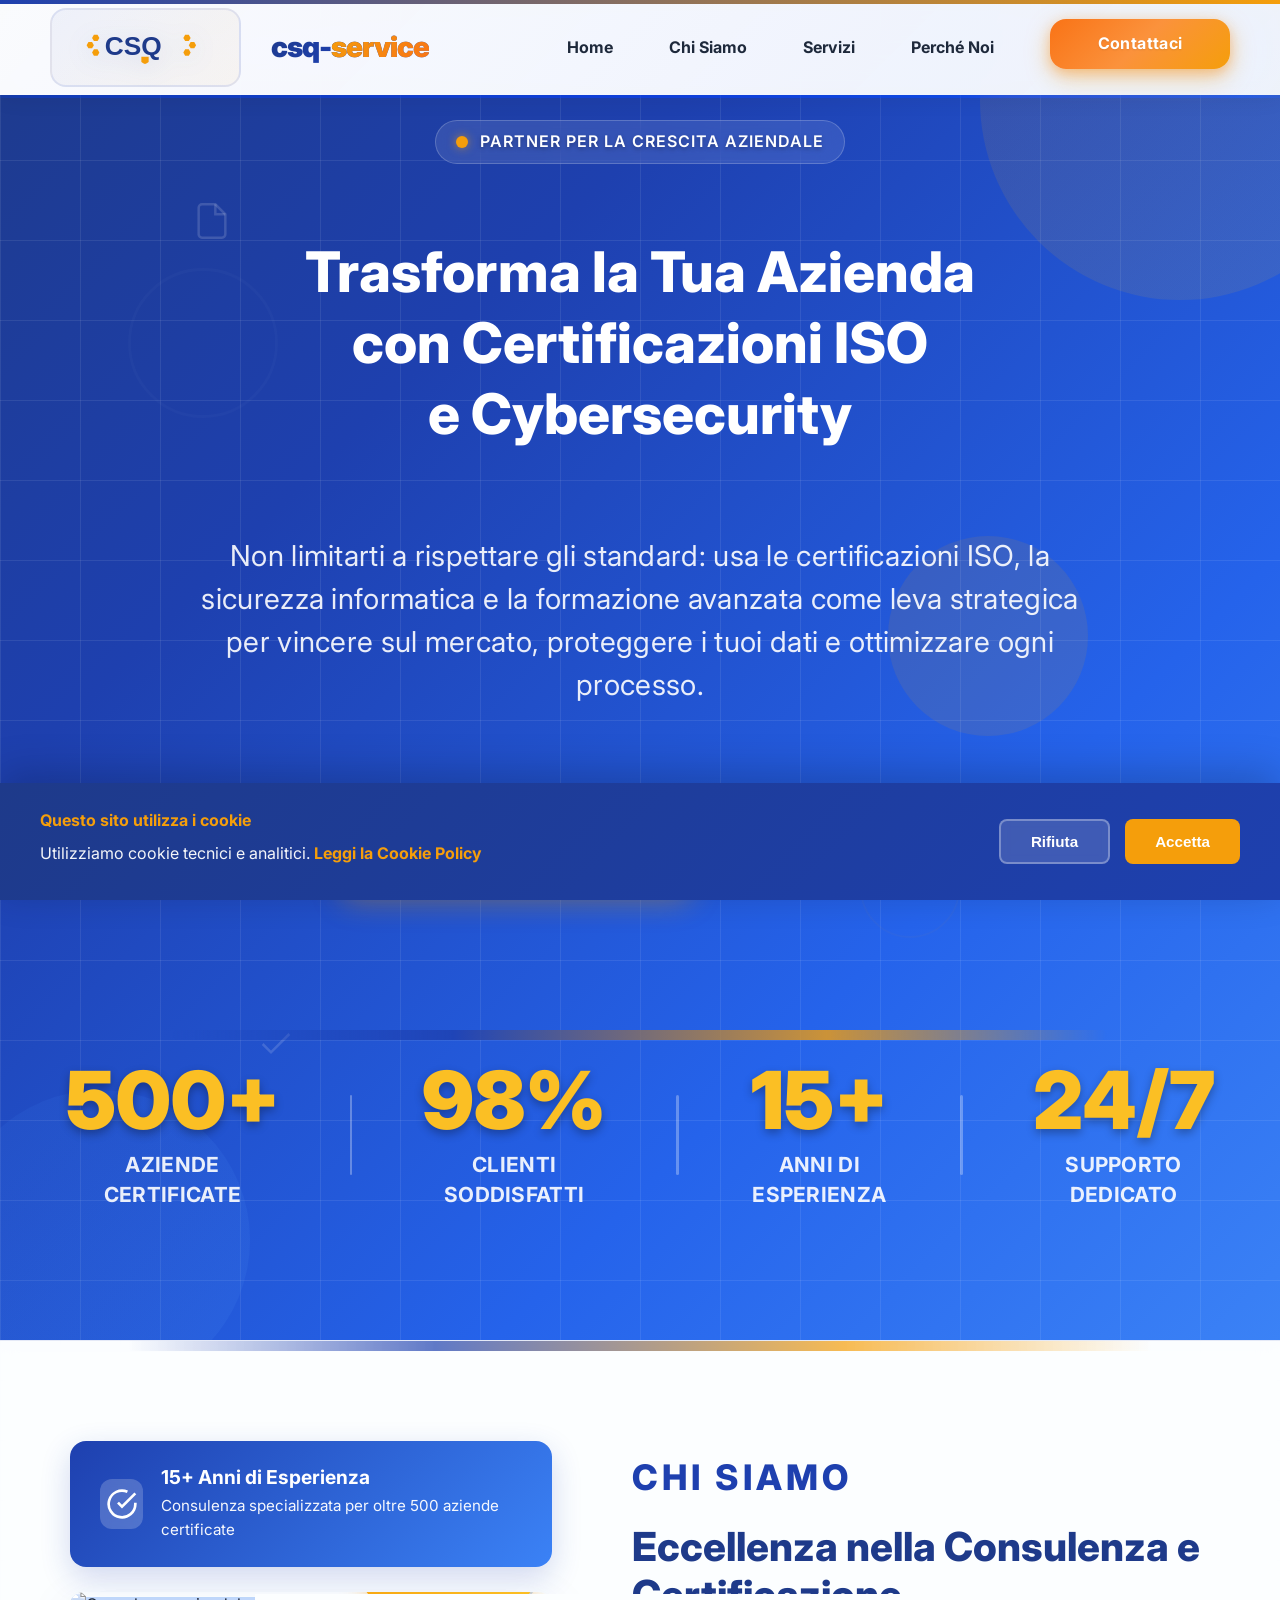
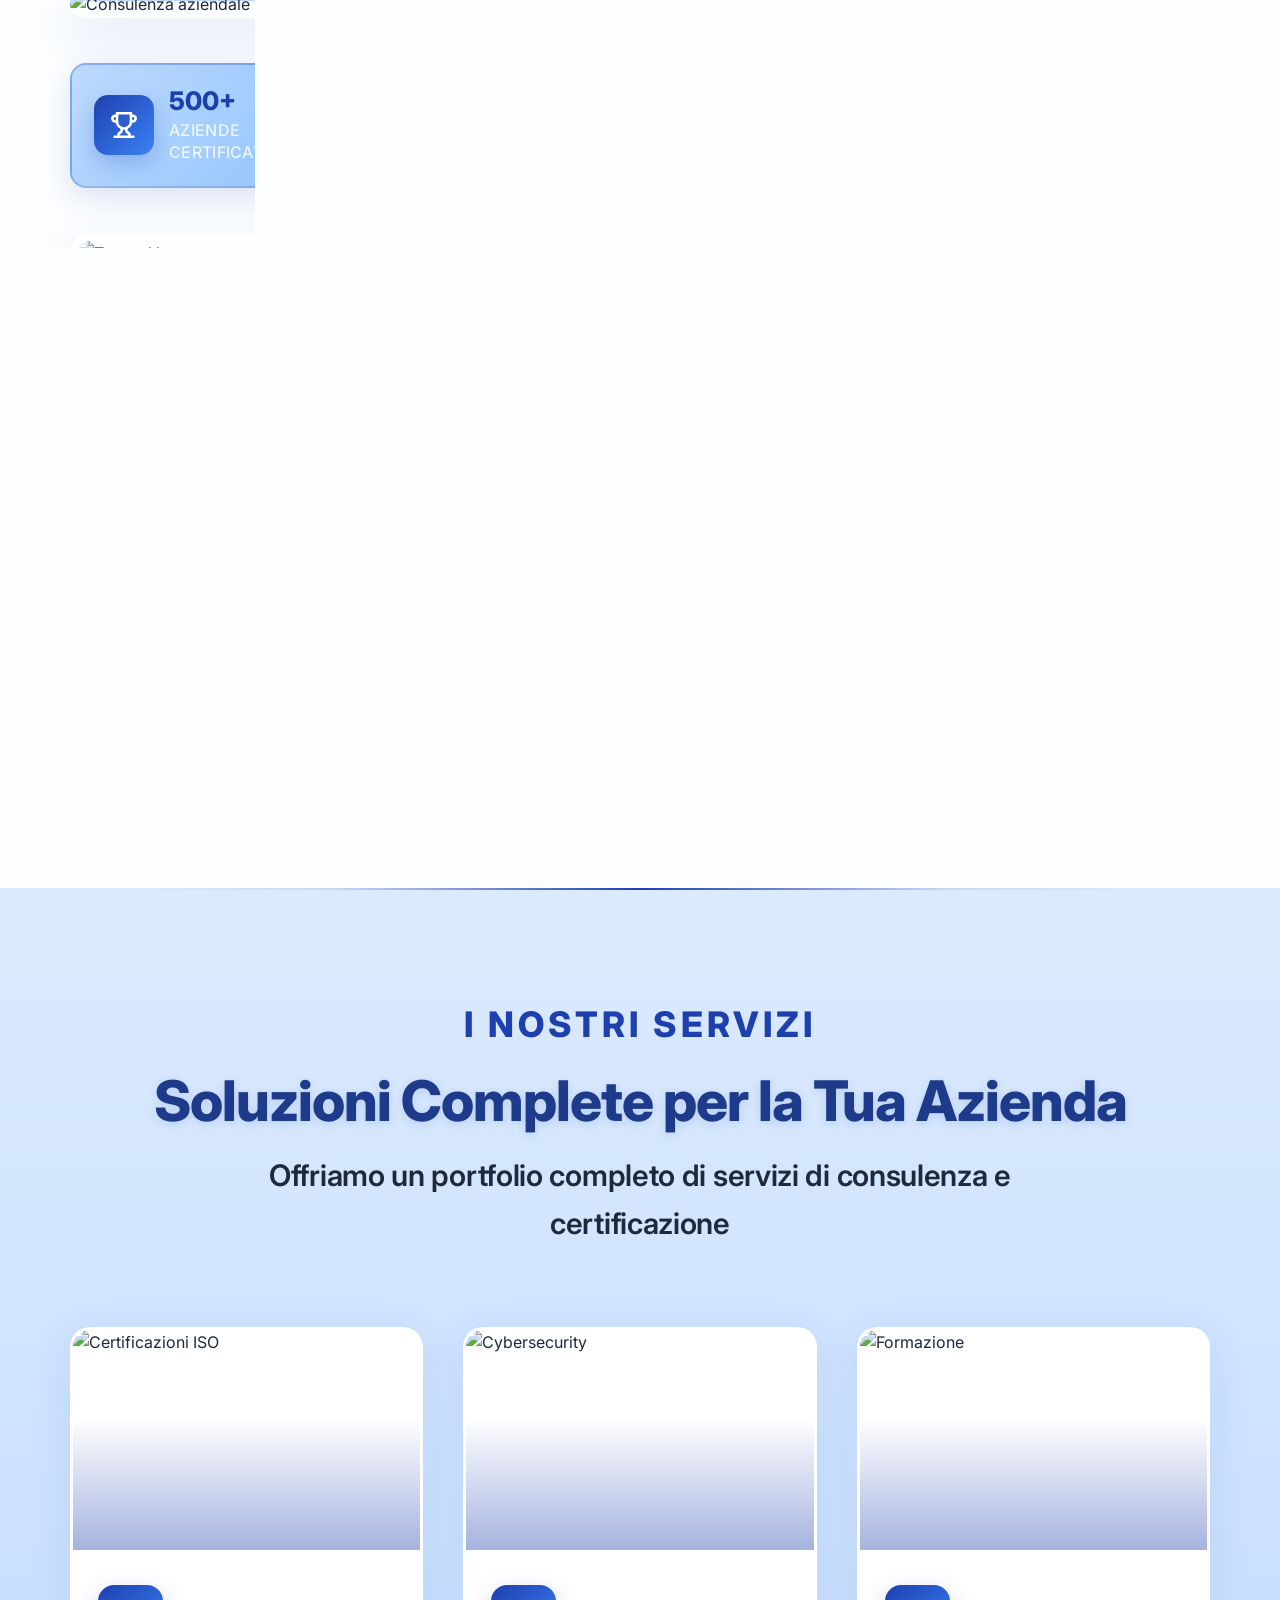
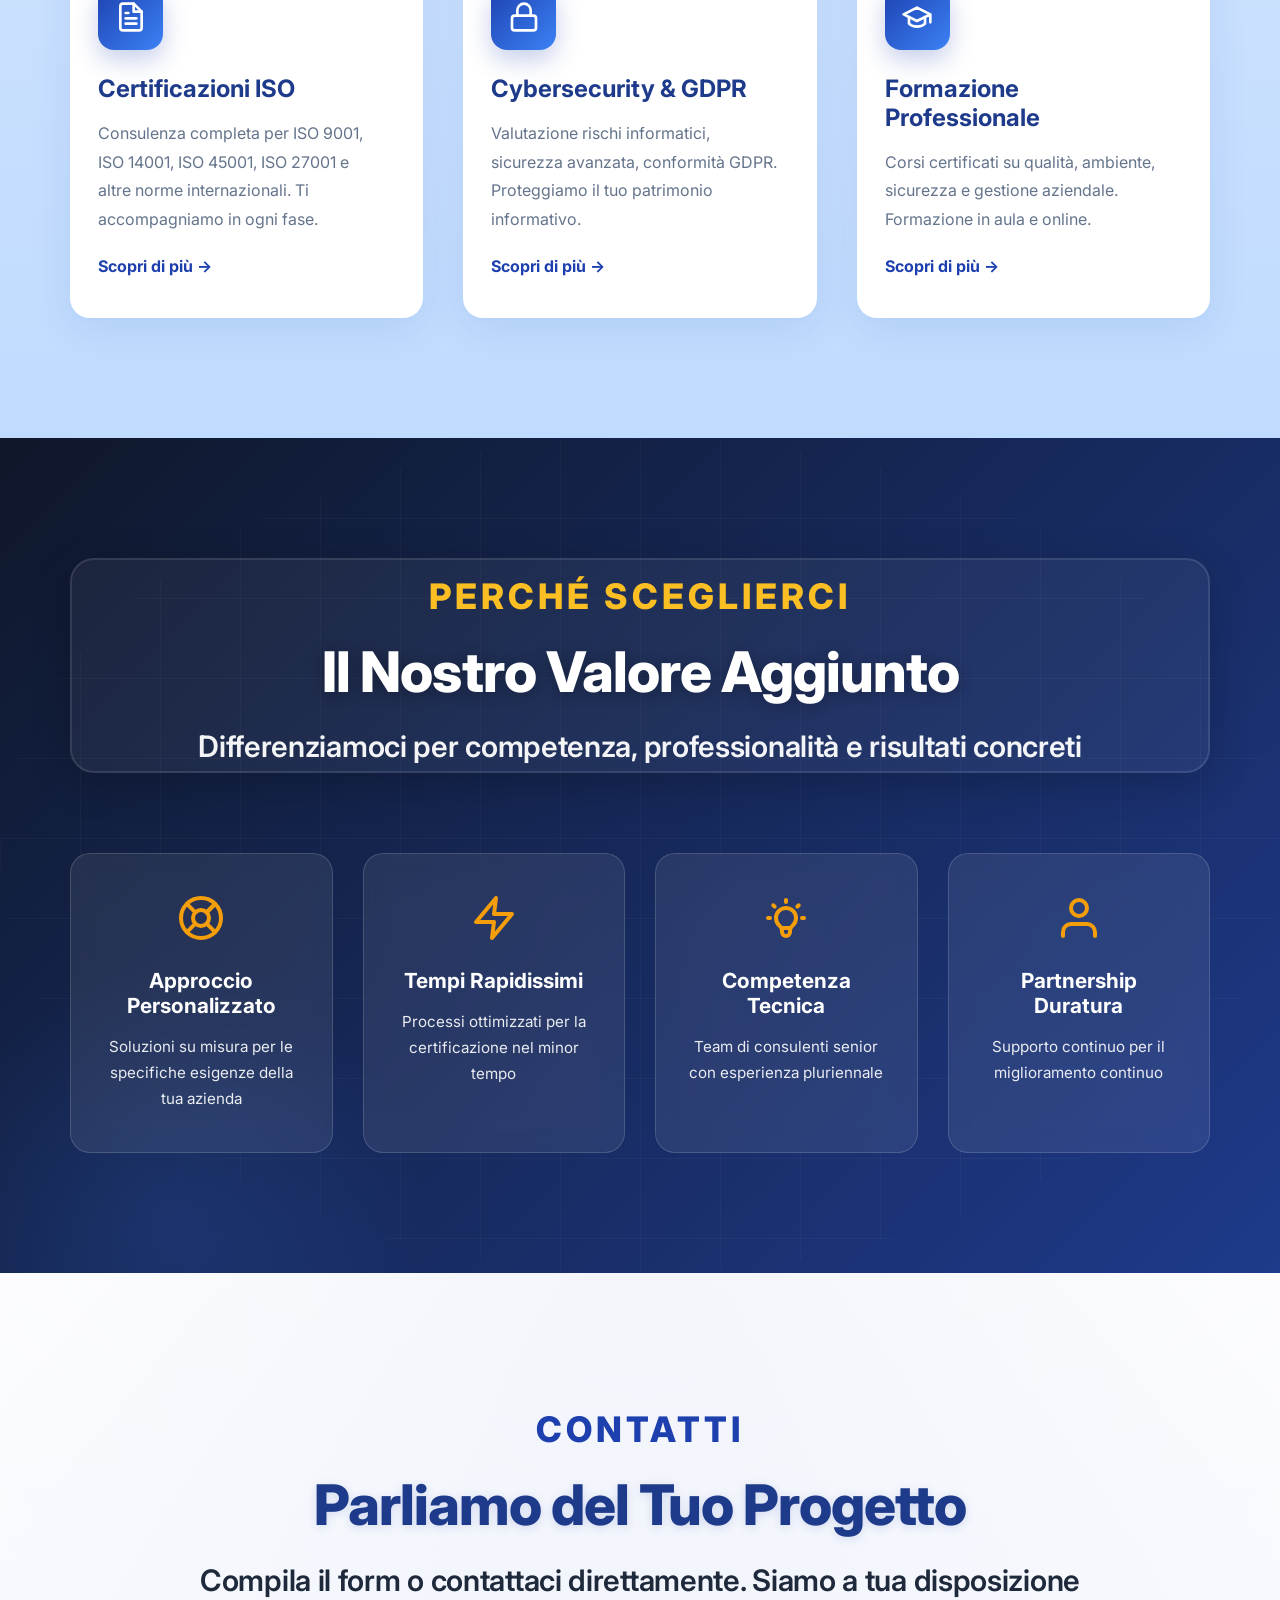
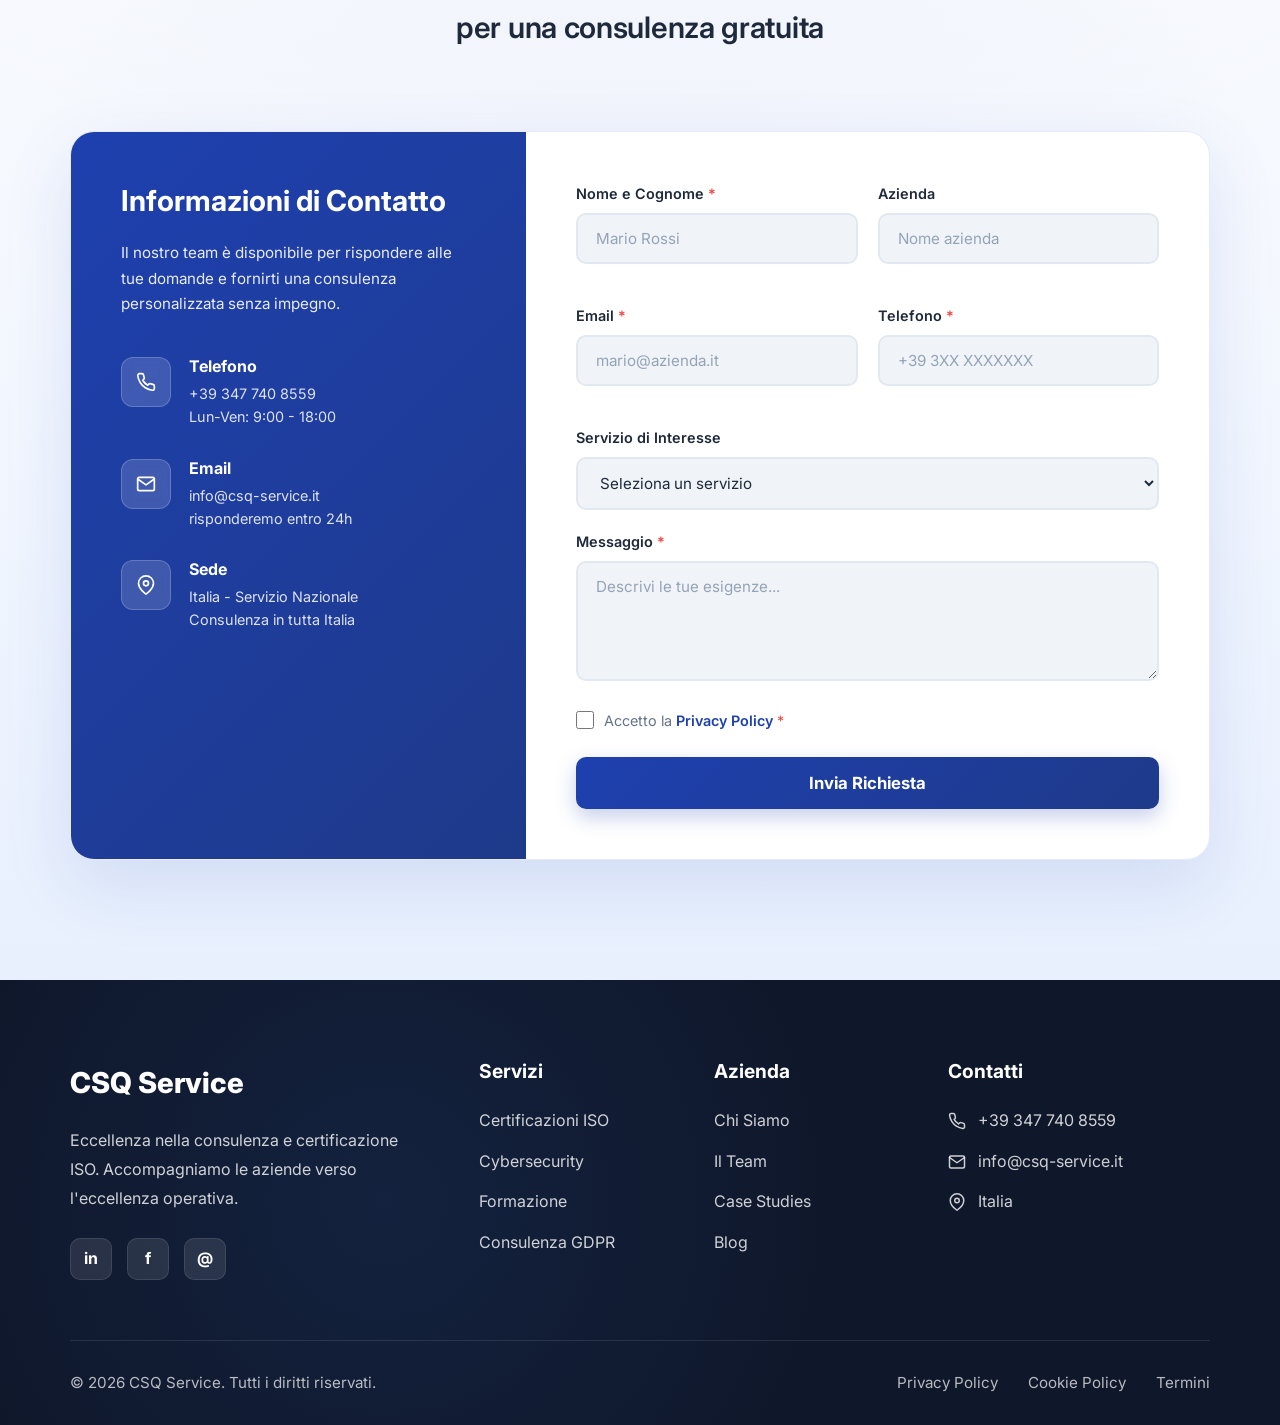
==== commit 8622844a: "Add files via upload" ====
--- a/index.html
+++ b/index.html
@@ -10,7 +10,8 @@
     <link rel="stylesheet" href="style.css">
 </head>
 <body>
-    <header>
+    <!-- Header -->
+<header>
     <div class="header-container">
         <nav>
             <div class="header-left">
@@ -38,6 +39,7 @@
 </header>
 
 <section class="hero-iso" id="home">
+    <!-- Elementi grafici animati in background -->
     <div class="hero-shapes">
         <div class="shape shape-1"></div>
         <div class="shape shape-2"></div>
@@ -62,6 +64,7 @@
         </div>
     </div>
     
+    <!-- Grid pattern overlay -->
     <div class="hero-grid"></div>
     
     <div class="container">
@@ -72,9 +75,9 @@
             </div>
             
             <h1 class="hero-title">
-                <span class="title-line animate-on-scroll delay-100">Trasforma la Tua Azienda</span>
-                <span class="title-line highlight-strategica animate-on-scroll delay-200">con Certificazioni <span class="highlight">ISO</span></span>
-                <span class="title-line highlight-strategica animate-on-scroll delay-300">e Cybersecurity</span>
+                <span class="title-line">Trasforma la Tua Azienda</span>
+                <span class="title-line">con Certificazioni <span class="highlight">ISO</span></span>
+                <span class="title-line">e Cybersecurity</span>
             </h1>
             
             <p class="hero-subtitle">
@@ -125,10 +128,13 @@
     
 </section>
 
+<!-- About Section -->
 <section class="about" id="chi-siamo">
     <div class="container">
-        <div class="about-grid animate-on-scroll">
+        <div class="about-grid-enhanced">
+            <!-- Colonna sinistra con immagine e elementi aggiuntivi -->
             <div class="about-left-column">
+                <!-- Card in alto -->
                 <div class="about-top-card">
                     <div class="top-card-icon">
                         <svg width="32" height="32" viewBox="0 0 24 24" fill="none" stroke="currentColor" stroke-width="2">
@@ -142,6 +148,7 @@
                     </div>
                 </div>
 
+                <!-- Immagine principale -->
                 <div class="about-image">
                     <img src="https://images.unsplash.com/photo-1556761175-5973dc0f32e7?w=800&q=80" alt="Consulenza aziendale">
                     <div class="image-overlay-badge">
@@ -150,7 +157,9 @@
                     </div>
                 </div>
 
-                <div class="about-bottom-cards">
+                <!-- Card in basso -->
+<!-- Card in basso -->
+<div class="about-bottom-cards">
     <div class="bottom-stat-card">
         <div class="stat-icon">
             <svg width="28" height="28" viewBox="0 0 24 24" fill="none" stroke="currentColor" stroke-width="2.5" stroke-linecap="round" stroke-linejoin="round">
@@ -180,17 +189,19 @@
         </div>
     </div>
 </div>
+<!-- Seconda immagine -->
 <div class="about-secondary-image">
     <img src="https://images.unsplash.com/photo-1551434678-e076c223a692?w=800&h=500&q=80" alt="Team al lavoro">
 </div>
             </div>
 
+            <!-- Colonna destra con contenuto testuale -->
             <div class="about-content">
-                <span class="section-tag"><h1>Chi Siamo</h1></span>
+                <span class="section-tag">Chi Siamo</span>
                 <h2>Eccellenza nella Consulenza e Certificazione</h2>
                 
                 <div class="about-intro-grid">
-                    <div class="intro-card animate-on-scroll delay-100">
+                    <div class="intro-card">
                         <div class="intro-card-icon">
                             <svg width="40" height="40" viewBox="0 0 24 24" fill="none" stroke="currentColor" stroke-width="2">
                                 <path d="M12 2L2 7l10 5 10-5-10-5zM2 17l10 5 10-5M2 12l10 5 10-5"/>
@@ -200,7 +211,7 @@
                         <p>Le certificazioni ISO rappresentano un valore strategico fondamentale per le aziende che desiderano distinguersi nel mercato globale. Offriamo consulenza specializzata di alto livello.</p>
                     </div>
                     
-                    <div class="intro-card animate-on-scroll delay-200">
+                    <div class="intro-card">
                         <div class="intro-card-icon">
                             <svg width="40" height="40" viewBox="0 0 24 24" fill="none" stroke="currentColor" stroke-width="2">
                                 <polygon points="12 2 15.09 8.26 22 9.27 17 14.14 18.18 21.02 12 17.77 5.82 21.02 7 14.14 2 9.27 8.91 8.26 12 2"/>
@@ -212,7 +223,7 @@
                 </div>
                 
                 <div class="about-features">
-                    <div class="feature-item animate-on-scroll delay-100">
+                    <div class="feature-item">
                         <div class="feature-icon">
                             <svg width="24" height="24" viewBox="0 0 24 24" fill="none" stroke="currentColor" stroke-width="2.5" stroke-linecap="round" stroke-linejoin="round">
                                 <polyline points="20 6 9 17 4 12"></polyline>
@@ -223,7 +234,7 @@
                             <p>Team di esperti qualificati</p>
                         </div>
                     </div>
-                    <div class="feature-item animate-on-scroll delay-200">
+                    <div class="feature-item">
                         <div class="feature-icon">
                             <svg width="24" height="24" viewBox="0 0 24 24" fill="none" stroke="currentColor" stroke-width="2.5" stroke-linecap="round" stroke-linejoin="round">
                                 <polyline points="20 6 9 17 4 12"></polyline>
@@ -234,7 +245,7 @@
                             <p>Processi ottimizzati</p>
                         </div>
                     </div>
-                    <div class="feature-item animate-on-scroll delay-300">
+                    <div class="feature-item">
                         <div class="feature-icon">
                             <svg width="24" height="24" viewBox="0 0 24 24" fill="none" stroke="currentColor" stroke-width="2.5" stroke-linecap="round" stroke-linejoin="round">
                                 <polyline points="20 6 9 17 4 12"></polyline>
@@ -245,7 +256,7 @@
                             <p>Assistenza dedicata</p>
                         </div>
                     </div>
-                    <div class="feature-item animate-on-scroll delay-400">
+                    <div class="feature-item">
                         <div class="feature-icon">
                             <svg width="24" height="24" viewBox="0 0 24 24" fill="none" stroke="currentColor" stroke-width="2.5" stroke-linecap="round" stroke-linejoin="round">
                                 <polyline points="20 6 9 17 4 12"></polyline>
@@ -262,16 +273,17 @@
     </div>
 </section>
 
+    <!-- Services Section -->
     <section class="services" id="servizi">
         <div class="container">
-            <div class="section-header animate-on-scroll">
-                <span class="section-tag"><h1>Nostri Servizi</h1></span>
+            <div class="section-header">
+                <span class="section-tag">I Nostri Servizi</span>
                 <h2 class="section-title">Soluzioni Complete per la Tua Azienda</h2>
                 <p class="section-subtitle">Offriamo un portfolio completo di servizi di consulenza e certificazione</p>
             </div>
             
             <div class="services-grid">
-                <div class="service-card animate-on-scroll delay-100">
+                <div class="service-card">
                     <div class="service-image">
                         <img src="https://images.unsplash.com/photo-1554224155-6726b3ff858f?w=600&q=80" alt="Certificazioni ISO">
                     </div>
@@ -291,7 +303,7 @@
                     </div>
                 </div>
 
-                <div class="service-card animate-on-scroll delay-200">
+                <div class="service-card">
                     <div class="service-image">
                         <img src="https://images.unsplash.com/photo-1563986768609-322da13575f3?w=600&q=80" alt="Cybersecurity">
                     </div>
@@ -308,7 +320,7 @@
                     </div>
                 </div>
 
-                <div class="service-card animate-on-scroll delay-300">
+                <div class="service-card">
                     <div class="service-image">
                         <img src="https://images.unsplash.com/photo-1524178232363-1fb2b075b655?w=600&q=80" alt="Formazione">
                     </div>
@@ -328,16 +340,17 @@
         </div>
     </section>
 
+    <!-- Why Choose Us -->
     <section class="why-us" id="perche-noi">
         <div class="container">
-            <div class="section-header animate-on-scroll">
-                <span class="section-tag" style="color: #60a5fa;"><h1>Perché Sceglierci</h1></span>
-                <h3 class="section-title">Il Nostro Valore Aggiunto</h3>
+            <div class="section-header">
+                <span class="section-tag" style="color: #60a5fa;">Perché Sceglierci</span>
+                <h2 class="section-title">Il Nostro Valore Aggiunto</h2>
                 <p class="section-subtitle">Differenziamoci per competenza, professionalità e risultati concreti</p>
             </div>
             
             <div class="why-grid">
-                <div class="why-card animate-on-scroll delay-100">
+                <div class="why-card">
                     <div class="why-icon">
                         <svg width="48" height="48" viewBox="0 0 24 24" fill="none" stroke="currentColor" stroke-width="2" stroke-linecap="round" stroke-linejoin="round">
                             <circle cx="12" cy="12" r="10"></circle>
@@ -352,7 +365,7 @@
                     <h3>Approccio Personalizzato</h3>
                     <p>Soluzioni su misura per le specifiche esigenze della tua azienda</p>
                 </div>
-                <div class="why-card animate-on-scroll delay-200">
+                <div class="why-card">
                     <div class="why-icon">
                         <svg width="48" height="48" viewBox="0 0 24 24" fill="none" stroke="currentColor" stroke-width="2" stroke-linecap="round" stroke-linejoin="round">
                             <polygon points="13 2 3 14 12 14 11 22 21 10 12 10 13 2"></polygon>
@@ -361,7 +374,7 @@
                     <h3>Tempi Rapidissimi</h3>
                     <p>Processi ottimizzati per la certificazione nel minor tempo</p>
                 </div>
-                <div class="why-card animate-on-scroll delay-300">
+                <div class="why-card">
                     <div class="why-icon">
                         <svg width="48" height="48" viewBox="0 0 24 24" fill="none" stroke="currentColor" stroke-width="2" stroke-linecap="round" stroke-linejoin="round">
                             <path d="M9.663 17h4.673M12 3v1m6.364 1.636l-.707.707M21 12h-1M4 12H3m3.343-5.657l-.707-.707m2.828 9.9a5 5 0 117.072 0l-.548.547A3.374 3.374 0 0014 18.469V19a2 2 0 11-4 0v-.531c0-.895-.356-1.754-.988-2.386l-.548-.547z"></path>
@@ -370,7 +383,7 @@
                     <h3>Competenza Tecnica</h3>
                     <p>Team di consulenti senior con esperienza pluriennale</p>
                 </div>
-                <div class="why-card animate-on-scroll delay-400">
+                <div class="why-card">
                     <div class="why-icon">
                         <svg width="48" height="48" viewBox="0 0 24 24" fill="none" stroke="currentColor" stroke-width="2" stroke-linecap="round" stroke-linejoin="round">
                             <path d="M20 21v-2a4 4 0 0 0-4-4H8a4 4 0 0 0-4 4v2"></path>
@@ -384,16 +397,17 @@
         </div>
     </section>
 
+    <!-- Contact Section -->
     <section class="contact" id="contatti">
         <div class="container">
-            <div class="section-header animate-on-scroll">
-                <span class="section-tag"><h1>Contatti</h1></span>
+            <div class="section-header">
+                <span class="section-tag">Contatti</span>
                 <h2 class="section-title">Parliamo del Tuo Progetto</h2>
                 <p class="section-subtitle">Compila il form o contattaci direttamente. Siamo a tua disposizione per una consulenza gratuita</p>
             </div>
             
             <div class="contact-wrapper">
-                <div class="contact-info animate-on-scroll delay-100">
+                <div class="contact-info">
                     <h3>Informazioni di Contatto</h3>
                     <p>Il nostro team è disponibile per rispondere alle tue domande e fornirti una consulenza personalizzata senza impegno.</p>
                     
@@ -436,7 +450,7 @@
                     </div>
                 </div>
                 
-                <div class="contact-form-container animate-on-scroll delay-300">
+                <div class="contact-form-container">
                     <form id="contactForm">
                         <div class="form-row">
                             <div class="form-group">
@@ -491,10 +505,11 @@
         </div>
     </section>
 
+    <!-- Footer -->
     <footer>
         <div class="container">
             <div class="footer-grid">
-                <div class="footer-brand animate-on-scroll delay-100">
+                <div class="footer-brand">
                     <div class="logo-text">CSQ Service</div>
                     <p>Eccellenza nella consulenza e certificazione ISO. Accompagniamo le aziende verso l'eccellenza operativa.</p>
                     <div class="footer-social">
@@ -504,7 +519,7 @@
                     </div>
                 </div>
                 
-                <div class="footer-column animate-on-scroll delay-200">
+                <div class="footer-column">
                     <h4>Servizi</h4>
                     <ul>
                         <li><a href="#">Certificazioni ISO</a></li>
@@ -514,7 +529,7 @@
                     </ul>
                 </div>
                 
-                <div class="footer-column animate-on-scroll delay-300">
+                <div class="footer-column">
                     <h4>Azienda</h4>
                     <ul>
                         <li><a href="#">Chi Siamo</a></li>
@@ -524,7 +539,7 @@
                     </ul>
                 </div>
                 
-                <div class="footer-column footer-contact animate-on-scroll delay-400">
+                <div class="footer-column footer-contact">
                     <h4>Contatti</h4>
                     <p>
                         <svg width="18" height="18" viewBox="0 0 24 24" fill="none" stroke="currentColor" stroke-width="2" stroke-linecap="round" stroke-linejoin="round">
@@ -560,6 +575,7 @@
         </div>
     </footer>
 
+    <!-- Cookie Banner -->
     <div class="cookie-banner" id="cookieBanner">
         <div class="cookie-content">
             <p><strong>Questo sito utilizza i cookie</strong></p>
--- a/style.css
+++ b/style.css
@@ -1,6 +1,3 @@
-/* ============================================
-   RESET & VARIABILI - TEMA VERDE CHIARO
-   ============================================ */
 * {
     margin: 0;
     padding: 0;
@@ -8,19 +5,19 @@
 }
 
 :root {
-    --primary-dark: #065f46;
-    --primary-blue: #10b981;
-    --primary-light: #6ee7b7;
-    --accent: #34d399;
-    --accent-light: #6ee7b7;
-    --text-dark: #064e3b;
-    --text-gray: #374151;
-    --text-light: #6b7280;
-    --bg-light: #f0fdf4;
-    --bg-blue-light: #d1fae5;
-    --bg-blue-lighter: #ecfdf5;
+    --primary-dark: #1e3a8a;
+    --primary-blue: #1e40af;
+    --primary-light: #3b82f6;
+    --accent: #f59e0b;
+    --accent-light: #fbbf24;
+    --text-dark: #1e293b;
+    --text-gray: #64748b;
+    --text-light: #94a3b8;
+    --bg-light: #f0f4f8;
+    --bg-blue-light: #e8f0fe;
+    --bg-blue-lighter: #f5f8fc;
     --white: #ffffff;
-    --shadow: rgba(16, 185, 129, 0.1);
+    --shadow: rgba(0, 0, 0, 0.08);
 }
 
 body {
@@ -36,9 +33,7 @@
     line-height: 1.2;
 }
 
-/* ============================================
-   HEADER
-   ============================================ */
+/* Header */
 header {
     background: rgba(255, 255, 255, 0.98);
     backdrop-filter: blur(10px);
@@ -124,15 +119,13 @@
 .nav-cta:hover {
     background: var(--accent-light);
     transform: translateY(-2px);
-    box-shadow: 0 10px 25px rgba(16, 185, 129, 0.3);
-}
-
-/* ============================================
-   HERO SECTION
-   ============================================ */
+    box-shadow: 0 10px 25px rgba(245, 158, 11, 0.3);
+}
+
+/* Hero Section */
 .hero {
     margin-top: 80px;
-    background: linear-gradient(135deg, var(--primary-dark) 0%, var(--primary-blue) 50%, #34d399 100%);
+    background: linear-gradient(135deg, var(--primary-dark) 0%, var(--primary-blue) 50%, #2563eb 100%);
     min-height: 90vh;
     display: flex;
     align-items: center;
@@ -147,10 +140,10 @@
     left: 0;
     right: 0;
     bottom: 0;
-    background:
-    radial-gradient(circle at 20% 50%, rgba(16, 185, 129, 0.3) 0%, transparent 50%),
-    radial-gradient(circle at 80% 20%, rgba(52, 211, 153, 0.15) 0%, transparent 40%),
-    radial-gradient(circle at 60% 80%, rgba(6, 95, 70, 0.4) 0%, transparent 50%);
+    background: 
+        radial-gradient(circle at 20% 50%, rgba(59, 130, 246, 0.3) 0%, transparent 50%),
+        radial-gradient(circle at 80% 20%, rgba(245, 158, 11, 0.15) 0%, transparent 40%),
+        radial-gradient(circle at 60% 80%, rgba(30, 58, 138, 0.4) 0%, transparent 50%);
     opacity: 0.6;
 }
 
@@ -161,7 +154,7 @@
     left: 0;
     right: 0;
     bottom: 0;
-    background: url('data:image/svg+xml, <svg width="100" height="100" xmlns="http://www.w3.org/2000/svg"><rect width="100" height="100" fill="none" stroke="rgba(255,255,255,0.05)" stroke-width="1"/></svg>');
+    background: url('data:image/svg+xml,<svg width="100" height="100" xmlns="http://www.w3.org/2000/svg"><rect width="100" height="100" fill="none" stroke="rgba(255,255,255,0.05)" stroke-width="1"/></svg>');
     opacity: 0.3;
 }
 
@@ -217,7 +210,7 @@
     background: var(--accent-light);
     border-color: var(--accent-light);
     transform: translateY(-3px);
-    box-shadow: 0 15px 35px rgba(16, 185, 129, 0.4);
+    box-shadow: 0 15px 35px rgba(245, 158, 11, 0.4);
 }
 
 .btn-secondary {
@@ -249,12 +242,10 @@
     box-shadow: 0 30px 60px rgba(0,0,0,0.3);
 }
 
-/* ============================================
-   STATS BAR
-   ============================================ */
+/* Stats Bar - Sfondo con gradiente blu chiaro */
 .stats-bar {
-    background: linear-gradient(135deg, #d1fae5 0%, #a7f3d0 50%, #6ee7b7 100%);
-    padding: 80px 0 100px 0;
+    background: linear-gradient(135deg, #e8f0fe 0%, #dbeafe 50%, #bfdbfe 100%);
+    padding: 80px 0 100px 0; /* Aumentato padding bottom */
     position: relative;
     z-index: 10;
     border-bottom: 3px solid var(--primary-blue);
@@ -268,7 +259,7 @@
     left: 0;
     right: 0;
     bottom: 0;
-    background: radial-gradient(circle at 10% 50%, rgba(16, 185, 129, 0.1) 0%, transparent 50%);
+    background: radial-gradient(circle at 10% 50%, rgba(30, 64, 175, 0.1) 0%, transparent 50%);
 }
 
 .stats-container {
@@ -303,14 +294,12 @@
     letter-spacing: 1px;
 }
 
-/* ============================================
-   ABOUT SECTION
-   ============================================ */
+/* About Section - Sfondo gradiente blu chiaro */
 .about {
-    background: linear-gradient(180deg, var(--bg-blue-lighter) 0%, #d1fae5 100%);
+    background: linear-gradient(180deg, var(--bg-blue-lighter) 0%, #e8f0fe 100%);
     position: relative;
     overflow: hidden;
-    padding: 120px 0;
+    padding: 120px 0; /* Aumentato padding */
 }
 
 .about::before {
@@ -320,7 +309,7 @@
     right: -100px;
     width: 500px;
     height: 500px;
-    background: radial-gradient(circle, rgba(16, 185, 129, 0.08) 0%, transparent 70%);
+    background: radial-gradient(circle, rgba(30, 64, 175, 0.08) 0%, transparent 70%);
     border-radius: 50%;
 }
 
@@ -331,7 +320,7 @@
     left: -150px;
     width: 400px;
     height: 400px;
-    background: radial-gradient(circle, rgba(52, 211, 153, 0.05) 0%, transparent 70%);
+    background: radial-gradient(circle, rgba(245, 158, 11, 0.05) 0%, transparent 70%);
     border-radius: 50%;
 }
 
@@ -351,7 +340,7 @@
 .about-image img {
     width: 100%;
     border-radius: 20px;
-    box-shadow: 0 25px 50px rgba(16, 185, 129, 0.15);
+    box-shadow: 0 25px 50px rgba(30, 64, 175, 0.15);
 }
 
 .about-image::before {
@@ -395,15 +384,15 @@
     padding: 22px;
     background: var(--white);
     border-radius: 14px;
-    box-shadow: 0 8px 25px rgba(16, 185, 129, 0.08);
-    border: 1px solid rgba(16, 185, 129, 0.08);
+    box-shadow: 0 8px 25px rgba(30, 64, 175, 0.08);
+    border: 1px solid rgba(30, 64, 175, 0.08);
     transition: all 0.3s;
 }
 
 .feature-item:hover {
     transform: translateY(-5px);
-    box-shadow: 0 15px 35px rgba(16, 185, 129, 0.12);
-    border-color: rgba(16, 185, 129, 0.15);
+    box-shadow: 0 15px 35px rgba(30, 64, 175, 0.12);
+    border-color: rgba(30, 64, 175, 0.15);
 }
 
 .feature-icon {
@@ -418,7 +407,7 @@
     font-size: 1.5rem;
     font-weight: 700;
     flex-shrink: 0;
-    box-shadow: 0 5px 15px rgba(16, 185, 129, 0.2);
+    box-shadow: 0 5px 15px rgba(30, 64, 175, 0.2);
 }
 
 .feature-text h4 {
@@ -433,13 +422,11 @@
     margin: 0;
 }
 
-/* ============================================
-   SERVICES SECTION
-   ============================================ */
+/* Services Section - Sfondo gradiente blu-grigio */
 .services {
-    background: linear-gradient(180deg, #d1fae5 0%, #a7f3d0 30%, var(--white) 100%);
-    position: relative;
-    padding: 120px 0;
+    background: linear-gradient(180deg, #e8f0fe 0%, #dbeafe 30%, var(--white) 100%);
+    position: relative;
+    padding: 120px 0; /* Aumentato padding */
 }
 
 .services::before {
@@ -449,14 +436,14 @@
     left: 0;
     right: 0;
     bottom: 0;
-    background:
-    radial-gradient(circle at 20% 30%, rgba(52, 211, 153, 0.06) 0%, transparent 50%),
-    radial-gradient(circle at 80% 70%, rgba(16, 185, 129, 0.08) 0%, transparent 50%);
+    background: 
+        radial-gradient(circle at 20% 30%, rgba(245, 158, 11, 0.06) 0%, transparent 50%),
+        radial-gradient(circle at 80% 70%, rgba(30, 64, 175, 0.08) 0%, transparent 50%);
 }
 
 .section-header {
     text-align: center;
-    margin-bottom: 80px;
+    margin-bottom: 80px; /* Aumentato da 70px */
 }
 
 .services-grid {
@@ -470,15 +457,15 @@
     background: var(--white);
     border-radius: 20px;
     overflow: hidden;
-    box-shadow: 0 10px 40px rgba(16, 185, 129, 0.1);
+    box-shadow: 0 10px 40px rgba(30, 64, 175, 0.1);
     transition: all 0.4s;
-    border: 1px solid rgba(16, 185, 129, 0.1);
+    border: 1px solid rgba(30, 64, 175, 0.1);
 }
 
 .service-card:hover {
     transform: translateY(-15px);
-    box-shadow: 0 25px 60px rgba(16, 185, 129, 0.18);
-    border-color: rgba(16, 185, 129, 0.2);
+    box-shadow: 0 25px 60px rgba(30, 64, 175, 0.18);
+    border-color: rgba(30, 64, 175, 0.2);
 }
 
 .service-image {
@@ -494,7 +481,7 @@
     left: 0;
     right: 0;
     height: 60%;
-    background: linear-gradient(to top, rgba(16, 185, 129, 0.4), transparent);
+    background: linear-gradient(to top, rgba(30, 64, 175, 0.4), transparent);
 }
 
 .service-image img {
@@ -523,7 +510,7 @@
     color: var(--white);
     font-size: 2rem;
     margin-bottom: 25px;
-    box-shadow: 0 10px 25px rgba(16, 185, 129, 0.25);
+    box-shadow: 0 10px 25px rgba(30, 64, 175, 0.25);
 }
 
 .service-content h3 {
@@ -553,15 +540,13 @@
     gap: 12px;
 }
 
-/* ============================================
-   WHY CHOOSE US
-   ============================================ */
+/* Why Choose Us - Sfondo gradiente blu scuro */
 .why-us {
-    background: linear-gradient(135deg, #064e3b 0%, var(--primary-dark) 40%, var(--primary-blue) 100%);
+    background: linear-gradient(135deg, #0f172a 0%, var(--primary-dark) 40%, var(--primary-blue) 100%);
     color: var(--white);
     position: relative;
     overflow: hidden;
-    padding: 120px 0;
+    padding: 120px 0; /* Aumentato padding */
 }
 
 .why-us::before {
@@ -571,7 +556,7 @@
     right: -20%;
     width: 800px;
     height: 800px;
-    background: radial-gradient(circle, rgba(52, 211, 153, 0.1) 0%, transparent 60%);
+    background: radial-gradient(circle, rgba(245, 158, 11, 0.1) 0%, transparent 60%);
     border-radius: 50%;
 }
 
@@ -582,7 +567,7 @@
     left: -10%;
     width: 600px;
     height: 600px;
-    background: radial-gradient(circle, rgba(16, 185, 129, 0.15) 0%, transparent 60%);
+    background: radial-gradient(circle, rgba(59, 130, 246, 0.15) 0%, transparent 60%);
     border-radius: 50%;
 }
 
@@ -636,13 +621,11 @@
     line-height: 1.7;
 }
 
-/* ============================================
-   CONTACT SECTION
-   ============================================ */
+/* Contact Section - Sfondo gradiente blu chiaro */
 .contact {
-    background: linear-gradient(180deg, var(--white) 0%, #d1fae5 100%);
-    position: relative;
-    padding: 120px 0;
+    background: linear-gradient(180deg, var(--white) 0%, #e8f0fe 100%);
+    position: relative;
+    padding: 120px 0; /* Aumentato padding */
 }
 
 .contact::before {
@@ -652,12 +635,13 @@
     left: 0;
     right: 0;
     bottom: 0;
-    background: radial-gradient(circle at 50% 0%, rgba(16, 185, 129, 0.05) 0%, transparent 60%);
+    background: radial-gradient(circle at 50% 0%, rgba(30, 64, 175, 0.05) 0%, transparent 60%);
 }
 
 .contact .section-header {
-    margin-bottom: 80px;
-}
+    margin-bottom: 80px; /* Più spazio sotto l'header */
+}
+
 
 .contact-wrapper {
     display: grid;
@@ -666,8 +650,8 @@
     background: var(--white);
     border-radius: 24px;
     overflow: hidden;
-    box-shadow: 0 25px 70px rgba(16, 185, 129, 0.12);
-    border: 1px solid rgba(16, 185, 129, 0.1);
+    box-shadow: 0 25px 70px rgba(30, 64, 175, 0.12);
+    border: 1px solid rgba(30, 64, 175, 0.1);
     position: relative;
 }
 
@@ -792,7 +776,7 @@
     outline: none;
     border-color: var(--primary-blue);
     background: var(--white);
-    box-shadow: 0 0 0 4px rgba(16, 185, 129, 0.1);
+    box-shadow: 0 0 0 4px rgba(30, 64, 175, 0.1);
 }
 
 .form-group textarea {
@@ -843,20 +827,18 @@
     transition: all 0.3s;
     width: 100%;
     font-family: inherit;
-    box-shadow: 0 8px 20px rgba(16, 185, 129, 0.25);
+    box-shadow: 0 8px 20px rgba(30, 64, 175, 0.25);
 }
 
 .btn-submit:hover {
-    background: linear-gradient(135deg, var(--primary-dark) 0%, #065f46 100%);
+    background: linear-gradient(135deg, var(--primary-dark) 0%, #1e3a8a 100%);
     transform: translateY(-3px);
-    box-shadow: 0 15px 35px rgba(16, 185, 129, 0.35);
-}
-
-/* ============================================
-   FOOTER
-   ============================================ */
+    box-shadow: 0 15px 35px rgba(30, 64, 175, 0.35);
+}
+
+/* Footer - Sfondo gradiente blu scuro */
 footer {
-    background: linear-gradient(135deg, #064e3b 0%, var(--primary-dark) 100%);
+    background: linear-gradient(135deg, #0f172a 0%, var(--primary-dark) 100%);
     color: var(--white);
     padding: 80px 0 30px;
     position: relative;
@@ -870,7 +852,7 @@
     left: 0;
     right: 0;
     bottom: 0;
-    background: radial-gradient(circle at 30% 50%, rgba(16, 185, 129, 0.1) 0%, transparent 50%);
+    background: radial-gradient(circle at 30% 50%, rgba(59, 130, 246, 0.1) 0%, transparent 50%);
 }
 
 .footer-grid {
@@ -918,7 +900,7 @@
 .footer-social a:hover {
     background: var(--accent);
     transform: translateY(-5px);
-    box-shadow: 0 10px 20px rgba(52, 211, 153, 0.3);
+    box-shadow: 0 10px 20px rgba(245, 158, 11, 0.3);
 }
 
 .footer-column h4 {
@@ -987,9 +969,7 @@
     color: var(--accent);
 }
 
-/* ============================================
-   COOKIE BANNER
-   ============================================ */
+/* Cookie Banner */
 .cookie-banner {
     position: fixed;
     bottom: 0;
@@ -1054,7 +1034,7 @@
 
 .btn-accept:hover {
     background: var(--accent-light);
-    box-shadow: 0 10px 25px rgba(52, 211, 153, 0.4);
+    box-shadow: 0 10px 25px rgba(245, 158, 11, 0.4);
     transform: translateY(-2px);
 }
 
@@ -1070,13 +1050,12 @@
     transform: translateY(-2px);
 }
 
-/* ============================================
-   RESPONSIVE
-   ============================================ */
+/* Responsive */
 @media (max-width: 1024px) {
     .stats-bar {
         padding: 60px 0 80px 0;
     }
+    
     .about,
     .services,
     .why-us,
@@ -1095,7 +1074,7 @@
     .stats-container {
         display: flex;
         justify-content: center;
-        gap: 120px;
+        gap: 120px; /* Aumentato gap */
         position: relative;
     }
 
@@ -1121,6 +1100,7 @@
     .header-left {
         gap: 12px;
     }
+
     .header-brand-text {
         font-size: 0.9rem;
     }
@@ -1182,12 +1162,9 @@
         font-size: 2.5rem;
     }
 }
-
-/* ============================================
-   SEZIONE COS'È LA CONSULENZA ISO
-   ============================================ */
+/* Sezione Cos'è la Consulenza ISO - Migliorata */
 .consulenza-intro {
-    background: linear-gradient(135deg, #f0fdf4 0%, #d1fae5 50%, #a7f3d0 100%);
+    background: linear-gradient(135deg, #f0f9ff 0%, #e0f2fe 50%, #dbeafe 100%);
     position: relative;
     overflow: hidden;
     padding: 120px 0;
@@ -1200,7 +1177,7 @@
     right: -200px;
     width: 600px;
     height: 600px;
-    background: radial-gradient(circle, rgba(16, 185, 129, 0.08) 0%, transparent 70%);
+    background: radial-gradient(circle, rgba(30, 64, 175, 0.08) 0%, transparent 70%);
     border-radius: 50%;
 }
 
@@ -1211,7 +1188,7 @@
     left: -150px;
     width: 500px;
     height: 500px;
-    background: radial-gradient(circle, rgba(52, 211, 153, 0.06) 0%, transparent 70%);
+    background: radial-gradient(circle, rgba(245, 158, 11, 0.06) 0%, transparent 70%);
     border-radius: 50%;
 }
 
@@ -1246,7 +1223,7 @@
 .consulenza-image img {
     width: 100%;
     border-radius: 20px;
-    box-shadow: 0 30px 60px rgba(16, 185, 129, 0.15);
+    box-shadow: 0 30px 60px rgba(30, 64, 175, 0.15);
     border: 8px solid var(--white);
 }
 
@@ -1274,8 +1251,8 @@
     background: var(--white);
     padding: 30px;
     border-radius: 16px;
-    box-shadow: 0 10px 30px rgba(16, 185, 129, 0.08);
-    border: 2px solid rgba(16, 185, 129, 0.08);
+    box-shadow: 0 10px 30px rgba(30, 64, 175, 0.08);
+    border: 2px solid rgba(30, 64, 175, 0.08);
     transition: all 0.3s;
     display: flex;
     align-items: flex-start;
@@ -1284,8 +1261,8 @@
 
 .consulenza-card:hover {
     transform: translateY(-8px);
-    box-shadow: 0 20px 40px rgba(16, 185, 129, 0.15);
-    border-color: rgba(16, 185, 129, 0.2);
+    box-shadow: 0 20px 40px rgba(30, 64, 175, 0.15);
+    border-color: rgba(30, 64, 175, 0.2);
 }
 
 .consulenza-card-icon {
@@ -1298,7 +1275,7 @@
     justify-content: center;
     color: var(--white);
     flex-shrink: 0;
-    box-shadow: 0 5px 15px rgba(16, 185, 129, 0.3);
+    box-shadow: 0 5px 15px rgba(30, 64, 175, 0.3);
 }
 
 .consulenza-card h4 {
@@ -1315,11 +1292,9 @@
     line-height: 1.6;
 }
 
-/* ============================================
-   SEZIONE CTA CON FORM
-   ============================================ */
+/* Sezione CTA con Form - Stile migliorato */
 .cta-form-section {
-    background: linear-gradient(135deg, var(--primary-dark) 0%, var(--primary-blue) 50%, #34d399 100%);
+    background: linear-gradient(135deg, var(--primary-dark) 0%, var(--primary-blue) 50%, #2563eb 100%);
     padding: 120px 0;
     position: relative;
     overflow: hidden;
@@ -1332,7 +1307,7 @@
     right: -30%;
     width: 800px;
     height: 800px;
-    background: radial-gradient(circle, rgba(52, 211, 153, 0.15) 0%, transparent 60%);
+    background: radial-gradient(circle, rgba(245, 158, 11, 0.15) 0%, transparent 60%);
     border-radius: 50%;
 }
 
@@ -1343,7 +1318,7 @@
     left: -20%;
     width: 600px;
     height: 600px;
-    background: radial-gradient(circle, rgba(16, 185, 129, 0.2) 0%, transparent 60%);
+    background: radial-gradient(circle, rgba(59, 130, 246, 0.2) 0%, transparent 60%);
     border-radius: 50%;
 }
 
@@ -1380,15 +1355,17 @@
     margin: 0 auto;
 }
 
+/* Responsive */
 @media (max-width: 1024px) {
     .consulenza-grid {
         grid-template-columns: 1fr;
         gap: 60px;
     }
+    
     .consulenza-content h2 {
         font-size: 2.2rem;
     }
-
+    
     .consulenza-features {
         grid-template-columns: 1fr;
     }
@@ -1398,22 +1375,20 @@
     .consulenza-content h2 {
         font-size: 1.8rem;
     }
+    
     .consulenza-image {
         order: -1;
     }
-
+    
     .cta-form-container {
         padding: 40px 25px;
     }
-
+    
     .cta-form-header h2 {
         font-size: 2rem;
     }
 }
-
-/* ============================================
-   CTA HEADER - TITOLI MOLTO GRANDI
-   ============================================ */
+/* CTA Header - Titoli MOLTO grandi */
 .cta-form-header {
     text-align: center;
     margin-bottom: 70px;
@@ -1426,7 +1401,7 @@
     text-transform: uppercase;
     letter-spacing: 4px;
     margin-bottom: 25px;
-    color: #6ee7b7;
+    color: #fbbf24;
 }
 
 .cta-form-header h2 {
@@ -1446,6 +1421,7 @@
     line-height: 1.7;
 }
 
+/* Anche per altre sezioni simili */
 .section-header .section-tag {
     font-size: 1.3rem !important;
     font-weight: 800 !important;
@@ -1457,18 +1433,20 @@
     font-weight: 800 !important;
 }
 
+/* Responsive */
 @media (max-width: 1024px) {
     .cta-form-header h2 {
         font-size: 3.5rem !important;
     }
+    
     .cta-form-header .section-tag {
         font-size: 1.3rem !important;
     }
-
+    
     .cta-form-header p {
         font-size: 1.3rem !important;
     }
-
+    
     .section-header .section-title {
         font-size: 2.8rem !important;
     }
@@ -1478,22 +1456,20 @@
     .cta-form-header h2 {
         font-size: 2.5rem !important;
     }
+    
     .cta-form-header .section-tag {
         font-size: 1rem !important;
     }
-
+    
     .cta-form-header p {
         font-size: 1.1rem !important;
     }
-
+    
     .section-header .section-title {
         font-size: 2.2rem !important;
     }
 }
-
-/* ============================================
-   TESTO INTRODUTTIVO - VERSIONE GRAFICA
-   ============================================ */
+/* Testo introduttivo - Versione Grafica */
 .consulenza-content > p {
     font-size: 1.25rem !important;
     line-height: 1.9;
@@ -1504,14 +1480,14 @@
     background: var(--white);
     border-radius: 16px;
     border-left: 5px solid var(--primary-blue);
-    box-shadow: 0 5px 20px rgba(16, 185, 129, 0.08);
+    box-shadow: 0 5px 20px rgba(30, 64, 175, 0.08);
     position: relative;
     transition: all 0.3s;
 }
 
 .consulenza-content > p:hover {
     transform: translateX(8px);
-    box-shadow: 0 8px 30px rgba(16, 185, 129, 0.15);
+    box-shadow: 0 8px 30px rgba(30, 64, 175, 0.15);
     border-left-width: 8px;
 }
 
@@ -1527,13 +1503,14 @@
     line-height: 1;
 }
 
+/* Alternativa: stile a card evidenziate */
 .consulenza-text-block {
-    background: linear-gradient(135deg, var(--white) 0%, #f0fdf4 100%);
+    background: linear-gradient(135deg, var(--white) 0%, #f8fafc 100%);
     padding: 35px 40px;
     border-radius: 20px;
     margin-bottom: 30px;
-    border: 2px solid rgba(16, 185, 129, 0.1);
-    box-shadow: 0 10px 30px rgba(16, 185, 129, 0.08);
+    border: 2px solid rgba(30, 64, 175, 0.1);
+    box-shadow: 0 10px 30px rgba(30, 64, 175, 0.08);
     position: relative;
     overflow: hidden;
 }
@@ -1555,7 +1532,7 @@
     right: -50px;
     width: 200px;
     height: 200px;
-    background: radial-gradient(circle, rgba(52, 211, 153, 0.1) 0%, transparent 70%);
+    background: radial-gradient(circle, rgba(245, 158, 11, 0.1) 0%, transparent 70%);
     border-radius: 50%;
 }
 
@@ -1573,6 +1550,7 @@
     font-weight: 700;
 }
 
+/* Highlight box per frasi chiave */
 .consulenza-highlight {
     background: linear-gradient(135deg, var(--primary-blue), var(--primary-light));
     color: var(--white);
@@ -1582,7 +1560,7 @@
     font-weight: 600;
     text-align: center;
     margin: 40px 0;
-    box-shadow: 0 15px 40px rgba(16, 185, 129, 0.3);
+    box-shadow: 0 15px 40px rgba(30, 64, 175, 0.3);
     position: relative;
     overflow: hidden;
 }
@@ -1603,6 +1581,7 @@
     margin: 0;
 }
 
+/* Icone decorative prima dei paragrafi */
 .consulenza-content > p:nth-of-type(1)::before {
     content: '🎯';
     position: absolute;
@@ -1630,21 +1609,19 @@
     opacity: 0.3;
 }
 
+/* Responsive */
 @media (max-width: 768px) {
     .consulenza-content > p,
     .consulenza-text-block p {
         font-size: 1.1rem !important;
         padding: 20px;
     }
+    
     .consulenza-highlight {
         font-size: 1.2rem !important;
         padding: 25px;
     }
 }
-
-/* ============================================
-   INTRO HIGHLIGHT CARD
-   ============================================ */
 .intro-highlight-card {
     background: linear-gradient(135deg, var(--primary-blue) 0%, var(--primary-dark) 100%);
     color: var(--white);
@@ -1655,13 +1632,13 @@
     font-weight: 500;
     position: relative;
     overflow: hidden;
-    box-shadow: 0 20px 50px rgba(16, 185, 129, 0.3);
+    box-shadow: 0 20px 50px rgba(30, 64, 175, 0.3);
     margin-bottom: 30px;
     border: 1px solid rgba(255,255,255,0.1);
 }
 
 .intro-highlight-card strong {
-    color: var(--accent);
+    color: var(--accent); /* Giallo per risaltare */
     font-weight: 700;
 }
 
@@ -1675,31 +1652,33 @@
     font-family: Georgia, serif;
     line-height: 1;
 }
-
+/* Colonna destra con immagine e card */
 .consulenza-right-column {
     display: flex;
     flex-direction: column;
     gap: 25px;
 }
 
+/* Card in alto */
 .info-card-top {
-    background: linear-gradient(135deg, var(--white) 0%, #f0fdf4 100%);
+    background: linear-gradient(135deg, var(--white) 0%, #f8fafc 100%);
     padding: 28px 30px;
     border-radius: 16px;
     display: flex;
     align-items: center;
     gap: 18px;
-    box-shadow: 0 10px 30px rgba(16, 185, 129, 0.08);
-    border: 2px solid rgba(16, 185, 129, 0.08);
+    box-shadow: 0 10px 30px rgba(30, 64, 175, 0.08);
+    border: 2px solid rgba(30, 64, 175, 0.08);
     transition: all 0.3s;
 }
 
 .info-card-top:hover {
     transform: translateX(-8px);
-    box-shadow: 0 15px 40px rgba(16, 185, 129, 0.15);
-    border-color: rgba(16, 185, 129, 0.2);
-}
-
+    box-shadow: 0 15px 40px rgba(30, 64, 175, 0.15);
+    border-color: rgba(30, 64, 175, 0.2);
+}
+
+/* Card in basso */
 .info-card-bottom {
     background: linear-gradient(135deg, var(--primary-blue) 0%, var(--primary-dark) 100%);
     padding: 28px 30px;
@@ -1707,15 +1686,16 @@
     display: flex;
     align-items: center;
     gap: 18px;
-    box-shadow: 0 15px 35px rgba(16, 185, 129, 0.3);
+    box-shadow: 0 15px 35px rgba(30, 64, 175, 0.3);
     transition: all 0.3s;
 }
 
 .info-card-bottom:hover {
     transform: translateX(-8px);
-    box-shadow: 0 20px 45px rgba(16, 185, 129, 0.4);
-}
-
+    box-shadow: 0 20px 45px rgba(30, 64, 175, 0.4);
+}
+
+/* Icone delle card */
 .info-card-icon {
     width: 55px;
     height: 55px;
@@ -1729,7 +1709,7 @@
 .info-card-top .info-card-icon {
     background: linear-gradient(135deg, var(--primary-blue), var(--primary-light));
     color: var(--white);
-    box-shadow: 0 8px 20px rgba(16, 185, 129, 0.25);
+    box-shadow: 0 8px 20px rgba(30, 64, 175, 0.25);
 }
 
 .info-card-bottom .info-card-icon {
@@ -1767,6 +1747,7 @@
     color: rgba(255,255,255,0.9);
 }
 
+/* Immagine con badge */
 .consulenza-image {
     position: relative;
 }
@@ -1774,7 +1755,7 @@
 .consulenza-image img {
     width: 100%;
     border-radius: 20px;
-    box-shadow: 0 30px 60px rgba(16, 185, 129, 0.2);
+    box-shadow: 0 30px 60px rgba(30, 64, 175, 0.2);
     border: 8px solid var(--white);
 }
 
@@ -1802,65 +1783,71 @@
     color: var(--white);
 }
 
+/* Responsive */
 @media (max-width: 1024px) {
     .consulenza-right-column {
         gap: 20px;
-    }
-}
-
+    }   
+}
+
+/* Colonna destra con immagine e card - Spaziatura aumentata */
 .consulenza-right-column {
     display: flex;
     flex-direction: column;
-    gap: 45px;
-}
-
+    gap: 45px; /* Aumentato da 25px a 45px per più spazio */
+}
+
+/* Card in alto - Più padding e margine */
 .info-card-top {
-    background: linear-gradient(135deg, var(--white) 0%, #f0fdf4 100%);
-    padding: 35px 40px;
-    border-radius: 20px;
+    background: linear-gradient(135deg, var(--white) 0%, #f8fafc 100%);
+    padding: 35px 40px; /* Aumentato padding interno */
+    border-radius: 20px; /* Bordi più arrotondati */
     display: flex;
     align-items: center;
     gap: 20px;
-    box-shadow: 0 15px 40px rgba(16, 185, 129, 0.08);
-    border: 2px solid rgba(16, 185, 129, 0.05);
+    box-shadow: 0 15px 40px rgba(30, 64, 175, 0.08);
+    border: 2px solid rgba(30, 64, 175, 0.05);
     transition: all 0.3s;
-    margin-bottom: 0;
+    margin-bottom: 0; 
 }
 
 .info-card-top:hover {
     transform: translateX(-8px);
-    box-shadow: 0 20px 50px rgba(16, 185, 129, 0.12);
-}
-
+    box-shadow: 0 20px 50px rgba(30, 64, 175, 0.12);
+}
+
+/* Card in basso - Più padding e margine */
 .info-card-bottom {
     background: linear-gradient(135deg, var(--primary-blue) 0%, var(--primary-dark) 100%);
-    padding: 35px 40px;
-    border-radius: 20px;
+    padding: 35px 40px; /* Aumentato padding interno */
+    border-radius: 20px; /* Bordi più arrotondati */
     display: flex;
     align-items: center;
     gap: 20px;
-    box-shadow: 0 20px 45px rgba(16, 185, 129, 0.35);
+    box-shadow: 0 20px 45px rgba(30, 64, 175, 0.35);
     transition: all 0.3s;
     margin-top: 0;
 }
 
 .info-card-bottom:hover {
     transform: translateX(-8px);
-    box-shadow: 0 25px 55px rgba(16, 185, 129, 0.45);
-}
-
+    box-shadow: 0 25px 55px rgba(30, 64, 175, 0.45);
+}
+
+/* Immagine con margine aggiuntivo per staccarsi dai badge */
 .consulenza-image {
     position: relative;
-    margin: 15px 0;
+    margin: 15px 0; /* Margine verticale aggiunto per separare i badge dalle card */
 }
 
 .consulenza-image img {
     width: 100%;
     border-radius: 24px;
-    box-shadow: 0 30px 70px rgba(16, 185, 129, 0.25);
-    border: 10px solid var(--white);
-}
-
+    box-shadow: 0 30px 70px rgba(30, 64, 175, 0.25);
+    border: 10px solid var(--white); /* Bordo bianco più spesso */
+}
+
+/* Badge posizionati per non toccare le card */
 .image-badge-top {
     top: -15px;
     right: 30px;
@@ -1870,7 +1857,7 @@
     border-radius: 50px;
     font-size: 0.9rem;
     font-weight: 700;
-    box-shadow: 0 8px 20px rgba(52, 211, 153, 0.4);
+    box-shadow: 0 8px 20px rgba(245, 158, 11, 0.4);
     z-index: 5;
 }
 
@@ -1883,31 +1870,30 @@
     border-radius: 50px;
     font-size: 0.9rem;
     font-weight: 700;
-    box-shadow: 0 8px 20px rgba(16, 185, 129, 0.4);
+    box-shadow: 0 8px 20px rgba(30, 64, 175, 0.4);
     z-index: 5;
 }
 
+/* Responsive adjustments */
 @media (max-width: 1024px) {
     .consulenza-right-column {
         gap: 35px;
     }
+    
     .info-card-top,
     .info-card-bottom {
         padding: 25px;
     }
 }
-
-/* ============================================
-   TITOLI SEZIONI - MOLTO PIÙ VISIBILI
-   ============================================ */
+/* Titoli sezioni - Molto più visibili */
 .section-header {
     text-align: center;
     margin-bottom: 90px;
     padding: 50px 40px;
-    background: linear-gradient(135deg, rgba(16, 185, 129, 0.05) 0%, rgba(110, 231, 183, 0.08) 100%);
+    background: linear-gradient(135deg, rgba(30, 64, 175, 0.05) 0%, rgba(59, 130, 246, 0.08) 100%);
     border-radius: 24px;
-    border: 2px solid rgba(16, 185, 129, 0.1);
-    box-shadow: 0 10px 40px rgba(16, 185, 129, 0.08);
+    border: 2px solid rgba(30, 64, 175, 0.1);
+    box-shadow: 0 10px 40px rgba(30, 64, 175, 0.08);
     position: relative;
     overflow: hidden;
 }
@@ -1952,7 +1938,7 @@
     color: var(--primary-dark);
     margin-bottom: 20px;
     line-height: 1.1;
-    text-shadow: 0 2px 10px rgba(16, 185, 129, 0.15);
+    text-shadow: 0 2px 10px rgba(30, 64, 175, 0.15);
     letter-spacing: -1px;
 }
 
@@ -1965,6 +1951,7 @@
     font-weight: 500;
 }
 
+/* Per la sezione Why Us (sfondo scuro) */
 .why-us .section-header {
     background: rgba(255, 255, 255, 0.05);
     border: 2px solid rgba(255, 255, 255, 0.1);
@@ -1988,14 +1975,16 @@
     color: rgba(255, 255, 255, 0.9);
 }
 
+/* Responsive */
 @media (max-width: 1024px) {
     .section-header {
         padding: 40px 30px;
     }
+    
     .section-title {
         font-size: 3rem !important;
     }
-
+    
     .section-subtitle {
         font-size: 1.2rem !important;
     }
@@ -2006,40 +1995,38 @@
         padding: 30px 20px;
         margin-bottom: 60px;
     }
+    
     .section-tag {
         font-size: 1.1rem !important;
         letter-spacing: 2px;
     }
-
+    
     .section-title {
         font-size: 2.2rem !important;
     }
-
+    
     .section-subtitle {
         font-size: 1.1rem !important;
     }
 }
-
-/* ============================================
-   TESTO EVIDENZIATO - SENZA BOX, FONT PIÙ GRANDE
-   ============================================ */
+/* Testo evidenziato - Senza box, font più grande */
 .intro-highlight-card {
-    background: transparent;
+    background: transparent; /* Rimosso sfondo blu */
     color: var(--text-dark);
-    padding: 30px 0;
-    font-size: 1.8rem;
+    padding: 30px 0; /* Padding solo verticale, niente laterale */
+    font-size: 1.8rem; /* Aumentato da 1.35rem a 1.8rem */
     line-height: 1.7;
     font-weight: 600;
     position: relative;
     margin-bottom: 40px;
-    border: none;
-    box-shadow: none;
+    border: none; /* Rimosso bordo */
+    box-shadow: none; /* Rimossa ombra */
 }
 
 .intro-highlight-card strong {
-    color: var(--accent);
+    color: var(--accent); /* Giallo/arancio per risaltare */
     font-weight: 800;
-    font-size: 1.9rem;
+    font-size: 1.9rem; /* Leggermente più grande del resto */
 }
 
 .intro-highlight-card::before {
@@ -2054,10 +2041,12 @@
     line-height: 1;
 }
 
+/* Responsive */
 @media (max-width: 1024px) {
     .intro-highlight-card {
         font-size: 1.5rem;
     }
+    
     .intro-highlight-card strong {
         font-size: 1.6rem;
     }
@@ -2068,14 +2057,12 @@
         font-size: 1.3rem;
         padding: 20px 0;
     }
+    
     .intro-highlight-card strong {
         font-size: 1.4rem;
     }
 }
-
-/* ============================================
-   SEZIONE HEADER - RIMOZIONE BOX
-   ============================================ */
+/* Rimuovi il box di sfondo dall'header della sezione */
 .section-header {
     background: transparent;
     border: none;
@@ -2086,11 +2073,12 @@
 
 .section-header::before,
 .section-header::after {
-    display: none;
-}
-
+    display: none; /* Rimuove linee decorative se presenti */
+}
+
+/* Sottotitolo molto più grande e visibile */
 .section-subtitle {
-    font-size: 1.85rem !important;
+    font-size: 1.85rem !important; /* Testo ingrandito */
     font-weight: 600 !important;
     color: var(--text-dark);
     line-height: 1.6;
@@ -2099,11 +2087,13 @@
     letter-spacing: -0.3px;
 }
 
+/* Adattamento per sezioni a sfondo scuro */
 .why-us .section-subtitle {
     color: rgba(255, 255, 255, 0.95);
     font-weight: 600;
 }
 
+/* Responsive */
 @media (max-width: 1024px) {
     .section-subtitle {
         font-size: 1.6rem !important;
@@ -2118,10 +2108,35 @@
         margin-bottom: 60px;
     }
 }
-
-/* ============================================
-   SOTTOTITOLO HERO
-   ============================================ */
+/* Sottotitolo Hero - Grande e pulito */
+.hero-text p {
+    font-size: 1.85rem !important; /* Testo ingrandito */
+    font-weight: 500 !important;
+    color: rgba(255,255,255,0.95) !important;
+    line-height: 1.6 !important;
+    background: transparent !important;
+    border: none !important;
+    box-shadow: none !important;
+    padding: 0 !important;
+    max-width: 900px;
+    margin: 0 auto 2.5rem auto;
+    letter-spacing: -0.2px;
+}
+
+/* Responsive */
+@media (max-width: 1024px) {
+    .hero-text p {
+        font-size: 1.55rem !important;
+    }
+}
+
+@media (max-width: 768px) {
+    .hero-text p {
+        font-size: 1.3rem !important;
+        margin-bottom: 2rem;
+    }
+}
+/* Hero Text - Più largo e visibile */
 .hero-text p {
     font-size: 1.85rem !important;
     font-weight: 500 !important;
@@ -2131,12 +2146,13 @@
     border: none !important;
     box-shadow: none !important;
     padding: 0 !important;
-    max-width: 1200px !important;
+    max-width: 1200px !important; /* Aumentato da 900px a 1200px */
     margin: 0 auto 2.5rem auto;
     letter-spacing: -0.2px;
     text-align: center;
 }
 
+/* Responsive */
 @media (max-width: 1024px) {
     .hero-text p {
         font-size: 1.55rem !important;
@@ -2151,12 +2167,9 @@
         max-width: 100% !important;
     }
 }
-
-/* ============================================
-   HEADER - DESIGN GRAFICO AVANZATO
-   ============================================ */
+/* Header - Design Grafico Avanzato */
 header {
-    background: linear-gradient(135deg, rgba(255,255,255,0.98) 0%, rgba(240,253,244,0.95) 100%);
+    background: linear-gradient(135deg, rgba(255,255,255,0.98) 0%, rgba(248,250,252,0.95) 100%);
     backdrop-filter: blur(20px) saturate(180%);
     position: fixed;
     width: 100%;
@@ -2186,9 +2199,9 @@
 
 header.scrolled {
     background: rgba(255, 255, 255, 0.99);
-    box-shadow: 0 8px 50px rgba(16, 185, 129, 0.15),
-    0 4px 20px rgba(52, 211, 153, 0.1);
-    border-bottom: 3px solid rgba(16, 185, 129, 0.1);
+    box-shadow: 0 8px 50px rgba(30, 64, 175, 0.15), 
+                0 4px 20px rgba(245, 158, 11, 0.1);
+    border-bottom: 3px solid rgba(30, 64, 175, 0.1);
 }
 
 .header-container {
@@ -2205,6 +2218,7 @@
     position: relative;
 }
 
+/* Logo con effetto grafico */
 .header-left {
     display: flex;
     align-items: center;
@@ -2218,9 +2232,9 @@
     text-decoration: none;
     position: relative;
     padding: 10px 20px;
-    background: linear-gradient(135deg, rgba(16, 185, 129, 0.05), rgba(52, 211, 153, 0.05));
+    background: linear-gradient(135deg, rgba(30, 64, 175, 0.05), rgba(245, 158, 11, 0.05));
     border-radius: 16px;
-    border: 2px solid rgba(16, 185, 129, 0.1);
+    border: 2px solid rgba(30, 64, 175, 0.1);
     transition: all 0.4s cubic-bezier(0.4, 0, 0.2, 1);
 }
 
@@ -2240,7 +2254,7 @@
 
 .header-brand:hover {
     transform: translateY(-3px) scale(1.02);
-    box-shadow: 0 15px 35px rgba(16, 185, 129, 0.2);
+    box-shadow: 0 15px 35px rgba(30, 64, 175, 0.2);
     border-color: transparent;
 }
 
@@ -2252,7 +2266,7 @@
     height: 55px;
     width: auto;
     object-fit: contain;
-    filter: drop-shadow(0 4px 12px rgba(16, 185, 129, 0.15));
+    filter: drop-shadow(0 4px 12px rgba(30, 64, 175, 0.15));
     transition: transform 0.4s;
 }
 
@@ -2290,12 +2304,13 @@
 }
 
 .header-brand-text span {
-    background: linear-gradient(135deg, var(--accent) 0%, #34d399 100%);
+    background: linear-gradient(135deg, var(--accent) 0%, #f97316 100%);
     -webkit-background-clip: text;
     -webkit-text-fill-color: transparent;
     background-clip: text;
 }
 
+/* Navigation Links con effetti grafici */
 .nav-links {
     display: flex;
     list-style: none;
@@ -2328,7 +2343,7 @@
     background: linear-gradient(90deg, var(--primary-blue), var(--accent));
     border-radius: 4px;
     transition: width 0.4s cubic-bezier(0.4, 0, 0.2, 1);
-    box-shadow: 0 2px 10px rgba(16, 185, 129, 0.3);
+    box-shadow: 0 2px 10px rgba(30, 64, 175, 0.3);
 }
 
 .nav-links a::after {
@@ -2338,7 +2353,7 @@
     left: 0;
     right: 0;
     bottom: 0;
-    background: linear-gradient(135deg, rgba(16, 185, 129, 0.05), rgba(52, 211, 153, 0.05));
+    background: linear-gradient(135deg, rgba(30, 64, 175, 0.05), rgba(245, 158, 11, 0.05));
     border-radius: 8px;
     opacity: 0;
     transition: opacity 0.3s;
@@ -2358,8 +2373,9 @@
     opacity: 1;
 }
 
+/* CTA Button Grafico */
 .nav-cta {
-    background: linear-gradient(135deg, var(--accent) 0%, #34d399 50%, var(--accent-light) 100%);
+    background: linear-gradient(135deg, var(--accent) 0%, #f97316 50%, var(--accent-light) 100%);
     background-size: 200% 200%;
     color: var(--white) !important;
     padding: 16px 38px;
@@ -2367,8 +2383,8 @@
     font-weight: 800;
     font-size: 1rem;
     transition: all 0.4s cubic-bezier(0.4, 0, 0.2, 1);
-    box-shadow: 0 8px 25px rgba(52, 211, 153, 0.4),
-    0 4px 12px rgba(52, 211, 153, 0.3);
+    box-shadow: 0 8px 25px rgba(245, 158, 11, 0.4),
+                0 4px 12px rgba(249, 115, 22, 0.3);
     border: 2px solid rgba(255,255,255,0.2);
     position: relative;
     overflow: hidden;
@@ -2397,8 +2413,8 @@
 
 .nav-cta:hover {
     transform: translateY(-4px) scale(1.05);
-    box-shadow: 0 15px 40px rgba(52, 211, 153, 0.5),
-    0 8px 20px rgba(52, 211, 153, 0.4);
+    box-shadow: 0 15px 40px rgba(245, 158, 11, 0.5),
+                0 8px 20px rgba(249, 115, 22, 0.4);
     border-color: rgba(255,255,255,0.4);
     animation-play-state: paused;
 }
@@ -2407,6 +2423,7 @@
     left: 100%;
 }
 
+/* Elementi decorativi */
 .header-decoration {
     position: absolute;
     top: 50%;
@@ -2414,7 +2431,7 @@
     transform: translateY(-50%);
     width: 60px;
     height: 60px;
-    background: linear-gradient(135deg, rgba(16, 185, 129, 0.1), rgba(52, 211, 153, 0.1));
+    background: linear-gradient(135deg, rgba(30, 64, 175, 0.1), rgba(245, 158, 11, 0.1));
     border-radius: 50%;
     pointer-events: none;
     opacity: 0;
@@ -2425,6 +2442,7 @@
     opacity: 1;
 }
 
+/* Mobile Menu Toggle Grafico */
 .mobile-menu-toggle {
     display: none;
     flex-direction: column;
@@ -2434,13 +2452,13 @@
     cursor: pointer;
     padding: 12px;
     border-radius: 12px;
-    box-shadow: 0 4px 15px rgba(16, 185, 129, 0.3);
+    box-shadow: 0 4px 15px rgba(30, 64, 175, 0.3);
     transition: all 0.3s;
 }
 
 .mobile-menu-toggle:hover {
     transform: scale(1.1);
-    box-shadow: 0 6px 20px rgba(16, 185, 129, 0.4);
+    box-shadow: 0 6px 20px rgba(30, 64, 175, 0.4);
 }
 
 .mobile-menu-toggle span {
@@ -2451,10 +2469,12 @@
     transition: all 0.3s;
 }
 
+/* Responsive */
 @media (max-width: 1200px) {
     .header-container {
         padding: 0 35px;
     }
+    
     .nav-links {
         gap: 2.5rem;
     }
@@ -2464,10 +2484,11 @@
     .header-container {
         padding: 0 25px;
     }
+    
     .nav-links {
         gap: 2rem;
     }
-
+    
     .header-brand-text {
         font-size: 1.5rem;
     }
@@ -2477,37 +2498,38 @@
     .header-container {
         padding: 0 20px;
     }
+    
     nav {
         height: 80px;
     }
-
+    
     .header-brand {
         padding: 8px 15px;
     }
-
+    
     .header-brand img {
         height: 45px;
     }
-
+    
     .header-brand-text {
         font-size: 1.2rem;
     }
-
+    
     .mobile-menu-toggle {
         display: flex;
     }
-
+    
     .nav-links {
         position: fixed;
         top: 80px;
         left: 0;
         right: 0;
-        background: linear-gradient(180deg, rgba(255,255,255,0.99) 0%, rgba(240,253,244,0.99) 100%);
+        background: linear-gradient(180deg, rgba(255,255,255,0.99) 0%, rgba(248,250,252,0.99) 100%);
         backdrop-filter: blur(20px);
         flex-direction: column;
         padding: 50px 30px;
         gap: 1.5rem;
-        box-shadow: 0 20px 60px rgba(16, 185, 129, 0.2);
+        box-shadow: 0 20px 60px rgba(30, 64, 175, 0.2);
         transform: translateY(-150%);
         transition: transform 0.4s cubic-bezier(0.4, 0, 0.2, 1);
         z-index: 999;
@@ -2515,34 +2537,31 @@
         border-image: linear-gradient(90deg, var(--primary-blue), var(--accent));
         border-image-slice: 1;
     }
-
+    
     .nav-links.active {
         transform: translateY(0);
     }
-
+    
     .nav-links a {
         width: 100%;
         text-align: center;
         padding: 18px;
         font-size: 1.2rem;
-        background: linear-gradient(135deg, rgba(16, 185, 129, 0.05), rgba(52, 211, 153, 0.05));
+        background: linear-gradient(135deg, rgba(30, 64, 175, 0.05), rgba(245, 158, 11, 0.05));
         border-radius: 12px;
     }
-
+    
     .nav-cta {
         width: 100%;
         margin-top: 15px;
         padding: 18px;
     }
 }
-
-/* ============================================
-   CTA BUTTON - TESTO CENTRATO
-   ============================================ */
+/* CTA Button - Testo perfettamente centrato */
 .nav-cta {
-    background: linear-gradient(135deg, #34d399 0%, #6ee7b7 50%, var(--accent) 100%);
+    background: linear-gradient(135deg, #f97316 0%, #fb923c 50%, #f59e0b 100%);
     color: var(--white) !important;
-    padding: 16px 50px;
+    padding: 16px 50px; /* ✅ Padding simmetrico */
     border-radius: 16px;
     font-weight: 700;
     font-size: 1rem;
@@ -2551,16 +2570,20 @@
     overflow: hidden;
     border: none;
     text-shadow: 0 1px 2px rgba(0,0,0,0.1);
+    
+    /* ✅ FORZA LA CENTRATURA */
     display: inline-flex;
-    align-items: center;
-    justify-content: center;
-    text-align: center;
-    white-space: nowrap;
-    letter-spacing: 0.4px;
-    min-width: 180px;
+    align-items: center;       /* Centra verticalmente */
+    justify-content: center;   /* Centra orizzontalmente */
+    text-align: center;        /* Centra il testo */
+    
+    white-space: nowrap;       /* Impedisce al testo di andare a capo */
+    letter-spacing: 0.4px;     /* Leggero spazio tra le lettere per eleganza */
+    min-width: 180px;          /* Larghezza minima fissa */
     box-sizing: border-box;
 }
 
+/* Glow Effect */
 .nav-cta::before {
     content: '';
     position: absolute;
@@ -2568,7 +2591,7 @@
     left: -2px;
     right: -2px;
     bottom: -2px;
-    background: linear-gradient(135deg, #34d399, #6ee7b7, var(--accent));
+    background: linear-gradient(135deg, #f97316, #fb923c, #f59e0b);
     border-radius: 18px;
     z-index: -1;
     opacity: 0.6;
@@ -2576,6 +2599,7 @@
     transition: opacity 0.4s, filter 0.4s;
 }
 
+/* Shine Effect */
 .nav-cta::after {
     content: '';
     position: absolute;
@@ -2587,10 +2611,11 @@
     transition: left 0.6s;
 }
 
+/* Hover States */
 .nav-cta:hover {
     transform: translateY(-3px) scale(1.03);
-    box-shadow: 0 12px 30px rgba(52, 211, 153, 0.5),
-    0 6px 15px rgba(110, 231, 183, 0.4);
+    box-shadow: 0 12px 30px rgba(249, 115, 22, 0.5),
+                0 6px 15px rgba(251, 146, 60, 0.4);
 }
 
 .nav-cta:hover::before {
@@ -2602,6 +2627,7 @@
     left: 100%;
 }
 
+/* Responsive */
 @media (max-width: 768px) {
     .nav-cta {
         padding: 14px 45px;
@@ -2609,14 +2635,25 @@
         font-size: 0.95rem;
     }
 }
-
 html {
-    scroll-behavior: auto;
-}
-
-/* ============================================
-   ABOUT INTRO GRID
-   ============================================ */
+    scroll-behavior: smooth;
+    scroll-padding-top: 100px; /* Fallback se JS fallisce */
+}
+/* Smooth scroll nativo - Solo desktop */
+@media (min-width: 1025px) {
+    html {
+        scroll-behavior: smooth;
+    }
+    
+    /* Migliora la fluidità dello scroll */
+    body {
+        scroll-behavior: smooth;
+        -webkit-overflow-scrolling: touch;
+    }
+}
+html {
+    scroll-behavior: auto; /* ✅ Disabilita il nativo, usiamo il nostro custom */
+}
 .about-intro-grid {
     display: grid;
     grid-template-columns: 1fr 1fr;
@@ -2625,10 +2662,10 @@
 }
 
 .intro-card {
-    background: linear-gradient(135deg, rgba(16, 185, 129, 0.05) 0%, rgba(52, 211, 153, 0.05) 100%);
+    background: linear-gradient(135deg, rgba(30, 64, 175, 0.05) 0%, rgba(245, 158, 11, 0.05) 100%);
     padding: 35px;
     border-radius: 20px;
-    border: 2px solid rgba(16, 185, 129, 0.1);
+    border: 2px solid rgba(30, 64, 175, 0.1);
     transition: all 0.4s;
     position: relative;
     overflow: hidden;
@@ -2648,8 +2685,8 @@
 
 .intro-card:hover {
     transform: translateY(-8px);
-    box-shadow: 0 20px 50px rgba(16, 185, 129, 0.15);
-    border-color: rgba(16, 185, 129, 0.2);
+    box-shadow: 0 20px 50px rgba(30, 64, 175, 0.15);
+    border-color: rgba(30, 64, 175, 0.2);
 }
 
 .intro-card:hover::before {
@@ -2666,7 +2703,7 @@
     justify-content: center;
     color: white;
     margin-bottom: 20px;
-    box-shadow: 0 10px 25px rgba(16, 185, 129, 0.3);
+    box-shadow: 0 10px 25px rgba(30, 64, 175, 0.3);
 }
 
 .intro-card h3 {
@@ -2688,10 +2725,7 @@
         grid-template-columns: 1fr;
     }
 }
-
-/* ============================================
-   LAYOUT AVANZATO ABOUT
-   ============================================ */
+/* Layout avanzato per sezione About */
 .about-grid-enhanced {
     display: grid;
     grid-template-columns: 1fr 1.2fr;
@@ -2705,6 +2739,7 @@
     gap: 25px;
 }
 
+/* Card in alto */
 .about-top-card {
     background: linear-gradient(135deg, var(--primary-blue) 0%, var(--primary-light) 100%);
     padding: 25px 30px;
@@ -2712,7 +2747,7 @@
     display: flex;
     align-items: center;
     gap: 18px;
-    box-shadow: 0 10px 30px rgba(16, 185, 129, 0.2);
+    box-shadow: 0 10px 30px rgba(30, 64, 175, 0.2);
     color: white;
     transition: transform 0.3s;
 }
@@ -2744,11 +2779,12 @@
     margin: 0;
 }
 
+/* Immagine con badge */
 .about-image {
     position: relative;
     border-radius: 20px;
     overflow: hidden;
-    box-shadow: 0 20px 50px rgba(16, 185, 129, 0.15);
+    box-shadow: 0 20px 50px rgba(30, 64, 175, 0.15);
 }
 
 .about-image img {
@@ -2765,7 +2801,7 @@
     padding: 15px 25px;
     border-radius: 12px;
     text-align: center;
-    box-shadow: 0 8px 25px rgba(52, 211, 153, 0.4);
+    box-shadow: 0 8px 25px rgba(245, 158, 11, 0.4);
     color: white;
 }
 
@@ -2781,6 +2817,7 @@
     font-weight: 600;
 }
 
+/* Card statistiche in basso */
 .about-bottom-cards {
     display: grid;
     grid-template-columns: 1fr 1fr;
@@ -2794,26 +2831,26 @@
     display: flex;
     align-items: center;
     gap: 15px;
-    box-shadow: 0 8px 25px rgba(16, 185, 129, 0.08);
-    border: 2px solid rgba(16, 185, 129, 0.05);
+    box-shadow: 0 8px 25px rgba(30, 64, 175, 0.08);
+    border: 2px solid rgba(30, 64, 175, 0.05);
     transition: all 0.3s;
 }
 
 .bottom-stat-card:hover {
     transform: translateY(-5px);
-    box-shadow: 0 12px 35px rgba(16, 185, 129, 0.12);
+    box-shadow: 0 12px 35px rgba(30, 64, 175, 0.12);
 }
 
 .stat-icon {
     width: 58px;
     height: 58px;
-    background: linear-gradient(135deg, #10b981 0%, #34d399 100%);
+    background: linear-gradient(135deg, #1e40af 0%, #3b82f6 100%);
     border-radius: 14px;
     display: flex;
     align-items: center;
     justify-content: center;
     flex-shrink: 0;
-    box-shadow: 0 4px 12px rgba(16, 185, 129, 0.25);
+    box-shadow: 0 4px 12px rgba(30, 64, 175, 0.25);
 }
 
 .stat-content {
@@ -2834,11 +2871,13 @@
     font-weight: 600;
 }
 
+/* Responsive */
 @media (max-width: 1024px) {
     .about-grid-enhanced {
         grid-template-columns: 1fr;
         gap: 60px;
     }
+    
     .about-left-column {
         order: -1;
     }
@@ -2849,11 +2888,11 @@
         flex-direction: column;
         text-align: center;
     }
+    
     .about-bottom-cards {
         grid-template-columns: 1fr;
     }
 }
-
 .stat-icon svg {
     width: 28px;
     height: 28px;
@@ -2863,7 +2902,7 @@
     stroke-linecap: round;
     stroke-linejoin: round;
 }
-
+/* Contenitore delle card in basso */
 .about-bottom-cards {
     display: grid;
     grid-template-columns: 1fr 1fr;
@@ -2871,6 +2910,7 @@
     margin-top: 20px;
 }
 
+/* Stile della singola card */
 .bottom-stat-card {
     background: var(--white);
     padding: 20px;
@@ -2878,30 +2918,32 @@
     display: flex;
     align-items: center;
     gap: 15px;
-    box-shadow: 0 8px 25px rgba(16, 185, 129, 0.08);
-    border: 2px solid rgba(16, 185, 129, 0.05);
+    box-shadow: 0 8px 25px rgba(30, 64, 175, 0.08);
+    border: 2px solid rgba(30, 64, 175, 0.05);
     transition: all 0.3s;
 }
 
 .bottom-stat-card:hover {
     transform: translateY(-5px);
-    box-shadow: 0 12px 35px rgba(16, 185, 129, 0.12);
-    border-color: rgba(16, 185, 129, 0.15);
-}
-
+    box-shadow: 0 12px 35px rgba(30, 64, 175, 0.12);
+    border-color: rgba(30, 64, 175, 0.15);
+}
+
+/* Stile dell'icona (Quadrato blu sfumato) */
 .stat-icon {
     width: 60px;
     height: 60px;
-    background: linear-gradient(135deg, #10b981 0%, #34d399 100%);
+    background: linear-gradient(135deg, #1e40af 0%, #3b82f6 100%);
     border-radius: 14px;
     display: flex;
     align-items: center;
     justify-content: center;
     flex-shrink: 0;
-    box-shadow: 0 8px 20px rgba(16, 185, 129, 0.25);
-    color: white;
-}
-
+    box-shadow: 0 8px 20px rgba(30, 64, 175, 0.25);
+    color: white; /* L'icona SVG eredita questo colore */
+}
+
+/* Contenuto testo della card */
 .stat-content {
     display: flex;
     flex-direction: column;
@@ -2922,50 +2964,73 @@
     line-height: 1.4;
 }
 
+/* Responsive */
 @media (max-width: 768px) {
     .about-bottom-cards {
-        grid-template-columns: 1fr;
-    }
-}
-
-/* ============================================
-   CARD STATISTICHE IN BASSO - SFONDO VERDE
-   ============================================ */
+        grid-template-columns: 1fr; /* Una colonna su mobile */
+    }
+}
+/* Seconda immagine - Stesse dimensioni della prima */
+.about-secondary-image {
+    margin-top: 20px;
+    border-radius: 20px; /* Stesso border-radius della prima immagine */
+    overflow: hidden;
+    box-shadow: 0 20px 50px rgba(30, 64, 175, 0.15); /* Stessa ombra */
+    border: 8px solid var(--white); /* Stesso bordo bianco */
+    transition: all 0.3s ease;
+    width: 100%; /* Occupa tutta la larghezza disponibile */
+}
+
+.about-secondary-image:hover {
+    transform: translateY(-3px);
+    box-shadow: 0 25px 60px rgba(30, 64, 175, 0.2);
+}
+
+.about-secondary-image img {
+    width: 100%;
+    height: auto; /* Altezza automatica per mantenere proporzioni */
+    display: block;
+    object-fit: cover; /* Assicura che copra l'area senza distorsioni */
+    transition: transform 0.4s ease;
+}
+
+.about-secondary-image:hover img {
+    transform: scale(1.03);
+}
+/* Card statistiche in basso - SFONDO SCURO */
 .bottom-stat-card {
-    background: linear-gradient(135deg, #10b981 0%, #34d399 100%);
+    background: linear-gradient(135deg, #1e3a8a 0%, #1e40af 100%);
     padding: 20px;
     border-radius: 16px;
     display: flex;
     align-items: center;
     gap: 15px;
-    box-shadow: 0 8px 25px rgba(16, 185, 129, 0.3);
-    border: 2px solid rgba(52, 211, 153, 0.2);
+    box-shadow: 0 8px 25px rgba(30, 64, 175, 0.3);
+    border: 2px solid rgba(59, 130, 246, 0.2);
     transition: all 0.3s;
     color: white;
 }
 
 .bottom-stat-card:hover {
     transform: translateY(-5px);
-    box-shadow: 0 12px 35px rgba(16, 185, 129, 0.4);
-    border-color: rgba(52, 211, 153, 0.4);
+    box-shadow: 0 12px 35px rgba(30, 64, 175, 0.4);
+    border-color: rgba(59, 130, 246, 0.4);
 }
 
 .bottom-stat-card .stat-value {
-    color: #ecfdf5;
+    color: #fbbf24; /* Arancione chiaro per il numero */
 }
 
 .bottom-stat-card .stat-label {
     color: rgba(255, 255, 255, 0.9);
 }
 
-/* ============================================
-   CARD INTRODUTTIVE - SFONDO VERDE
-   ============================================ */
+/* Card introduttive - SFONDO SCURO */
 .intro-card {
-    background: linear-gradient(135deg, #10b981 0%, #34d399 100%);
+    background: linear-gradient(135deg, #1e3a8a 0%, #1e40af 100%);
     padding: 35px;
     border-radius: 20px;
-    border: 2px solid rgba(52, 211, 153, 0.2);
+    border: 2px solid rgba(59, 130, 246, 0.2);
     transition: all 0.4s;
     position: relative;
     overflow: hidden;
@@ -2979,15 +3044,15 @@
     left: 0;
     width: 5px;
     height: 100%;
-    background: linear-gradient(180deg, #34d399, #6ee7b7);
+    background: linear-gradient(180deg, #f59e0b, #fbbf24);
     transform: scaleY(0);
     transition: transform 0.4s;
 }
 
 .intro-card:hover {
     transform: translateY(-8px);
-    box-shadow: 0 20px 50px rgba(16, 185, 129, 0.4);
-    border-color: rgba(52, 211, 153, 0.4);
+    box-shadow: 0 20px 50px rgba(30, 64, 175, 0.4);
+    border-color: rgba(59, 130, 246, 0.4);
 }
 
 .intro-card:hover::before {
@@ -2995,88 +3060,82 @@
 }
 
 .intro-card h3 {
-    color: #ecfdf5;
+    color: #fbbf24; /* Titolo arancione */
 }
 
 .intro-card p {
     color: rgba(255, 255, 255, 0.9);
 }
 
-/* ============================================
-   FEATURE ITEMS - SFONDO VERDE
-   ============================================ */
+/* Feature items - SFONDO SCURO */
 .feature-item {
-    background: linear-gradient(135deg, #6ee7b7 0%, #a7f3d0 100%);
+    background: linear-gradient(135deg, #4b69ba 0%, #1e40af 100%);
     padding: 22px;
     border-radius: 14px;
-    border: 2px solid rgba(52, 211, 153, 0.2);
+    border: 2px solid rgba(59, 130, 246, 0.2);
     transition: all 0.3s;
     color: white;
 }
 
 .feature-item:hover {
     transform: translateY(-5px);
-    box-shadow: 0 15px 35px rgba(16, 185, 129, 0.3);
-    border-color: rgba(52, 211, 153, 0.4);
+    box-shadow: 0 15px 35px rgba(30, 64, 175, 0.3);
+    border-color: rgba(59, 130, 246, 0.4);
 }
 
 .feature-item h4 {
-    color: #ecfdf5;
+    color: #fbbf24; /* Titolo arancione */
 }
 
 .feature-item p {
     color: rgba(255, 255, 255, 0.85);
 }
 
+/* Icone delle feature - più chiare */
 .feature-icon {
-    background: linear-gradient(135deg, #34d399, #6ee7b7);
+    background: linear-gradient(135deg, #f59e0b, #fbbf24);
     color: white;
 }
-
-/* ============================================
-   CARD STATISTICHE - TONI CHIARI
-   ============================================ */
+/* 1. Card statistiche in basso (leggermente più scure) */
 .bottom-stat-card {
-    background: linear-gradient(135deg, #a7f3d0 0%, #6ee7b7 100%);
+    background: linear-gradient(135deg, #bfdbfe 0%, #93c5fd 100%);
     padding: 22px;
     border-radius: 16px;
     display: flex;
     align-items: center;
     gap: 15px;
-    box-shadow: 0 10px 30px rgba(16, 185, 129, 0.15);
-    border: 2px solid rgba(16, 185, 129, 0.25);
+    box-shadow: 0 10px 30px rgba(30, 64, 175, 0.15);
+    border: 2px solid rgba(30, 64, 175, 0.25);
     transition: all 0.3s;
-    color: #064e3b;
+    color: #0f172a;
 }
 
 .bottom-stat-card:hover {
     transform: translateY(-5px);
-    box-shadow: 0 15px 40px rgba(16, 185, 129, 0.2);
-    border-color: rgba(16, 185, 129, 0.4);
+    box-shadow: 0 15px 40px rgba(30, 64, 175, 0.2);
+    border-color: rgba(30, 64, 175, 0.4);
 }
 
 .bottom-stat-card .stat-value {
-    color: #065f46;
+    color: #1e40af;
     font-weight: 800;
 }
 
 .bottom-stat-card .stat-label {
-    color: #374151;
+    color: #334155;
     font-weight: 600;
 }
 
-/* ============================================
-   CARD INTRODUTTIVE - TONI MEDI
-   ============================================ */
+/* 2. Card introduttive (tono medio equilibrato) */
 .intro-card {
-    background: linear-gradient(135deg, #d1fae5 0%, #a7f3d0 100%);
+    background: linear-gradient(135deg, #dbeafe 0%, #bfdbfe 100%);
     padding: 35px;
     border-radius: 20px;
-    border: 2px solid rgba(16, 185, 129, 0.2);
+    border: 2px solid rgba(30, 64, 175, 0.2);
     transition: all 0.4s;
     position: relative;
     overflow: hidden;
-    color: #064e3b;
+    color: #0f172a;
 }
 
 .intro-card::before {
@@ -3093,8 +3152,8 @@
 
 .intro-card:hover {
     transform: translateY(-8px);
-    box-shadow: 0 20px 50px rgba(16, 185, 129, 0.15);
-    border-color: rgba(16, 185, 129, 0.35);
+    box-shadow: 0 20px 50px rgba(30, 64, 175, 0.15);
+    border-color: rgba(30, 64, 175, 0.35);
 }
 
 .intro-card:hover::before {
@@ -3102,74 +3161,75 @@
 }
 
 .intro-card h3 {
-    color: #065f46;
+    color: #1e3a8a;
     font-weight: 700;
 }
 
 .intro-card p {
-    color: #374151;
+    color: #475569;
     line-height: 1.8;
 }
 
-/* ============================================
-   FEATURE ITEMS - GRIGIO-VERDE
-   ============================================ */
+/* 3. Feature items (grigio-blu professionale) */
 .feature-item {
-    background: linear-gradient(135deg, #f0fdf4 0%, #d1fae5 100%);
+    background: linear-gradient(135deg, #f1f5f9 0%, #e2e8f0 100%);
     padding: 24px;
     border-radius: 14px;
-    border: 2px solid rgba(16, 185, 129, 0.15);
+    border: 2px solid rgba(30, 64, 175, 0.15);
     transition: all 0.3s;
-    color: #064e3b;
+    color: #0f172a;
 }
 
 .feature-item:hover {
     transform: translateY(-5px);
-    box-shadow: 0 15px 35px rgba(16, 185, 129, 0.12);
-    border-color: rgba(16, 185, 129, 0.3);
+    box-shadow: 0 15px 35px rgba(30, 64, 175, 0.12);
+    border-color: rgba(30, 64, 175, 0.3);
 }
 
 .feature-item h4 {
-    color: #065f46;
+    color: #1e3a8a;
     font-weight: 700;
 }
 
 .feature-item p {
-    color: #374151;
+    color: #475569;
 }
 
 .feature-icon {
     background: linear-gradient(135deg, var(--primary-blue), var(--primary-light));
     color: white;
 }
-
 .about::after {
     content: '';
     position: absolute;
     bottom: 0;
     left: 50%;
     transform: translateX(-50%);
-    width: 100%;
+    width: 100%; /* Copre tutta la larghezza */
     max-width: 100%;
-    height: 4px;
+    height: 4px; /* Più spessa */
+    /* Gradiente più netto e visibile */
     background: linear-gradient(90deg, var(--primary-blue) 0%, var(--primary-light) 50%, var(--accent) 100%);
-    opacity: 0.8;
+    opacity: 0.8; /* Molto più visibile */
     border-radius: 4px;
 }
 
+/* Spazio extra per non schiacciare i contenuti */
 .about {
-    padding-bottom: 60px;
-}
-
-/* ============================================
-   SEZIONE SERVIZI - SFONDO INTERMEDIO
-   ============================================ */
+    padding-bottom: 60px; 
+}
+
+/* Sezione Servizi - Sfondo intermedio */
 .services {
-    background: linear-gradient(180deg, #d1fae5 0%, #6ee7b7 100%);
+    /* Gradiente da Azzurro Chiaro a Blu Medio */
+    background: linear-gradient(180deg, #dbeafe 0%, #93c5fd 100%);
+    
+    /* Mantieni gli altri stili esistenti */
     position: relative;
     padding: 120px 0;
 }
 
+/* Opzionale: Aggiungiamo un leggero overlay per dare texture */
 .services::before {
     content: '';
     position: absolute;
@@ -3180,12 +3240,10 @@
     background: radial-gradient(circle at top right, rgba(255,255,255,0.4), transparent 40%);
     pointer-events: none;
 }
-
-/* ============================================
-   LINEA DI SEPARAZIONE - PERCHÉ SCEGLIERCI
-   ============================================ */
+/* Linea di separazione superiore per "Perché Sceglierci" */
 .why-us {
     position: relative;
+    /* Il resto del tuo CSS esistente per why-us... */
 }
 
 .why-us::before {
@@ -3194,14 +3252,11 @@
     top: 0;
     left: 0;
     width: 100%;
-    height: 6px;
+    height: 6px; /* Leggermente più spessa per il design scuro */
     background: linear-gradient(90deg, var(--primary-light), var(--accent), var(--primary-light));
     z-index: 10;
 }
-
-/* ============================================
-   SECTION TAG - INGRANDITO
-   ============================================ */
+/* FORZA ingrandimento per TUTTI i section-tag */
 .section-tag {
     font-size: 2.2rem !important;
     font-weight: 800 !important;
@@ -3213,6 +3268,7 @@
     color: var(--primary-blue) !important;
 }
 
+/* Override specifico per ogni sezione */
 #chi-siamo .section-tag,
 #servizi .section-tag,
 #perche-noi .section-tag,
@@ -3226,10 +3282,12 @@
     letter-spacing: 4px !important;
 }
 
+/* Sezioni scure */
 .why-us .section-tag {
     color: var(--accent-light) !important;
 }
 
+/* Responsive */
 @media (max-width: 1024px) {
     .section-tag {
         font-size: 1.8rem !important;
@@ -3241,16 +3299,14 @@
         font-size: 1.4rem !important;
     }
 }
-
-/* ============================================
-   CARD SERVIZI - LINEA VERDE ON HOVER
-   ============================================ */
+/* Card servizi - Linea blu laterale on hover */
 .service-card {
     position: relative;
     overflow: hidden;
     transition: all 0.4s cubic-bezier(0.4, 0, 0.2, 1);
 }
 
+/* Linea blu laterale - nascosta di default */
 .service-card::before {
     content: '';
     position: absolute;
@@ -3265,40 +3321,42 @@
     z-index: 1;
 }
 
+/* Effetto hover sulla card */
 .service-card:hover {
     transform: translateY(-10px);
-    box-shadow: 0 25px 60px rgba(16, 185, 129, 0.2);
-}
-
+    box-shadow: 0 25px 60px rgba(30, 64, 175, 0.2);
+}
+
+/* Mostra la linea blu al hover */
 .service-card:hover::before {
     transform: scaleY(1);
     transform-origin: top;
 }
 
+/* Opzionale: aggiungi padding sinistro per non sovrapporre il contenuto */
 .service-content {
     padding-left: 25px;
     position: relative;
     z-index: 2;
 }
-
 .service-card {
     border: 3px solid transparent;
     transition: all 0.3s;
 }
 
 .service-card:hover {
-    border-color: #10b981;
+    border-color: #1e40af; /* Blu scuro */
     transform: translateY(-8px);
-    box-shadow: 0 20px 40px rgba(16, 185, 129, 0.2);
-}
-
+    box-shadow: 0 20px 40px rgba(30, 64, 175, 0.2);
+}
 /* ============================================
-   HERO ISO - SEZIONE GRAFICA E ANIMATA
+   HERO ISO - Sezione Grafica e Animata
    ============================================ */
+
 .hero-iso {
     position: relative;
     min-height: 100vh;
-    background: linear-gradient(135deg, #10b981 0%, #34d399 30%, #6ee7b7 70%, #a7f3d0 100%);
+    background: linear-gradient(135deg, #1e3a8a 0%, #1e40af 30%, #2563eb 70%, #3b82f6 100%);
     display: flex;
     align-items: center;
     justify-content: center;
@@ -3306,6 +3364,7 @@
     padding: 120px 0 80px;
 }
 
+/* Sfondo animato con gradiente che si muove */
 .hero-iso::before {
     content: '';
     position: absolute;
@@ -3313,9 +3372,9 @@
     left: -50%;
     width: 200%;
     height: 200%;
-    background: radial-gradient(circle at 20% 80%, rgba(52, 211, 153, 0.15) 0%, transparent 50%),
-    radial-gradient(circle at 80% 20%, rgba(16, 185, 129, 0.2) 0%, transparent 50%),
-    radial-gradient(circle at 50% 50%, rgba(255, 255, 255, 0.05) 0%, transparent 70%);
+    background: radial-gradient(circle at 20% 80%, rgba(245, 158, 11, 0.15) 0%, transparent 50%),
+                radial-gradient(circle at 80% 20%, rgba(59, 130, 246, 0.2) 0%, transparent 50%),
+                radial-gradient(circle at 50% 50%, rgba(255, 255, 255, 0.05) 0%, transparent 70%);
     animation: bgFloat 15s ease-in-out infinite;
 }
 
@@ -3325,19 +3384,21 @@
     66% { transform: translate(-20px, 20px) rotate(-1deg); }
 }
 
+/* Grid pattern */
 .hero-grid {
     position: absolute;
     top: 0;
     left: 0;
     width: 100%;
     height: 100%;
-    background-image:
-    linear-gradient(rgba(255,255,255,0.03) 1px, transparent 1px),
-    linear-gradient(90deg, rgba(255,255,255,0.03) 1px, transparent 1px);
+    background-image: 
+        linear-gradient(rgba(255,255,255,0.03) 1px, transparent 1px),
+        linear-gradient(90deg, rgba(255,255,255,0.03) 1px, transparent 1px);
     background-size: 80px 80px;
     pointer-events: none;
 }
 
+/* Forme geometriche animate */
 .hero-shapes {
     position: absolute;
     top: 0;
@@ -3357,7 +3418,7 @@
 .shape-1 {
     width: 400px;
     height: 400px;
-    background: linear-gradient(135deg, #34d399, #6ee7b7);
+    background: linear-gradient(135deg, #f59e0b, #fbbf24);
     top: -100px;
     right: -100px;
     animation: float 20s ease-in-out infinite;
@@ -3366,7 +3427,7 @@
 .shape-2 {
     width: 300px;
     height: 300px;
-    background: linear-gradient(135deg, #10b981, #6ee7b7);
+    background: linear-gradient(135deg, #3b82f6, #60a5fa);
     bottom: -50px;
     left: -50px;
     animation: float 25s ease-in-out infinite reverse;
@@ -3375,7 +3436,7 @@
 .shape-3 {
     width: 200px;
     height: 200px;
-    background: #34d399;
+    background: #f59e0b;
     top: 40%;
     right: 15%;
     animation: float 18s ease-in-out infinite 2s;
@@ -3393,7 +3454,7 @@
 .shape-5 {
     width: 100px;
     height: 100px;
-    border: 2px solid rgba(52, 211, 153, 0.3);
+    border: 2px solid rgba(245, 158, 11, 0.3);
     bottom: 30%;
     right: 25%;
     animation: rotate 25s linear infinite reverse;
@@ -3409,6 +3470,7 @@
     to { transform: rotate(360deg); }
 }
 
+/* Icone fluttuanti */
 .floating-icon {
     position: absolute;
     color: rgba(255,255,255,0.15);
@@ -3438,6 +3500,7 @@
     50% { transform: translateY(-20px) rotate(10deg); opacity: 0.3; }
 }
 
+/* Contenuto Hero */
 .hero-content {
     position: relative;
     z-index: 10;
@@ -3446,6 +3509,7 @@
     margin: 0 auto;
 }
 
+/* Badge animato */
 .hero-badge {
     display: inline-flex;
     align-items: center;
@@ -3465,7 +3529,7 @@
 .badge-dot {
     width: 10px;
     height: 10px;
-    background: #34d399;
+    background: #f59e0b;
     border-radius: 50%;
     animation: pulse 2s ease-in-out infinite;
 }
@@ -3475,6 +3539,7 @@
     50% { transform: scale(1.3); opacity: 0.7; }
 }
 
+/* Titolo con animazione stagger */
 .hero-title {
     font-size: 4.5rem;
     font-weight: 900;
@@ -3499,7 +3564,7 @@
 .title-line:nth-child(3) { animation-delay: 0.6s; }
 
 .title-line.highlight {
-    color: #34d399;
+    color: #f59e0b;
     font-style: italic;
     position: relative;
 }
@@ -3511,7 +3576,7 @@
     left: 0;
     width: 100%;
     height: 6px;
-    background: linear-gradient(90deg, #34d399, transparent);
+    background: linear-gradient(90deg, #f59e0b, transparent);
     border-radius: 3px;
     animation: underlineGrow 0.8s ease-out 1s forwards;
     transform-origin: left;
@@ -3540,6 +3605,7 @@
     }
 }
 
+/* Sottotitolo */
 .hero-subtitle {
     font-size: 1.4rem;
     color: rgba(255,255,255,0.9);
@@ -3556,6 +3622,7 @@
     to { opacity: 1; }
 }
 
+/* Pulsanti animati */
 .hero-buttons {
     display: flex;
     gap: 20px;
@@ -3581,9 +3648,9 @@
 }
 
 .btn-primary {
-    background: linear-gradient(135deg, #34d399 0%, #6ee7b7 100%);
+    background: linear-gradient(135deg, #f59e0b 0%, #fbbf24 100%);
     color: white;
-    box-shadow: 0 10px 30px rgba(52, 211, 153, 0.4);
+    box-shadow: 0 10px 30px rgba(245, 158, 11, 0.4);
 }
 
 .btn-primary::before {
@@ -3599,7 +3666,7 @@
 
 .btn-primary:hover {
     transform: translateY(-4px);
-    box-shadow: 0 15px 40px rgba(52, 211, 153, 0.5);
+    box-shadow: 0 15px 40px rgba(245, 158, 11, 0.5);
 }
 
 .btn-primary:hover::before {
@@ -3631,6 +3698,7 @@
     transform: translateY(3px);
 }
 
+/* Stats in linea */
 .hero-stats {
     display: flex;
     align-items: center;
@@ -3649,7 +3717,7 @@
     display: block;
     font-size: 2.5rem;
     font-weight: 800;
-    color: #6ee7b7;
+    color: #fbbf24;
     line-height: 1;
     margin-bottom: 8px;
 }
@@ -3667,6 +3735,7 @@
     border-radius: 2px;
 }
 
+/* Scroll indicator */
 .scroll-indicator {
     position: absolute;
     bottom: 40px;
@@ -3707,10 +3776,12 @@
     100% { transform: translateX(-50%) translateY(15px); opacity: 0; }
 }
 
+/* Responsive */
 @media (max-width: 1024px) {
     .hero-title {
         font-size: 3.5rem;
     }
+    
     .hero-subtitle {
         font-size: 1.2rem;
     }
@@ -3721,52 +3792,50 @@
         min-height: auto;
         padding: 100px 0 60px;
     }
+    
     .hero-title {
         font-size: 2.5rem;
         flex-direction: column;
         gap: 5px;
     }
-
+    
     .hero-subtitle {
         font-size: 1.1rem;
     }
-
+    
     .hero-buttons {
         flex-direction: column;
         align-items: center;
     }
-
+    
     .animated-btn {
         width: 100%;
         max-width: 300px;
         justify-content: center;
     }
-
+    
     .hero-stats {
         flex-direction: column;
         gap: 20px;
     }
-
+    
     .hero-stat-divider {
         width: 50px;
         height: 2px;
     }
-
+    
     .scroll-indicator {
         display: none;
     }
-
+    
     .shape {
         opacity: 0.05;
     }
 }
-
-/* ============================================
-   TITOLO RESPONSIVE
-   ============================================ */
+/* Titolo responsive - va a capo correttamente */
 .hero-title {
     display: flex !important;
-    flex-wrap: wrap !important;
+    flex-wrap: wrap !important; /* Permette di andare a capo */
     justify-content: center !important;
     align-items: center;
     gap: 15px !important;
@@ -3776,18 +3845,21 @@
     line-height: 1.2 !important;
 }
 
+/* Ogni parte del titolo occupa la larghezza necessaria */
 .hero-title .title-line {
     display: inline-block !important;
     text-align: center;
-    white-space: normal !important;
-}
-
+    white-space: normal !important; /* Permette word wrap */
+}
+
+/* Su schermi grandi: cerca di stare su 2 righe max */
 @media (min-width: 1200px) {
     .hero-title {
         flex-wrap: wrap !important;
     }
 }
 
+/* Su tablet: va a capo naturalmente */
 @media (max-width: 1024px) {
     .hero-title {
         font-size: 2.8rem !important;
@@ -3795,28 +3867,27 @@
     }
 }
 
+/* Su mobile: tutto a capo */
 @media (max-width: 768px) {
     .hero-title {
         font-size: 2.2rem !important;
         flex-direction: column !important;
         gap: 8px !important;
     }
+    
     .hero-title .title-line {
         width: 100% !important;
     }
 }
-
-/* ============================================
-   POSIZIONAMENTO COMPATTO HERO
-   ============================================ */
+/* POSIZIONAMENTO MASSIMO - Hero Elements Ultra-Compact */
 .hero-iso {
-    padding-top: 20px !important;
+    padding-top: 20px !important; /* Minimo assoluto */
     padding-bottom: 30px !important;
-    min-height: 75vh !important;
+    min-height: 75vh !important; /* Altezza minima ridotta */
 }
 
 .hero-iso .hero-badge {
-    margin-top: -140px !important;
+    margin-top: -140px !important; /* Super in alto */
     margin-bottom: 0 !important;
     padding: 8px 20px !important;
 }
@@ -3825,24 +3896,24 @@
     margin-bottom: 0 !important;
     margin-top: 0 !important;
     line-height: 1 !important;
-    font-size: 3.5rem !important;
+    font-size: 3.5rem !important; /* Leggermente più piccolo */
 }
 
 .hero-iso .hero-subtitle {
-    margin-top: 0 !important;
+    margin-top: 0 !important; /* Attaccato al titolo */
     margin-bottom: 5px !important;
     font-size: 1.1rem !important;
     line-height: 1.4 !important;
 }
 
 .hero-iso .hero-buttons {
-    margin-bottom: 10px !important;
+    margin-bottom: 10px !important; /* Minimo spazio */
     margin-top: 5px !important;
     gap: 8px !important;
 }
 
 .hero-iso .hero-stats {
-    margin-top: 5px !important;
+    margin-top: 5px !important; /* Subito sotto */
     gap: 10px !important;
 }
 
@@ -3863,34 +3934,37 @@
     height: 30px !important;
 }
 
+/* Scroll indicator più in basso o nascosto */
 .hero-iso .scroll-indicator {
     bottom: 20px !important;
     opacity: 0.5 !important;
 }
 
+/* Responsive */
 @media (max-width: 1024px) {
     .hero-iso {
         padding-top: 80px !important;
         min-height: auto !important;
     }
+    
     .hero-iso .hero-badge {
         margin-top: -60px !important;
     }
-
+    
     .hero-iso .hero-title {
         font-size: 2.5rem !important;
     }
-
+    
     .hero-iso .hero-subtitle {
         margin-top: 5px !important;
         margin-bottom: 10px !important;
         font-size: 1rem !important;
     }
-
+    
     .hero-iso .hero-buttons {
         margin-bottom: 15px !important;
     }
-
+    
     .hero-iso .hero-stats {
         margin-top: 15px !important;
     }
@@ -3901,35 +3975,38 @@
         padding-top: 90px !important;
         padding-bottom: 40px !important;
     }
+    
     .hero-iso .hero-badge {
         margin-top: -50px !important;
     }
-
+    
     .hero-iso .hero-title {
         font-size: 2rem !important;
     }
-
+    
     .hero-iso .hero-stats {
         margin-top: 20px !important;
         flex-direction: column !important;
         gap: 15px !important;
     }
-
+    
     .hero-iso .hero-stat-divider {
         width: 30px !important;
         height: 2px !important;
     }
 }
-
 /* ============================================
-   HERO TYPOGRAPHY - DIMENSIONI MAGGIORI
+   HERO TYPOGRAPHY - Dimensioni Maggiori
    ============================================ */
+
+/* Badge in alto */
 .hero-badge {
     font-size: 1.2rem !important;
     padding: 14px 28px !important;
     letter-spacing: 0.5px !important;
 }
 
+/* Titolo principale */
 .hero-title {
     font-size: 5.5rem !important;
     line-height: 1.05 !important;
@@ -3940,6 +4017,7 @@
     font-size: inherit !important;
 }
 
+/* Sottotitolo */
 .hero-subtitle {
     font-size: 1.75rem !important;
     line-height: 1.6 !important;
@@ -3947,6 +4025,7 @@
     margin-bottom: 20px !important;
 }
 
+/* Pulsanti */
 .animated-btn {
     font-size: 1.25rem !important;
     padding: 20px 42px !important;
@@ -3958,6 +4037,7 @@
     height: 22px !important;
 }
 
+/* Statistiche */
 .stat-num {
     font-size: 3.5rem !important;
     line-height: 1 !important;
@@ -3975,6 +4055,9 @@
     width: 3px !important;
 }
 
+/* ============================================
+   RESPONSIVE - Scalatura automatica
+   ============================================ */
 @media (max-width: 1200px) {
     .hero-title { font-size: 4.5rem !important; }
     .hero-subtitle { font-size: 1.5rem !important; }
@@ -3990,56 +4073,60 @@
     .stat-label { font-size: 0.95rem !important; }
     .hero-stat-divider { height: 2px !important; width: 40px !important; }
 }
-
 /* ============================================
    TESTO GIGANTE + POSIZIONAMENTO COMPATTO
    ============================================ */
+
+/* 1. HERO TITLE - Molto grande e compatto */
 .hero-title {
-    font-size: 6rem !important;
-    line-height: 1.05 !important;
-    margin-bottom: 0 !important;
+    font-size: 6rem !important;       /* Dimensione enorme */
+    line-height: 1.05 !important;     /* Righe vicine */
+    margin-bottom: 0 !important;      /* Zero spazio sotto */
     margin-top: 0 !important;
 }
 
+/* 2. HERO SUBTITLE - Grande e vicino al titolo */
 .hero-subtitle {
-    font-size: 2rem !important;
+    font-size: 2rem !important;       /* Dimensione grande */
     line-height: 1.4 !important;
-    margin-top: 10px !important;
-    margin-bottom: 20px !important;
+    margin-top: 10px !important;      /* Attaccato al titolo */
+    margin-bottom: 20px !important;   /* Spazio ridotto prima dei bottoni */
     font-weight: 500 !important;
 }
 
+/* 3. STATISTICHE - Numeri giganti */
 .stat-num {
-    font-size: 4.5rem !important;
+    font-size: 4.5rem !important;     /* Numeri enormi */
     line-height: 1 !important;
     margin-bottom: 5px !important;
 }
 
 .stat-label {
-    font-size: 1.4rem !important;
+    font-size: 1.4rem !important;     /* Testo leggibile */
     font-weight: 700 !important;
     text-transform: uppercase;
     letter-spacing: 1px;
 }
 
+/* 4. POSIZIONAMENTO GENERALE (Mantenuto in alto) */
 .hero-iso {
     padding-top: 40px !important;
     min-height: 85vh !important;
 }
 
 .hero-badge {
-    margin-top: -120px !important;
+    margin-top: -120px !important;    /* Badge molto in alto */
     font-size: 1.3rem !important;
     padding: 12px 24px !important;
 }
 
 .hero-buttons {
-    margin-bottom: 20px !important;
+    margin-bottom: 20px !important;   /* Bottoni vicini alle stats */
     margin-top: 10px !important;
 }
 
 .hero-stats {
-    margin-top: 15px !important;
+    margin-top: 15px !important;      /* Stats subito sotto i bottoni */
     gap: 40px !important;
 }
 
@@ -4048,54 +4135,60 @@
     width: 4px !important;
 }
 
+/* RESPONSIVE: Su mobile riduce un po' per non rompere lo schermo */
 @media (max-width: 768px) {
     .hero-title { font-size: 2.5rem !important; }
     .hero-subtitle { font-size: 1.1rem !important; }
     .stat-num { font-size: 2.5rem !important; }
-    .stat-label  { font-size: 0.9rem !important; }
+    .stat-label { font-size: 0.9rem !important; }
     .hero-badge { margin-top: -60px !important; font-size: 0.9rem !important; }
 }
-
+/* Hero Subtitle - Font MOLTO più grande */
 .hero-iso .hero-subtitle {
-    font-size: 3.4rem !important;
-    line-height: 1.25 !important;
-    max-width: 1150px !important;
-    margin-top: 12px !important;
-    margin-bottom: 22px !important;
-    font-weight: 500 !important;
-    letter-spacing: 0.3px !important;
-}
-
+    font-size: 3.4rem !important;       /* Dimensione aumentata drasticamente */
+    line-height: 1.25 !important;       /* Interlinea stretta ma leggibile */
+    max-width: 1150px !important;       /* Larghezza massima per stare su poche righe */
+    margin-top: 12px !important;        /* Attaccato al titolo */
+    margin-bottom: 22px !important;     /* Spazio prima dei pulsanti */
+    font-weight: 500 !important;        /* Peso medio per eleganza */
+    letter-spacing: 0.3px !important;   /* Leggera spaziatura per chiarezza */
+}
+
+/* Adattamento progressivo per schermi medi */
 @media (max-width: 1200px) {
     .hero-iso .hero-subtitle {
         font-size: 2.6rem !important;
     }
 }
 
+/* Adattamento per tablet/mobile */
 @media (max-width: 768px) {
     .hero-iso .hero-subtitle {
-        font-size: 1.7rem !important;
+        font-size: 1.7rem !important;   /* Leggibile senza rompere il layout */
         line-height: 1.35 !important;
         max-width: 100% !important;
     }
 }
-
 /* ============================================
-   TITOLO SPOSTATO IN BASSO
+   TITOLO SPOSTATO IN BASSO - Allineato ai Pulsanti
    ============================================ */
+
+/* 1. Badge rimane in alto */
 .hero-badge {
     margin-top: -120px !important;
     margin-bottom: 0 !important;
 }
 
+/* 2. Titolo spostato GIÙ (dopo i bottoni) */
 .hero-title {
-    order: 4 !important;
-    margin-top: 30px !important;
+    order: 4 !important; /* Sposta il titolo dopo sottotitolo e bottoni */
+    margin-top: 30px !important; /* Spazio sopra il titolo */
     margin-bottom: 0 !important;
     font-size: 5rem !important;
     line-height: 1.1 !important;
 }
 
+/* 3. Sottotitolo prima del titolo */
 .hero-subtitle {
     order: 2 !important;
     margin-top: 10px !important;
@@ -4103,22 +4196,26 @@
     font-size: 2rem !important;
 }
 
+/* 4. Bottoni prima del titolo */
 .hero-buttons {
     order: 3 !important;
     margin-bottom: 0 !important;
     margin-top: 10px !important;
 }
 
+/* 5. Stats in fondo */
 .hero-stats {
     order: 5 !important;
     margin-top: 25px !important;
 }
 
+/* Flexbox per riordinare gli elementi */
 .hero-content {
     display: flex !important;
     flex-direction: column !important;
 }
 
+/* Responsive: su mobile torna all'ordine normale per leggibilità */
 @media (max-width: 768px) {
     .hero-title {
         order: 1 !important;
@@ -4129,29 +4226,32 @@
     .hero-buttons { order: 3 !important; }
     .hero-stats { order: 4 !important; }
 }
-
 /* ============================================
-   INVERSIONE ORDINE
+   INVERSIONE ORDINE: Sottotitolo PRIMA del Titolo
    ============================================ */
+
 .hero-content {
     display: flex !important;
     flex-direction: column !important;
 }
 
+/* 1. Badge (rimane in alto) */
 .hero-badge {
     order: 1 !important;
-    margin-top: -120px !important;
+    margin-top: -120px !important; /* Mantenuto molto in alto come piace a te */
     margin-bottom: 15px !important;
 }
 
+/* 2. Sottotitolo (prima del titolo) */
 .hero-subtitle {
     order: 2 !important;
-    font-size: 2.2rem !important;
+    font-size: 2.2rem !important; /* Grande e leggibile */
     line-height: 1.3 !important;
     margin-bottom: 15px !important;
     margin-top: 0 !important;
 }
 
+/* 3. Titolo Grande (dopo il sottotitolo) */
 .hero-title {
     order: 3 !important;
     font-size: 5.5rem !important;
@@ -4160,17 +4260,20 @@
     margin-top: 0 !important;
 }
 
+/* 4. Bottoni */
 .hero-buttons {
     order: 4 !important;
     margin-bottom: 25px !important;
     margin-top: 0 !important;
 }
 
+/* 5. Stats (in fondo) */
 .hero-stats {
     order: 5 !important;
     margin-top: 15px !important;
 }
 
+/* Responsive: Su mobile mantiene l'ordine ma riduce le dimensioni */
 @media (max-width: 768px) {
     .hero-badge { margin-top: -60px !important; }
     .hero-subtitle { font-size: 1.3rem !important; order: 2 !important; }
@@ -4178,10 +4281,10 @@
     .hero-buttons { order: 4 !important; }
     .hero-stats { order: 5 !important; }
 }
-
 /* ============================================
-   ORDINE ESATTO
+   ORDINE ESATTO: Badge -> Titolo -> Sottotitolo -> Bottoni -> Stats
    ============================================ */
+
 .hero-content {
     display: flex !important;
     flex-direction: column !important;
@@ -4189,14 +4292,16 @@
     text-align: center !important;
 }
 
+/* 1. Badge - Molto in alto */
 .hero-badge {
     order: 1 !important;
-    margin-top: -120px !important;
+    margin-top: -120px !important; /* Attaccato al top */
     margin-bottom: 15px !important;
     font-size: 1.3rem !important;
     padding: 12px 28px !important;
 }
 
+/* 2. Titolo Grande - Subito dopo il badge */
 .hero-title {
     order: 2 !important;
     font-size: 5.5rem !important;
@@ -4205,6 +4310,7 @@
     margin-top: 0 !important;
 }
 
+/* 3. Sottotitolo - Dopo il titolo */
 .hero-subtitle {
     order: 3 !important;
     font-size: 2.2rem !important;
@@ -4214,6 +4320,7 @@
     margin-top: 0 !important;
 }
 
+/* 4. Bottoni - Dopo il sottotitolo */
 .hero-buttons {
     order: 4 !important;
     margin-bottom: 30px !important;
@@ -4221,6 +4328,7 @@
     gap: 20px !important;
 }
 
+/* 5. Stats - In fondo a tutto */
 .hero-stats {
     order: 5 !important;
     margin-top: 15px !important;
@@ -4243,6 +4351,7 @@
     background: rgba(255,255,255,0.3) !important;
 }
 
+/* Responsive */
 @media (max-width: 768px) {
     .hero-badge { margin-top: -60px !important; font-size: 1rem !important; }
     .hero-title { font-size: 2.8rem !important; }
@@ -4253,37 +4362,43 @@
     .hero-stat-divider { width: 40px !important; height: 2px !important; }
     .stat-num { font-size: 2.5rem !important; }
 }
-
-/* ============================================
-   BADGE CONSULENZA SPECIALISTICA
-   ============================================ */
+/* Badge Consulenza Specialistica - Sempre Visibile */
 .hero-badge {
-    position: relative;
+    position: relative; /* Cambiato da absolute/flex generico */
     z-index: 20;
-    margin-top: 0 !important;
+    
+    /* Posizionamento sicuro */
+    margin-top: 0 !important; /* Rimuovi il margine negativo estremo */
     margin-bottom: 20px !important;
-    background: rgba(255, 255, 255, 0.15) !important;
+    
+    /* Stile grafico migliorato per leggibilità */
+    background: rgba(255, 255, 255, 0.15) !important; /* Più visibile */
     backdrop-filter: blur(12px) !important;
     border: 1px solid rgba(255, 255, 255, 0.3) !important;
     padding: 14px 32px !important;
     border-radius: 50px !important;
+    
+    /* Testo più grande e leggibile */
     font-size: 1.4rem !important;
     font-weight: 700 !important;
     letter-spacing: 1px !important;
     color: #ffffff !important;
     text-shadow: 0 2px 4px rgba(0,0,0,0.3);
+    
+    /* Animazione entrata */
     animation: fadeInDown 0.8s ease-out 0.1s forwards;
     display: inline-flex;
     align-items: center;
     gap: 12px;
 }
 
+/* Punto arancione animato */
 .badge-dot {
     width: 12px;
     height: 12px;
-    background: #34d399;
+    background: #f59e0b;
     border-radius: 50%;
-    box-shadow: 0 0 10px rgba(52, 211, 153, 0.6);
+    box-shadow: 0 0 10px rgba(245, 158, 11, 0.6);
     animation: pulse 2s infinite;
 }
 
@@ -4293,6 +4408,7 @@
     100% { transform: scale(0.95); opacity: 0.7; }
 }
 
+/* Responsive: Su mobile si adatta */
 @media (max-width: 768px) {
     .hero-badge {
         font-size: 1rem !important;
@@ -4304,14 +4420,16 @@
         height: 8px;
     }
 }
-
 /* ============================================
-   HERO LAYOUT - BLOCCO SPOSTATO
+   HERO LAYOUT - Blocco Spostato Più In Basso & Testo Paragrafo
    ============================================ */
+
+/* 1. Sposta TUTTO il contenuto della hero più in basso */
 .hero-iso .container {
-    padding-top: 120px !important;
-}
-
+    padding-top: 120px !important; /* Spinge tutto verso il basso */
+}
+
+/* 2. Badge "Consulenza Specialistica" - Stile pulito */
 .hero-badge {
     font-size: 1rem !important;
     font-weight: 600 !important;
@@ -4323,6 +4441,7 @@
     padding: 10px 24px !important;
 }
 
+/* 3. Titolo Principale - Grande ma equilibrato */
 .hero-title {
     font-size: 4.5rem !important;
     line-height: 1.1 !important;
@@ -4330,18 +4449,20 @@
     font-weight: 800 !important;
 }
 
+/* 4. IL TESTO DESCRITTIVO - Stile Paragrafo (Come richiesto) */
 .hero-subtitle {
-    font-size: 1.25rem !important;
-    line-height: 1.8 !important;
-    font-weight: 400 !important;
-    color: rgba(255, 255, 255, 0.9) !important;
-    max-width: 800px !important;
-    margin-left: auto !important;
+    font-size: 1.25rem !important;       /* Dimensione da paragrafo leggibile */
+    line-height: 1.8 !important;         /* Interlinea ampia per leggibilità */
+    font-weight: 400 !important;         /* Peso normale, non grassetto */
+    color: rgba(255, 255, 255, 0.9) !important; /* Bianco leggermente trasparente */
+    max-width: 800px !important;         /* Larghezza limitata per lettura confortevole */
+    margin-left: auto !important;        /* Centrato */
     margin-right: auto !important;
-    margin-bottom: 40px !important;
-    font-family: inherit !important;
-}
-
+    margin-bottom: 40px !important;      /* Spazio prima dei bottoni */
+    font-family: inherit !important;     /* Usa il font di base del sito */
+}
+
+/* 5. Bottoni */
 .hero-buttons {
     margin-bottom: 50px !important;
     gap: 20px !important;
@@ -4353,6 +4474,7 @@
     font-weight: 600 !important;
 }
 
+/* 6. Statistiche */
 .hero-stats {
     margin-top: 20px !important;
     gap: 40px !important;
@@ -4361,7 +4483,7 @@
 .stat-num {
     font-size: 3rem !important;
     font-weight: 800 !important;
-    color: #6ee7b7 !important;
+    color: #fbbf24 !important; /* Arancione dorato */
 }
 
 .stat-label {
@@ -4372,6 +4494,7 @@
     letter-spacing: 1px;
 }
 
+/* Responsive */
 @media (max-width: 768px) {
     .hero-iso .container { padding-top: 80px !important; }
     .hero-title { font-size: 2.8rem !important; }
@@ -4380,44 +4503,47 @@
     .animated-btn { width: 100% !important; justify-content: center !important; }
     .hero-stats { flex-direction: column !important; gap: 20px !important; }
 }
-
+/* 4. TESTO DESCRITTIVO - Leggermente più piccolo */
 .hero-iso .hero-subtitle {
-    font-size: 1.8rem !important;
-    line-height: 1.5 !important;
-    font-weight: 400 !important;
+    font-size: 1.8rem !important;     /* Dimensione ridotta ma ancora grande */
+    line-height: 1.5 !important;      /* Interlinea leggermente più ampia */
+    font-weight: 400 !important;      /* Peso normale per eleganza */
     color: rgba(255, 255, 255, 0.9) !important;
-    max-width: 900px !important;
+    max-width: 900px !important;      /* Larghezza ottimizzata */
     margin-left: auto !important;
     margin-right: auto !important;
-    margin-bottom: 35px !important;
-}
-
+    margin-bottom: 35px !important;   /* Spazio prima dei bottoni */
+}
 /* ============================================
-   HERO STATS - DIMENSIONI AUMENTATE
+   HERO STATS - Dimensione Molto Aumentata
    ============================================ */
+
 .hero-iso .hero-stats {
     margin-top: 40px !important;
-    gap: 60px !important;
-}
-
+    gap: 60px !important; /* Più spazio tra i blocchi */
+}
+
+/* Numeri Giganti */
 .hero-iso .stat-num {
-    font-size: 5rem !important;
+    font-size: 5rem !important;       /* Dimensione enorme */
     line-height: 1 !important;
-    font-weight: 900 !important;
-    color: #6ee7b7 !important;
-    text-shadow: 0 4px 10px rgba(0,0,0,0.3);
+    font-weight: 900 !important;      /* Grassetto massimo */
+    color: #fbbf24 !important;        /* Arancione dorato brillante */
+    text-shadow: 0 4px 10px rgba(0,0,0,0.3); /* Ombra per leggibilità */
     display: block;
     margin-bottom: 10px !important;
 }
 
+/* Etichette più visibili */
 .hero-iso .stat-label {
-    font-size: 1.3rem !important;
+    font-size: 1.3rem !important;     /* Testo più grande */
     font-weight: 700 !important;
     text-transform: uppercase;
     letter-spacing: 1.5px;
     color: rgba(255, 255, 255, 0.9) !important;
 }
 
+/* Divisori più alti e spessi */
 .hero-iso .hero-stat-divider {
     height: 80px !important;
     width: 4px !important;
@@ -4425,62 +4551,82 @@
     border-radius: 4px;
 }
 
+/* Responsive: Su mobile si ridimensiona per non rompere lo schermo */
 @media (max-width: 768px) {
     .hero-iso .hero-stats {
         flex-direction: column !important;
         gap: 30px !important;
     }
+    
     .hero-iso .stat-num {
         font-size: 3.5rem !important;
     }
-
+    
     .hero-iso .stat-label {
         font-size: 1.1rem !important;
     }
-
+    
     .hero-iso .hero-stat-divider {
         width: 50px !important;
         height: 3px !important;
     }
 }
-
 /* ============================================
-   LINEE DIVISORIE
+   LINEA DIVISORIA TRA CHI SIAMO E SERVIZI
    ============================================ */
+
+/* Aggiunge spazio sopra la sezione Servizi per la linea */
 .services {
     position: relative;
-    padding-top: 100px !important;
-}
-
+    padding-top: 100px !important; /* Spazio per la linea */
+}
+
+/* La linea divisoria */
 .services::before {
     content: '';
     position: absolute;
     top: 0;
     left: 50%;
     transform: translateX(-50%);
-    width: 80%;
+    width: 80%; /* Lunghezza della linea */
     max-width: 1200px;
     height: 2px;
-    background: linear-gradient(90deg,
-    transparent 0%,
-    rgba(16, 185, 129, 0.1) 20%,
-    var(--primary-blue) 50%,
-    rgba(16, 185, 129, 0.1) 80%,
-    transparent 100%
+    /* Gradiente sfumato ai lati per eleganza */
+    background: linear-gradient(90deg, 
+        transparent 0%, 
+        rgba(30, 64, 175, 0.1) 20%, 
+        var(--primary-blue) 50%, 
+        rgba(30, 64, 175, 0.1) 80%, 
+        transparent 100%
     );
     z-index: 1;
 }
 
+/* Opzionale: Se vuoi che la linea sia più visibile, usa questo invece del gradiente sopra:
+.services::before {
+    background: var(--primary-blue);
+    opacity: 0.3;
+}
+*/
+
+/* Responsive: Su mobile la linea è più corta */
 @media (max-width: 768px) {
     .services::before {
         width: 90%;
     }
 }
-
-.iso-intro,
-.about-iso-section {
-    position: relative;
-    padding-top: 80px !important;
+/* ============================================
+   LINEA DIVISORIA TRA HERO STATS E SEZIONE ISO
+   ============================================ */
+
+/* Assumiamo che la sezione dopo l'hero si chiami .iso-intro o simile. 
+   Se nel tuo HTML ha un'altra classe, sostituisci .iso-intro con quella corretta.
+   Esempio: se è <section class="about">, usa .about::before */
+
+.iso-intro, 
+.about-iso-section { /* Sostituisci con la classe reale della tua sezione */
+    position: relative;
+    padding-top: 80px !important; /* Spazio sopra per la linea */
 }
 
 .iso-intro::before,
@@ -4490,59 +4636,71 @@
     top: 0;
     left: 50%;
     transform: translateX(-50%);
-    width: 70%;
+    width: 70%; /* Lunghezza della linea */
     max-width: 1000px;
     height: 2px;
-    background: linear-gradient(90deg,
-    transparent 0%,
-    var(--primary-blue) 30%,
-    var(--accent) 70%,
-    transparent 100%
+    /* Gradiente sfumato blu-arancione per coerenza con il sito */
+    background: linear-gradient(90deg, 
+        transparent 0%, 
+        var(--primary-blue) 30%, 
+        var(--accent) 70%, 
+        transparent 100%
     );
     opacity: 0.6;
     z-index: 1;
 }
 
+/* Responsive */
 @media (max-width: 768px) {
     .iso-intro::before,
     .about-iso-section::before {
         width: 90%;
     }
 }
-
+/* ============================================
+   LINEA DIVISORIA TRA HERO STATS E CHI SIAMO
+   ============================================ */
+
+/* Aggiunge spazio sopra la sezione Chi Siamo per la linea */
 .about {
     position: relative;
-    padding-top: 100px !important;
-}
-
+    padding-top: 100px !important; /* Spazio per la linea */
+}
+
+/* La linea divisoria */
 .about::before {
     content: '';
     position: absolute;
     top: 0;
     left: 50%;
     transform: translateX(-50%);
-    width: 80%;
+    width: 80%; /* Lunghezza della linea */
     max-width: 1200px;
     height: 2px;
-    background: linear-gradient(90deg,
-    transparent 0%,
-    var(--primary-blue) 30%,
-    var(--accent) 70%,
-    transparent 100%
+    /* Gradiente sfumato blu-arancione per coerenza con il sito */
+    background: linear-gradient(90deg, 
+        transparent 0%, 
+        var(--primary-blue) 30%, 
+        var(--accent) 70%, 
+        transparent 100%
     );
     opacity: 0.6;
     z-index: 1;
 }
 
+/* Responsive: Su mobile la linea è più corta */
 @media (max-width: 768px) {
     .about::before {
         width: 90%;
     }
 }
+/* ============================================
+   LINEA DIVISORIA CONSULENZA-INTRO - Più Spessa
+   ============================================ */
 
 .consulenza-intro {
     position: relative;
-    padding-top: 80px !important;
+    padding-top: 80px !important; /* Spazio sopra per la linea */
 }
 
 .consulenza-intro::before {
@@ -4551,114 +4709,135 @@
     top: 0;
     left: 50%;
     transform: translateX(-50%);
-    width: 70%;
+    width: 70%; /* Lunghezza della linea */
     max-width: 1000px;
-    height: 10px;
-    border-radius: 2px;
-    background: linear-gradient(90deg,
-        transparent 0%,
-        var(--primary-blue) 30%,
-        var(--accent) 70%,
+    height: 10px; /* SPESSORE AUMENTATO da 2px a 4px */
+    border-radius: 2px; /* Angoli arrotondati per morbidezza */
+    
+    /* Gradiente sfumato blu-arancione più intenso */
+    background: linear-gradient(90deg, 
+        transparent 0%, 
+        var(--primary-blue) 30%, 
+        var(--accent) 70%, 
+        transparent 100%
+    );
+    opacity: 0.8; /* Leggermente più visibile */
+    z-index: 1;
+}
+
+/* Responsive */
+@media (max-width: 768px) {
+    .consulenza-intro {
+        padding-top: 60px !important;
+    }
+    
+    .consulenza-intro::before {
+        width: 90%;
+        height: 3px; /* Leggermente più sottile su mobile ma comunque visibile */
+    }
+}
+/* ============================================
+   LINEA DIVISORIA ALL'INIZIO DI "CHI SIAMO"
+   ============================================ */
+
+.about {
+    position: relative;
+    padding-top: 100px !important; /* Spazio sopra per la linea */
+}
+
+.about::before {
+    content: '';
+    position: absolute;
+    top: 0;
+    left: 50%;
+    transform: translateX(-50%);
+    width: 80%; /* Lunghezza della linea */
+    max-width: 1200px;
+    height: 10px; /* Leggermente più spessa per visibilità */
+    border-radius: 3px;
+    
+    /* Gradiente sfumato blu-arancione per coerenza con il sito */
+    background: linear-gradient(90deg, 
+        transparent 0%, 
+        var(--primary-blue) 30%, 
+        var(--accent) 70%, 
+        transparent 100%
+    );
+    opacity: 0.7;
+    z-index: 1;
+}
+
+/* Responsive: Su mobile la linea è più corta */
+@media (max-width: 768px) {
+    .about {
+        padding-top: 80px !important;
+    }
+    
+    .about::before {
+        width: 90%;
+        height: 2px;
+    }
+}
+/* ============================================
+   LINEA SPESSA 10PX PRIMA DELLE STATS NELLA HERO
+   ============================================ */
+
+.hero-iso .hero-stats {
+    position: relative;
+    margin-top: 50px !important; /* Spazio sopra la linea */
+    padding-top: 30px !important; /* Spazio tra la linea e i numeri */
+}
+
+/* La linea spessa 10px */
+.hero-iso .hero-stats::before {
+    content: '';
+    position: absolute;
+    top: 0;
+    left: 50%;
+    transform: translateX(-50%);
+    width: 80%; /* Lunghezza della linea */
+    max-width: 1000px;
+    height: 10px; /* SPESSORE RICHIESTO */
+    border-radius: 5px; /* Angoli arrotondati per morbidezza */
+    
+    /* Gradiente sfumato blu-arancione per coerenza con il sito */
+    background: linear-gradient(90deg, 
+        transparent 0%, 
+        var(--primary-blue) 30%, 
+        var(--accent) 70%, 
         transparent 100%
     );
     opacity: 0.8;
     z-index: 1;
 }
 
-@media (max-width: 768px) {
-    .consulenza-intro {
-        padding-top: 60px !important;
-    }
-    .consulenza-intro::before {
-        width: 90%;
-        height: 3px;
-    }
-}
-
-.about {
-    position: relative;
-    padding-top: 100px !important;
-}
-
-.about::before {
-    content: '';
-    position: absolute;
-    top: 0;
-    left: 50%;
-    transform: translateX(-50%);
-    width: 80%;
-    max-width: 1200px;
-    height: 10px;
-    border-radius: 3px;
-    background: linear-gradient(90deg,
-        transparent 0%,
-        var(--primary-blue) 30%,
-        var(--accent) 70%,
-        transparent 100%
-    );
-    opacity: 0.7;
-    z-index: 1;
-}
-
-@media (max-width: 768px) {
-    .about {
-        padding-top: 80px !important;
-    }
-    .about::before {
-        width: 90%;
-        height: 2px;
-    }
-}
-
-.hero-iso .hero-stats {
-    position: relative;
-    margin-top: 50px !important;
-    padding-top: 30px !important;
-}
-
-.hero-iso .hero-stats::before {
-    content: '';
-    position: absolute;
-    top: 0;
-    left: 50%;
-    transform: translateX(-50%);
-    width: 80%;
-    max-width: 1000px;
-    height: 10px;
-    border-radius: 5px;
-    background: linear-gradient(90deg,
-        transparent 0%,
-        var(--primary-blue) 30%,
-        var(--accent) 70%,
-        transparent 100%
-    );
-    opacity: 0.8;
-    z-index: 1;
-}
-
+/* Responsive: Su mobile la linea è più corta ma mantiene lo spessore */
 @media (max-width: 768px) {
     .hero-iso .hero-stats {
         margin-top: 30px !important;
         padding-top: 20px !important;
     }
+    
     .hero-iso .hero-stats::before {
         width: 90%;
-        height: 8px;
-    }
-}
-
+        height: 8px; /* Leggermente più sottile su mobile per non essere invasiva */
+    }
+}
 /* ============================================
-   SFONDO GLOBALE INDEX - VERDE
+   SFONDO GLOBALE INDEX - Coordinato con l'Hero
    ============================================ */
+
+/* 1. Sfondo Base per tutto il Body (Versione Chiara della Hero) */
 body {
-    background-color: #f0fdf4;
-    background-image:
-    linear-gradient(rgba(16, 185, 129, 0.03) 1px, transparent 1px),
-    linear-gradient(90deg, rgba(16, 185, 129, 0.03) 1px, transparent 1px);
-    background-size: 60px 60px;
-    position: relative;
-}
-
+    background-color: #f0f9ff; /* Azzurro chiarissimo base */
+    background-image: 
+        linear-gradient(rgba(30, 64, 175, 0.03) 1px, transparent 1px),
+        linear-gradient(90deg, rgba(30, 64, 175, 0.03) 1px, transparent 1px);
+    background-size: 60px 60px; /* Griglia sottile come nella Hero ma più chiara */
+    position: relative;
+}
+
+/* Forme decorative globali (cerchi sfumati molto leggeri) */
 body::before {
     content: '';
     position: fixed;
@@ -4666,19 +4845,21 @@
     left: 0;
     width: 100%;
     height: 100%;
-    background:
-    radial-gradient(circle at 10% 20%, rgba(16, 185, 129, 0.08) 0%, transparent 40%),
-    radial-gradient(circle at 90% 80%, rgba(52, 211, 153, 0.05) 0%, transparent 40%);
+    background: 
+        radial-gradient(circle at 10% 20%, rgba(59, 130, 246, 0.08) 0%, transparent 40%),
+        radial-gradient(circle at 90% 80%, rgba(245, 158, 11, 0.05) 0%, transparent 40%);
     pointer-events: none;
     z-index: -1;
 }
 
+/* 2. Hero Section - Mantiene il suo sfondo scuro originale */
 .hero-iso {
-    background: linear-gradient(135deg, #10b981 0%, #34d399 30%, #6ee7b7 70%, #a7f3d0 100%) !important;
+    background: linear-gradient(135deg, #1e3a8a 0%, #1e40af 30%, #2563eb 70%, #3b82f6 100%) !important;
     position: relative;
     overflow: hidden;
 }
 
+/* Grid pattern specifica per la Hero (più visibile) */
 .hero-iso::before {
     content: '';
     position: absolute;
@@ -4686,33 +4867,37 @@
     left: 0;
     width: 100%;
     height: 100%;
-    background-image:
-    linear-gradient(rgba(255,255,255,0.05) 1px, transparent 1px),
-    linear-gradient(90deg, rgba(255,255,255,0.05) 1px, transparent 1px);
+    background-image: 
+        linear-gradient(rgba(255,255,255,0.05) 1px, transparent 1px),
+        linear-gradient(90deg, rgba(255,255,255,0.05) 1px, transparent 1px);
     background-size: 80px 80px;
     pointer-events: none;
     z-index: 0;
 }
 
+/* 3. Sezione Chi Siamo - Sfondo bianco semitrasparente per staccare */
 .about {
     background: rgba(255, 255, 255, 0.8) !important;
     backdrop-filter: blur(10px);
-    border-top: 1px solid rgba(16, 185, 129, 0.1);
-    border-bottom: 1px solid rgba(16, 185, 129, 0.1);
-}
-
+    border-top: 1px solid rgba(30, 64, 175, 0.1);
+    border-bottom: 1px solid rgba(30, 64, 175, 0.1);
+}
+
+/* 4. Sezione Servizi - Leggermente più scura per creare ritmo */
 .services {
-    background: linear-gradient(180deg, #d1fae5 0%, #a7f3d0 100%) !important;
-    position: relative;
-}
-
+    background: linear-gradient(180deg, #dbeafe 0%, #bfdbfe 100%) !important;
+    position: relative;
+}
+
+/* 5. Sezione Perché Sceglierci - Sfondo Scuro Coordinato con la Hero */
 .why-us {
-    background: linear-gradient(135deg, #064e3b 0%, #10b981 100%) !important;
+    background: linear-gradient(135deg, #0f172a 0%, #1e3a8a 100%) !important;
     color: white;
     position: relative;
     overflow: hidden;
 }
 
+/* Grid pattern per la sezione scura */
 .why-us::before {
     content: '';
     position: absolute;
@@ -4720,1273 +4905,28 @@
     left: 0;
     width: 100%;
     height: 100%;
-    background-image:
-    linear-gradient(rgba(255,255,255,0.03) 1px, transparent 1px),
-    linear-gradient(90deg, rgba(255,255,255,0.03) 1px, transparent 1px);
+    background-image: 
+        linear-gradient(rgba(255,255,255,0.03) 1px, transparent 1px),
+        linear-gradient(90deg, rgba(255,255,255,0.03) 1px, transparent 1px);
     background-size: 80px 80px;
     pointer-events: none;
     z-index: 0;
 }
 
+/* Assicura che il contenuto sia sopra lo sfondo */
 .why-us .container {
     position: relative;
     z-index: 1;
 }
 
+/* 6. Sezione Contatti - Torna allo sfondo chiaro globale */
 .cta-form-section {
     background: rgba(255, 255, 255, 0.9) !important;
     backdrop-filter: blur(10px);
 }
 
+/* 7. Footer - Scuro coordinato */
 footer {
-    background: #064e3b !important;
+    background: #0f172a !important;
     color: white;
 }
-
-/* ============================================
-   ANIMAZIONI DI ENTRATA - FADE IN UP
-   ============================================ */
-.animate-on-scroll {
-    opacity: 0;
-    transform: translateY(40px);
-    transition: all 0.8s cubic-bezier(0.25, 0.46, 0.45, 0.94);
-}
-
-.animate-on-scroll.is-visible {
-    opacity: 1;
-    transform: translateY(0);
-}
-
-.delay-100 { transition-delay: 0.1s; }
-.delay-200 { transition-delay: 0.2s; }
-.delay-300 { transition-delay: 0.3s; }
-.delay-400 { transition-delay: 0.4s; }
-.delay-500 { transition-delay: 0.5s; }
-
-@media (prefers-reduced-motion: reduce) {
-    .animate-on-scroll {
-        transition: none;
-        opacity: 1;
-        transform: none;
-    }
-}
-
-/* ============================================
-   STILE "STRATEGICA" - VERDE, CORSIVO, SOTTOLINEATO
-   ============================================ */
-.highlight-strategica {
-    color: #10b981 !important;
-    font-style: italic !important;
-    font-weight: 900 !important;
-    position: relative;
-    display: inline-block;
-    text-shadow: 0 2px 10px rgba(16, 185, 129, 0.3);
-}
-
-.highlight-strategica::after {
-    content: '';
-    position: absolute;
-    bottom: -8px;
-    left: 0;
-    width: 100%;
-    height: 8px;
-    background: linear-gradient(90deg,
-        rgba(16, 185, 129, 0.8) 0%,
-        rgba(16, 185, 129, 0.6) 50%,
-        rgba(16, 185, 129, 0.2) 100%
-    );
-    filter: blur(2px);
-    border-radius: 4px;
-    opacity: 1;
-    transform-origin: left;
-    animation: underlineGrow 1s ease-out 1s forwards;
-    transform: scaleX(0);
-}
-
-@keyframes underlineGrow {
-    to { transform: scaleX(1); }
-}
-
-@media (max-width: 768px) {
-    .highlight-strategica::after {
-        bottom: -5px;
-        height: 6px;
-        filter: blur(1px);
-    }
-}
-
-/* ============================================
-   TITOLO CON ANIMAZIONE FADEINDOWN
-   ============================================ */
-.hero-title {
-    font-size: 4.5rem;
-    font-weight: 900;
-    color: white;
-    line-height: 1.1;
-    margin-bottom: 30px;
-    display: flex;
-    flex-wrap: wrap;
-    justify-content: center;
-    gap: 15px;
-    animation: fadeInDown 1s ease-out 0.3s forwards;
-    opacity: 0;
-}
-
-.title-line {
-    display: inline-block;
-    opacity: 1;
-    transform: translateY(0);
-}
-
-.title-line.highlight {
-    color: #10b981;
-    font-style: italic;
-    position: relative;
-}
-
-.title-line.highlight::after {
-    content: '';
-    position: absolute;
-    bottom: -5px;
-    left: 0;
-    width: 100%;
-    height: 6px;
-    background: linear-gradient(90deg, #10b981, transparent);
-    border-radius: 3px;
-    animation: underlineGrow 0.8s ease-out 1s forwards;
-    transform-origin: left;
-    transform: scaleX(0);
-}
-
-@keyframes underlineGrow {
-    to { transform: scaleX(1); }
-}
-
-@keyframes fadeInDown {
-    from {
-        opacity: 0;
-        transform: translateY(-20px);
-    }
-    to {
-        opacity: 1;
-        transform: translateY(0);
-    }
-}
-
-.hero-subtitle {
-    font-size: 1.4rem;
-    color: rgba(255,255,255,0.9);
-    line-height: 1.8;
-    margin-bottom: 40px;
-    max-width: 700px;
-    margin-left: auto;
-    margin-right: auto;
-    opacity: 0;
-    animation: fadeInDown 1s ease-out 1s forwards;
-}
-
-/* ============================================
-   ANIMAZIONI SCROLL - FADE IN UP
-   ============================================ */
-.animate-on-scroll {
-    opacity: 0;
-    transform: translateY(40px);
-    transition: all 0.8s cubic-bezier(0.25, 0.46, 0.45, 0.94);
-}
-
-.animate-on-scroll.is-visible {
-    opacity: 1;
-    transform: translateY(0);
-}
-
-.delay-100 { transition-delay: 0.1s; }
-.delay-200 { transition-delay: 0.2s; }
-.delay-300 { transition-delay: 0.3s; }
-.delay-400 { transition-delay: 0.4s; }
-.delay-500 { transition-delay: 0.5s; }
-.delay-600 { transition-delay: 0.6s; }
-.delay-700 { transition-delay: 0.7s; }
-.delay-800 { transition-delay: 0.8s; }
-
-@media (prefers-reduced-motion: reduce) {
-    .animate-on-scroll {
-        transition: none;
-        opacity: 1;
-        transform: none;
-    }
-}
-
-/* ============================================
-   LINEE DIVISORIE 10PX - SERVIZI, PERCHÉ NOI, CONTATTI
-   ============================================ */
-.services {
-    position: relative;
-    padding-top: 100px !important;
-}
-
-.services::before {
-    content: '';
-    position: absolute;
-    top: 0;
-    left: 50%;
-    transform: translateX(-50%);
-    width: 80%;
-    max-width: 1200px;
-    height: 10px !important;
-    border-radius: 5px;
-    background: linear-gradient(90deg,
-        transparent 0%,
-        var(--primary-blue) 20%,
-        var(--accent) 80%,
-        transparent 100%
-    ) !important;
-    opacity: 0.7;
-    z-index: 1;
-}
-
-.why-us {
-    position: relative;
-    padding-top: 100px !important;
-}
-
-.why-us::before {
-    content: '';
-    position: absolute;
-    top: 0;
-    left: 50%;
-    transform: translateX(-50%);
-    width: 80%;
-    max-width: 1200px;
-    height: 10px !important;
-    border-radius: 5px;
-    background: linear-gradient(90deg,
-        transparent 0%,
-        var(--primary-blue) 20%,
-        var(--accent) 80%,
-        transparent 100%
-    ) !important;
-    opacity: 0.7;
-    z-index: 1;
-}
-
-.cta-form-section {
-    position: relative;
-    padding-top: 100px !important;
-}
-
-.cta-form-section::before {
-    content: '';
-    position: absolute;
-    top: 0;
-    left: 50%;
-    transform: translateX(-50%);
-    width: 80%;
-    max-width: 1200px;
-    height: 10px !important;
-    border-radius: 5px;
-    background: linear-gradient(90deg,
-        transparent 0%,
-        var(--primary-blue) 20%,
-        var(--accent) 80%,
-        transparent 100%
-    ) !important;
-    opacity: 0.7;
-    z-index: 1;
-}
-
-@media (max-width: 768px) {
-    .services::before,
-    .why-us::before,
-    .cta-form-section::before {
-        height: 6px !important;
-        border-radius: 3px;
-        width: 90%;
-    }
-    .services,
-    .why-us,
-    .cta-form-section {
-        padding-top: 80px !important;
-    }
-}
-
-/* ============================================
-   LINEA DIVISORIA - SEZIONE CONTATTI
-   ============================================ */
-.contact {
-    position: relative;
-    padding-top: 100px !important;
-}
-
-.contact::before {
-    content: '';
-    position: absolute;
-    top: 0;
-    left: 50%;
-    transform: translateX(-50%);
-    width: 80%;
-    max-width: 1200px;
-    height: 10px !important;
-    border-radius: 5px !important;
-    background: linear-gradient(90deg,
-        transparent 0%,
-        var(--primary-blue) 20%,
-        var(--accent) 80%,
-        transparent 100%
-    ) !important;
-    opacity: 0.7 !important;
-    z-index: 1;
-}
-
-@media (max-width: 768px) {
-    .contact::before {
-        height: 6px !important;
-        border-radius: 3px !important;
-        width: 90%;
-    }
-    .contact {
-        padding-top: 80px !important;
-    }
-}
-
-/* ============================================
-   LINEA DIVISORIA SOPRA IL FOOTER
-   ============================================ */
-footer {
-    position: relative;
-    padding-top: 100px !important;
-}
-
-footer::before {
-    content: '';
-    position: absolute;
-    top: 0;
-    left: 50%;
-    transform: translateX(-50%);
-    width: 80%;
-    max-width: 1200px;
-    height: 10px !important;
-    border-radius: 5px !important;
-    background: linear-gradient(90deg,
-        transparent 0%,
-        var(--primary-blue) 20%,
-        var(--accent) 80%,
-        transparent 100%
-    ) !important;
-    opacity: 0.7 !important;
-    z-index: 1;
-}
-
-@media (max-width: 768px) {
-    footer::before {
-        height: 6px !important;
-        border-radius: 3px !important;
-        width: 90%;
-    }
-    footer {
-        padding-top: 80px !important;
-    }
-}
-
-/* ============================================
-   SOTTOLINEATURA GIALLA "STRATEGICA" - ESTESA
-   ============================================ */
-.intro-card h3,
-.service-content h3,
-.section-title,
-.section-tag {
-    position: relative;
-    display: inline-block;
-}
-
-.intro-card h3::after,
-.service-content h3::after,
-.section-title::after,
-.section-tag::after {
-    content: '';
-    position: absolute;
-    bottom: -6px;
-    left: 0;
-    width: 100%;
-    height: 6px;
-    background: linear-gradient(90deg, #10b981 0%, #6ee7b7 60%, transparent 100%);
-    border-radius: 4px;
-    opacity: 0.95;
-    transition: width 0.3s ease;
-}
-
-.intro-card h3:hover::after,
-.service-content h3:hover::after,
-.section-title:hover::after,
-.section-tag:hover::after {
-    width: 105%;
-}
-
-/* ============================================
-   RIMUOVI SOTTOLINEATURA DA "SOLUZIONI COMPLETE..."
-   ============================================ */
-.services .section-title::after,
-.services .section-subtitle::after,
-.services p::after {
-    display: none !important;
-    content: none !important;
-    background: none !important;
-}
-
-.services .highlight-strategica::after {
-    display: none !important;
-}
-/* ============================================
-   FIX VISIBILITÀ: "Certificazioni ISO" e "Cybersecurity"
-   Colore: Giallo Dorato / Arancione Chiaro per massimo contrasto su Verde
-   ============================================ */
-
-/* Target specifico per le righe del titolo Hero */
-.hero-title .title-line:nth-child(2), 
-.hero-title .title-line:nth-child(3) {
-    color: #d97706 !important; /* Giallo Dorato scuro (Amber 600) - Ottimo contrasto */
-    font-weight: 800 !important;
-    text-shadow: 0 1px 2px rgba(255, 255, 255, 0.4); /* Leggera ombra bianca per staccare dallo sfondo */
-}
-
-/* Se usi la classe .highlight-strategica anche lì, forziamo il colore */
-.highlight-strategica {
-    color: #d97706 !important;
-}
-
-/* Sottolineatura coordinata in Giallo Dorato */
-.hero-title .title-line:nth-child(2)::after,
-.hero-title .title-line:nth-child(3)::after,
-.highlight-strategica::after {
-    background: linear-gradient(90deg, #f59e0b 0%, #fbbf24 60%, transparent 100%) !important;
-    opacity: 0.9;
-}
-/* ============================================
-   BADGE DOT - Colore Giallo Dorato / Arancione Chiaro
-   ============================================ */
-
-.hero-badge .badge-dot {
-    background-color: #f59e0b !important; /* Giallo Dorato richiesto */
-    box-shadow: 0 0 12px rgba(245, 158, 11, 0.6) !important; /* Glow coordinato */
-}
-
-/* Animazione pulse mantenuta ma con il nuovo colore */
-@keyframes pulse {
-    0% { transform: scale(0.95); opacity: 0.7; }
-    50% { transform: scale(1.15); opacity: 1; }
-    100% { transform: scale(0.95); opacity: 0.7; }
-}
-/* ============================================
-   MENU NAVIGAZIONE - Linea Giallo Dorato/Arancione
-   ============================================ */
-
-/* Modifica la linea ::before dei link del menu */
-.nav-links a::before {
-    /* Cambia da blu ad arancione/dorato */
-    background: linear-gradient(90deg, #f59e0b, #d97706) !important;
-    box-shadow: 0 2px 10px rgba(245, 158, 11, 0.4) !important; /* Ombra dorata */
-}
-
-/* Opzionale: Se vuoi che anche il testo diventi arancione all'hover */
-.nav-links a:hover {
-    color: #d97706 !important;
-}
-/* ============================================
-   HEADER LOGO HOVER - Sfondo Arancione/Giallo
-   ============================================ */
-
-/* Quando passi il mouse sul contenitore del logo (.header-brand) */
-.header-brand:hover {
-    /* Cambia lo sfondo in Arancione/Giallo pieno */
-    background: #f59e0b !important;
-    
-    /* Rende il bordo trasparente per fondersi con lo sfondo */
-    border-color: transparent !important;
-    
-    /* Mantiene l'animazione di sollevamento */
-    transform: translateY(-3px) scale(1.02);
-    
-    /* Ombra coordinata col nuovo colore */
-    box-shadow: 0 15px 35px rgba(245, 158, 11, 0.4);
-}
-
-/* Opzionale: Se vuoi che anche il testo "CSQ Service" diventi bianco per contrasto */
-.header-brand:hover .header-brand-text {
-    color: white !important;
-    -webkit-text-fill-color: white !important; /* Forza il bianco se c'è un gradiente */
-}
-
-/* Opzionale: Se vuoi che la parte "Service" (span) rimanga bianca o cambi leggermente */
-.header-brand:hover .header-brand-text span {
-    color: white !important;
-    -webkit-text-fill-color: white !important;
-}
-/* ============================================
-   BOTTONI HERO - Colori Coordinati Tema Verde
-   ============================================ */
-
-/* 1. Pulsante Primario: "Richiedi Consulenza Gratuita" 
-   Stesso colore Giallo Dorato di ISO/Cybersecurity, ma con testo scuro per leggibilità */
-.btn-primary {
-    background: #f59e0b !important; /* Giallo Dorato */
-    color: #ffffff !important;      /* Testo Bianco per contrasto */
-    border: 2px solid #f59e0b !important;
-    box-shadow: 0 10px 30px rgba(245, 158, 11, 0.4) !important;
-}
-
-.btn-primary:hover {
-    background: #d97706 !important; /* Arancione leggermente più scuro all'hover */
-    border-color: #d97706 !important;
-    transform: translateY(-3px);
-    box-shadow: 0 15px 40px rgba(245, 158, 11, 0.5) !important;
-}
-
-/* 2. Pulsante Secondario: "Esplora i Servizi" 
-   Colore Verde Scuro/Elegante, visibile e professionale */
-.btn-secondary {
-    background: transparent !important;
-    color: #064e3b !important;      /* Verde Scuro (Forest Green) */
-    border: 2px solid #064e3b !important;
-}
-
-.btn-secondary:hover {
-    background: #064e3b !important; /* Sfondo diventa verde scuro */
-    color: #ffffff !important;      /* Testo diventa bianco */
-    border-color: #064e3b !important;
-    transform: translateY(-3px);
-    box-shadow: 0 10px 25px rgba(6, 78, 59, 0.3) !important;
-}
-
-/* Se i bottoni sono nella Hero con sfondo scuro/blu, aggiusta i colori per quel contesto specifico */
-.hero-iso .btn-secondary {
-    color: #ffffff !important;
-    border-color: rgba(255, 255, 255, 0.5) !important;
-    background: rgba(255, 255, 255, 0.1) !important;
-}
-
-.hero-iso .btn-secondary:hover {
-    background: #ffffff !important;
-    color: #064e3b !important;
-    border-color: #ffffff !important;
-}
-/* ============================================
-   STATISTICHE HERO - Colori Ottimizzati per Sfondo Verde Chiaro
-   ============================================ */
-
-/* 1. Numeri Giganti: Giallo Dorato Arancione (#f59e0b) 
-   Spicca benissimo sul verde chiaro e richiama l'accento del sito */
-.hero-iso .stat-num {
-    color: #f59e0b !important; /* Giallo Dorato */
-    text-shadow: 0 2px 4px rgba(245, 158, 11, 0.2); /* Leggera ombra per profondità */
-}
-
-/* 2. Testo Descrittivo: Verde Scuro/Teal (#065f46) 
-   Contrasto elevato col verde chiaro, molto elegante e professionale */
-.hero-iso .stat-label {
-    color: #065f46 !important; /* Verde Foresta/Teal Scuro */
-    font-weight: 700 !important;
-    letter-spacing: 0.5px;
-}
-
-/* 3. Linee Divisorie tra le stats: Verde Medio (#10b981) 
-   Per non staccare troppo dal tema generale */
-.hero-iso .hero-stat-divider {
-    background: #10b981 !important; /* Verde Smeraldo */
-    opacity: 0.6;
-}
-/* ============================================
-   NUOVO TEMA: VERDE SCURO PROFESSIONALE (#047857)
-   ============================================ */
-
-/* 1. Aggiornamento Variabili Colori - Toni più scuri e profondi */
-:root {
-    --primary-dark: #064e3b;       /* Verde Foresta Molto Scuro */
-    --primary-blue: #047857;       /* Verde Smeraldo Intenso (Nuovo Primario) */
-    --primary-light: #10b981;      /* Verde Smeraldo Chiaro (Accent) */
-    --accent: #f59e0b;             /* Arancione/Dorato (Mantenuto per contrasto) */
-    --accent-light: #fbbf24;       /* Giallo Dorato */
-    
-    --bg-fresh: #ecfdf5;           /* Sfondo Verde Chiarissimo (Mint) */
-    --white: #ffffff;
-    
-    --text-dark: #064e3b;          /* Testo Verde Scuro */
-    --text-gray: #374151;          /* Grigio Scuro */
-    
-    --shadow-green: rgba(4, 120, 87, 0.25); /* Ombra Verde Intensa */
-}
-
-/* 2. Sfondo Generale e Testo */
-body {
-    background-color: var(--bg-fresh); /* Sfondo mint molto leggero */
-    color: var(--text-dark);
-}
-
-h1, h2, h3, h4 {
-    color: var(--primary-dark); /* Titoli in verde foresta */
-}
-
-p {
-    color: var(--text-gray);
-}
-
-/* 3. Header & Navigazione */
-header {
-    background: rgba(255, 255, 255, 0.98);
-    border-bottom: 1px solid var(--primary-light);
-}
-
-.header-brand-text {
-    color: var(--primary-dark);
-}
-
-.nav-links a:hover {
-    color: var(--primary-blue);
-}
-
-.nav-cta {
-    background: var(--primary-blue);
-    color: white !important;
-}
-.nav-cta:hover {
-    background: var(--primary-dark);
-    box-shadow: 0 10px 25px var(--shadow-green);
-}
-
-/* 4. Hero Section - Gradiente Verde Scuro Elegante */
-.hero-iso {
-    /* Gradiente da Verde Scuro a Verde Smeraldo */
-    background: linear-gradient(135deg, #064e3b 0%, #047857 50%, #10b981 100%) !important;
-    color: var(--white);
-}
-
-/* Testo Hero Bianco per contrasto massimo */
-.hero-title, .hero-subtitle, .stat-num, .stat-label, .hero-badge {
-    color: white !important;
-}
-
-/* Badge "Partner..." - Adattato allo sfondo scuro */
-.hero-badge {
-    background: rgba(255, 255, 255, 0.15) !important;
-    border: 1px solid rgba(255, 255, 255, 0.3) !important;
-    color: white !important;
-}
-
-.badge-dot {
-    background: #fbbf24 !important; /* Pallino giallo per spiccare sul verde scuro */
-    box-shadow: 0 0 10px rgba(251, 191, 36, 0.6) !important;
-}
-
-/* Parole Chiave "ISO" e "Cybersecurity" - Manteniamo l'Arancione/Giallo per contrasto */
-.title-line.highlight,
-.highlight-strategica {
-    color: #fbbf24 !important; /* Giallo chiaro su sfondo verde scuro è leggibilissimo */
-    text-shadow: 0 2px 4px rgba(0,0,0,0.2);
-}
-
-.title-line.highlight::after,
-.highlight-strategica::after {
-    background: linear-gradient(90deg, #fbbf24 0%, transparent 100%) !important;
-}
-
-/* Bottoni Hero */
-.btn-primary {
-    background: #fbbf24; /* Bottone Giallo/Dorato su sfondo verde scuro */
-    color: #064e3b;      /* Testo verde scuro */
-    border: none;
-    box-shadow: 0 10px 30px rgba(251, 191, 36, 0.4);
-}
-.btn-primary:hover {
-    background: #f59e0b;
-    transform: translateY(-3px);
-}
-
-.btn-secondary {
-    background: transparent;
-    color: white;
-    border: 2px solid rgba(255,255,255,0.5);
-}
-.btn-secondary:hover {
-    background: rgba(255,255,255,0.1);
-    border-color: white;
-}
-
-/* Statistiche */
-.stat-num {
-    color: #fbbf24 !important; /* Numeri gialli */
-}
-.stat-label {
-    color: rgba(255,255,255,0.9) !important;
-}
-.hero-stat-divider {
-    background: rgba(255,255,255,0.3) !important;
-}
-
-/* 5. Sezioni Intermedie (Chi Siamo, Servizi) */
-.about {
-    background: var(--white); /* Sfondo bianco pulito per staccare dalla hero scura */
-}
-
-.intro-card, .service-card, .why-card {
-    background: var(--white);
-    border: 1px solid #e5e7eb;
-    box-shadow: 0 5px 15px rgba(0,0,0,0.05);
-}
-
-.intro-card h3, .service-content h3, .why-card h3 {
-    color: var(--primary-dark);
-}
-
-/* 6. Linee Divisorie (Gradienti Verdi Scuri) */
-.services::before, .why-us::before, .contact::before, footer::before,
-.about::before, .hero-iso .hero-stats::before {
-    background: linear-gradient(90deg, transparent 0%, var(--primary-blue) 50%, transparent 100%) !important;
-}
-
-/* 7. Footer - Verde Foresta Molto Scuro */
-footer {
-    background: var(--primary-dark);
-    color: white;
-}
-footer h4 {
-    color: var(--primary-light);
-}
-footer a:hover {
-    color: var(--primary-light);
-}
-
-/* 8. Form Contatti */
-.contact-wrapper {
-    box-shadow: 0 25px 70px rgba(4, 120, 87, 0.15);
-    border: 1px solid #e5e7eb;
-}
-.contact-info {
-    background: linear-gradient(135deg, var(--primary-blue) 0%, var(--primary-dark) 100%);
-}
-.btn-submit {
-    background: var(--primary-blue);
-    color: white;
-}
-.btn-submit:hover {
-    background: var(--primary-dark);
-}
-
-/* 9. Animazioni e Dettagli */
-.service-card:hover {
-    border-color: var(--primary-blue);
-    box-shadow: 0 15px 40px var(--shadow-green);
-}
-/* ============================================
-   FIX VISIBILITÀ: ISO e Cybersecurity - GIALLO CHIARO LUMINOSO
-   ============================================ */
-
-/* Target specifico per le righe del titolo Hero (2a e 3a linea) */
-.hero-title .title-line:nth-child(2), 
-.hero-title .title-line:nth-child(3) {
-    color: #fbbf24 !important; /* Giallo Dorato Chiaro (Amber 400) - Più luminoso */
-    font-weight: 800 !important;
-    text-shadow: 0 1px 4px rgba(0, 0, 0, 0.15); /* Ombra leggermente più intensa per staccare dallo sfondo */
-}
-
-/* Se usi la classe .highlight-strategica anche lì, forziamo lo stesso colore chiaro */
-.highlight-strategica {
-    color: #fbbf24 !important;
-}
-
-/* Sottolineatura coordinata in Giallo Chiaro con sfumatura */
-.hero-title .title-line:nth-child(2)::after,
-.hero-title .title-line:nth-child(3)::after,
-.highlight-strategica::after {
-    background: linear-gradient(90deg, #fbbf24 0%, #fcd34d 60%, transparent 100%) !important;
-    opacity: 0.95;
-}
-/* ============================================
-   STATISTICHE HERO - Stile "Strategica"
-   ============================================ */
-
-/* 1. Numeri Giganti (500+, 98%, ecc.) */
-.hero-iso .stat-num {
-    color: #fbbf24 !important; /* Giallo Dorato Chiaro */
-    font-style: italic !important; /* Corsivo come "Strategica" */
-    font-weight: 900 !important;
-    position: relative;
-    display: inline-block;
-    text-shadow: 0 2px 10px rgba(251, 191, 36, 0.3);
-}
-
-/* Sottolineatura sfumata sotto i numeri */
-.hero-iso .stat-num::after {
-    content: '';
-    position: absolute;
-    bottom: -5px;
-    left: 50%;
-    transform: translateX(-50%);
-    width: 80%;
-    height: 6px;
-    background: linear-gradient(90deg, 
-        transparent 0%, 
-        #fbbf24 50%, 
-        transparent 100%
-    );
-    filter: blur(2px);
-    border-radius: 4px;
-    opacity: 0.8;
-}
-
-/* 2. Etichette (Aziende Certificate, ecc.) - Mantenute leggibili ma coordinate */
-.hero-iso .stat-label {
-    color: rgba(255, 255, 255, 0.9) !important;
-    font-weight: 600 !important;
-    letter-spacing: 0.5px;
-}
-
-/* ============================================
-   PULSANTE "RICHIEDI CONSULENZA GRATUITA" - Stile "Strategica"
-   ============================================ */
-
-.btn-primary {
-    background: linear-gradient(135deg, #f59e0b 0%, #fbbf24 100%) !important; /* Gradiente Arancione-Giallo */
-    color: #ffffff !important;
-    font-style: italic !important; /* Corsivo */
-    font-weight: 800 !important;
-    border: none !important;
-    box-shadow: 0 10px 30px rgba(245, 158, 11, 0.4) !important;
-    position: relative;
-    overflow: hidden;
-}
-
-/* Effetto hover più luminoso */
-.btn-primary:hover {
-    background: linear-gradient(135deg, #fbbf24 0%, #fcd34d 100%) !important;
-    transform: translateY(-3px) scale(1.02);
-    box-shadow: 0 15px 40px rgba(251, 191, 36, 0.5) !important;
-}
-
-/* Piccola sottolineatura interna al bottone per richiamare lo stile */
-.btn-primary::after {
-    content: '';
-    position: absolute;
-    bottom: 8px;
-    left: 20%;
-    width: 60%;
-    height: 3px;
-    background: rgba(255, 255, 255, 0.4);
-    border-radius: 2px;
-    filter: blur(1px);
-}
-/* ============================================
-   HERO SUBTITLE - Stile Elegante e Leggibile
-   ============================================ */
-
-.hero-subtitle {
-    /* Tipografia */
-    font-size: 1.35rem !important;       /* Dimensione equilibrata (né troppo grande né piccola) */
-    line-height: 1.8 !important;         /* Interlinea ampia per massima leggibilità */
-    font-weight: 400 !important;         /* Peso normale per eleganza */
-    
-    /* Colore */
-    color: rgba(255, 255, 255, 0.95) !important; /* Bianco quasi puro, leggermente morbido */
-    
-    /* Layout */
-    max-width: 900px !important;         /* Limita la larghezza per evitare righe infinite */
-    margin-left: auto !important;        /* Centra orizzontalmente */
-    margin-right: auto !important;
-    margin-top: 15px !important;         /* Spazio dal titolo sopra */
-    margin-bottom: 45px !important;      /* Spazio generoso prima dei bottoni */
-    
-    /* Allineamento */
-    text-align: center !important;
-    
-    /* Effetto visivo leggero */
-    letter-spacing: 0.3px;               /* Leggera spaziatura tra le lettere */
-}
-
-/* Responsive: Su mobile si adatta meglio */
-@media (max-width: 768px) {
-    .hero-subtitle {
-        font-size: 1.1rem !important;    /* Leggermente più piccolo su mobile */
-        line-height: 1.6 !important;     /* Interlinea leggermente ridotta */
-        padding: 0 20px !important;      /* Padding laterale per non attaccare ai bordi */
-        margin-bottom: 35px !important;
-    }
-}
-/* ============================================
-   HEADER LOGO HOVER - Sfondo Verde Smeraldo
-   ============================================ */
-
-/* Quando passi il mouse sul contenitore del logo (.header-brand) */
-.header-brand:hover {
-    /* Cambia lo sfondo in Verde Smeraldo brillante */
-    background: #10b981 !important;
-    
-    /* Rende il bordo trasparente per fondersi con lo sfondo */
-    border-color: transparent !important;
-    
-    /* Mantiene l'animazione di sollevamento */
-    transform: translateY(-3px) scale(1.02);
-    
-    /* Ombra coordinata col nuovo colore verde */
-    box-shadow: 0 15px 35px rgba(16, 185, 129, 0.4);
-}
-
-/* Opzionale: Se vuoi che anche il testo "CSQ Service" diventi bianco per contrasto */
-.header-brand:hover .header-brand-text {
-    color: white !important;
-    -webkit-text-fill-color: white !important; /* Forza il bianco se c'è un gradiente */
-}
-
-/* Opzionale: Se vuoi che la parte "Service" (span) rimanga bianca o cambi leggermente */
-.header-brand:hover .header-brand-text span {
-    color: white !important;
-    -webkit-text-fill-color: white !important;
-}
-/* ============================================
-   CONTATTACI HEADER - Fix definitivo testo bianco
-   ============================================ */
-
-.nav-cta {
-    background: linear-gradient(135deg, #f59e0b, #fbbf24) !important;
-    color: #ffffff !important;
-    padding: 12px 28px !important;
-    border-radius: 50px !important;
-    font-weight: 700 !important;
-    box-shadow: 0 8px 25px rgba(245, 158, 11, 0.4) !important;
-    transition: all 0.4s ease !important;
-    border: 2px solid #f59e0b !important;
-    letter-spacing: 0.3px;
-}
-
-/* HOVER - Verde scuro + Testo BIANCO FORZATO */
-.nav-cta:hover {
-    background: #0f766e !important;
-    color: #ffffff !important;
-    transform: translateY(-3px) !important;
-    box-shadow: 0 12px 30px rgba(15, 118, 110, 0.55) !important;
-    border-color: #0f766e !important;
-}
-
-/* FORZA BIANCO SU TUTTI GLI STATI (super importante) */
-.nav-cta,
-.nav-cta:link,
-.nav-cta:visited,
-.nav-cta:hover,
-.nav-cta:active,
-.nav-cta:focus {
-    color: #ffffff !important;
-}
-
-/* Ultra-specifico per override */
-.nav-links .nav-cta:hover {
-    color: #ffffff !important;
-}
-
-/* Effetto shine */
-.nav-cta {
-    position: relative;
-    overflow: hidden;
-}
-
-.nav-cta::after {
-    content: '';
-    position: absolute;
-    top: -50%;
-    left: -50%;
-    width: 40%;
-    height: 300%;
-    background: linear-gradient(
-        120deg,
-        transparent,
-        rgba(255,255,255,0.5),
-        transparent
-    );
-    transform: skewX(-25deg);
-    transition: left 0.7s ease;
-}
-
-.nav-cta:hover::after {
-    left: 150%;
-}
-/* ============================================
-   BOTTONE "ESPLORA I SERVIZI" - Sfondo bianco → trasparente al hover
-   ============================================ */
-
-.btn-secondary {
-    background: #ffffff !important;
-    color: #0f766e !important;           /* Verde scuro elegante */
-    padding: 16px 35px !important;
-    border-radius: 50px !important;
-    border: 2px solid #0f766e !important;
-    font-weight: 700 !important;
-    transition: all 0.4s ease !important;
-    box-shadow: 0 8px 20px rgba(15, 118, 110, 0.15) !important;
-}
-
-.btn-secondary:hover {
-    background: transparent !important;
-    color: #ffffff !important;
-    border-color: #ffffff !important;
-    transform: translateY(-3px) !important;
-    box-shadow: 0 12px 30px rgba(255,255,255,0.2) !important;
-}
-
-/* Fix per quando è nella Hero (sfondo scuro) */
-.hero-iso .btn-secondary {
-    background: rgba(255,255,255,0.95) !important;
-    color: #0f766e !important;
-    border-color: #0f766e !important;
-}
-
-.hero-iso .btn-secondary:hover {
-    background: transparent !important;
-    color: #ffffff !important;
-    border-color: #ffffff !important;
-    box-shadow: 0 12px 35px rgba(255,255,255,0.3) !important;
-}
-/* ============================================
-   BOTTONE "RICHIEDI CONSULENZA GRATUITA" - Più tondo
-   ============================================ */
-
-.btn-primary {
-    background: linear-gradient(135deg, #f59e0b, #fbbf24) !important;
-    color: #ffffff !important;
-    padding: 16px 35px !important;
-    border-radius: 50px !important;           /* Molto tondo come richiesto */
-    border: 2px solid #f59e0b !important;
-    font-weight: 700 !important;
-    transition: all 0.4s ease !important;
-    box-shadow: 0 8px 25px rgba(245, 158, 11, 0.4) !important;
-    letter-spacing: 0.4px;
-}
-
-.btn-primary:hover {
-    background: linear-gradient(135deg, #d97706, #f59e0b) !important;
-    transform: translateY(-3px) !important;
-    box-shadow: 0 12px 30px rgba(245, 158, 11, 0.5) !important;
-    border-color: #d97706 !important;
-}
-
-/* Effetto shine */
-.btn-primary {
-    position: relative;
-    overflow: hidden;
-}
-
-.btn-primary::after {
-    content: '';
-    position: absolute;
-    top: -50%;
-    left: -50%;
-    width: 40%;
-    height: 300%;
-    background: linear-gradient(
-        120deg,
-        transparent,
-        rgba(255,255,255,0.45),
-        transparent
-    );
-    transform: skewX(-25deg);
-    transition: left 0.7s ease;
-}
-
-.btn-primary:hover::after {
-    left: 150%;
-}
-.hero-subtitle {
-    font-size: 1.4rem !important;
-    line-height: 1.8 !important;
-    font-weight: 400 !important;
-    color: rgba(255, 255, 255, 0.92) !important;
-    max-width: 850px !important;
-    margin: 0 auto 50px auto !important;
-    text-align: center !important;
-    letter-spacing: 0.015em !important;
-    text-shadow: 
-        0 2px 8px rgba(0,0,0,0.3),
-        0 4px 20px rgba(0,0,0,0.2) !important;
-}
-/* ============================================
-   STRISCE MULTICOLORE - All'INIZIO di ogni sezione
-   ============================================ */
-
-/* 1. HEADER - Striscia sia all'inizio che alla fine */
-header::before,
-header::after {
-    content: '';
-    position: absolute;
-    left: 0;
-    width: 100%;
-    height: 6px;
-    background: linear-gradient(90deg, 
-        #f59e0b 0%, 
-        #fbbf24 20%, 
-        #10b981 40%, 
-        #0f766e 60%, 
-        #065f46 80%, 
-        #f59e0b 100%);
-    z-index: 15;
-}
-
-header::before {
-    top: 0;
-}
-
-header::after {
-    bottom: 0;
-}
-
-/* 2. Striscia all'INIZIO di ogni sezione principale */
-.hero-iso::before,
-.about::before,
-.services::before,
-.why-us::before,
-.contact::before {
-    content: '';
-    position: absolute;
-    top: 0;
-    left: 50%;
-    transform: translateX(-50%);
-    width: 90%;
-    max-width: 1400px;
-    height: 6px;
-    background: linear-gradient(90deg, 
-        #f59e0b 0%, 
-        #fbbf24 20%, 
-        #10b981 40%, 
-        #0f766e 60%, 
-        #065f46 80%, 
-        #f59e0b 100%);
-    border-radius: 50px;
-    z-index: 3;
-    box-shadow: 0 3px 8px rgba(0,0,0,0.1);
-}
-
-/* 3. Miglioramento per la Hero (sfondo scuro) */
-.hero-iso::before {
-    width: 100%;
-    max-width: none;
-    border-radius: 0;
-    box-shadow: 0 4px 12px rgba(0,0,0,0.2);
-}
-
-/* Regolazioni Mobile */
-@media (max-width: 768px) {
-    header::before,
-    header::after,
-    .hero-iso::before,
-    .about::before,
-    .services::before,
-    .why-us::before,
-    .contact::before {
-        height: 4px;
-    }
-}
-/* ============================================
-   MODIFICA GRAFICA: ANGOLI ARROTONDATI SECONDA IMMAGINE
-   ============================================ */
-.about-secondary-image img {
-    border-radius: 20px !important;
-    box-shadow: 0 25px 50px rgba(16, 185, 129, 0.15) !important;
-    object-fit: cover; /* Evita che l'immagine si distorca mentre si adatta */
-}
-/* ============================================
-   MODIFICA GRAFICA: EFFETTI E ANIMAZIONI FLUIDE
-   ============================================ */
-
-/* 1. EFFETTO DI HOVER SUI BOTTONI (Effetto Micro-Pulsazione) */
-.cta-button, .nav-cta, .btn-cookie {
-    transition: transform 0.2s cubic-bezier(0.175, 0.885, 0.32, 1.275), box-shadow 0.2s ease !important;
-}
-.cta-button:hover, .nav-cta:hover, .btn-cookie:hover {
-    transform: translateY(-3px) scale(1.02) !important;
-    box-shadow: 0 10px 20px rgba(16, 185, 129, 0.2) !important;
-}
-.cta-button:active, .nav-cta:active, .btn-cookie:active {
-    transform: translateY(-1px) scale(0.98) !important;
-}
-
-/* 2. EFFETTO FLUIDO SULLE CARD E SULLE IMMAGINI */
-.service-card, .feature-item, .intro-card, .why-card, .about-image img, .about-secondary-image img {
-    transition: transform 0.4s cubic-bezier(0.165, 0.84, 0.44, 1), box-shadow 0.4s cubic-bezier(0.165, 0.84, 0.44, 1) !important;
-}
-.service-card:hover, .feature-item:hover, .intro-card:hover, .why-card:hover {
-    transform: translateY(-8px) !important;
-    box-shadow: 0 20px 40px rgba(16, 185, 129, 0.12) !important;
-}
-
-/* 3. ANIMAZIONE DELLE IMMAGINI IN HOVER (Leggero sollevamento e zoom) */
-.about-image img:hover, .about-secondary-image img:hover {
-    transform: scale(1.02) translateY(-4px) !important;
-    box-shadow: 0 30px 60px rgba(16, 185, 129, 0.25) !important;
-}
-
-/* 4. ANIMAZIONE ALL'APERTURA DEL SITO (Entrata della Hero Section) */
-@keyframes fadeInUp {
-    from {
-        opacity: 0;
-        transform: translateY(30px);
-    }
-    to {
-        opacity: 1;
-        transform: translateY(0);
-    }
-}
-.hero-content {
-    animation: fadeInUp 1s cubic-bezier(0.165, 0.84, 0.44, 1) forwards;
-}
-.hero-image {
-    animation: fadeInUp 1.2s cubic-bezier(0.165, 0.84, 0.44, 1) forwards;
-}
-/* ============================================
-   MODIFICA GRAFICA: ANIMAZIONI AL CONTROLLO DELLO SCROLL
-   ============================================ */
-
-/* Stato iniziale degli elementi prima che appaiano (invisibili e leggermente abbassati) */
-.animate-on-scroll {
-    opacity: 0;
-    transform: translateY(40px);
-    transition: opacity 0.8s cubic-bezier(0.165, 0.84, 0.44, 1), 
-                transform 0.8s cubic-bezier(0.165, 0.84, 0.44, 1);
-}
-
-/* Stato finale attivato dal JavaScript quando si fa lo scroll */
-.animate-on-scroll.is-visible {
-    opacity: 1;
-    transform: translateY(0);
-}
-
-/* OPZIONALE: Ritardi (Delay) per animare gli elementi in sequenza (effetto cascata) */
-.delay-1 { transition-delay: 0.15s; }
-.delay-2 { transition-delay: 0.3s; }
-.delay-3 { transition-delay: 0.45s; }
-/* ============================================
-   MODIFICA GRAFICA: ANIMAZIONI AL CONTROLLO DELLO SCROLL
-   ============================================ */
-
-/* Stato iniziale generale degli elementi (invisibili e spostati in basso) */
-.animate-on-scroll {
-    opacity: 0 !important;
-    transform: translateY(40px) !important;
-    transition: opacity 0.8s cubic-bezier(0.165, 0.84, 0.44, 1), 
-                transform 0.8s cubic-bezier(0.165, 0.84, 0.44, 1) !important;
-}
-
-/* Stato finale attivato dal JavaScript quando l'elemento entra nella schermata */
-.animate-on-scroll.is-visible {
-    opacity: 1 !important;
-    transform: translateY(0) !important;
-}
-
-/* --- EFFETTO A CASCATA PER LE CARD E ELEMENTI MULTIPLI --- */
-
-/* Applica il ritardo progressivo automatico alle card dei servizi */
-.services-grid .service-card:nth-child(1) { transition-delay: 0.1s; }
-.services-grid .service-card:nth-child(2) { transition-delay: 0.25s; }
-.services-grid .service-card:nth-child(3) { transition-delay: 0.4s; }
-.services-grid .service-card:nth-child(4) { transition-delay: 0.55s; }
-
-/* Applica il ritardo progressivo automatico ai box dei vantaggi (Why Us) */
-.why-us-grid .why-card:nth-child(1) { transition-delay: 0.1s; }
-.why-us-grid .why-card:nth-child(2) { transition-delay: 0.25s; }
-.why-us-grid .why-card:nth-child(3) { transition-delay: 0.4s; }
-
-/* Applica il ritardo progressivo automatico alle micro-card della sezione Chi Siamo */
-.about-intro-grid .intro-card:nth-child(1) { transition-delay: 0.1s; }
-.about-intro-grid .intro-card:nth-child(2) { transition-delay: 0.3s; }
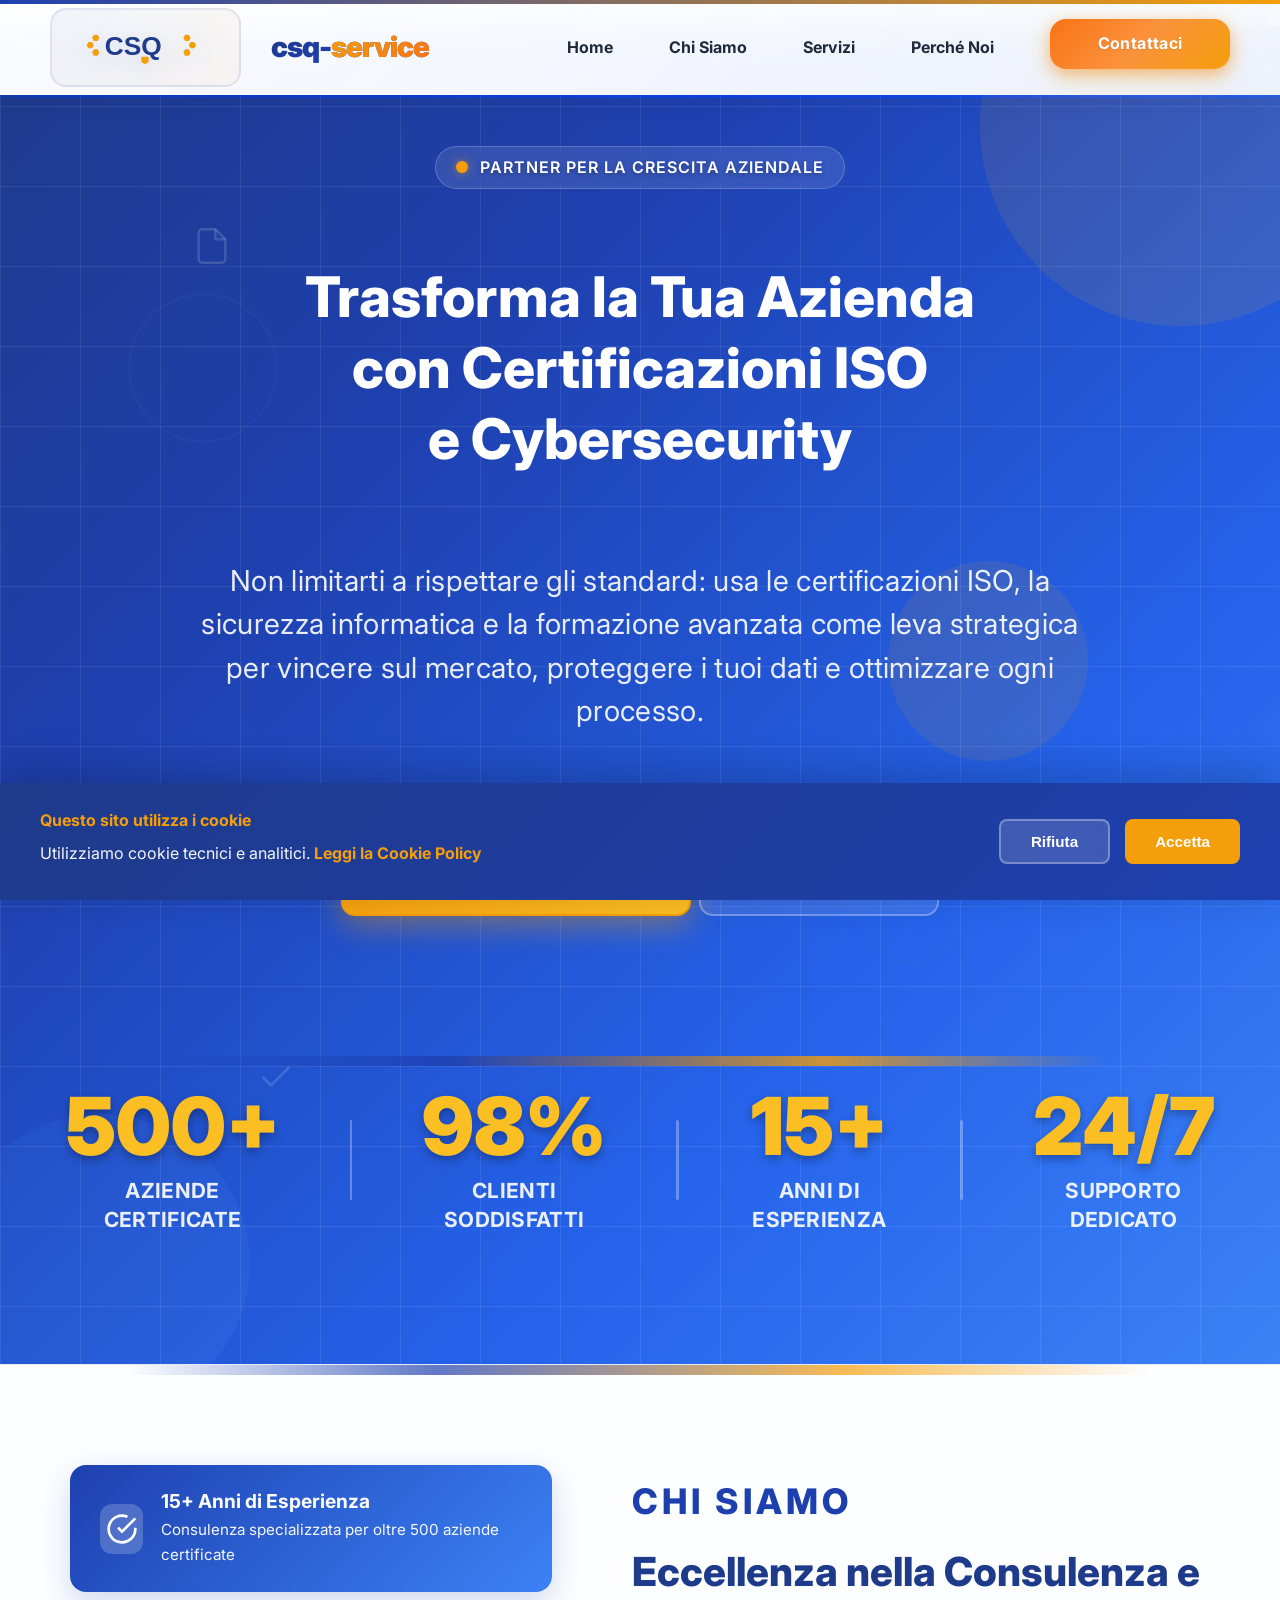
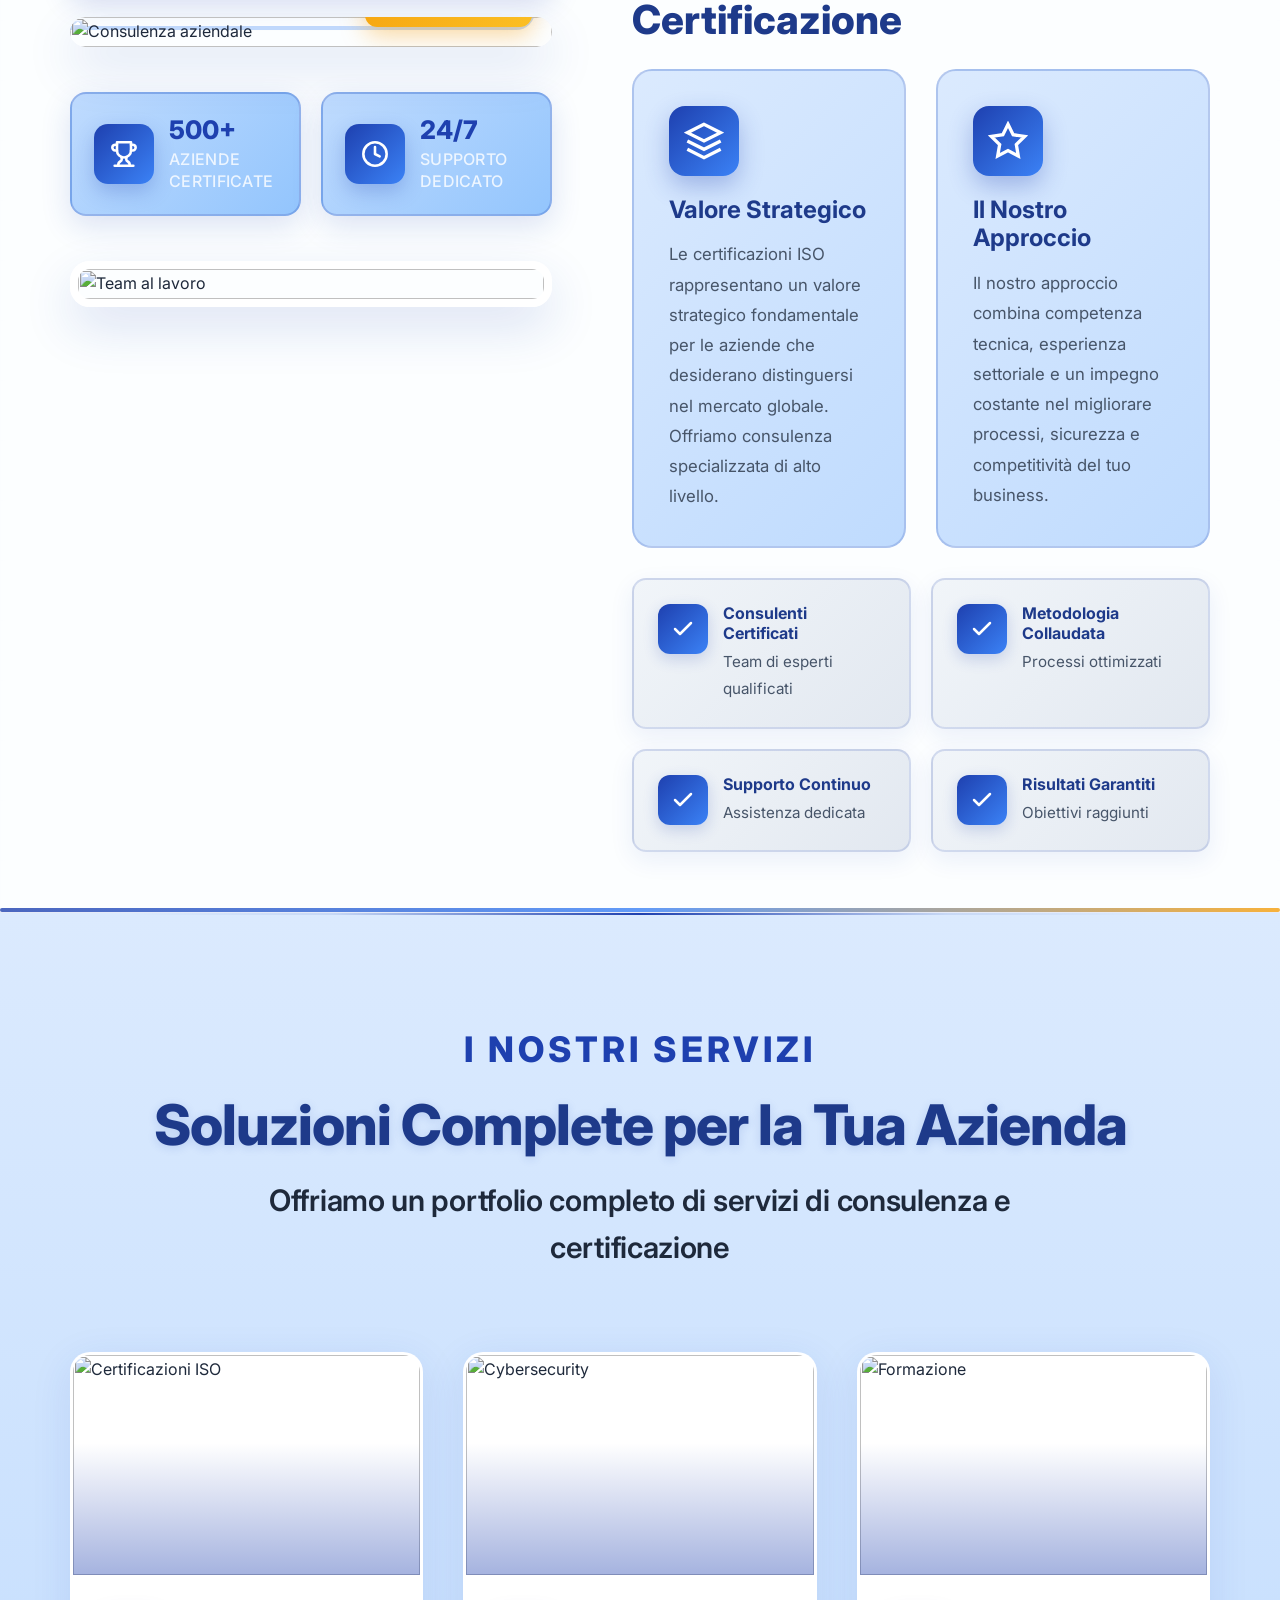
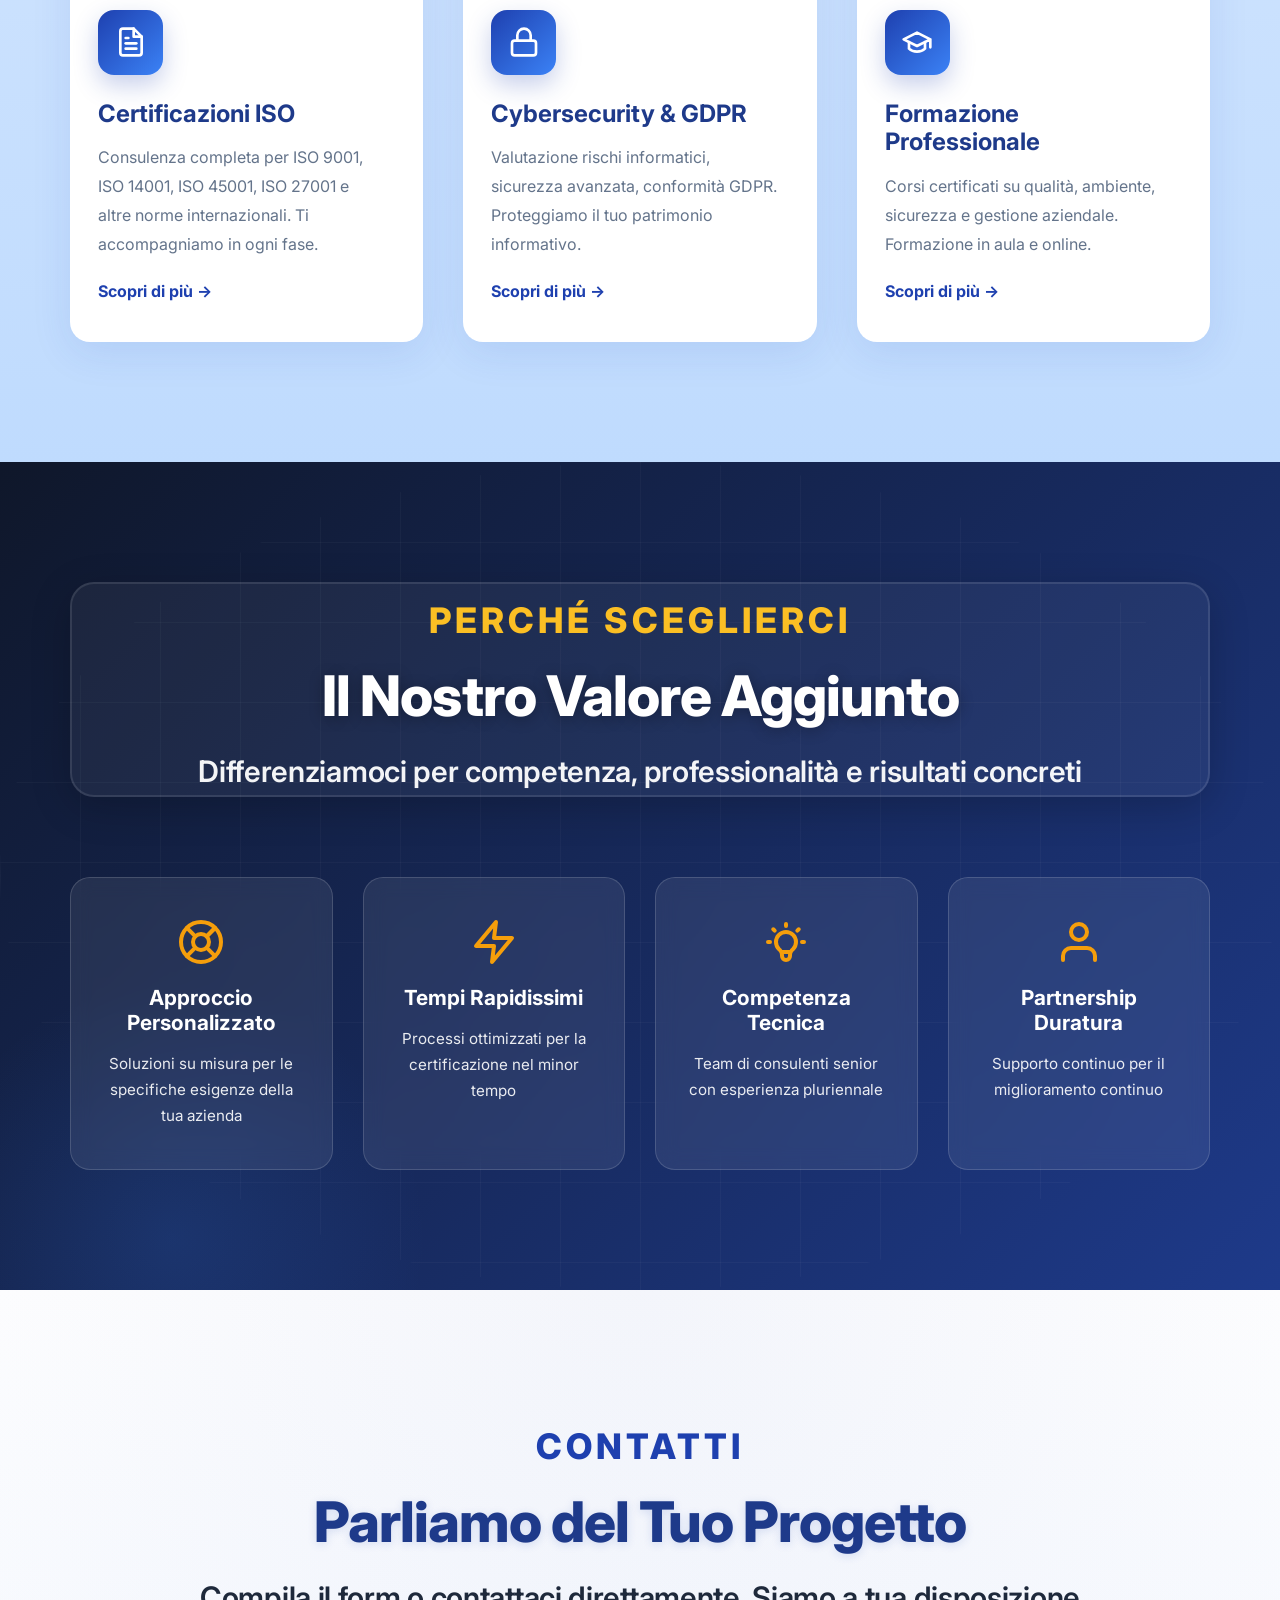
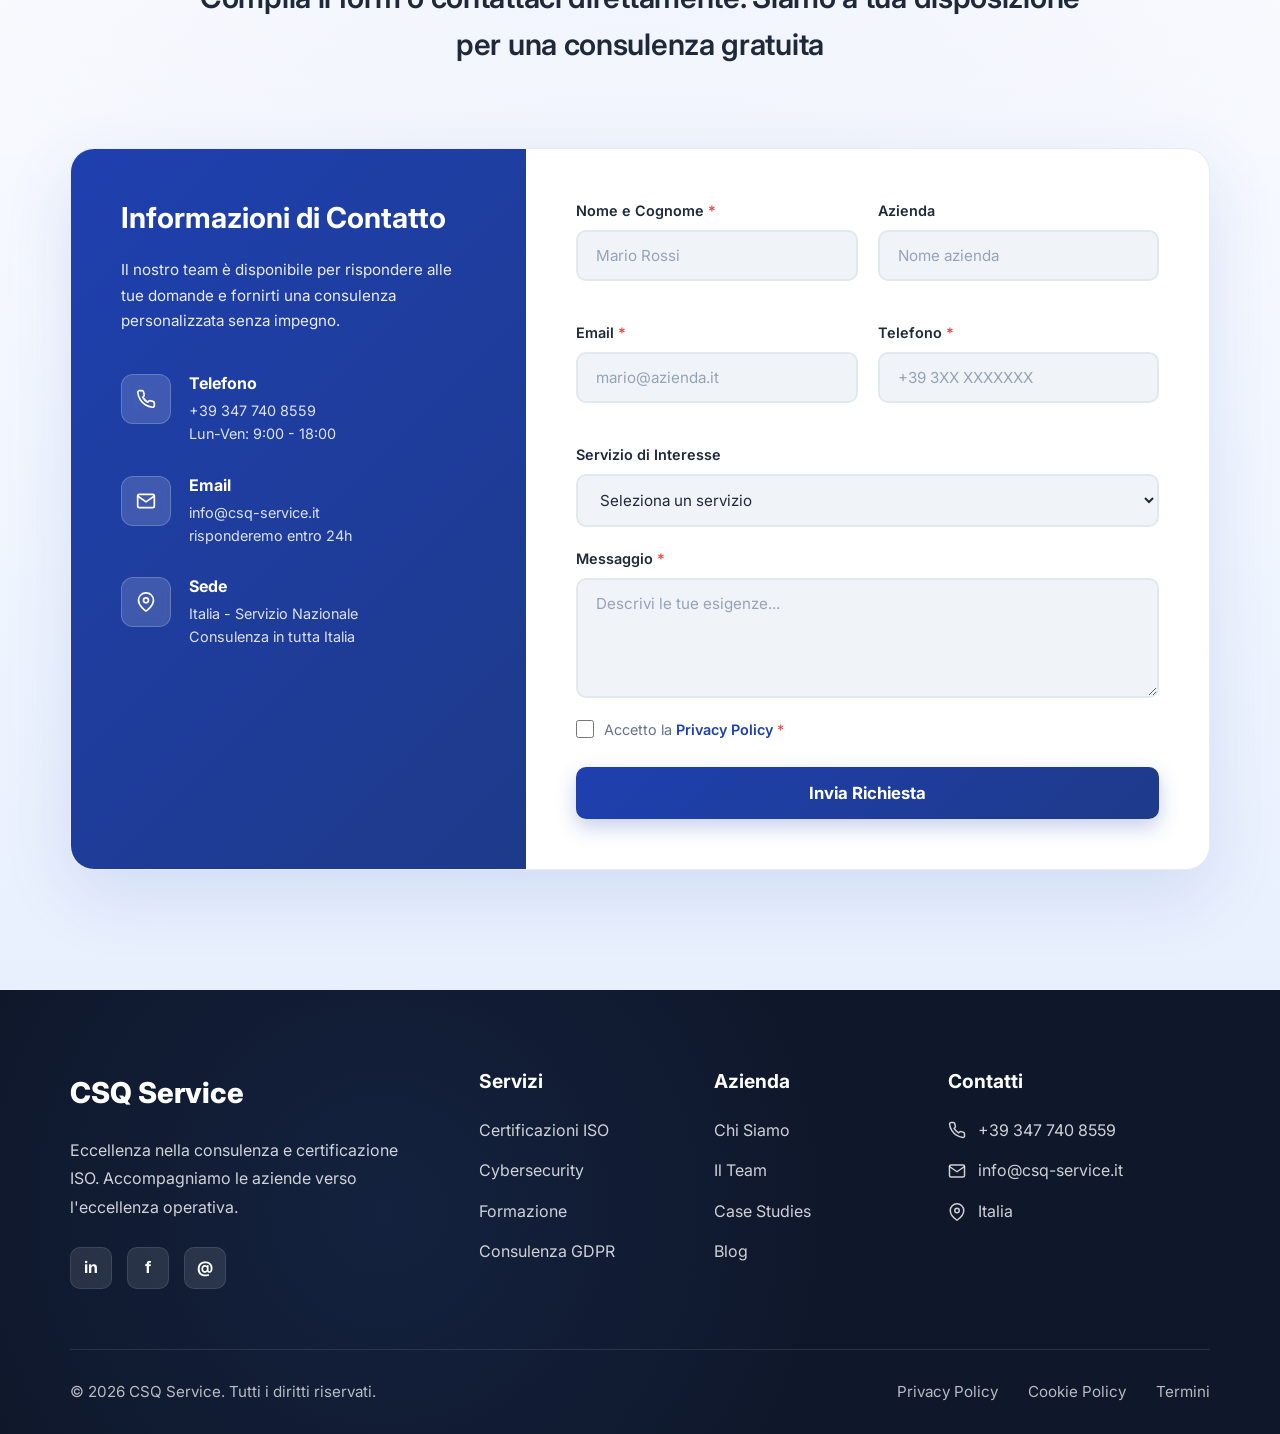
==== commit 728df537: "Update index.html" ====
--- a/index.html
+++ b/index.html
@@ -1,4 +1,4 @@
-<!DOCTYPE html>
+z<!DOCTYPE html>
 <html lang="it">
 <head>
     <meta charset="UTF-8">
@@ -451,7 +451,7 @@
                 </div>
                 
                 <div class="contact-form-container">
-                    <form id="contactForm">
+                    <form id="contactForm" action="mailto:info@csq-service.it" method="post" enctype="text/plain">
                         <div class="form-row">
                             <div class="form-group">
                                 <label for="nome">Nome e Cognome <span class="required">*</span></label>
@@ -589,4 +589,4 @@
 
     <script src="script.js"></script>
 </body>
-</html>+</html>
